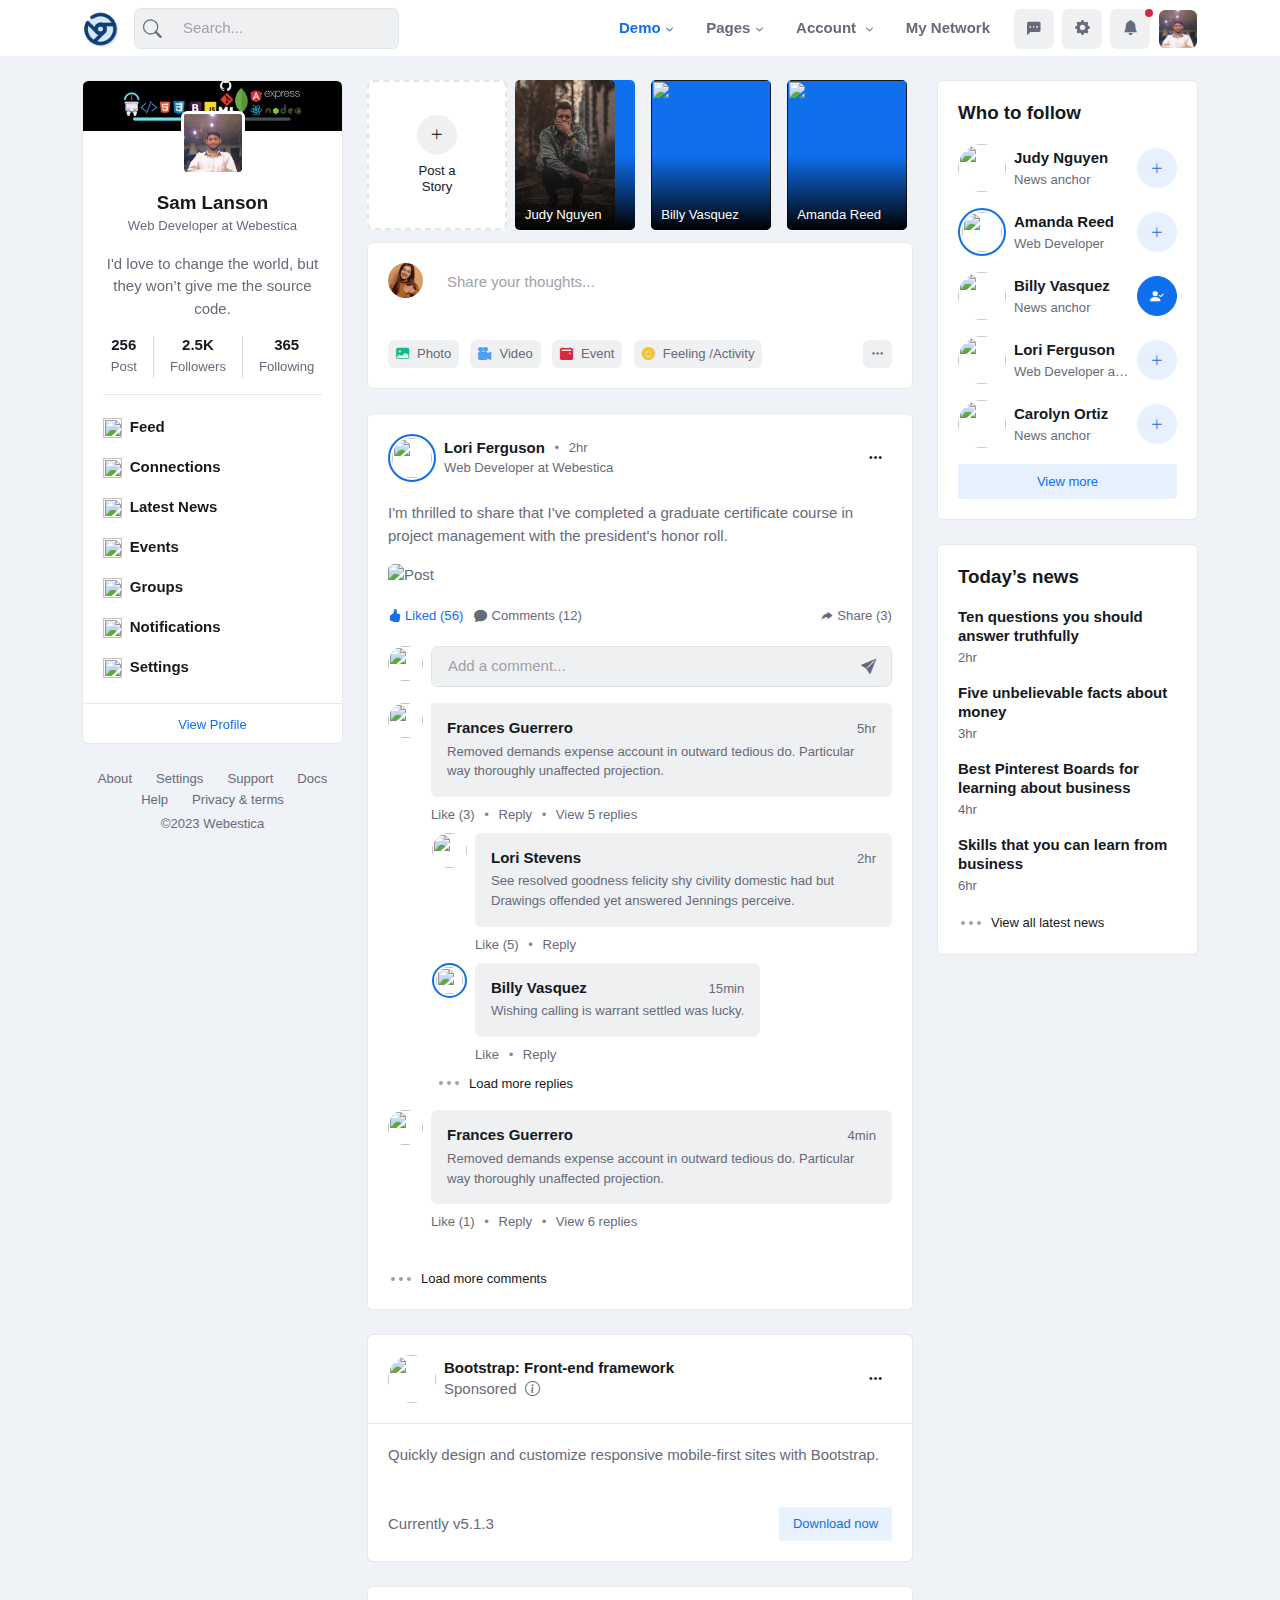
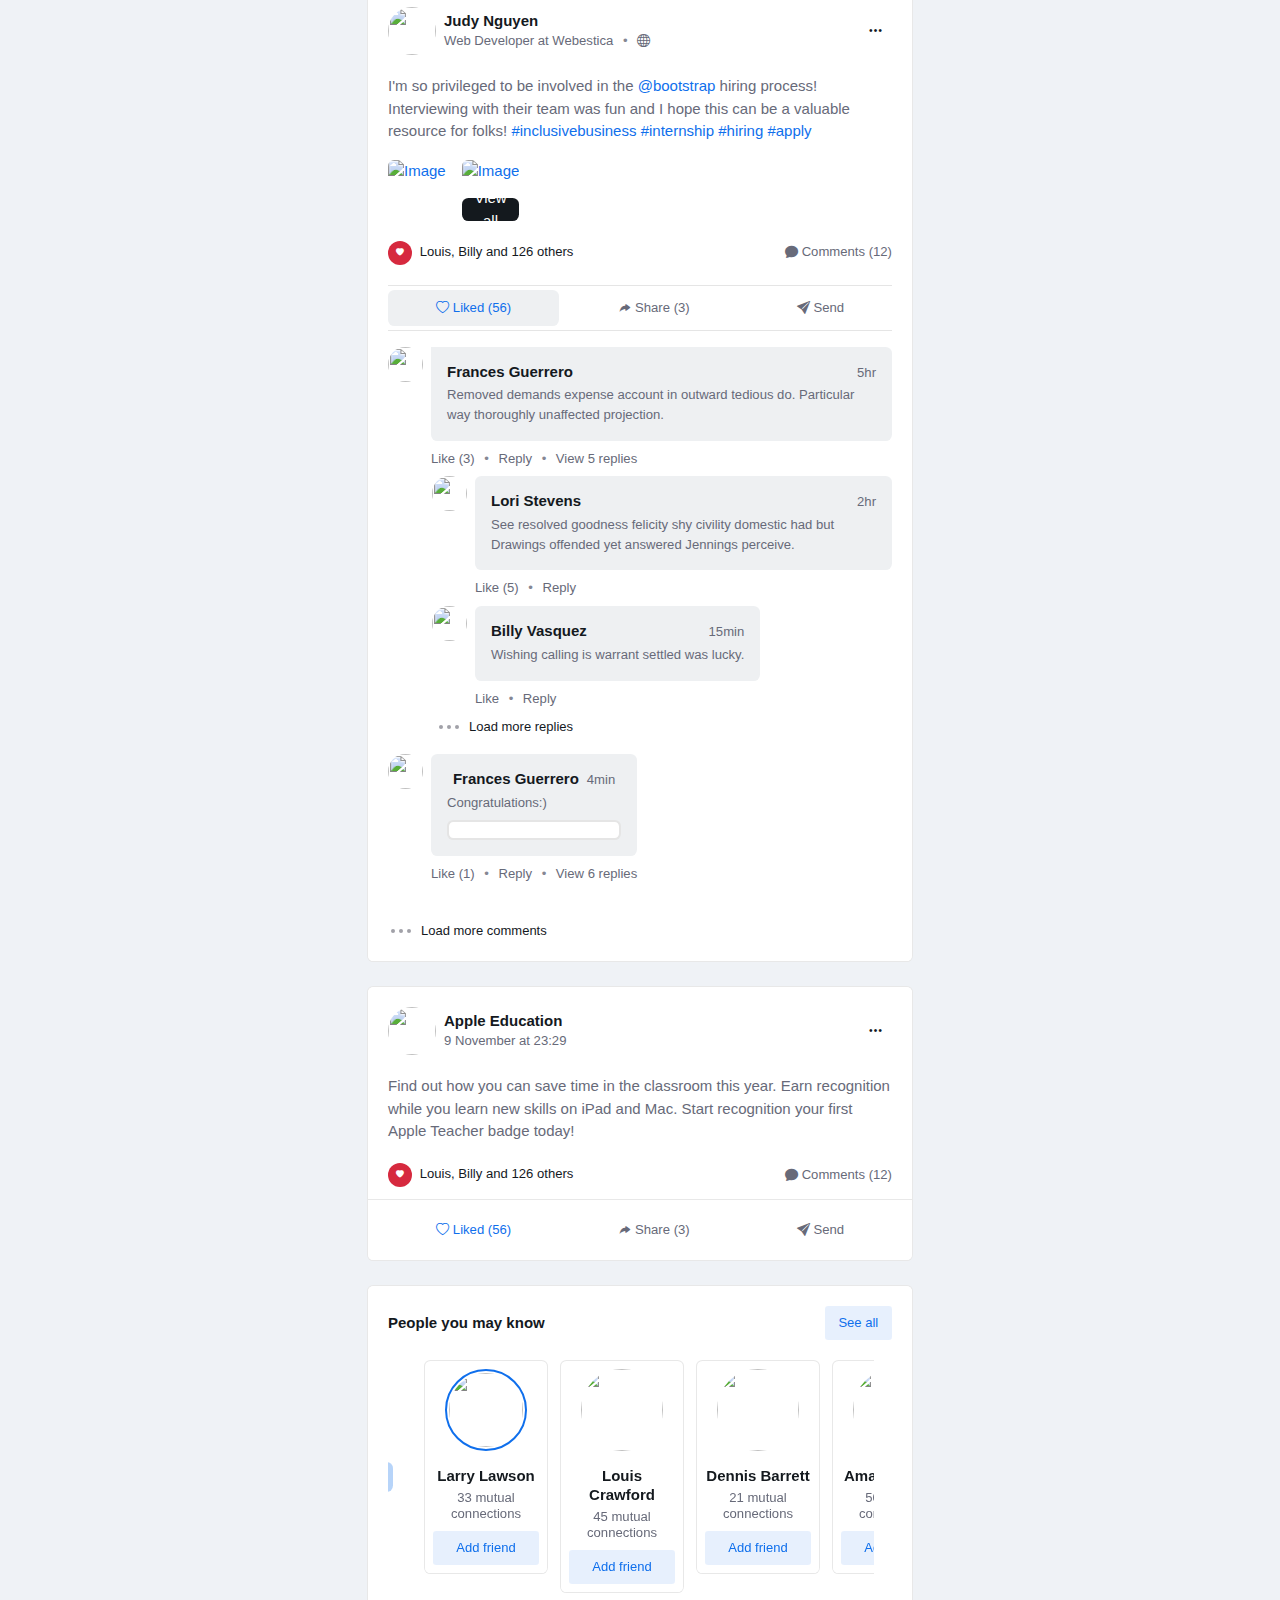
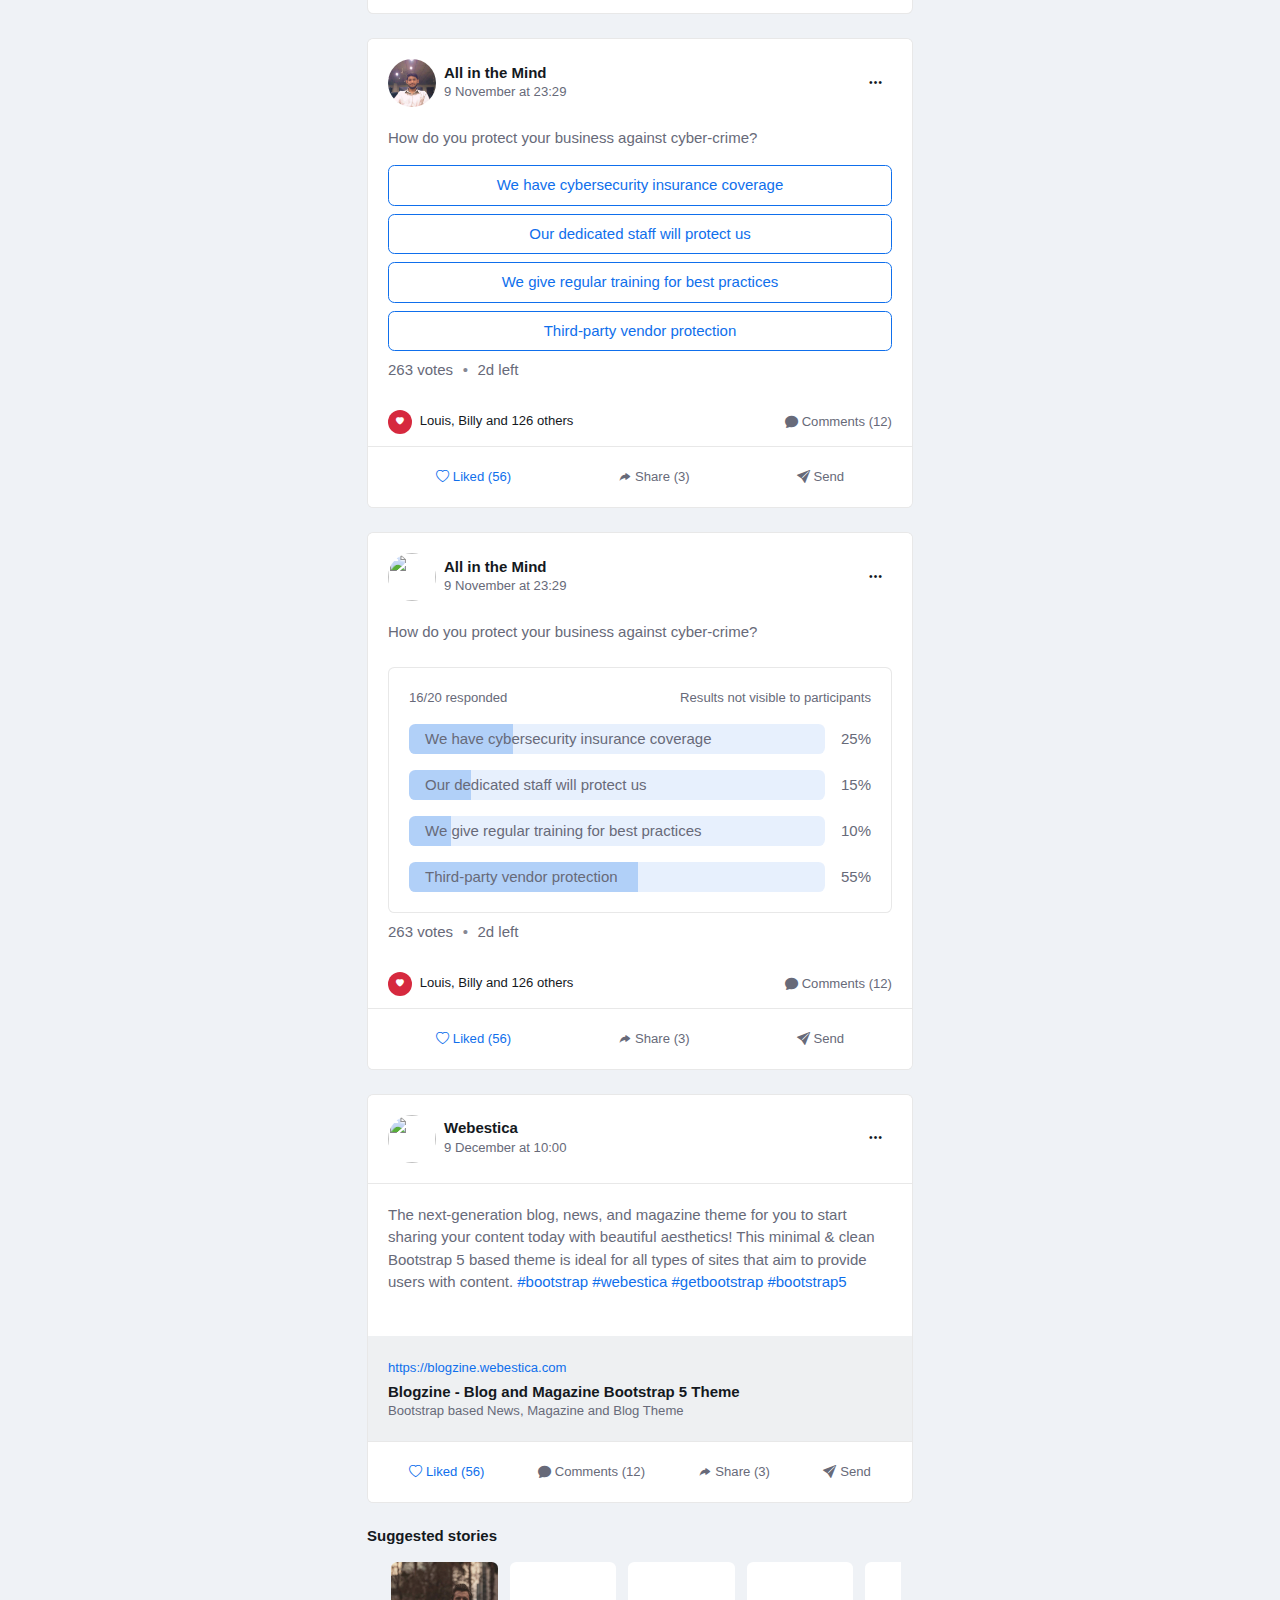
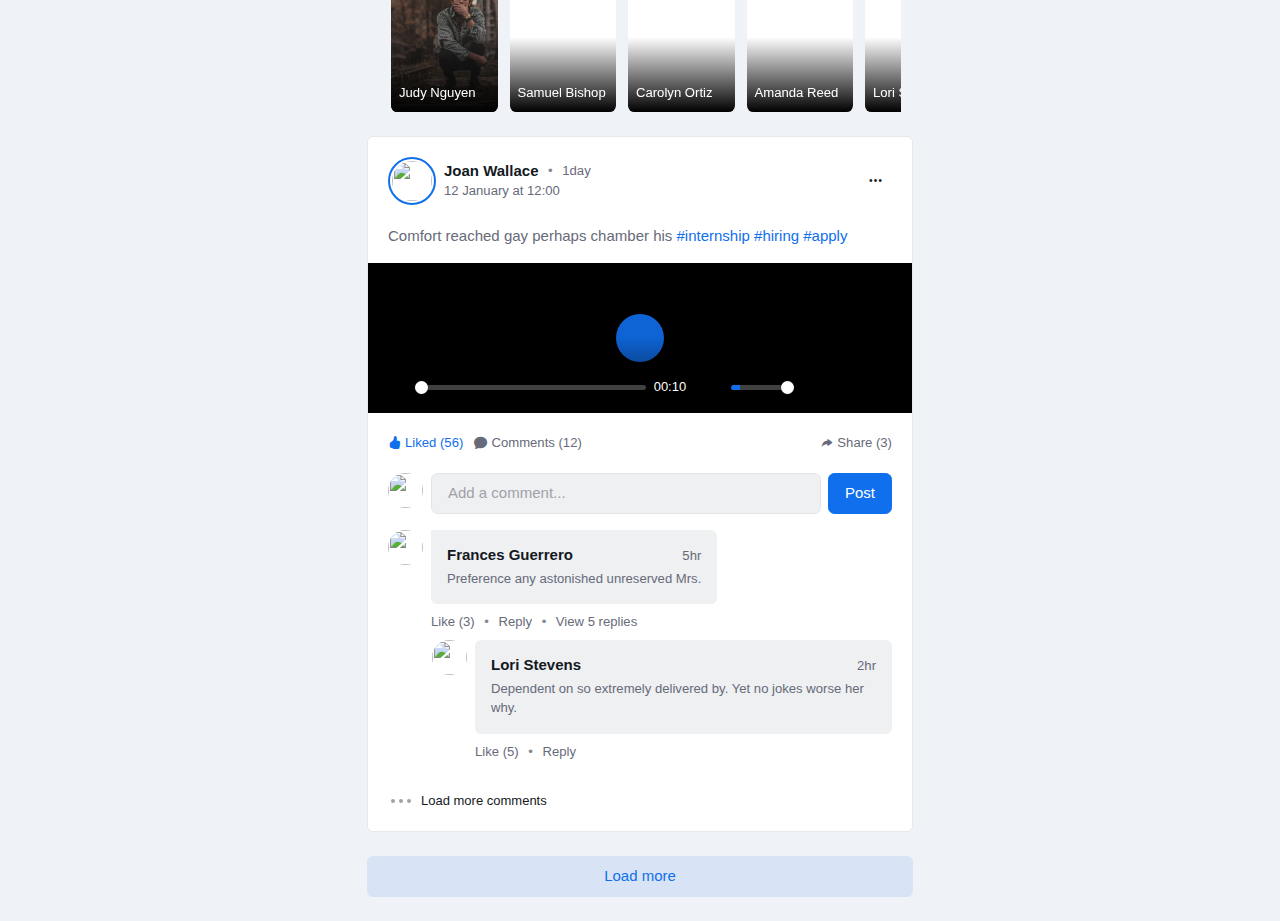
==== New folder/index.html @ c3a3e3cf "initial commit" ====
<!DOCTYPE html>
<html lang="en">
  <head>
    <meta charset="utf-8" />
    <meta name="viewport" content="width=device-width, initial-scale=1" />
    <title>Bootstrap demo</title>
    <script>
      const storedTheme = localStorage.getItem("theme");

      const getPreferredTheme = () => {
        if (storedTheme) {
          return storedTheme;
        }
        return window.matchMedia("(prefers-color-scheme: dark)").matches
          ? "dark"
          : "light";
      };

      const setTheme = function (theme) {
        if (
          theme === "auto" &&
          window.matchMedia("(prefers-color-scheme: dark)").matches
        ) {
          document.documentElement.setAttribute("data-bs-theme", "dark");
        } else {
          document.documentElement.setAttribute("data-bs-theme", theme);
        }
      };

      setTheme(getPreferredTheme());

      window.addEventListener("DOMContentLoaded", () => {
        var el = document.querySelector(".theme-icon-active");
        if (el != "undefined" && el != null) {
          const showActiveTheme = (theme) => {
            const activeThemeIcon = document.querySelector(
              ".theme-icon-active use"
            );
            const btnToActive = document.querySelector(
              `[data-bs-theme-value="${theme}"]`
            );
            const svgOfActiveBtn = btnToActive
              .querySelector(".mode-switch use")
              .getAttribute("href");

            document
              .querySelectorAll("[data-bs-theme-value]")
              .forEach((element) => {
                element.classList.remove("active");
              });

            btnToActive.classList.add("active");
            activeThemeIcon.setAttribute("href", svgOfActiveBtn);
          };

          window
            .matchMedia("(prefers-color-scheme: dark)")
            .addEventListener("change", () => {
              if (storedTheme !== "light" || storedTheme !== "dark") {
                setTheme(getPreferredTheme());
              }
            });

          showActiveTheme(getPreferredTheme());

          document
            .querySelectorAll("[data-bs-theme-value]")
            .forEach((toggle) => {
              toggle.addEventListener("click", () => {
                const theme = toggle.getAttribute("data-bs-theme-value");
                localStorage.setItem("theme", theme);
                setTheme(theme);
                showActiveTheme(theme);
              });
            });
        }
      });
    </script>
    <link
      href="https://cdn.jsdelivr.net/npm/bootstrap@5.3.1/dist/css/bootstrap.min.css"
      rel="stylesheet"
      integrity="sha384-4bw+/aepP/YC94hEpVNVgiZdgIC5+VKNBQNGCHeKRQN+PtmoHDEXuppvnDJzQIu9"
      crossorigin="anonymous"
    />
    <link
      rel="stylesheet"
      href="https://cdn.jsdelivr.net/npm/bootstrap-icons@1.10.5/font/bootstrap-icons.css"
    />
    <link
      rel="stylesheet"
      href="https://cdnjs.cloudflare.com/ajax/libs/font-awesome/6.4.0/css/all.min.css"
    />
    <!-- style.css  -->
    <link rel="stylesheet" type="text/css" href="./min.css" />
    <link rel="stylesheet" type="text/css" href="./icons.css" />
    <link rel="stylesheet" type="text/css" href="./choicesmain.css" />
    <link rel="stylesheet" type="text/css" href="./flatpick.css" />
    <link rel="stylesheet" type="text/css" href="./plyr.css" />
    <link rel="stylesheet" type="text/css" href="./dropzone.css" />
    <link rel="stylesheet" type="text/css" href="./scrollsbars.css" />
    <link rel="stylesheet" type="text/css" href="./sliders.css" />
    <link rel="stylesheet" type="text/css" href="./zuck.css" />
    <link rel="stylesheet" type="text/css" href="./box.css" />

    <link rel="stylesheet" href="./style.css" />
  </head>

  <body>
    <header class="navbar-light fixed-top header-static bg-mode">
      <!-- Logo Nav START -->
      <nav class="navbar navbar-expand-lg">
        <div class="container">
          <!-- Logo START -->
          <a class="navbar-brand" href="index.html">
            <img
              class="light-mode-item navbar-brand-item"
              src="./youtube-logo-png-46019.png"
              alt="logo"
            />
            <img
              class="dark-mode-item navbar-brand-item"
              src="./youtube-logo-png-46019.png"
              alt="logo"
            />
          </a>
          <!-- Logo END -->

          <!-- Responsive navbar toggler -->
          <button
            class="navbar-toggler ms-auto icon-md btn btn-light p-0"
            type="button"
            data-bs-toggle="collapse"
            data-bs-target="#navbarCollapse"
            aria-controls="navbarCollapse"
            aria-expanded="false"
            aria-label="Toggle navigation"
          >
            <span class="navbar-toggler-animation">
              <span></span>
              <span></span>
              <span></span>
            </span>
          </button>

          <!-- Main navbar START -->
          <div class="collapse navbar-collapse" id="navbarCollapse">
            <!-- Nav Search START -->
            <div
              class="nav mt-3 mt-lg-0 flex-nowrap align-items-center px-4 px-lg-0"
            >
              <div class="nav-item w-100">
                <form class="rounded position-relative">
                  <input
                    class="form-control ps-5 bg-light"
                    type="search"
                    placeholder="Search..."
                    aria-label="Search"
                  />
                  <button
                    class="btn bg-transparent px-2 py-0 position-absolute top-50 start-0 translate-middle-y"
                    type="submit"
                  >
                    <i class="bi bi-search fs-5"> </i>
                  </button>
                </form>
              </div>
            </div>
            <!-- Nav Search END -->

            <ul class="navbar-nav navbar-nav-scroll ms-auto">
              <!-- Nav item 1 Demos -->
              <li class="nav-item dropdown">
                <a
                  class="nav-link active dropdown-toggle"
                  href="#"
                  id="homeMenu"
                  data-bs-toggle="dropdown"
                  aria-haspopup="true"
                  aria-expanded="false"
                  >Demo</a
                >
                <ul class="dropdown-menu" aria-labelledby="homeMenu">
                  <li>
                    <a class="dropdown-item active" href="index.html"
                      >Home default</a
                    >
                  </li>
                  <li>
                    <a class="dropdown-item" href="index-classic.html"
                      >Home classic</a
                    >
                  </li>
                  <li>
                    <a class="dropdown-item" href="index-post.html"
                      >Home post</a
                    >
                  </li>
                  <li>
                    <a class="dropdown-item" href="index-video.html"
                      >Home video</a
                    >
                  </li>
                  <li>
                    <a class="dropdown-item" href="index-event.html"
                      >Home event</a
                    >
                  </li>
                  <li>
                    <a class="dropdown-item" href="landing.html"
                      >Landing page</a
                    >
                  </li>
                  <li>
                    <a class="dropdown-item" href="app-download.html"
                      >App download</a
                    >
                  </li>
                  <li class="dropdown-divider"></li>
                  <li>
                    <a
                      class="dropdown-item"
                      href="https://themes.getbootstrap.com/store/webestica/"
                      target="_blank"
                    >
                      <i
                        class="text-success fa-fw bi bi-cloud-download-fill me-2"
                      ></i
                      >Buy Social!
                    </a>
                  </li>
                </ul>
              </li>
              <!-- Nav item 2 Pages -->
              <li class="nav-item dropdown">
                <a
                  class="nav-link dropdown-toggle"
                  href="#"
                  id="pagesMenu"
                  data-bs-toggle="dropdown"
                  aria-haspopup="true"
                  aria-expanded="false"
                  >Pages</a
                >
                <ul class="dropdown-menu" aria-labelledby="pagesMenu">
                  <li>
                    <a class="dropdown-item" href="albums.html">Albums</a>
                  </li>
                  <li>
                    <a class="dropdown-item" href="celebration.html"
                      >Celebration</a
                    >
                  </li>
                  <li>
                    <a class="dropdown-item" href="messaging.html">Messaging</a>
                  </li>
                  <!-- Dropdown submenu -->
                  <li class="dropdown-submenu dropend">
                    <a class="dropdown-item dropdown-toggle" href="#!"
                      >Profile</a
                    >
                    <ul class="dropdown-menu" data-bs-popper="none">
                      <li>
                        <a class="dropdown-item" href="my-profile.html">Feed</a>
                      </li>
                      <li>
                        <a class="dropdown-item" href="my-profile-about.html"
                          >About</a
                        >
                      </li>
                      <li>
                        <a
                          class="dropdown-item"
                          href="my-profile-connections.html"
                          >Connections</a
                        >
                      </li>
                      <li>
                        <a class="dropdown-item" href="my-profile-media.html"
                          >Media</a
                        >
                      </li>
                      <li>
                        <a class="dropdown-item" href="my-profile-videos.html"
                          >Videos</a
                        >
                      </li>
                      <li>
                        <a class="dropdown-item" href="my-profile-events.html"
                          >Events</a
                        >
                      </li>
                      <li>
                        <a class="dropdown-item" href="my-profile-activity.html"
                          >Activity</a
                        >
                      </li>
                    </ul>
                  </li>
                  <li>
                    <a class="dropdown-item" href="events.html">Events</a>
                  </li>
                  <li>
                    <a class="dropdown-item" href="events-2.html">Events 2</a>
                  </li>
                  <li>
                    <a class="dropdown-item" href="event-details.html"
                      >Event details</a
                    >
                  </li>
                  <li>
                    <a class="dropdown-item" href="event-details-2.html"
                      >Event details 2</a
                    >
                  </li>
                  <li>
                    <a class="dropdown-item" href="groups.html">Groups</a>
                  </li>
                  <li>
                    <a class="dropdown-item" href="group-details.html"
                      >Group details</a
                    >
                  </li>
                  <li>
                    <a class="dropdown-item" href="post-videos.html"
                      >Post videos</a
                    >
                  </li>
                  <li>
                    <a class="dropdown-item" href="post-video-details.html"
                      >Post video details</a
                    >
                  </li>
                  <li>
                    <a class="dropdown-item" href="post-details.html"
                      >Post details</a
                    >
                  </li>
                  <li>
                    <a class="dropdown-item" href="video-details.html"
                      >Video details</a
                    >
                  </li>
                  <li><a class="dropdown-item" href="blog.html">Blog</a></li>
                  <li>
                    <a class="dropdown-item" href="blog-details.html"
                      >Blog details</a
                    >
                  </li>

                  <!-- Dropdown submenu levels -->
                  <li class="dropdown-divider"></li>
                  <li class="dropdown-submenu dropend">
                    <a class="dropdown-item dropdown-toggle" href="#"
                      >Dropdown levels</a
                    >
                    <ul
                      class="dropdown-menu dropdown-menu-end"
                      data-bs-popper="none"
                    >
                      <li>
                        <a class="dropdown-item" href="#">Dropdown item</a>
                      </li>
                      <li>
                        <a class="dropdown-item" href="#">Dropdown item</a>
                      </li>
                      <!-- dropdown submenu open left -->
                      <li class="dropdown-submenu dropstart">
                        <a class="dropdown-item dropdown-toggle" href="#"
                          >Dropdown (start)</a
                        >
                        <ul
                          class="dropdown-menu dropdown-menu-end"
                          data-bs-popper="none"
                        >
                          <li>
                            <a class="dropdown-item" href="#">Dropdown item</a>
                          </li>
                          <li>
                            <a class="dropdown-item" href="#">Dropdown item</a>
                          </li>
                        </ul>
                      </li>
                      <li>
                        <a class="dropdown-item" href="#">Dropdown item</a>
                      </li>
                    </ul>
                  </li>
                </ul>
              </li>

              <!-- Nav item 3 Post -->
              <li class="nav-item dropdown">
                <a
                  class="nav-link dropdown-toggle"
                  href="#"
                  id="postMenu"
                  data-bs-toggle="dropdown"
                  aria-haspopup="true"
                  aria-expanded="false"
                  >Account
                </a>
                <ul class="dropdown-menu" aria-labelledby="postMenu">
                  <li>
                    <a class="dropdown-item" href="create-page.html"
                      >Create a page</a
                    >
                  </li>
                  <li>
                    <a class="dropdown-item" href="settings.html">Settings</a>
                  </li>
                  <li>
                    <a class="dropdown-item" href="notifications.html"
                      >Notifications</a
                    >
                  </li>
                  <li>
                    <a class="dropdown-item" href="help.html">Help center</a>
                  </li>
                  <li>
                    <a class="dropdown-item" href="help-details.html"
                      >Help details</a
                    >
                  </li>
                  <!-- dropdown submenu open left -->
                  <li class="dropdown-submenu dropstart">
                    <a class="dropdown-item dropdown-toggle" href="#"
                      >Authentication</a
                    >
                    <ul
                      class="dropdown-menu dropdown-menu-end"
                      data-bs-popper="none"
                    >
                      <li>
                        <a class="dropdown-item" href="sign-in.html">Sign in</a>
                      </li>
                      <li>
                        <a class="dropdown-item" href="sign-up.html">Sing up</a>
                      </li>
                      <li>
                        <a class="dropdown-item" href="forgot-password.html"
                          >Forgot password</a
                        >
                      </li>
                      <li class="dropdown-divider"></li>
                      <li>
                        <a class="dropdown-item" href="sign-in-advance.html"
                          >Sign in advance</a
                        >
                      </li>
                      <li>
                        <a class="dropdown-item" href="sign-up-advance.html"
                          >Sing up advance</a
                        >
                      </li>
                      <li>
                        <a
                          class="dropdown-item"
                          href="forgot-password-advance.html"
                          >Forgot password advance</a
                        >
                      </li>
                    </ul>
                  </li>
                  <li>
                    <a class="dropdown-item" href="error-404.html">Error 404</a>
                  </li>
                  <li>
                    <a class="dropdown-item" href="offline.html">Offline</a>
                  </li>
                  <li>
                    <a class="dropdown-item" href="privacy-and-terms.html"
                      >Privacy &amp; terms</a
                    >
                  </li>
                </ul>
              </li>

              <!-- Nav item 4 Mega menu -->
              <li class="nav-item">
                <a class="nav-link" href="my-profile-connections.html"
                  >My network</a
                >
              </li>
            </ul>
          </div>
          <!-- Main navbar END -->

          <!-- Nav right START -->
          <ul class="nav flex-nowrap align-items-center ms-sm-3 list-unstyled">
            <li class="nav-item ms-2">
              <a
                class="nav-link icon-md btn btn-light p-0"
                href="messaging.html"
              >
                <i class="bi bi-chat-left-dots-fill"></i>
              </a>
            </li>
            <li class="nav-item ms-2">
              <a
                class="nav-link icon-md btn btn-light p-0"
                href="settings.html"
              >
                <i class="bi bi-gear-fill fs-6"> </i>
              </a>
            </li>
            <li class="nav-item dropdown ms-2">
              <a
                class="nav-link icon-md btn btn-light p-0"
                href="#"
                id="notifDropdown"
                role="button"
                data-bs-toggle="dropdown"
                aria-expanded="false"
                data-bs-auto-close="outside"
              >
                <span class="badge-notif animation-blink"></span>
                <i class="bi bi-bell-fill fs-6"> </i>
              </a>
              <div
                class="dropdown-menu dropdown-animation dropdown-menu-end dropdown-menu-size-md p-0 shadow-lg border-0"
                aria-labelledby="notifDropdown"
              >
                <div class="card">
                  <div
                    class="card-header d-flex justify-content-between align-items-center"
                  >
                    <h6 class="m-0">
                      Notifications
                      <span
                        class="badge bg-danger bg-opacity-10 text-danger ms-2"
                        >4 new</span
                      >
                    </h6>
                    <a class="small" href="#">Clear all</a>
                  </div>
                  <div class="card-body p-0">
                    <ul class="list-group list-group-flush list-unstyled p-2">
                      <!-- Notif item -->
                      <li>
                        <div
                          class="list-group-item list-group-item-action rounded badge-unread d-flex border-0 mb-1 p-3"
                        >
                          <div
                            class="avatar text-center d-none d-sm-inline-block"
                          >
                            <img
                              class="avatar-img rounded-circle"
                              src="./WhatsApp Image 2023-07-18 at 23.34.57.jpg"
                              alt=""
                              style="width: 100px"
                            />
                          </div>
                          <div class="ms-sm-3">
                            <div class="d-flex">
                              <p class="small mb-2">
                                <b>Judy Nguyen</b> sent you a friend request.
                              </p>
                              <p class="small ms-3 text-nowrap">Just now</p>
                            </div>
                            <div class="d-flex">
                              <button class="btn btn-sm py-1 btn-primary me-2">
                                Accept
                              </button>
                              <button class="btn btn-sm py-1 btn-danger-soft">
                                Delete
                              </button>
                            </div>
                          </div>
                        </div>
                      </li>
                      <!-- Notif item -->
                      <li>
                        <div
                          class="list-group-item list-group-item-action rounded badge-unread d-flex border-0 mb-1 p-3 position-relative"
                        >
                          <div
                            class="avatar text-center d-none d-sm-inline-block"
                          >
                            <img
                              class="avatar-img rounded-circle"
                              src="./WhatsApp Image 2023-07-18 at 23.34.57.jpg"
                              alt=""
                            />
                          </div>
                          <div class="ms-sm-3 d-flex">
                            <div>
                              <p class="small mb-2">
                                Wish <b>Amanda Reed</b> a happy birthday (Nov
                                12)
                              </p>
                              <button
                                class="btn btn-sm btn-outline-light py-1 me-2"
                              >
                                Say happy birthday 🎂
                              </button>
                            </div>
                            <p class="small ms-3">2min</p>
                          </div>
                        </div>
                      </li>
                      <!-- Notif item -->
                      <li>
                        <a
                          href="#"
                          class="list-group-item list-group-item-action rounded d-flex border-0 mb-1 p-3"
                        >
                          <div
                            class="avatar text-center d-none d-sm-inline-block"
                          >
                            <div class="avatar-img rounded-circle bg-success">
                              <span
                                class="text-white position-absolute top-50 start-50 translate-middle fw-bold"
                                >WB</span
                              >
                            </div>
                          </div>
                          <div class="ms-sm-3">
                            <div class="d-flex">
                              <p class="small mb-2">
                                Webestica has 15 like and 1 new activity
                              </p>
                              <p class="small ms-3">1hr</p>
                            </div>
                          </div>
                        </a>
                      </li>
                      <!-- Notif item -->
                      <li>
                        <a
                          href="#"
                          class="list-group-item list-group-item-action rounded d-flex border-0 p-3 mb-1"
                        >
                          <div
                            class="avatar text-center d-none d-sm-inline-block"
                          >
                            <img
                              class="avatar-img rounded-circle"
                              src="assets/images/logo/12.svg"
                              alt=""
                            />
                          </div>
                          <div class="ms-sm-3 d-flex">
                            <p class="small mb-2">
                              <b>Bootstrap in the news:</b> The search giant’s
                              parent company, Alphabet, just joined an exclusive
                              club of tech stocks.
                            </p>
                            <p class="small ms-3">4hr</p>
                          </div>
                        </a>
                      </li>
                    </ul>
                  </div>
                  <div class="card-footer text-center">
                    <a href="#" class="btn btn-sm btn-primary-soft"
                      >See all incoming activity</a
                    >
                  </div>
                </div>
              </div>
            </li>
            <!-- Notification dropdown END -->

            <li class="nav-item ms-2 dropdown">
              <a
                class="nav-link btn icon-md p-0"
                href="#"
                id="profileDropdown"
                role="button"
                data-bs-auto-close="outside"
                data-bs-display="static"
                data-bs-toggle="dropdown"
                aria-expanded="false"
              >
                <img
                  class="avatar-img rounded-2"
                  src="./WhatsApp Image 2023-07-18 at 23.34.57.jpg"
                  alt=""
                />
              </a>
              <ul
                class="dropdown-menu dropdown-animation dropdown-menu-end pt-3 small me-md-n3"
                aria-labelledby="profileDropdown"
              >
                <!-- Profile info -->
                <li class="px-3">
                  <div class="d-flex align-items-center position-relative">
                    <!-- Avatar -->
                    <div class="avatar me-3">
                      <img
                        class="avatar-img rounded-circle"
                        src="./WhatsApp Image 2023-07-18 at 23.34.57.jpg"
                        alt="avatar"
                      />
                    </div>
                    <div>
                      <a class="h6 stretched-link" href="#">Lori Ferguson</a>
                      <p class="small m-0">Web Developer</p>
                    </div>
                  </div>
                  <a
                    class="dropdown-item btn btn-primary-soft btn-sm my-2 text-center"
                    href="my-profile.html"
                    >View profile</a
                  >
                </li>
                <!-- Links -->
                <li>
                  <a class="dropdown-item" href="settings.html"
                    ><i class="bi bi-gear fa-fw me-2"></i>Settings &amp;
                    Privacy</a
                  >
                </li>
                <li>
                  <a
                    class="dropdown-item"
                    href="https://support.webestica.com/"
                    target="_blank"
                  >
                    <i class="fa-fw bi bi-life-preserver me-2"></i>Support
                  </a>
                </li>
                <li>
                  <a
                    class="dropdown-item"
                    href="docs/index.html"
                    target="_blank"
                  >
                    <i class="fa-fw bi bi-card-text me-2"></i>Documentation
                  </a>
                </li>
                <li class="dropdown-divider"></li>
                <li>
                  <a
                    class="dropdown-item bg-danger-soft-hover"
                    href="sign-in-advance.html"
                    ><i class="bi bi-power fa-fw me-2"></i>Sign Out</a
                  >
                </li>
                <li><hr class="dropdown-divider" /></li>
                <!-- Dark mode options START -->
                <li>
                  <div
                    class="modeswitch-item theme-icon-active d-flex justify-content-center gap-3 align-items-center p-2 pb-0"
                  >
                    <span>Mode:</span>
                    <button
                      type="button"
                      class="btn btn-modeswitch nav-link text-primary-hover mb-0"
                      data-bs-theme-value="light"
                      data-bs-toggle="tooltip"
                      data-bs-placement="top"
                      data-bs-title="Light"
                    >
                      <svg
                        xmlns="http://www.w3.org/2000/svg"
                        width="16"
                        height="16"
                        fill="currentColor"
                        class="bi bi-sun fa-fw mode-switch"
                        viewBox="0 0 16 16"
                      >
                        <path
                          d="M8 11a3 3 0 1 1 0-6 3 3 0 0 1 0 6zm0 1a4 4 0 1 0 0-8 4 4 0 0 0 0 8zM8 0a.5.5 0 0 1 .5.5v2a.5.5 0 0 1-1 0v-2A.5.5 0 0 1 8 0zm0 13a.5.5 0 0 1 .5.5v2a.5.5 0 0 1-1 0v-2A.5.5 0 0 1 8 13zm8-5a.5.5 0 0 1-.5.5h-2a.5.5 0 0 1 0-1h2a.5.5 0 0 1 .5.5zM3 8a.5.5 0 0 1-.5.5h-2a.5.5 0 0 1 0-1h2A.5.5 0 0 1 3 8zm10.657-5.657a.5.5 0 0 1 0 .707l-1.414 1.415a.5.5 0 1 1-.707-.708l1.414-1.414a.5.5 0 0 1 .707 0zm-9.193 9.193a.5.5 0 0 1 0 .707L3.05 13.657a.5.5 0 0 1-.707-.707l1.414-1.414a.5.5 0 0 1 .707 0zm9.193 2.121a.5.5 0 0 1-.707 0l-1.414-1.414a.5.5 0 0 1 .707-.707l1.414 1.414a.5.5 0 0 1 0 .707zM4.464 4.465a.5.5 0 0 1-.707 0L2.343 3.05a.5.5 0 1 1 .707-.707l1.414 1.414a.5.5 0 0 1 0 .708z"
                        ></path>
                        <use href="#"></use>
                      </svg>
                    </button>
                    <button
                      type="button"
                      class="btn btn-modeswitch nav-link text-primary-hover mb-0"
                      data-bs-theme-value="dark"
                      data-bs-toggle="tooltip"
                      data-bs-placement="top"
                      data-bs-title="Dark"
                    >
                      <svg
                        xmlns="http://www.w3.org/2000/svg"
                        width="16"
                        height="16"
                        fill="currentColor"
                        class="bi bi-moon-stars fa-fw mode-switch"
                        viewBox="0 0 16 16"
                      >
                        <path
                          d="M6 .278a.768.768 0 0 1 .08.858 7.208 7.208 0 0 0-.878 3.46c0 4.021 3.278 7.277 7.318 7.277.527 0 1.04-.055 1.533-.16a.787.787 0 0 1 .81.316.733.733 0 0 1-.031.893A8.349 8.349 0 0 1 8.344 16C3.734 16 0 12.286 0 7.71 0 4.266 2.114 1.312 5.124.06A.752.752 0 0 1 6 .278zM4.858 1.311A7.269 7.269 0 0 0 1.025 7.71c0 4.02 3.279 7.276 7.319 7.276a7.316 7.316 0 0 0 5.205-2.162c-.337.042-.68.063-1.029.063-4.61 0-8.343-3.714-8.343-8.29 0-1.167.242-2.278.681-3.286z"
                        ></path>
                        <path
                          d="M10.794 3.148a.217.217 0 0 1 .412 0l.387 1.162c.173.518.579.924 1.097 1.097l1.162.387a.217.217 0 0 1 0 .412l-1.162.387a1.734 1.734 0 0 0-1.097 1.097l-.387 1.162a.217.217 0 0 1-.412 0l-.387-1.162A1.734 1.734 0 0 0 9.31 6.593l-1.162-.387a.217.217 0 0 1 0-.412l1.162-.387a1.734 1.734 0 0 0 1.097-1.097l.387-1.162zM13.863.099a.145.145 0 0 1 .274 0l.258.774c.115.346.386.617.732.732l.774.258a.145.145 0 0 1 0 .274l-.774.258a1.156 1.156 0 0 0-.732.732l-.258.774a.145.145 0 0 1-.274 0l-.258-.774a1.156 1.156 0 0 0-.732-.732l-.774-.258a.145.145 0 0 1 0-.274l.774-.258c.346-.115.617-.386.732-.732L13.863.1z"
                        ></path>
                        <use href="#"></use>
                      </svg>
                    </button>
                    <button
                      type="button"
                      class="btn btn-modeswitch nav-link text-primary-hover mb-0 active"
                      data-bs-theme-value="auto"
                      data-bs-toggle="tooltip"
                      data-bs-placement="top"
                      data-bs-title="Auto"
                    >
                      <svg
                        xmlns="http://www.w3.org/2000/svg"
                        width="16"
                        height="16"
                        fill="currentColor"
                        class="bi bi-circle-half fa-fw mode-switch"
                        viewBox="0 0 16 16"
                      >
                        <path
                          d="M8 15A7 7 0 1 0 8 1v14zm0 1A8 8 0 1 1 8 0a8 8 0 0 1 0 16z"
                        ></path>
                        <use href="#"></use>
                      </svg>
                    </button>
                  </div>
                </li>
                <!-- Dark mode options END-->
              </ul>
            </li>
            <!-- Profile START -->
          </ul>
          <!-- Nav right END -->
        </div>
      </nav>
      <!-- Logo Nav END -->
    </header>

    <main>
      <!-- Container START -->
      <div class="container">
        <div class="row g-4">
          <!-- Sidenav START -->
          <div class="col-lg-3">
            <!-- Advanced filter responsive toggler START -->
            <div class="d-flex align-items-center d-lg-none">
              <button
                class="border-0 bg-transparent"
                type="button"
                data-bs-toggle="offcanvas"
                data-bs-target="#offcanvasSideNavbar"
                aria-controls="offcanvasSideNavbar"
              >
                <span class="btn btn-primary"
                  ><i class="fa-solid fa-sliders-h"></i
                ></span>
                <span class="h6 mb-0 fw-bold d-lg-none ms-2">My profile</span>
              </button>
            </div>
            <!-- Advanced filter responsive toggler END -->

            <!-- Navbar START-->
            <nav class="navbar navbar-expand-lg mx-0">
              <div
                class="offcanvas offcanvas-start"
                tabindex="-1"
                id="offcanvasSideNavbar"
              >
                <!-- Offcanvas header -->
                <div class="offcanvas-header">
                  <button
                    type="button"
                    class="btn-close text-reset ms-auto"
                    data-bs-dismiss="offcanvas"
                    aria-label="Close"
                  ></button>
                </div>

                <!-- Offcanvas body -->
                <div class="offcanvas-body d-block px-2 px-lg-0">
                  <!-- Card START -->
                  <div class="card overflow-hidden">
                    <!-- Cover image -->
                    <div
                      class="h-50px"
                      style="
                        background-image: url(./22.jpeg);
                        background-position: center;
                        background-size: cover;
                        background-repeat: no-repeat;
                      "
                    ></div>
                    <!-- Card body START -->
                    <div class="card-body pt-0">
                      <div class="text-center">
                        <!-- Avatar -->
                        <div class="avatar avatar-lg mt-n5 mb-3">
                          <a href="#!"
                            ><img
                              class="avatar-img rounded border border-white border-3"
                              src="./WhatsApp Image 2023-07-18 at 23.34.57.jpg"
                              alt=""
                              style="width: 130px"
                          /></a>
                        </div>
                        <!-- Info -->
                        <h5 class="mb-0"><a href="#!">Sam Lanson </a></h5>
                        <small>Web Developer at Webestica</small>
                        <p class="mt-3">
                          I'd love to change the world, but they won’t give me
                          the source code.
                        </p>

                        <!-- User stat START -->
                        <div
                          class="hstack gap-2 gap-xl-3 justify-content-center"
                        >
                          <!-- User stat item -->
                          <div>
                            <h6 class="mb-0">256</h6>
                            <small>Post</small>
                          </div>
                          <!-- Divider -->
                          <div class="vr"></div>
                          <!-- User stat item -->
                          <div>
                            <h6 class="mb-0">2.5K</h6>
                            <small>Followers</small>
                          </div>
                          <!-- Divider -->
                          <div class="vr"></div>
                          <!-- User stat item -->
                          <div>
                            <h6 class="mb-0">365</h6>
                            <small>Following</small>
                          </div>
                        </div>
                        <!-- User stat END -->
                      </div>

                      <!-- Divider -->
                      <hr />

                      <!-- Side Nav START -->
                      <ul
                        class="nav nav-link-secondary flex-column fw-bold gap-2"
                      >
                        <li class="nav-item">
                          <a class="nav-link" href="my-profile.html">
                            <img
                              class="me-2 h-20px fa-fw"
                              src="assets/images/icon/home-outline-filled.svg"
                              alt=""
                            /><span>Feed </span></a
                          >
                        </li>
                        <li class="nav-item">
                          <a
                            class="nav-link"
                            href="my-profile-connections.html"
                          >
                            <img
                              class="me-2 h-20px fa-fw"
                              src="assets/images/icon/person-outline-filled.svg"
                              alt=""
                            /><span>Connections </span></a
                          >
                        </li>
                        <li class="nav-item">
                          <a class="nav-link" href="blog.html">
                            <img
                              class="me-2 h-20px fa-fw"
                              src="assets/images/icon/earth-outline-filled.svg"
                              alt=""
                            /><span>Latest News </span></a
                          >
                        </li>
                        <li class="nav-item">
                          <a class="nav-link" href="events.html">
                            <img
                              class="me-2 h-20px fa-fw"
                              src="assets/images/icon/calendar-outline-filled.svg"
                              alt=""
                            /><span>Events </span></a
                          >
                        </li>
                        <li class="nav-item">
                          <a class="nav-link" href="groups.html">
                            <img
                              class="me-2 h-20px fa-fw"
                              src="assets/images/icon/chat-outline-filled.svg"
                              alt=""
                            /><span>Groups </span></a
                          >
                        </li>
                        <li class="nav-item">
                          <a class="nav-link" href="notifications.html">
                            <img
                              class="me-2 h-20px fa-fw"
                              src="assets/images/icon/notification-outlined-filled.svg"
                              alt=""
                            /><span>Notifications </span></a
                          >
                        </li>
                        <li class="nav-item">
                          <a class="nav-link" href="settings.html">
                            <img
                              class="me-2 h-20px fa-fw"
                              src="assets/images/icon/cog-outline-filled.svg"
                              alt=""
                            /><span>Settings </span></a
                          >
                        </li>
                      </ul>
                      <!-- Side Nav END -->
                    </div>
                    <!-- Card body END -->
                    <!-- Card footer -->
                    <div class="card-footer text-center py-2">
                      <a class="btn btn-link btn-sm" href="my-profile.html"
                        >View Profile
                      </a>
                    </div>
                  </div>
                  <!-- Card END -->

                  <!-- Helper link START -->
                  <ul class="nav small mt-4 justify-content-center lh-1">
                    <li class="nav-item">
                      <a class="nav-link" href="my-profile-about.html">About</a>
                    </li>
                    <li class="nav-item">
                      <a class="nav-link" href="settings.html">Settings</a>
                    </li>
                    <li class="nav-item">
                      <a
                        class="nav-link"
                        target="_blank"
                        href="https://support.webestica.com/login"
                        >Support
                      </a>
                    </li>
                    <li class="nav-item">
                      <a class="nav-link" target="_blank" href="docs/index.html"
                        >Docs
                      </a>
                    </li>
                    <li class="nav-item">
                      <a class="nav-link" href="help.html">Help</a>
                    </li>
                    <li class="nav-item">
                      <a class="nav-link" href="privacy-and-terms.html"
                        >Privacy &amp; terms</a
                      >
                    </li>
                  </ul>
                  <!-- Helper link END -->
                  <!-- Copyright -->
                  <p class="small text-center mt-1">
                    ©2023
                    <a
                      class="text-body"
                      target="_blank"
                      href="https://www.webestica.com/"
                    >
                      Webestica
                    </a>
                  </p>
                </div>
              </div>
            </nav>
            <!-- Navbar END-->
          </div>
          <!-- Sidenav END -->

          <!-- Main content START -->
          <div class="col-md-8 col-lg-6 vstack gap-4">
            <!-- Story START -->
            <div class="d-flex gap-2 mb-n3">
              <div class="position-relative">
                <div
                  class="card border border-2 border-dashed h-150px px-4 px-sm-5 shadow-none d-flex align-items-center justify-content-center text-center"
                >
                  <div>
                    <a
                      class="stretched-link btn btn-light rounded-circle icon-md"
                      href="#!"
                      ><i class="bi bi-plus-lg"></i
                    ></a>
                    <h6 class="mt-2 mb-0 small">Post a Story</h6>
                  </div>
                </div>
              </div>

              <!-- Stories -->
              <div
                id="stories"
                class="storiesWrapper stories-square stories user-icon carousel scroll-enable stories user-icon carousel snapgram"
              >
                <div
                  class="story"
                  data-id="user-1"
                  data-photo="02.jpg"
                  data-last-updated="1690964419.477"
                >
                  <a class="item-link" href="">
                    <span class="item-preview">
                      <img lazy="eager" src="./02.jpg" style="width: 100px" />
                    </span>
                    <span
                      class="info"
                      itemprop="author"
                      itemscope=""
                      itemtype="http://schema.org/Person"
                    >
                      <strong class="name" itemprop="name">Judy Nguyen</strong>
                      <span class="time"></span>
                    </span>
                  </a>

                  <ul class="items">
                    <li class="" data-id="user1-story1">
                      <a
                        href="./05 (1).jpg"
                        data-link=""
                        data-linktext=""
                        data-time="1690964419.477"
                        data-type="photo"
                        data-length="5"
                      >
                        <img loading="auto" src="" />
                      </a>
                    </li>
                    <li class="" data-id="user1-story2">
                      <a
                        href="assets/images/videos/video-call.mp4"
                        data-link=""
                        data-linktext=""
                        data-time="1690964419.477"
                        data-type="video"
                        data-length=""
                      >
                        <img loading="auto" src="" />
                      </a>
                    </li>
                    <li class="" data-id="user1-story3">
                      <a
                        href="assets/images/albums/02.jpg"
                        data-link="https://webestica.com/"
                        data-linktext="Visit my Portfolio"
                        data-time="1690964419.477"
                        data-type="photo"
                        data-length="5"
                      >
                        <img loading="auto" src="./02.jpg" />
                      </a>
                    </li>
                  </ul>
                </div>
                <div
                  class="story"
                  data-id="user-2"
                  data-photo="assets/images/post/1by1/03.jpg"
                  data-last-updated="1690964419.477"
                >
                  <a class="item-link" href="">
                    <span class="item-preview">
                      <img lazy="eager" src="assets/images/post/1by1/03.jpg" />
                    </span>
                    <span
                      class="info"
                      itemprop="author"
                      itemscope=""
                      itemtype="http://schema.org/Person"
                    >
                      <strong class="name" itemprop="name"
                        >Billy Vasquez</strong
                      >
                      <span class="time"></span>
                    </span>
                  </a>

                  <ul class="items">
                    <li class="" data-id="user2-story1">
                      <a
                        href="./04 (1).jpg"
                        data-link=""
                        data-linktext=""
                        data-time="1690964419.477"
                        data-type="photo"
                        data-length="5"
                      >
                        <img loading="auto" src="" />
                      </a>
                    </li>
                  </ul>
                </div>
                <div
                  class="story"
                  data-id="user-3"
                  data-photo="./"
                  data-last-updated="1690964419.477"
                >
                  <a class="item-link" href="">
                    <span class="item-preview">
                      <img lazy="eager" src="assets/images/post/1by1/04.jpg" />
                    </span>
                    <span
                      class="info"
                      itemprop="author"
                      itemscope=""
                      itemtype="http://schema.org/Person"
                    >
                      <strong class="name" itemprop="name">Amanda Reed</strong>
                      <span class="time"></span>
                    </span>
                  </a>

                  <ul class="items">
                    <li class="" data-id="user3-story1">
                      <a
                        href="assets/images/albums/04.jpg"
                        data-link=""
                        data-linktext=""
                        data-time="1690964419.477"
                        data-type="photo"
                        data-length="5"
                      >
                        <img loading="auto" src="" />
                      </a>
                    </li>
                  </ul>
                </div>
                <div
                  class="story"
                  data-id="user-4"
                  data-photo="assets/images/post/1by1/05.jpg"
                  data-last-updated="1690964419.477"
                >
                  <a class="item-link" href="">
                    <span class="item-preview">
                      <img lazy="eager" src="assets/images/post/1by1/05.jpg" />
                    </span>
                    <span
                      class="info"
                      itemprop="author"
                      itemscope=""
                      itemtype="http://schema.org/Person"
                    >
                      <strong class="name" itemprop="name">Lori Stevens</strong>
                      <span class="time"></span>
                    </span>
                  </a>

                  <ul class="items">
                    <li class="" data-id="user4-story1">
                      <a
                        href="assets/images/albums/05.jpg"
                        data-link=""
                        data-linktext=""
                        data-time="1690964419.478"
                        data-type="photo"
                        data-length="5"
                      >
                        <img loading="auto" src="" />
                      </a>
                    </li>
                  </ul>
                </div>
                <div
                  class="story"
                  data-id="user-5"
                  data-photo="assets/images/post/1by1/06.jpg"
                  data-last-updated="1690964419.478"
                >
                  <a class="item-link" href="">
                    <span class="item-preview">
                      <img lazy="eager" src="assets/images/post/1by1/06.jpg" />
                    </span>
                    <span
                      class="info"
                      itemprop="author"
                      itemscope=""
                      itemtype="http://schema.org/Person"
                    >
                      <strong class="name" itemprop="name"
                        >Samuel Bishop</strong
                      >
                      <span class="time"></span>
                    </span>
                  </a>

                  <ul class="items">
                    <li class="" data-id="user5-story1">
                      <a
                        href="assets/images/albums/06.jpg"
                        data-link=""
                        data-linktext=""
                        data-time="1690964419.478"
                        data-type="photo"
                        data-length="5"
                      >
                        <img loading="auto" src="" />
                      </a>
                    </li>
                  </ul>
                </div>
                <div
                  class="story"
                  data-id="user-6"
                  data-photo="assets/images/post/1by1/07.jpg"
                  data-last-updated="1690964419.478"
                >
                  <a class="item-link" href="">
                    <span class="item-preview">
                      <img lazy="eager" src="assets/images/post/1by1/07.jpg" />
                    </span>
                    <span
                      class="info"
                      itemprop="author"
                      itemscope=""
                      itemtype="http://schema.org/Person"
                    >
                      <strong class="name" itemprop="name">Joan Wallace</strong>
                      <span class="time"></span>
                    </span>
                  </a>

                  <ul class="items">
                    <li class="" data-id="user6-story1">
                      <a
                        href="assets/images/albums/06.jpg"
                        data-link=""
                        data-linktext=""
                        data-time="1690964419.478"
                        data-type="photo"
                        data-length="5"
                      >
                        <img loading="auto" src="" />
                      </a>
                    </li>
                  </ul>
                </div>
                <div
                  class="story"
                  data-id="user-7"
                  data-photo="assets/images/albums/05.jpg"
                  data-last-updated=""
                >
                  <a class="item-link" href="">
                    <span class="item-preview">
                      <img lazy="eager" src="assets/images/albums/05.jpg" />
                    </span>
                    <span
                      class="info"
                      itemprop="author"
                      itemscope=""
                      itemtype="http://schema.org/Person"
                    >
                      <strong class="name" itemprop="name"
                        >Carolyn Ortiz</strong
                      >
                      <span class="time"></span>
                    </span>
                  </a>

                  <ul class="items">
                    <li class="" data-id="user7-story1">
                      <a
                        href="./05 (1).jpg"
                        data-link=""
                        data-linktext=""
                        data-time=""
                        data-type="photo"
                        data-length="3"
                      >
                        <img loading="auto" src="" />
                      </a>
                    </li>
                  </ul>
                </div>
              </div>
            </div>
            <!-- Story END -->

            <!-- Share feed START -->
            <div class="card card-body">
              <div class="d-flex mb-3">
                <!-- Avatar -->
                <div class="avatar avatar-xs me-2">
                  <a href="#">
                    <img
                      class="avatar-img rounded-circle"
                      src="./05 (1).jpg"
                      alt=""
                    />
                  </a>
                </div>
                <!-- Post input -->
                <form class="w-100">
                  <textarea
                    class="form-control pe-4 border-0"
                    rows="2"
                    data-autoresize=""
                    placeholder="Share your thoughts..."
                  ></textarea>
                </form>
              </div>
              <!-- Share feed toolbar START -->
              <ul class="nav nav-pills nav-stack small fw-normal">
                <li class="nav-item">
                  <a
                    class="nav-link bg-light py-1 px-2 mb-0"
                    href="#!"
                    data-bs-toggle="modal"
                    data-bs-target="#feedActionPhoto"
                  >
                    <i class="bi bi-image-fill text-success pe-2"></i>Photo</a
                  >
                </li>
                <li class="nav-item">
                  <a
                    class="nav-link bg-light py-1 px-2 mb-0"
                    href="#!"
                    data-bs-toggle="modal"
                    data-bs-target="#feedActionVideo"
                  >
                    <i class="bi bi-camera-reels-fill text-info pe-2"></i
                    >Video</a
                  >
                </li>
                <li class="nav-item">
                  <a
                    href="#"
                    class="nav-link bg-light py-1 px-2 mb-0"
                    data-bs-toggle="modal"
                    data-bs-target="#modalCreateEvents"
                  >
                    <i class="bi bi-calendar2-event-fill text-danger pe-2"></i
                    >Event
                  </a>
                </li>
                <li class="nav-item">
                  <a
                    class="nav-link bg-light py-1 px-2 mb-0"
                    href="#!"
                    data-bs-toggle="modal"
                    data-bs-target="#modalCreateFeed"
                  >
                    <i class="bi bi-emoji-smile-fill text-warning pe-2"></i
                    >Feeling /Activity</a
                  >
                </li>
                <li class="nav-item dropdown ms-lg-auto">
                  <a
                    class="nav-link bg-light py-1 px-2 mb-0"
                    href="#"
                    id="feedActionShare"
                    data-bs-toggle="dropdown"
                    aria-expanded="false"
                  >
                    <i class="bi bi-three-dots"></i>
                  </a>
                  <!-- Dropdown menu -->
                  <ul
                    class="dropdown-menu dropdown-menu-end"
                    aria-labelledby="feedActionShare"
                  >
                    <li>
                      <a class="dropdown-item" href="#">
                        <i class="bi bi-envelope fa-fw pe-2"></i>Create a
                        poll</a
                      >
                    </li>
                    <li>
                      <a class="dropdown-item" href="#">
                        <i class="bi bi-bookmark-check fa-fw pe-2"></i>Ask a
                        question
                      </a>
                    </li>
                    <li><hr class="dropdown-divider" /></li>
                    <li>
                      <a class="dropdown-item" href="#">
                        <i class="bi bi-pencil-square fa-fw pe-2"></i>Help</a
                      >
                    </li>
                  </ul>
                </li>
              </ul>
              <!-- Share feed toolbar END -->
            </div>
            <!-- Share feed END -->

            <!-- Card feed item START -->
            <div class="card">
              <!-- Card header START -->
              <div class="card-header border-0 pb-0">
                <div class="d-flex align-items-center justify-content-between">
                  <div class="d-flex align-items-center">
                    <!-- Avatar -->
                    <div class="avatar avatar-story me-2">
                      <a href="#!">
                        <img
                          class="avatar-img rounded-circle"
                          src="assets/images/avatar/04.jpg"
                          alt=""
                        />
                      </a>
                    </div>
                    <!-- Info -->
                    <div>
                      <div class="nav nav-divider">
                        <h6 class="nav-item card-title mb-0">
                          <a href="#!"> Lori Ferguson </a>
                        </h6>
                        <span class="nav-item small"> 2hr</span>
                      </div>
                      <p class="mb-0 small">Web Developer at Webestica</p>
                    </div>
                  </div>
                  <!-- Card feed action dropdown START -->
                  <div class="dropdown">
                    <a
                      href="#"
                      class="text-secondary btn btn-secondary-soft-hover py-1 px-2"
                      id="cardFeedAction"
                      data-bs-toggle="dropdown"
                      aria-expanded="false"
                    >
                      <i class="bi bi-three-dots"></i>
                    </a>
                    <!-- Card feed action dropdown menu -->
                    <ul
                      class="dropdown-menu dropdown-menu-end"
                      aria-labelledby="cardFeedAction"
                    >
                      <li>
                        <a class="dropdown-item" href="#">
                          <i class="bi bi-bookmark fa-fw pe-2"></i>Save post</a
                        >
                      </li>
                      <li>
                        <a class="dropdown-item" href="#">
                          <i class="bi bi-person-x fa-fw pe-2"></i>Unfollow lori
                          ferguson
                        </a>
                      </li>
                      <li>
                        <a class="dropdown-item" href="#">
                          <i class="bi bi-x-circle fa-fw pe-2"></i>Hide post</a
                        >
                      </li>
                      <li>
                        <a class="dropdown-item" href="#">
                          <i class="bi bi-slash-circle fa-fw pe-2"></i>Block</a
                        >
                      </li>
                      <li><hr class="dropdown-divider" /></li>
                      <li>
                        <a class="dropdown-item" href="#">
                          <i class="bi bi-flag fa-fw pe-2"></i>Report post</a
                        >
                      </li>
                    </ul>
                  </div>
                  <!-- Card feed action dropdown END -->
                </div>
              </div>
              <!-- Card header END -->
              <!-- Card body START -->
              <div class="card-body">
                <p>
                  I'm thrilled to share that I've completed a graduate
                  certificate course in project management with the president's
                  honor roll.
                </p>
                <!-- Card img -->
                <img
                  class="card-img"
                  src="assets/images/post/3by2/01.jpg"
                  alt="Post"
                />
                <!-- Feed react START -->
                <ul class="nav nav-stack py-3 small">
                  <li class="nav-item">
                    <a
                      class="nav-link active"
                      href="#!"
                      data-bs-container="body"
                      data-bs-toggle="tooltip"
                      data-bs-placement="top"
                      data-bs-html="true"
                      data-bs-custom-class="tooltip-text-start"
                      data-bs-title="Frances Guerrero<br> Lori Stevens<br> Billy Vasquez<br> Judy Nguyen<br> Larry Lawson<br> Amanda Reed<br> Louis Crawford"
                    >
                      <i class="bi bi-hand-thumbs-up-fill pe-1"></i>Liked
                      (56)</a
                    >
                  </li>
                  <li class="nav-item">
                    <a class="nav-link" href="#!">
                      <i class="bi bi-chat-fill pe-1"></i>Comments (12)</a
                    >
                  </li>
                  <!-- Card share action START -->
                  <li class="nav-item dropdown ms-sm-auto">
                    <a
                      class="nav-link mb-0"
                      href="#"
                      id="cardShareAction"
                      data-bs-toggle="dropdown"
                      aria-expanded="false"
                    >
                      <i class="bi bi-reply-fill flip-horizontal ps-1"></i>Share
                      (3)
                    </a>
                    <!-- Card share action dropdown menu -->
                    <ul
                      class="dropdown-menu dropdown-menu-end"
                      aria-labelledby="cardShareAction"
                    >
                      <li>
                        <a class="dropdown-item" href="#">
                          <i class="bi bi-envelope fa-fw pe-2"></i>Send via
                          Direct Message</a
                        >
                      </li>
                      <li>
                        <a class="dropdown-item" href="#">
                          <i class="bi bi-bookmark-check fa-fw pe-2"></i
                          >Bookmark
                        </a>
                      </li>
                      <li>
                        <a class="dropdown-item" href="#">
                          <i class="bi bi-link fa-fw pe-2"></i>Copy link to
                          post</a
                        >
                      </li>
                      <li>
                        <a class="dropdown-item" href="#">
                          <i class="bi bi-share fa-fw pe-2"></i>Share post via
                          …</a
                        >
                      </li>
                      <li><hr class="dropdown-divider" /></li>
                      <li>
                        <a class="dropdown-item" href="#">
                          <i class="bi bi-pencil-square fa-fw pe-2"></i>Share to
                          News Feed</a
                        >
                      </li>
                    </ul>
                  </li>
                  <!-- Card share action END -->
                </ul>
                <!-- Feed react END -->

                <!-- Add comment -->
                <div class="d-flex mb-3">
                  <!-- Avatar -->
                  <div class="avatar avatar-xs me-2">
                    <a href="#!">
                      <img
                        class="avatar-img rounded-circle"
                        src="assets/images/avatar/12.jpg"
                        alt=""
                      />
                    </a>
                  </div>
                  <!-- Comment box  -->
                  <form class="nav nav-item w-100 position-relative">
                    <textarea
                      data-autoresize=""
                      class="form-control pe-5 bg-light"
                      rows="1"
                      placeholder="Add a comment..."
                    ></textarea>
                    <button
                      class="nav-link bg-transparent px-3 position-absolute top-50 end-0 translate-middle-y border-0"
                      type="submit"
                    >
                      <i class="bi bi-send-fill"> </i>
                    </button>
                  </form>
                </div>
                <!-- Comment wrap START -->
                <ul class="comment-wrap list-unstyled">
                  <!-- Comment item START -->
                  <li class="comment-item">
                    <div class="d-flex position-relative">
                      <!-- Avatar -->
                      <div class="avatar avatar-xs">
                        <a href="#!"
                          ><img
                            class="avatar-img rounded-circle"
                            src="assets/images/avatar/05.jpg"
                            alt=""
                        /></a>
                      </div>
                      <div class="ms-2">
                        <!-- Comment by -->
                        <div class="bg-light rounded-start-top-0 p-3 rounded">
                          <div class="d-flex justify-content-between">
                            <h6 class="mb-1">
                              <a href="#!"> Frances Guerrero </a>
                            </h6>
                            <small class="ms-2">5hr</small>
                          </div>
                          <p class="small mb-0">
                            Removed demands expense account in outward tedious
                            do. Particular way thoroughly unaffected projection.
                          </p>
                        </div>
                        <!-- Comment react -->
                        <ul class="nav nav-divider py-2 small">
                          <li class="nav-item">
                            <a class="nav-link" href="#!"> Like (3)</a>
                          </li>
                          <li class="nav-item">
                            <a class="nav-link" href="#!"> Reply</a>
                          </li>
                          <li class="nav-item">
                            <a class="nav-link" href="#!"> View 5 replies</a>
                          </li>
                        </ul>
                      </div>
                    </div>
                    <!-- Comment item nested START -->
                    <ul class="comment-item-nested list-unstyled">
                      <!-- Comment item START -->
                      <li class="comment-item">
                        <div class="d-flex">
                          <!-- Avatar -->
                          <div class="avatar avatar-xs">
                            <a href="#!"
                              ><img
                                class="avatar-img rounded-circle"
                                src="assets/images/avatar/06.jpg"
                                alt=""
                            /></a>
                          </div>
                          <!-- Comment by -->
                          <div class="ms-2">
                            <div class="bg-light p-3 rounded">
                              <div class="d-flex justify-content-between">
                                <h6 class="mb-1">
                                  <a href="#!"> Lori Stevens </a>
                                </h6>
                                <small class="ms-2">2hr</small>
                              </div>
                              <p class="small mb-0">
                                See resolved goodness felicity shy civility
                                domestic had but Drawings offended yet answered
                                Jennings perceive.
                              </p>
                            </div>
                            <!-- Comment react -->
                            <ul class="nav nav-divider py-2 small">
                              <li class="nav-item">
                                <a class="nav-link" href="#!"> Like (5)</a>
                              </li>
                              <li class="nav-item">
                                <a class="nav-link" href="#!"> Reply</a>
                              </li>
                            </ul>
                          </div>
                        </div>
                      </li>
                      <!-- Comment item END -->
                      <!-- Comment item START -->
                      <li class="comment-item">
                        <div class="d-flex">
                          <!-- Avatar -->
                          <div class="avatar avatar-story avatar-xs">
                            <a href="#!"
                              ><img
                                class="avatar-img rounded-circle"
                                src="assets/images/avatar/07.jpg"
                                alt=""
                            /></a>
                          </div>
                          <!-- Comment by -->
                          <div class="ms-2">
                            <div class="bg-light p-3 rounded">
                              <div class="d-flex justify-content-between">
                                <h6 class="mb-1">
                                  <a href="#!"> Billy Vasquez </a>
                                </h6>
                                <small class="ms-2">15min</small>
                              </div>
                              <p class="small mb-0">
                                Wishing calling is warrant settled was lucky.
                              </p>
                            </div>
                            <!-- Comment react -->
                            <ul class="nav nav-divider py-2 small">
                              <li class="nav-item">
                                <a class="nav-link" href="#!"> Like</a>
                              </li>
                              <li class="nav-item">
                                <a class="nav-link" href="#!"> Reply</a>
                              </li>
                            </ul>
                          </div>
                        </div>
                      </li>
                      <!-- Comment item END -->
                    </ul>
                    <!-- Load more replies -->
                    <a
                      href="#!"
                      role="button"
                      class="btn btn-link btn-link-loader btn-sm text-secondary d-flex align-items-center mb-3 ms-5"
                      data-bs-toggle="button"
                      aria-pressed="true"
                    >
                      <div class="spinner-dots me-2">
                        <span class="spinner-dot"></span>
                        <span class="spinner-dot"></span>
                        <span class="spinner-dot"></span>
                      </div>
                      Load more replies
                    </a>
                    <!-- Comment item nested END -->
                  </li>
                  <!-- Comment item END -->
                  <!-- Comment item START -->
                  <li class="comment-item">
                    <div class="d-flex">
                      <!-- Avatar -->
                      <div class="avatar avatar-xs">
                        <a href="#!"
                          ><img
                            class="avatar-img rounded-circle"
                            src="assets/images/avatar/05.jpg"
                            alt=""
                        /></a>
                      </div>
                      <!-- Comment by -->
                      <div class="ms-2">
                        <div class="bg-light p-3 rounded">
                          <div class="d-flex justify-content-between">
                            <h6 class="mb-1">
                              <a href="#!"> Frances Guerrero </a>
                            </h6>
                            <small class="ms-2">4min</small>
                          </div>
                          <p class="small mb-0">
                            Removed demands expense account in outward tedious
                            do. Particular way thoroughly unaffected projection.
                          </p>
                        </div>
                        <!-- Comment react -->
                        <ul class="nav nav-divider pt-2 small">
                          <li class="nav-item">
                            <a class="nav-link" href="#!"> Like (1)</a>
                          </li>
                          <li class="nav-item">
                            <a class="nav-link" href="#!"> Reply</a>
                          </li>
                          <li class="nav-item">
                            <a class="nav-link" href="#!"> View 6 replies</a>
                          </li>
                        </ul>
                      </div>
                    </div>
                  </li>
                  <!-- Comment item END -->
                </ul>
                <!-- Comment wrap END -->
              </div>
              <!-- Card body END -->
              <!-- Card footer START -->
              <div class="card-footer border-0 pt-0">
                <!-- Load more comments -->
                <a
                  href="#!"
                  role="button"
                  class="btn btn-link btn-link-loader btn-sm text-secondary d-flex align-items-center"
                  data-bs-toggle="button"
                  aria-pressed="true"
                >
                  <div class="spinner-dots me-2">
                    <span class="spinner-dot"></span>
                    <span class="spinner-dot"></span>
                    <span class="spinner-dot"></span>
                  </div>
                  Load more comments
                </a>
              </div>
              <!-- Card footer END -->
            </div>
            <!-- Card feed item END -->

            <!-- Card feed item START -->
            <div class="card">
              <!-- Card header START -->
              <div class="card-header">
                <div class="d-flex align-items-center justify-content-between">
                  <div class="d-flex align-items-center">
                    <!-- Avatar -->
                    <div class="avatar me-2">
                      <a href="#!">
                        <img
                          class="avatar-img rounded-circle"
                          src="assets/images/logo/12.svg"
                          alt=""
                        />
                      </a>
                    </div>
                    <!-- Info -->
                    <div>
                      <h6 class="card-title mb-0">
                        <a href="#!"> Bootstrap: Front-end framework </a>
                      </h6>
                      <a href="#!" class="mb-0 text-body"
                        >Sponsored
                        <i
                          class="bi bi-info-circle ps-1"
                          data-bs-container="body"
                          data-bs-toggle="popover"
                          data-bs-placement="top"
                          data-bs-content="You're seeing this ad because your activity meets the intended audience of our site."
                        ></i>
                      </a>
                    </div>
                  </div>
                  <!-- Card share action START -->
                  <div class="dropdown">
                    <a
                      href="#"
                      class="text-secondary btn btn-secondary-soft-hover py-1 px-2"
                      id="cardShareAction2"
                      data-bs-toggle="dropdown"
                      aria-expanded="false"
                    >
                      <i class="bi bi-three-dots"></i>
                    </a>
                    <!-- Card share action dropdown menu -->
                    <ul
                      class="dropdown-menu dropdown-menu-end"
                      aria-labelledby="cardShareAction2"
                    >
                      <li>
                        <a class="dropdown-item" href="#">
                          <i class="bi bi-bookmark fa-fw pe-2"></i>Save post</a
                        >
                      </li>
                      <li>
                        <a class="dropdown-item" href="#">
                          <i class="bi bi-person-x fa-fw pe-2"></i>Unfollow lori
                          ferguson
                        </a>
                      </li>
                      <li>
                        <a class="dropdown-item" href="#">
                          <i class="bi bi-x-circle fa-fw pe-2"></i>Hide post</a
                        >
                      </li>
                      <li>
                        <a class="dropdown-item" href="#">
                          <i class="bi bi-slash-circle fa-fw pe-2"></i>Block</a
                        >
                      </li>
                      <li><hr class="dropdown-divider" /></li>
                      <li>
                        <a class="dropdown-item" href="#">
                          <i class="bi bi-flag fa-fw pe-2"></i>Report post</a
                        >
                      </li>
                    </ul>
                  </div>
                  <!-- Card share action START -->
                </div>
              </div>
              <!-- Card header START -->

              <!-- Card body START -->
              <div class="card-body">
                <p class="mb-0">
                  Quickly design and customize responsive mobile-first sites
                  with Bootstrap.
                </p>
              </div>
              <img src="assets/images/post/3by2/02.jpg" alt="" />
              <!-- Card body END -->
              <!-- Card footer START -->
              <div
                class="card-footer border-0 d-flex justify-content-between align-items-center"
              >
                <p class="mb-0">Currently v5.1.3</p>
                <a class="btn btn-primary-soft btn-sm" href="#">
                  Download now
                </a>
              </div>
              <!-- Card footer END -->
            </div>
            <!-- Card feed item END -->

            <!-- Card feed item START -->
            <div class="card">
              <!-- Card header START -->
              <div class="card-header border-0 pb-0">
                <div class="d-flex align-items-center justify-content-between">
                  <div class="d-flex align-items-center">
                    <!-- Avatar -->
                    <div class="avatar me-2">
                      <a href="#">
                        <img
                          class="avatar-img rounded-circle"
                          src="assets/images/avatar/04.jpg"
                          alt=""
                        />
                      </a>
                    </div>
                    <!-- Info -->
                    <div>
                      <h6 class="card-title mb-0">
                        <a href="#"> Judy Nguyen </a>
                      </h6>
                      <div class="nav nav-divider">
                        <p class="nav-item mb-0 small">
                          Web Developer at Webestica
                        </p>
                        <span
                          class="nav-item small"
                          data-bs-toggle="tooltip"
                          data-bs-placement="top"
                          aria-label="Public"
                          data-bs-original-title="Public"
                        >
                          <i class="bi bi-globe"></i>
                        </span>
                      </div>
                    </div>
                  </div>
                  <!-- Card share action START -->
                  <div class="dropdown">
                    <a
                      href="#"
                      class="text-secondary btn btn-secondary-soft-hover py-1 px-2"
                      id="cardShareAction3"
                      data-bs-toggle="dropdown"
                      aria-expanded="false"
                    >
                      <i class="bi bi-three-dots"></i>
                    </a>
                    <!-- Card share action dropdown menu -->
                    <ul
                      class="dropdown-menu dropdown-menu-end"
                      aria-labelledby="cardShareAction3"
                    >
                      <li>
                        <a class="dropdown-item" href="#">
                          <i class="bi bi-bookmark fa-fw pe-2"></i>Save post</a
                        >
                      </li>
                      <li>
                        <a class="dropdown-item" href="#">
                          <i class="bi bi-person-x fa-fw pe-2"></i>Unfollow lori
                          ferguson
                        </a>
                      </li>
                      <li>
                        <a class="dropdown-item" href="#">
                          <i class="bi bi-x-circle fa-fw pe-2"></i>Hide post</a
                        >
                      </li>
                      <li>
                        <a class="dropdown-item" href="#">
                          <i class="bi bi-slash-circle fa-fw pe-2"></i>Block</a
                        >
                      </li>
                      <li><hr class="dropdown-divider" /></li>
                      <li>
                        <a class="dropdown-item" href="#">
                          <i class="bi bi-flag fa-fw pe-2"></i>Report post</a
                        >
                      </li>
                    </ul>
                  </div>
                  <!-- Card share action END -->
                </div>
              </div>
              <!-- Card header START -->
              <!-- Card body START -->
              <div class="card-body">
                <p>
                  I'm so privileged to be involved in the
                  <a href="#!">@bootstrap </a>hiring process! Interviewing with
                  their team was fun and I hope this can be a valuable resource
                  for folks! <a href="#!"> #inclusivebusiness</a>
                  <a href="#!"> #internship</a> <a href="#!"> #hiring</a>
                  <a href="#"> #apply </a>
                </p>
                <!-- Card feed grid START -->
                <div class="d-flex justify-content-between">
                  <div class="row g-3">
                    <div class="col-6">
                      <!-- Grid img -->
                      <a
                        class="h-100"
                        href="assets/images/post/1by1/03.jpg"
                        data-glightbox=""
                        data-gallery="image-popup"
                      >
                        <img
                          class="rounded img-fluid"
                          src="assets/images/post/1by1/03.jpg"
                          alt="Image"
                        />
                      </a>
                    </div>
                    <div class="col-6">
                      <!-- Grid img -->
                      <a
                        href="assets/images/post/3by2/01.jpg"
                        data-glightbox=""
                        data-gallery="image-popup"
                      >
                        <img
                          class="rounded img-fluid"
                          src="assets/images/post/3by2/01.jpg"
                          alt="Image"
                        />
                      </a>
                      <!-- Grid img -->
                      <div class="position-relative bg-dark mt-3 rounded">
                        <div
                          class="hover-actions-item position-absolute top-50 start-50 translate-middle z-index-9"
                        >
                          <a class="btn btn-link text-white" href="#">
                            View all
                          </a>
                        </div>
                        <a
                          href="assets/images/post/3by2/02.jpg"
                          data-glightbox=""
                          data-gallery="image-popup"
                        >
                          <img
                            class="img-fluid opacity-50 rounded"
                            src="assets/images/post/3by2/02.jpg"
                            alt=""
                          />
                        </a>
                      </div>
                    </div>
                  </div>
                </div>
                <!-- Card feed grid END -->

                <!-- Feed react START -->
                <ul class="nav nav-stack py-3 small">
                  <li class="nav-item">
                    <a class="nav-link active text-secondary" href="#!">
                      <i
                        class="bi bi-heart-fill me-1 icon-xs bg-danger text-white rounded-circle"
                      ></i>
                      Louis, Billy and 126 others
                    </a>
                  </li>
                  <li class="nav-item ms-sm-auto">
                    <a class="nav-link" href="#!">
                      <i class="bi bi-chat-fill pe-1"></i>Comments (12)</a
                    >
                  </li>
                </ul>
                <!-- Feed react END -->

                <!-- Feed react START -->
                <ul
                  class="nav nav-pills nav-pills-light nav-fill nav-stack small border-top border-bottom py-1 mb-3"
                >
                  <li class="nav-item">
                    <a class="nav-link mb-0 active" href="#!">
                      <i class="bi bi-heart pe-1"></i>Liked (56)</a
                    >
                  </li>
                  <!-- Card share action menu START -->
                  <li class="nav-item dropdown">
                    <a
                      href="#"
                      class="nav-link mb-0"
                      id="cardShareAction4"
                      data-bs-toggle="dropdown"
                      aria-expanded="false"
                    >
                      <i class="bi bi-reply-fill flip-horizontal ps-1"></i>Share
                      (3)
                    </a>
                    <!-- Card share action dropdown menu -->
                    <ul
                      class="dropdown-menu dropdown-menu-end"
                      aria-labelledby="cardShareAction4"
                    >
                      <li>
                        <a class="dropdown-item" href="#">
                          <i class="bi bi-envelope fa-fw pe-2"></i>Send via
                          Direct Message</a
                        >
                      </li>
                      <li>
                        <a class="dropdown-item" href="#">
                          <i class="bi bi-bookmark-check fa-fw pe-2"></i
                          >Bookmark
                        </a>
                      </li>
                      <li>
                        <a class="dropdown-item" href="#">
                          <i class="bi bi-link fa-fw pe-2"></i>Copy link to
                          post</a
                        >
                      </li>
                      <li>
                        <a class="dropdown-item" href="#">
                          <i class="bi bi-share fa-fw pe-2"></i>Share post via
                          …</a
                        >
                      </li>
                      <li><hr class="dropdown-divider" /></li>
                      <li>
                        <a class="dropdown-item" href="#">
                          <i class="bi bi-pencil-square fa-fw pe-2"></i>Share to
                          News Feed</a
                        >
                      </li>
                    </ul>
                  </li>
                  <!-- Card share action menu END -->
                  <li class="nav-item">
                    <a class="nav-link mb-0" href="#!">
                      <i class="bi bi-send-fill pe-1"></i>Send</a
                    >
                  </li>
                </ul>
                <!-- Feed react START -->

                <!-- Comment wrap START -->
                <ul class="comment-wrap list-unstyled">
                  <!-- Comment item START -->
                  <li class="comment-item">
                    <div class="d-flex">
                      <!-- Avatar -->
                      <div class="avatar avatar-xs">
                        <a href="#">
                          <img
                            class="avatar-img rounded-circle"
                            src="assets/images/avatar/05.jpg"
                            alt=""
                          />
                        </a>
                      </div>
                      <div class="ms-2">
                        <!-- Comment by -->
                        <div class="bg-light rounded-start-top-0 p-3 rounded">
                          <div class="d-flex justify-content-between">
                            <h6 class="mb-1">
                              <a href="#!"> Frances Guerrero </a>
                            </h6>
                            <small class="ms-2">5hr</small>
                          </div>
                          <p class="small mb-0">
                            Removed demands expense account in outward tedious
                            do. Particular way thoroughly unaffected projection.
                          </p>
                        </div>
                        <!-- Comment rect -->
                        <ul class="nav nav-divider py-2 small">
                          <li class="nav-item">
                            <a class="nav-link" href="#!"> Like (3)</a>
                          </li>
                          <li class="nav-item">
                            <a class="nav-link" href="#!"> Reply</a>
                          </li>
                          <li class="nav-item">
                            <a class="nav-link" href="#!"> View 5 replies</a>
                          </li>
                        </ul>
                      </div>
                    </div>
                    <!-- Comment item nested START -->
                    <ul class="comment-item-nested list-unstyled">
                      <!-- Comment item START -->
                      <li class="comment-item">
                        <div class="d-flex">
                          <!-- Avatar -->
                          <div class="avatar avatar-xs">
                            <a href="#!"
                              ><img
                                class="avatar-img rounded-circle"
                                src="assets/images/avatar/06.jpg"
                                alt=""
                            /></a>
                          </div>
                          <!-- Comment by -->
                          <div class="ms-2">
                            <div class="bg-light p-3 rounded">
                              <div class="d-flex justify-content-between">
                                <h6 class="mb-1">
                                  <a href="#!"> Lori Stevens </a>
                                </h6>
                                <small class="ms-2">2hr</small>
                              </div>
                              <p class="small mb-0">
                                See resolved goodness felicity shy civility
                                domestic had but Drawings offended yet answered
                                Jennings perceive.
                              </p>
                            </div>
                            <!-- Comment rect -->
                            <ul class="nav nav-divider py-2 small">
                              <li class="nav-item">
                                <a class="nav-link" href="#!"> Like (5)</a>
                              </li>
                              <li class="nav-item">
                                <a class="nav-link" href="#!"> Reply</a>
                              </li>
                            </ul>
                          </div>
                        </div>
                      </li>
                      <!-- Comment item END -->
                      <!-- Comment item START -->
                      <li class="comment-item">
                        <div class="d-flex">
                          <!-- Avatar -->
                          <div class="avatar avatar-xs">
                            <a href="#!"
                              ><img
                                class="avatar-img rounded-circle"
                                src="assets/images/avatar/07.jpg"
                                alt=""
                            /></a>
                          </div>
                          <!-- Comment by -->
                          <div class="ms-2">
                            <div class="bg-light p-3 rounded">
                              <div class="d-flex justify-content-between">
                                <h6 class="mb-1">
                                  <a href="#!"> Billy Vasquez </a>
                                </h6>
                                <small class="ms-2">15min</small>
                              </div>
                              <p class="small mb-0">
                                Wishing calling is warrant settled was lucky.
                              </p>
                            </div>
                            <!-- Comment rect -->
                            <ul class="nav nav-divider py-2 small">
                              <li class="nav-item">
                                <a class="nav-link" href="#!"> Like</a>
                              </li>
                              <li class="nav-item">
                                <a class="nav-link" href="#!"> Reply</a>
                              </li>
                            </ul>
                          </div>
                        </div>
                      </li>
                    </ul>
                    <!-- Load more replies -->
                    <a
                      href="#!"
                      role="button"
                      class="btn btn-link btn-link-loader btn-sm text-secondary d-flex align-items-center mb-3 ms-5"
                      data-bs-toggle="button"
                      aria-pressed="true"
                    >
                      <div class="spinner-dots me-2">
                        <span class="spinner-dot"></span>
                        <span class="spinner-dot"></span>
                        <span class="spinner-dot"></span>
                      </div>
                      Load more replies
                    </a>
                  </li>
                  <!-- Comment item END -->
                  <!-- Comment item START -->
                  <li class="comment-item">
                    <div class="d-flex">
                      <!-- Avatar -->
                      <div class="avatar avatar-xs">
                        <a href="#!"
                          ><img
                            class="avatar-img rounded-circle"
                            src="assets/images/avatar/05.jpg"
                            alt=""
                        /></a>
                      </div>
                      <!-- Comment by -->
                      <div class="ms-2">
                        <div class="bg-light p-3 rounded">
                          <div class="d-flex justify-content-center">
                            <h6 class="mb-1">
                              <a href="#!"> Frances Guerrero </a>
                            </h6>
                            <small class="ms-2">4min</small>
                          </div>
                          <p class="small mb-0">Congratulations:)</p>
                          <div
                            class="card p-2 border border-2 rounded mt-2 shadow-none"
                          >
                            <img src="assets/images/elements/12.svg" alt="" />
                          </div>
                        </div>
                        <!-- Comment rect -->
                        <ul class="nav nav-divider pt-2 small">
                          <li class="nav-item">
                            <a class="nav-link" href="#!"> Like (1)</a>
                          </li>
                          <li class="nav-item">
                            <a class="nav-link" href="#!"> Reply</a>
                          </li>
                          <li class="nav-item">
                            <a class="nav-link" href="#!"> View 6 replies</a>
                          </li>
                        </ul>
                      </div>
                    </div>
                  </li>
                  <!-- Comment item END -->
                </ul>
                <!-- Comment wrap END -->
              </div>
              <!-- Card body END -->
              <!-- Card footer START -->
              <div class="card-footer border-0 pt-0">
                <!-- Load more comments -->
                <a
                  href="#!"
                  role="button"
                  class="btn btn-link btn-link-loader btn-sm text-secondary d-flex align-items-center"
                  data-bs-toggle="button"
                  aria-pressed="true"
                >
                  <div class="spinner-dots me-2">
                    <span class="spinner-dot"></span>
                    <span class="spinner-dot"></span>
                    <span class="spinner-dot"></span>
                  </div>
                  Load more comments
                </a>
              </div>
              <!-- Card footer END -->
            </div>
            <!-- Card feed item END -->

            <!-- Card feed item START -->
            <div class="card">
              <!-- Card header START -->
              <div class="card-header border-0 pb-0">
                <div class="d-flex align-items-center justify-content-between">
                  <div class="d-flex align-items-center">
                    <!-- Avatar -->
                    <div class="avatar me-2">
                      <a href="#">
                        <img
                          class="avatar-img rounded-circle"
                          src="assets/images/logo/13.svg"
                          alt=""
                        />
                      </a>
                    </div>
                    <!-- Title -->
                    <div>
                      <h6 class="card-title mb-0">
                        <a href="#!"> Apple Education </a>
                      </h6>
                      <p class="mb-0 small">9 November at 23:29</p>
                    </div>
                  </div>
                  <!-- Card share action menu -->
                  <a
                    href="#"
                    class="text-secondary btn btn-secondary-soft-hover py-1 px-2"
                    id="cardShareAction5"
                    data-bs-toggle="dropdown"
                    aria-expanded="false"
                  >
                    <i class="bi bi-three-dots"></i>
                  </a>
                  <!-- Card share action dropdown menu -->
                  <ul
                    class="dropdown-menu dropdown-menu-end"
                    aria-labelledby="cardShareAction5"
                  >
                    <li>
                      <a class="dropdown-item" href="#">
                        <i class="bi bi-bookmark fa-fw pe-2"></i>Save post</a
                      >
                    </li>
                    <li>
                      <a class="dropdown-item" href="#">
                        <i class="bi bi-person-x fa-fw pe-2"></i>Unfollow lori
                        ferguson
                      </a>
                    </li>
                    <li>
                      <a class="dropdown-item" href="#">
                        <i class="bi bi-x-circle fa-fw pe-2"></i>Hide post</a
                      >
                    </li>
                    <li>
                      <a class="dropdown-item" href="#">
                        <i class="bi bi-slash-circle fa-fw pe-2"></i>Block</a
                      >
                    </li>
                    <li><hr class="dropdown-divider" /></li>
                    <li>
                      <a class="dropdown-item" href="#">
                        <i class="bi bi-flag fa-fw pe-2"></i>Report post</a
                      >
                    </li>
                  </ul>
                </div>
                <!-- Card share action END -->
              </div>
              <!-- Card header START -->

              <!-- Card body START -->
              <div class="card-body pb-0">
                <p>
                  Find out how you can save time in the classroom this year.
                  Earn recognition while you learn new skills on iPad and Mac.
                  Start recognition your first Apple Teacher badge today!
                </p>
                <!-- Feed react START -->
                <ul class="nav nav-stack pb-2 small">
                  <li class="nav-item">
                    <a class="nav-link active text-secondary" href="#!">
                      <i
                        class="bi bi-heart-fill me-1 icon-xs bg-danger text-white rounded-circle"
                      ></i>
                      Louis, Billy and 126 others
                    </a>
                  </li>
                  <li class="nav-item ms-sm-auto">
                    <a class="nav-link" href="#!">
                      <i class="bi bi-chat-fill pe-1"></i>Comments (12)</a
                    >
                  </li>
                </ul>
                <!-- Feed react END -->
              </div>
              <!-- Card body END -->
              <!-- Card Footer START -->
              <div class="card-footer py-3">
                <!-- Feed react START -->
                <ul class="nav nav-fill nav-stack small">
                  <li class="nav-item">
                    <a class="nav-link mb-0 active" href="#!">
                      <i class="bi bi-heart pe-1"></i>Liked (56)</a
                    >
                  </li>
                  <!-- Card share action dropdown START -->
                  <li class="nav-item dropdown">
                    <a
                      href="#"
                      class="nav-link mb-0"
                      id="cardShareAction6"
                      data-bs-toggle="dropdown"
                      aria-expanded="false"
                    >
                      <i class="bi bi-reply-fill flip-horizontal ps-1"></i>Share
                      (3)
                    </a>
                    <!-- Card share action dropdown menu -->
                    <ul
                      class="dropdown-menu dropdown-menu-end"
                      aria-labelledby="cardShareAction6"
                    >
                      <li>
                        <a class="dropdown-item" href="#">
                          <i class="bi bi-envelope fa-fw pe-2"></i>Send via
                          Direct Message</a
                        >
                      </li>
                      <li>
                        <a class="dropdown-item" href="#">
                          <i class="bi bi-bookmark-check fa-fw pe-2"></i
                          >Bookmark
                        </a>
                      </li>
                      <li>
                        <a class="dropdown-item" href="#">
                          <i class="bi bi-link fa-fw pe-2"></i>Copy link to
                          post</a
                        >
                      </li>
                      <li>
                        <a class="dropdown-item" href="#">
                          <i class="bi bi-share fa-fw pe-2"></i>Share post via
                          …</a
                        >
                      </li>
                      <li><hr class="dropdown-divider" /></li>
                      <li>
                        <a class="dropdown-item" href="#">
                          <i class="bi bi-pencil-square fa-fw pe-2"></i>Share to
                          News Feed</a
                        >
                      </li>
                    </ul>
                  </li>
                  <!-- Card share action dropdown END -->
                  <li class="nav-item">
                    <a class="nav-link mb-0" href="#!">
                      <i class="bi bi-send-fill pe-1"></i>Send</a
                    >
                  </li>
                </ul>
                <!-- Feed react END -->
              </div>
              <!-- Card Footer END -->
            </div>
            <!-- Card feed item END -->

            <!-- Card feed item START -->
            <div class="card">
              <!-- Card header START -->
              <div
                class="card-header d-flex justify-content-between align-items-center border-0 pb-0"
              >
                <h6 class="card-title mb-0">People you may know</h6>
                <button class="btn btn-sm btn-primary-soft">See all</button>
              </div>
              <!-- Card header START -->

              <!-- Card body START -->
              <div class="card-body">
                <div class="tiny-slider arrow-hover">
                  <div class="tns-outer" id="tns1-ow">
                    <div
                      class="tns-liveregion tns-visually-hidden"
                      aria-live="polite"
                      aria-atomic="true"
                    >
                      slide <span class="current">12 to 16</span> of 4
                    </div>
                    <div id="tns1-mw" class="tns-ovh">
                      <div class="tns-inner" id="tns1-iw">
                        <div
                          class="tiny-slider-inner ms-n4 tns-slider tns-carousel tns-subpixel tns-calc tns-horizontal"
                          data-arrow="true"
                          data-dots="false"
                          data-items-xl="3"
                          data-items-lg="2"
                          data-items-md="2"
                          data-items-sm="2"
                          data-items-xs="1"
                          data-gutter="12"
                          data-edge="30"
                          id="tns1"
                          style="transform: translate3d(-66.6667%, 0px, 0px)"
                        >
                          <div
                            class="tns-item tns-slide-cloned"
                            aria-hidden="true"
                            tabindex="-1"
                          >
                            <!-- Card add friend item START -->
                            <div class="card shadow-none text-center">
                              <!-- Card body -->
                              <div class="card-body p-2 pb-0">
                                <div class="avatar avatar-story avatar-xl">
                                  <a href="#!"
                                    ><img
                                      class="avatar-img rounded-circle"
                                      src="./10.jpg"
                                      alt=""
                                  /></a>
                                </div>
                                <h6 class="card-title mb-1 mt-3">
                                  <a href="#!"> Larry Lawson </a>
                                </h6>
                                <p class="mb-0 small lh-sm">
                                  33 mutual connections
                                </p>
                              </div>
                              <!-- Card footer -->
                              <div class="card-footer p-2 border-0">
                                <button
                                  class="btn btn-sm btn-primary-soft w-100"
                                >
                                  Add friend
                                </button>
                              </div>
                            </div>
                            <!-- Card add friend item END -->
                          </div>
                          <div
                            class="tns-item tns-slide-cloned"
                            aria-hidden="true"
                            tabindex="-1"
                          >
                            <!-- Card add friend item START -->
                            <div class="card shadow-none text-center">
                              <!-- Card body -->
                              <div class="card-body p-2 pb-0">
                                <div class="avatar avatar-xl">
                                  <a href="#!"
                                    ><img
                                      class="avatar-img rounded-circle"
                                      src="./11.jpg"
                                      alt=""
                                  /></a>
                                </div>
                                <h6 class="card-title mb-1 mt-3">
                                  <a href="#!"> Louis Crawford </a>
                                </h6>
                                <p class="mb-0 small lh-sm">
                                  45 mutual connections
                                </p>
                              </div>
                              <!-- Card footer -->
                              <div class="card-footer p-2 border-0">
                                <button
                                  class="btn btn-sm btn-primary-soft w-100"
                                >
                                  Add friend
                                </button>
                              </div>
                            </div>
                            <!-- Card add friend item END -->
                          </div>
                          <div
                            class="tns-item tns-slide-cloned"
                            aria-hidden="true"
                            tabindex="-1"
                          >
                            <!-- Card add friend item START -->
                            <div class="card shadow-none text-center">
                              <!-- Card body -->
                              <div class="card-body p-2 pb-0">
                                <div class="avatar avatar-xl">
                                  <a href="#!"
                                    ><img
                                      class="avatar-img rounded-circle"
                                      src="./09.jpg"
                                      alt=""
                                  /></a>
                                </div>
                                <h6 class="card-title mb-1 mt-3">
                                  <a href="#!"> Dennis Barrett </a>
                                </h6>
                                <p class="mb-0 small lh-sm">
                                  21 mutual connections
                                </p>
                              </div>
                              <!-- Card footer -->
                              <div class="card-footer p-2 border-0">
                                <button
                                  class="btn btn-sm btn-primary-soft w-100"
                                >
                                  Add friend
                                </button>
                              </div>
                            </div>
                            <!-- Card add friend item END -->
                          </div>
                          <div
                            class="tns-item tns-slide-cloned"
                            aria-hidden="true"
                            tabindex="-1"
                          >
                            <!-- Card add friend item START -->
                            <div class="card shadow-none text-center">
                              <!-- Card body -->
                              <div class="card-body p-2 pb-0">
                                <div class="avatar avatar-xl">
                                  <a href="#!"
                                    ><img
                                      class="avatar-img rounded-circle"
                                      src="./09.jpg"
                                      alt=""
                                  /></a>
                                </div>
                                <h6 class="card-title mb-1 mt-3">
                                  <a href="#!"> Amanda Reed </a>
                                </h6>
                                <p class="mb-0 small lh-sm">
                                  50 mutual connections
                                </p>
                              </div>
                              <!-- Card footer -->
                              <div class="card-footer p-2 border-0">
                                <button
                                  class="btn btn-sm btn-primary-soft w-100"
                                >
                                  Add friend
                                </button>
                              </div>
                            </div>
                            <!-- Card add friend item END -->
                          </div>
                          <div
                            class="tns-item tns-slide-cloned"
                            aria-hidden="true"
                            tabindex="-1"
                          >
                            <!-- Card add friend item START -->
                            <div class="card shadow-none text-center">
                              <!-- Card body -->
                              <div class="card-body p-2 pb-0">
                                <div class="avatar avatar-story avatar-xl">
                                  <a href="#!"
                                    ><img
                                      class="avatar-img rounded-circle"
                                      src="./10.jpg"
                                      alt=""
                                  /></a>
                                </div>
                                <h6 class="card-title mb-1 mt-3">
                                  <a href="#!"> Larry Lawson </a>
                                </h6>
                                <p class="mb-0 small lh-sm">
                                  33 mutual connections
                                </p>
                              </div>
                              <!-- Card footer -->
                              <div class="card-footer p-2 border-0">
                                <button
                                  class="btn btn-sm btn-primary-soft w-100"
                                >
                                  Add friend
                                </button>
                              </div>
                            </div>
                            <!-- Card add friend item END -->
                          </div>
                          <div
                            class="tns-item tns-slide-cloned"
                            aria-hidden="true"
                            tabindex="-1"
                          >
                            <!-- Card add friend item START -->
                            <div class="card shadow-none text-center">
                              <!-- Card body -->
                              <div class="card-body p-2 pb-0">
                                <div class="avatar avatar-xl">
                                  <a href="#!"
                                    ><img
                                      class="avatar-img rounded-circle"
                                      src="./11.jpg"
                                      alt=""
                                  /></a>
                                </div>
                                <h6 class="card-title mb-1 mt-3">
                                  <a href="#!"> Louis Crawford </a>
                                </h6>
                                <p class="mb-0 small lh-sm">
                                  45 mutual connections
                                </p>
                              </div>
                              <!-- Card footer -->
                              <div class="card-footer p-2 border-0">
                                <button
                                  class="btn btn-sm btn-primary-soft w-100"
                                >
                                  Add friend
                                </button>
                              </div>
                            </div>
                            <!-- Card add friend item END -->
                          </div>
                          <div
                            class="tns-item tns-slide-cloned"
                            aria-hidden="true"
                            tabindex="-1"
                          >
                            <!-- Card add friend item START -->
                            <div class="card shadow-none text-center">
                              <!-- Card body -->
                              <div class="card-body p-2 pb-0">
                                <div class="avatar avatar-xl">
                                  <a href="#!"
                                    ><img
                                      class="avatar-img rounded-circle"
                                      src="./12.jpg"
                                      alt=""
                                  /></a>
                                </div>
                                <h6 class="card-title mb-1 mt-3">
                                  <a href="#!"> Dennis Barrett </a>
                                </h6>
                                <p class="mb-0 small lh-sm">
                                  21 mutual connections
                                </p>
                              </div>
                              <!-- Card footer -->
                              <div class="card-footer p-2 border-0">
                                <button
                                  class="btn btn-sm btn-primary-soft w-100"
                                >
                                  Add friend
                                </button>
                              </div>
                            </div>
                            <!-- Card add friend item END -->
                          </div>
                          <!-- Slider items -->
                          <div
                            class="tns-item"
                            id="tns1-item0"
                            aria-hidden="true"
                            tabindex="-1"
                          >
                            <!-- Card add friend item START -->
                            <div class="card shadow-none text-center">
                              <!-- Card body -->
                              <div class="card-body p-2 pb-0">
                                <div class="avatar avatar-xl">
                                  <a href="#!"
                                    ><img
                                      class="avatar-img rounded-circle"
                                      src="./12.jpg"
                                      alt=""
                                  /></a>
                                </div>
                                <h6 class="card-title mb-1 mt-3">
                                  <a href="#!"> Amanda Reed </a>
                                </h6>
                                <p class="mb-0 small lh-sm">
                                  50 mutual connections
                                </p>
                              </div>
                              <!-- Card footer -->
                              <div class="card-footer p-2 border-0">
                                <button
                                  class="btn btn-sm btn-primary-soft w-100"
                                >
                                  Add friend
                                </button>
                              </div>
                            </div>
                            <!-- Card add friend item END -->
                          </div>
                          <div
                            class="tns-item"
                            id="tns1-item1"
                            aria-hidden="true"
                            tabindex="-1"
                          >
                            <!-- Card add friend item START -->
                            <div class="card shadow-none text-center">
                              <!-- Card body -->
                              <div class="card-body p-2 pb-0">
                                <div class="avatar avatar-story avatar-xl">
                                  <a href="#!"
                                    ><img
                                      class="avatar-img rounded-circle"
                                      src="./12.jpg"
                                      alt=""
                                  /></a>
                                </div>
                                <h6 class="card-title mb-1 mt-3">
                                  <a href="#!"> Larry Lawson </a>
                                </h6>
                                <p class="mb-0 small lh-sm">
                                  33 mutual connections
                                </p>
                              </div>
                              <!-- Card footer -->
                              <div class="card-footer p-2 border-0">
                                <button
                                  class="btn btn-sm btn-primary-soft w-100"
                                >
                                  Add friend
                                </button>
                              </div>
                            </div>
                            <!-- Card add friend item END -->
                          </div>
                          <div
                            class="tns-item"
                            id="tns1-item2"
                            aria-hidden="true"
                            tabindex="-1"
                          >
                            <!-- Card add friend item START -->
                            <div class="card shadow-none text-center">
                              <!-- Card body -->
                              <div class="card-body p-2 pb-0">
                                <div class="avatar avatar-xl">
                                  <a href="#!"
                                    ><img
                                      class="avatar-img rounded-circle"
                                      src="./11.jpg"
                                      alt=""
                                  /></a>
                                </div>
                                <h6 class="card-title mb-1 mt-3">
                                  <a href="#!"> Louis Crawford </a>
                                </h6>
                                <p class="mb-0 small lh-sm">
                                  45 mutual connections
                                </p>
                              </div>
                              <!-- Card footer -->
                              <div class="card-footer p-2 border-0">
                                <button
                                  class="btn btn-sm btn-primary-soft w-100"
                                >
                                  Add friend
                                </button>
                              </div>
                            </div>
                            <!-- Card add friend item END -->
                          </div>
                          <div
                            class="tns-item"
                            id="tns1-item3"
                            aria-hidden="true"
                            tabindex="-1"
                          >
                            <!-- Card add friend item START -->
                            <div class="card shadow-none text-center">
                              <!-- Card body -->
                              <div class="card-body p-2 pb-0">
                                <div class="avatar avatar-xl">
                                  <a href="#!"
                                    ><img
                                      class="avatar-img rounded-circle"
                                      src="./12.jpg"
                                      alt=""
                                  /></a>
                                </div>
                                <h6 class="card-title mb-1 mt-3">
                                  <a href="#!"> Dennis Barrett </a>
                                </h6>
                                <p class="mb-0 small lh-sm">
                                  21 mutual connections
                                </p>
                              </div>
                              <!-- Card footer -->
                              <div class="card-footer p-2 border-0">
                                <button
                                  class="btn btn-sm btn-primary-soft w-100"
                                >
                                  Add friend
                                </button>
                              </div>
                            </div>
                            <!-- Card add friend item END -->
                          </div>
                          <div
                            class="tns-item tns-slide-cloned tns-slide-active"
                          >
                            <!-- Card add friend item START -->
                            <div class="card shadow-none text-center">
                              <!-- Card body -->
                              <div class="card-body p-2 pb-0">
                                <div class="avatar avatar-xl">
                                  <a href="#!"
                                    ><img
                                      class="avatar-img rounded-circle"
                                      src="./11.jpg"
                                      alt=""
                                  /></a>
                                </div>
                                <h6 class="card-title mb-1 mt-3">
                                  <a href="#!"> Amanda Reed </a>
                                </h6>
                                <p class="mb-0 small lh-sm">
                                  50 mutual connections
                                </p>
                              </div>
                              <!-- Card footer -->
                              <div class="card-footer p-2 border-0">
                                <button
                                  class="btn btn-sm btn-primary-soft w-100"
                                >
                                  Add friend
                                </button>
                              </div>
                            </div>
                            <!-- Card add friend item END -->
                          </div>
                          <div
                            class="tns-item tns-slide-cloned tns-slide-active"
                          >
                            <!-- Card add friend item START -->
                            <div class="card shadow-none text-center">
                              <!-- Card body -->
                              <div class="card-body p-2 pb-0">
                                <div class="avatar avatar-story avatar-xl">
                                  <a href="#!"
                                    ><img
                                      class="avatar-img rounded-circle"
                                      src="assets/images/avatar/10.jpg"
                                      alt=""
                                  /></a>
                                </div>
                                <h6 class="card-title mb-1 mt-3">
                                  <a href="#!"> Larry Lawson </a>
                                </h6>
                                <p class="mb-0 small lh-sm">
                                  33 mutual connections
                                </p>
                              </div>
                              <!-- Card footer -->
                              <div class="card-footer p-2 border-0">
                                <button
                                  class="btn btn-sm btn-primary-soft w-100"
                                >
                                  Add friend
                                </button>
                              </div>
                            </div>
                            <!-- Card add friend item END -->
                          </div>
                          <div
                            class="tns-item tns-slide-cloned tns-slide-active"
                          >
                            <!-- Card add friend item START -->
                            <div class="card shadow-none text-center">
                              <!-- Card body -->
                              <div class="card-body p-2 pb-0">
                                <div class="avatar avatar-xl">
                                  <a href="#!"
                                    ><img
                                      class="avatar-img rounded-circle"
                                      src="assets/images/avatar/11.jpg"
                                      alt=""
                                  /></a>
                                </div>
                                <h6 class="card-title mb-1 mt-3">
                                  <a href="#!"> Louis Crawford </a>
                                </h6>
                                <p class="mb-0 small lh-sm">
                                  45 mutual connections
                                </p>
                              </div>
                              <!-- Card footer -->
                              <div class="card-footer p-2 border-0">
                                <button
                                  class="btn btn-sm btn-primary-soft w-100"
                                >
                                  Add friend
                                </button>
                              </div>
                            </div>
                            <!-- Card add friend item END -->
                          </div>
                          <div
                            class="tns-item tns-slide-cloned tns-slide-active"
                          >
                            <!-- Card add friend item START -->
                            <div class="card shadow-none text-center">
                              <!-- Card body -->
                              <div class="card-body p-2 pb-0">
                                <div class="avatar avatar-xl">
                                  <a href="#!"
                                    ><img
                                      class="avatar-img rounded-circle"
                                      src="assets/images/avatar/12.jpg"
                                      alt=""
                                  /></a>
                                </div>
                                <h6 class="card-title mb-1 mt-3">
                                  <a href="#!"> Dennis Barrett </a>
                                </h6>
                                <p class="mb-0 small lh-sm">
                                  21 mutual connections
                                </p>
                              </div>
                              <!-- Card footer -->
                              <div class="card-footer p-2 border-0">
                                <button
                                  class="btn btn-sm btn-primary-soft w-100"
                                >
                                  Add friend
                                </button>
                              </div>
                            </div>
                            <!-- Card add friend item END -->
                          </div>
                          <div
                            class="tns-item tns-slide-cloned tns-slide-active"
                          >
                            <!-- Card add friend item START -->
                            <div class="card shadow-none text-center">
                              <!-- Card body -->
                              <div class="card-body p-2 pb-0">
                                <div class="avatar avatar-xl">
                                  <a href="#!"
                                    ><img
                                      class="avatar-img rounded-circle"
                                      src="./12.jpg"
                                      alt=""
                                  /></a>
                                </div>
                                <h6 class="card-title mb-1 mt-3">
                                  <a href="#!"> Amanda Reed </a>
                                </h6>
                                <p class="mb-0 small lh-sm">
                                  50 mutual connections
                                </p>
                              </div>
                              <!-- Card footer -->
                              <div class="card-footer p-2 border-0">
                                <button
                                  class="btn btn-sm btn-primary-soft w-100"
                                >
                                  Add friend
                                </button>
                              </div>
                            </div>
                            <!-- Card add friend item END -->
                          </div>
                          <div
                            class="tns-item tns-slide-cloned"
                            aria-hidden="true"
                            tabindex="-1"
                          >
                            <!-- Card add friend item START -->
                            <div class="card shadow-none text-center">
                              <!-- Card body -->
                              <div class="card-body p-2 pb-0">
                                <div class="avatar avatar-story avatar-xl">
                                  <a href="#!"
                                    ><img
                                      class="avatar-img rounded-circle"
                                      src="./10.jpg"
                                      alt=""
                                  /></a>
                                </div>
                                <h6 class="card-title mb-1 mt-3">
                                  <a href="#!"> Larry Lawson </a>
                                </h6>
                                <p class="mb-0 small lh-sm">
                                  33 mutual connections
                                </p>
                              </div>
                              <!-- Card footer -->
                              <div class="card-footer p-2 border-0">
                                <button
                                  class="btn btn-sm btn-primary-soft w-100"
                                >
                                  Add friend
                                </button>
                              </div>
                            </div>
                            <!-- Card add friend item END -->
                          </div>
                          <div
                            class="tns-item tns-slide-cloned"
                            aria-hidden="true"
                            tabindex="-1"
                          >
                            <!-- Card add friend item START -->
                            <div class="card shadow-none text-center">
                              <!-- Card body -->
                              <div class="card-body p-2 pb-0">
                                <div class="avatar avatar-xl">
                                  <a href="#!"
                                    ><img
                                      class="avatar-img rounded-circle"
                                      src="./10.jpg"
                                      alt=""
                                  /></a>
                                </div>
                                <h6 class="card-title mb-1 mt-3">
                                  <a href="#!"> Louis Crawford </a>
                                </h6>
                                <p class="mb-0 small lh-sm">
                                  45 mutual connections
                                </p>
                              </div>
                              <!-- Card footer -->
                              <div class="card-footer p-2 border-0">
                                <button
                                  class="btn btn-sm btn-primary-soft w-100"
                                >
                                  Add friend
                                </button>
                              </div>
                            </div>
                            <!-- Card add friend item END -->
                          </div>
                        </div>
                      </div>
                    </div>
                    <div
                      class="tns-controls"
                      aria-label="Carousel Navigation"
                      tabindex="0"
                    >
                      <button
                        type="button"
                        data-controls="prev"
                        tabindex="-1"
                        aria-controls="tns1"
                      >
                        <i class="fa-solid fa-chevron-left"></i></button
                      ><button
                        type="button"
                        data-controls="next"
                        tabindex="-1"
                        aria-controls="tns1"
                      >
                        <i class="fa-solid fa-chevron-right"></i>
                      </button>
                    </div>
                  </div>
                </div>
              </div>
              <!-- Card body END -->
            </div>
            <!-- Card feed item END -->

            <!-- Card feed item START -->
            <div class="card">
              <!-- Card header START -->
              <div class="card-header border-0 pb-0">
                <div class="d-flex align-items-center justify-content-between">
                  <div class="d-flex align-items-center">
                    <!-- Avatar -->
                    <div class="avatar me-2">
                      <a href="#">
                        <img
                          class="avatar-img rounded-circle"
                          src="./WhatsApp Image 2023-07-18 at 23.34.57.jpg"
                          alt=""
                        />
                      </a>
                    </div>
                    <!-- Title -->
                    <div>
                      <h6 class="card-title mb-0">
                        <a href="#!"> All in the Mind </a>
                      </h6>
                      <p class="mb-0 small">9 November at 23:29</p>
                    </div>
                  </div>
                  <!-- Card share action menu -->
                  <a
                    href="#"
                    class="text-secondary btn btn-secondary-soft-hover py-1 px-2"
                    id="cardShareAction7"
                    data-bs-toggle="dropdown"
                    aria-expanded="false"
                  >
                    <i class="bi bi-three-dots"></i>
                  </a>
                  <!-- Card share action dropdown menu -->
                  <ul
                    class="dropdown-menu dropdown-menu-end"
                    aria-labelledby="cardShareAction7"
                  >
                    <li>
                      <a class="dropdown-item" href="#">
                        <i class="bi bi-bookmark fa-fw pe-2"></i>Save post</a
                      >
                    </li>
                    <li>
                      <a class="dropdown-item" href="#">
                        <i class="bi bi-person-x fa-fw pe-2"></i>Unfollow lori
                        ferguson
                      </a>
                    </li>
                    <li>
                      <a class="dropdown-item" href="#">
                        <i class="bi bi-x-circle fa-fw pe-2"></i>Hide post</a
                      >
                    </li>
                    <li>
                      <a class="dropdown-item" href="#">
                        <i class="bi bi-slash-circle fa-fw pe-2"></i>Block</a
                      >
                    </li>
                    <li><hr class="dropdown-divider" /></li>
                    <li>
                      <a class="dropdown-item" href="#">
                        <i class="bi bi-flag fa-fw pe-2"></i>Report post</a
                      >
                    </li>
                  </ul>
                </div>
                <!-- Card share action END -->
              </div>
              <!-- Card header START -->

              <!-- Card body START -->
              <div class="card-body pb-0">
                <p>How do you protect your business against cyber-crime?</p>
                <div class="vstack gap-2">
                  <!-- Feed poll item -->
                  <div>
                    <input
                      type="radio"
                      class="btn-check"
                      name="poll"
                      id="option"
                    />
                    <label class="btn btn-outline-primary w-100" for="option"
                      >We have cybersecurity insurance coverage</label
                    >
                  </div>
                  <!-- Feed poll item -->
                  <div>
                    <input
                      type="radio"
                      class="btn-check"
                      name="poll"
                      id="option2"
                    />
                    <label class="btn btn-outline-primary w-100" for="option2"
                      >Our dedicated staff will protect us</label
                    >
                  </div>
                  <!-- Feed poll item -->
                  <div>
                    <input
                      type="radio"
                      class="btn-check"
                      name="poll"
                      id="option3"
                    />
                    <label class="btn btn-outline-primary w-100" for="option3"
                      >We give regular training for best practices</label
                    >
                  </div>
                  <!-- Feed poll item -->
                  <div>
                    <input
                      type="radio"
                      class="btn-check"
                      name="poll"
                      id="option4"
                    />
                    <label class="btn btn-outline-primary w-100" for="option4"
                      >Third-party vendor protection</label
                    >
                  </div>
                </div>

                <!-- Feed poll votes START -->
                <ul class="nav nav-divider mt-2 mb-0">
                  <li class="nav-item">
                    <a class="nav-link" href="#">263 votes</a>
                  </li>
                  <li class="nav-item">
                    <a class="nav-link" href="#">2d left</a>
                  </li>
                </ul>
                <!-- Feed poll votes ED -->

                <!-- Feed react START -->
                <ul class="nav nav-stack pb-2 small mt-4">
                  <li class="nav-item">
                    <a class="nav-link active text-secondary" href="#!">
                      <i
                        class="bi bi-heart-fill me-1 icon-xs bg-danger text-white rounded-circle"
                      ></i>
                      Louis, Billy and 126 others
                    </a>
                  </li>
                  <li class="nav-item ms-sm-auto">
                    <a class="nav-link" href="#!">
                      <i class="bi bi-chat-fill pe-1"></i>Comments (12)</a
                    >
                  </li>
                </ul>
                <!-- Feed react END -->
              </div>
              <!-- Card body END -->
              <!-- Card Footer START -->
              <div class="card-footer py-3">
                <!-- Feed react START -->
                <ul class="nav nav-fill nav-stack small">
                  <li class="nav-item">
                    <a class="nav-link mb-0 active" href="#!">
                      <i class="bi bi-heart pe-1"></i>Liked (56)</a
                    >
                  </li>
                  <!-- Card share action dropdown START -->
                  <li class="nav-item dropdown">
                    <a
                      href="#"
                      class="nav-link mb-0"
                      id="feedActionShare6"
                      data-bs-toggle="dropdown"
                      aria-expanded="false"
                    >
                      <i class="bi bi-reply-fill flip-horizontal ps-1"></i>Share
                      (3)
                    </a>
                    <!-- Card share action dropdown menu -->
                    <ul
                      class="dropdown-menu dropdown-menu-end"
                      aria-labelledby="feedActionShare6"
                    >
                      <li>
                        <a class="dropdown-item" href="#">
                          <i class="bi bi-envelope fa-fw pe-2"></i>Send via
                          Direct Message</a
                        >
                      </li>
                      <li>
                        <a class="dropdown-item" href="#">
                          <i class="bi bi-bookmark-check fa-fw pe-2"></i
                          >Bookmark
                        </a>
                      </li>
                      <li>
                        <a class="dropdown-item" href="#">
                          <i class="bi bi-link fa-fw pe-2"></i>Copy link to
                          post</a
                        >
                      </li>
                      <li>
                        <a class="dropdown-item" href="#">
                          <i class="bi bi-share fa-fw pe-2"></i>Share post via
                          …</a
                        >
                      </li>
                      <li><hr class="dropdown-divider" /></li>
                      <li>
                        <a class="dropdown-item" href="#">
                          <i class="bi bi-pencil-square fa-fw pe-2"></i>Share to
                          News Feed</a
                        >
                      </li>
                    </ul>
                  </li>
                  <!-- Card share action dropdown END -->
                  <li class="nav-item">
                    <a class="nav-link mb-0" href="#!">
                      <i class="bi bi-send-fill pe-1"></i>Send</a
                    >
                  </li>
                </ul>
                <!-- Feed react END -->
              </div>
              <!-- Card Footer END -->
            </div>
            <!-- Card feed item END -->

            <!-- Card feed item START -->
            <div class="card">
              <!-- Card header START -->
              <div class="card-header border-0 pb-0">
                <div class="d-flex align-items-center justify-content-between">
                  <div class="d-flex align-items-center">
                    <!-- Avatar -->
                    <div class="avatar me-2">
                      <a href="#">
                        <img
                          class="avatar-img rounded-circle"
                          src="assets/images/avatar/04.jpg"
                          alt=""
                        />
                      </a>
                    </div>
                    <!-- Title -->
                    <div>
                      <h6 class="card-title mb-0">
                        <a href="#!"> All in the Mind </a>
                      </h6>
                      <p class="mb-0 small">9 November at 23:29</p>
                    </div>
                  </div>
                  <!-- Card share action menu -->
                  <a
                    href="#"
                    class="text-secondary btn btn-secondary-soft-hover py-1 px-2"
                    id="cardShareAction10"
                    data-bs-toggle="dropdown"
                    aria-expanded="false"
                  >
                    <i class="bi bi-three-dots"></i>
                  </a>
                  <!-- Card share action dropdown menu -->
                  <ul
                    class="dropdown-menu dropdown-menu-end"
                    aria-labelledby="cardShareAction10"
                  >
                    <li>
                      <a class="dropdown-item" href="#">
                        <i class="bi bi-bookmark fa-fw pe-2"></i>Save post</a
                      >
                    </li>
                    <li>
                      <a class="dropdown-item" href="#">
                        <i class="bi bi-person-x fa-fw pe-2"></i>Unfollow lori
                        ferguson
                      </a>
                    </li>
                    <li>
                      <a class="dropdown-item" href="#">
                        <i class="bi bi-x-circle fa-fw pe-2"></i>Hide post</a
                      >
                    </li>
                    <li>
                      <a class="dropdown-item" href="#">
                        <i class="bi bi-slash-circle fa-fw pe-2"></i>Block</a
                      >
                    </li>
                    <li><hr class="dropdown-divider" /></li>
                    <li>
                      <a class="dropdown-item" href="#">
                        <i class="bi bi-flag fa-fw pe-2"></i>Report post</a
                      >
                    </li>
                  </ul>
                </div>
                <!-- Card share action END -->
              </div>
              <!-- Card header START -->

              <!-- Card body START -->
              <div class="card-body pb-0">
                <p>How do you protect your business against cyber-crime?</p>
                <div class="card card-body mt-4">
                  <!-- Title -->
                  <div
                    class="d-sm-flex justify-content-sm-between align-items-center"
                  >
                    <span class="small">16/20 responded</span>
                    <span class="small"
                      >Results not visible to participants</span
                    >
                  </div>

                  <!-- Results -->
                  <div class="vstack gap-4 gap-sm-3 mt-3">
                    <!-- Option 1 result START -->
                    <div
                      class="d-flex align-items-center justify-content-between"
                    >
                      <!-- Progress bar -->
                      <div class="overflow-hidden w-100 me-3">
                        <div
                          class="progress bg-primary bg-opacity-10 position-relative"
                          style="height: 30px"
                        >
                          <div
                            class="progress-bar bg-primary bg-opacity-25"
                            role="progressbar"
                            style="width: 25%"
                            aria-valuenow="25"
                            aria-valuemin="0"
                            aria-valuemax="100"
                          ></div>
                          <span
                            class="position-absolute pt-1 ps-3 fs-6 fw-normal text-truncate w-100"
                            >We have cybersecurity insurance coverage
                          </span>
                        </div>
                      </div>
                      <div class="flex-shrink-0">25%</div>
                    </div>
                    <!-- Option 1 result END -->

                    <!-- Option 2 result START -->
                    <div
                      class="d-flex align-items-center justify-content-between"
                    >
                      <!-- Progress bar -->
                      <div class="overflow-hidden w-100 me-3">
                        <div
                          class="progress bg-primary bg-opacity-10 position-relative"
                          style="height: 30px"
                        >
                          <div
                            class="progress-bar bg-primary bg-opacity-25"
                            role="progressbar"
                            style="width: 15%"
                            aria-valuenow="15"
                            aria-valuemin="0"
                            aria-valuemax="100"
                          ></div>
                          <span
                            class="position-absolute pt-1 ps-3 fs-6 fw-normal text-truncate w-100"
                            >Our dedicated staff will protect us</span
                          >
                        </div>
                      </div>
                      <div class="flex-shrink-0">15%</div>
                    </div>
                    <!-- Option 2 result END -->

                    <!-- Option 3 result START -->
                    <div
                      class="d-flex align-items-center justify-content-between"
                    >
                      <!-- Progress bar -->
                      <div class="overflow-hidden w-100 me-3">
                        <div
                          class="progress bg-primary bg-opacity-10 position-relative"
                          style="height: 30px"
                        >
                          <div
                            class="progress-bar bg-primary bg-opacity-25"
                            role="progressbar"
                            style="width: 10%"
                            aria-valuenow="10"
                            aria-valuemin="0"
                            aria-valuemax="100"
                          ></div>
                          <span
                            class="position-absolute pt-1 ps-3 fs-6 fw-normal text-truncate w-100"
                            >We give regular training for best practices</span
                          >
                        </div>
                      </div>
                      <div class="flex-shrink-0">10%</div>
                    </div>
                    <!-- Option 3 result END -->

                    <!-- Option 4 result START -->
                    <div
                      class="d-flex align-items-center justify-content-between"
                    >
                      <!-- Progress bar -->
                      <div class="overflow-hidden w-100 me-3">
                        <div
                          class="progress bg-primary bg-opacity-10 position-relative"
                          style="height: 30px"
                        >
                          <div
                            class="progress-bar bg-primary bg-opacity-25"
                            role="progressbar"
                            style="width: 55%"
                            aria-valuenow="55"
                            aria-valuemin="0"
                            aria-valuemax="100"
                          ></div>
                          <span
                            class="position-absolute pt-1 ps-3 fs-6 fw-normal text-truncate w-100"
                            >Third-party vendor protection</span
                          >
                        </div>
                      </div>
                      <div class="flex-shrink-0">55%</div>
                    </div>
                    <!-- Option 4 result END -->
                  </div>
                </div>

                <!-- Feed poll votes START -->
                <ul class="nav nav-divider mt-2 mb-0">
                  <li class="nav-item">
                    <a class="nav-link" href="#">263 votes</a>
                  </li>
                  <li class="nav-item">
                    <a class="nav-link" href="#">2d left</a>
                  </li>
                </ul>
                <!-- Feed poll votes ED -->

                <!-- Feed react START -->
                <ul class="nav nav-stack pb-2 small mt-4">
                  <li class="nav-item">
                    <a class="nav-link active text-secondary" href="#!">
                      <i
                        class="bi bi-heart-fill me-1 icon-xs bg-danger text-white rounded-circle"
                      ></i>
                      Louis, Billy and 126 others
                    </a>
                  </li>
                  <li class="nav-item ms-sm-auto">
                    <a class="nav-link" href="#!">
                      <i class="bi bi-chat-fill pe-1"></i>Comments (12)</a
                    >
                  </li>
                </ul>
                <!-- Feed react END -->
              </div>
              <!-- Card body END -->
              <!-- Card Footer START -->
              <div class="card-footer py-3">
                <!-- Feed react START -->
                <ul class="nav nav-fill nav-stack small">
                  <li class="nav-item">
                    <a class="nav-link mb-0 active" href="#!">
                      <i class="bi bi-heart pe-1"></i>Liked (56)</a
                    >
                  </li>
                  <!-- Card share action dropdown START -->
                  <li class="nav-item dropdown">
                    <a
                      href="#"
                      class="nav-link mb-0"
                      id="feedActionShare8"
                      data-bs-toggle="dropdown"
                      aria-expanded="false"
                    >
                      <i class="bi bi-reply-fill flip-horizontal ps-1"></i>Share
                      (3)
                    </a>
                    <!-- Card share action dropdown menu -->
                    <ul
                      class="dropdown-menu dropdown-menu-end"
                      aria-labelledby="feedActionShare8"
                    >
                      <li>
                        <a class="dropdown-item" href="#">
                          <i class="bi bi-envelope fa-fw pe-2"></i>Send via
                          Direct Message</a
                        >
                      </li>
                      <li>
                        <a class="dropdown-item" href="#">
                          <i class="bi bi-bookmark-check fa-fw pe-2"></i
                          >Bookmark
                        </a>
                      </li>
                      <li>
                        <a class="dropdown-item" href="#">
                          <i class="bi bi-link fa-fw pe-2"></i>Copy link to
                          post</a
                        >
                      </li>
                      <li>
                        <a class="dropdown-item" href="#">
                          <i class="bi bi-share fa-fw pe-2"></i>Share post via
                          …</a
                        >
                      </li>
                      <li><hr class="dropdown-divider" /></li>
                      <li>
                        <a class="dropdown-item" href="#">
                          <i class="bi bi-pencil-square fa-fw pe-2"></i>Share to
                          News Feed</a
                        >
                      </li>
                    </ul>
                  </li>
                  <!-- Card share action dropdown END -->
                  <li class="nav-item">
                    <a class="nav-link mb-0" href="#!">
                      <i class="bi bi-send-fill pe-1"></i>Send</a
                    >
                  </li>
                </ul>
                <!-- Feed react END -->
              </div>
              <!-- Card Footer END -->
            </div>
            <!-- Card feed item END -->

            <!-- Card feed item START -->
            <div class="card">
              <!-- Card header START -->
              <div class="card-header">
                <div class="d-flex align-items-center justify-content-between">
                  <div class="d-flex align-items-center">
                    <!-- Avatar -->
                    <div class="avatar me-2">
                      <a href="#!">
                        <img
                          class="avatar-img rounded-circle"
                          src="assets/images/logo/11.svg"
                          alt=""
                        />
                      </a>
                    </div>
                    <!-- Info -->
                    <div>
                      <h6 class="card-title mb-0">
                        <a href="#!"> Webestica </a>
                      </h6>
                      <p class="small mb-0">9 December at 10:00</p>
                    </div>
                  </div>
                  <!-- Card share action START -->
                  <div class="dropdown">
                    <a
                      href="#"
                      class="text-secondary btn btn-secondary-soft-hover py-1 px-2"
                      id="cardShareAction8"
                      data-bs-toggle="dropdown"
                      aria-expanded="false"
                    >
                      <i class="bi bi-three-dots"></i>
                    </a>
                    <!-- Card share action dropdown menu -->
                    <ul
                      class="dropdown-menu dropdown-menu-end"
                      aria-labelledby="cardShareAction8"
                    >
                      <li>
                        <a class="dropdown-item" href="#">
                          <i class="bi bi-bookmark fa-fw pe-2"></i>Save post</a
                        >
                      </li>
                      <li>
                        <a class="dropdown-item" href="#">
                          <i class="bi bi-person-x fa-fw pe-2"></i>Unfollow lori
                          ferguson
                        </a>
                      </li>
                      <li>
                        <a class="dropdown-item" href="#">
                          <i class="bi bi-x-circle fa-fw pe-2"></i>Hide post</a
                        >
                      </li>
                      <li>
                        <a class="dropdown-item" href="#">
                          <i class="bi bi-slash-circle fa-fw pe-2"></i>Block</a
                        >
                      </li>
                      <li><hr class="dropdown-divider" /></li>
                      <li>
                        <a class="dropdown-item" href="#">
                          <i class="bi bi-flag fa-fw pe-2"></i>Report post</a
                        >
                      </li>
                    </ul>
                  </div>
                  <!-- Card share action START -->
                </div>
              </div>
              <!-- Card header START -->

              <!-- Card body START -->
              <div class="card-body">
                <p class="mb-0">
                  The next-generation blog, news, and magazine theme for you to
                  start sharing your content today with beautiful aesthetics!
                  This minimal &amp; clean Bootstrap 5 based theme is ideal for
                  all types of sites that aim to provide users with content.
                  <a href="#!"> #bootstrap</a> <a href="#!"> #webestica </a>
                  <a href="#!"> #getbootstrap</a> <a href="#"> #bootstrap5 </a>
                </p>
              </div>
              <!-- Card body END -->
              <a href="#!">
                <img src="assets/images/post/3by2/03.jpg" alt="" />
              </a>
              <!-- Card body START -->
              <div class="card-body position-relative bg-light">
                <a href="#!" class="small stretched-link"
                  >https://blogzine.webestica.com</a
                >
                <h6 class="mb-0 mt-1">
                  Blogzine - Blog and Magazine Bootstrap 5 Theme
                </h6>
                <p class="mb-0 small">
                  Bootstrap based News, Magazine and Blog Theme
                </p>
              </div>
              <!-- Card body END -->

              <!-- Card Footer START -->
              <div class="card-footer py-3">
                <!-- Feed react START -->
                <ul class="nav nav-fill nav-stack small">
                  <li class="nav-item">
                    <a class="nav-link mb-0 active" href="#!">
                      <i class="bi bi-heart pe-1"></i>Liked (56)</a
                    >
                  </li>
                  <li class="nav-item">
                    <a class="nav-link mb-0" href="#!">
                      <i class="bi bi-chat-fill pe-1"></i>Comments (12)</a
                    >
                  </li>
                  <!-- Card share action dropdown START -->
                  <li class="nav-item dropdown">
                    <a
                      href="#"
                      class="nav-link mb-0"
                      id="feedActionShare7"
                      data-bs-toggle="dropdown"
                      aria-expanded="false"
                    >
                      <i class="bi bi-reply-fill flip-horizontal ps-1"></i>Share
                      (3)
                    </a>
                    <!-- Card share action dropdown menu -->
                    <ul
                      class="dropdown-menu dropdown-menu-end"
                      aria-labelledby="feedActionShare7"
                    >
                      <li>
                        <a class="dropdown-item" href="#">
                          <i class="bi bi-envelope fa-fw pe-2"></i>Send via
                          Direct Message</a
                        >
                      </li>
                      <li>
                        <a class="dropdown-item" href="#">
                          <i class="bi bi-bookmark-check fa-fw pe-2"></i
                          >Bookmark
                        </a>
                      </li>
                      <li>
                        <a class="dropdown-item" href="#">
                          <i class="bi bi-link fa-fw pe-2"></i>Copy link to
                          post</a
                        >
                      </li>
                      <li>
                        <a class="dropdown-item" href="#">
                          <i class="bi bi-share fa-fw pe-2"></i>Share post via
                          …</a
                        >
                      </li>
                      <li><hr class="dropdown-divider" /></li>
                      <li>
                        <a class="dropdown-item" href="#">
                          <i class="bi bi-pencil-square fa-fw pe-2"></i>Share to
                          News Feed</a
                        >
                      </li>
                    </ul>
                  </li>
                  <!-- Card share action dropdown END -->
                  <li class="nav-item">
                    <a class="nav-link mb-0" href="#!">
                      <i class="bi bi-send-fill pe-1"></i>Send</a
                    >
                  </li>
                </ul>
                <!-- Feed react END -->
              </div>
              <!-- Card Footer END -->
            </div>
            <!-- Card feed item END -->

            <!-- Story START -->
            <div>
              <h6 class="mb-3">Suggested stories</h6>
              <div class="tiny-slider arrow-hover overflow-hidden">
                <div class="tns-outer" id="tns2-ow">
                  <div
                    class="tns-liveregion tns-visually-hidden"
                    aria-live="polite"
                    aria-atomic="true"
                  >
                    slide <span class="current">1 to 5</span> of 6
                  </div>
                  <div id="tns2-mw" class="tns-ovh">
                    <div class="tns-inner" id="tns2-iw">
                      <div
                        class="tiny-slider-inner ms-n4 tns-slider tns-carousel tns-subpixel tns-calc tns-horizontal"
                        data-arrow="true"
                        data-dots="true"
                        data-loop="false"
                        data-autoplay="false"
                        data-items-xl="4"
                        data-items-lg="3"
                        data-items-md="3"
                        data-items-sm="3"
                        data-items-xs="2"
                        data-gutter="12"
                        data-edge="24"
                        id="tns2"
                        style="
                          transition-duration: 0s;
                          transform: translate3d(0%, 0px, 0px);
                        "
                      >
                        <!-- Slider items -->
                        <div class="tns-item tns-slide-active" id="tns2-item0">
                          <!-- Card START -->
                          <div
                            class="card card-overlay-bottom border-0 position-relative h-150px"
                            style="
                              background-image: url(./02.jpg);
                              background-position: center left;
                              background-size: cover;
                            "
                          >
                            <div
                              class="card-img-overlay d-flex align-items-center p-2"
                            >
                              <div class="w-100 mt-auto">
                                <!-- Name -->
                                <a
                                  href="#!"
                                  class="stretched-link text-white small"
                                  >Judy Nguyen</a
                                >
                              </div>
                            </div>
                          </div>
                          <!-- Card END -->
                        </div>

                        <!-- Slider items -->
                        <div class="tns-item tns-slide-active" id="tns2-item1">
                          <!-- Card START -->
                          <div
                            class="card card-overlay-bottom border-0 position-relative h-150px"
                            style="
                              background-image: url(assets/images/post/1by1/03.jpg);
                              background-position: center left;
                              background-size: cover;
                            "
                          >
                            <div
                              class="card-img-overlay d-flex align-items-center p-2"
                            >
                              <div class="w-100 mt-auto">
                                <!-- Name -->
                                <a
                                  href="#!"
                                  class="stretched-link text-white small"
                                  >Samuel Bishop</a
                                >
                              </div>
                            </div>
                          </div>
                          <!-- Card END -->
                        </div>

                        <!-- Slider items -->
                        <div class="tns-item tns-slide-active" id="tns2-item2">
                          <!-- Card START -->
                          <div
                            class="card card-overlay-bottom border-0 position-relative h-150px"
                            style="
                              background-image: url(assets/images/post/1by1/04.jpg);
                              background-position: center left;
                              background-size: cover;
                            "
                          >
                            <div
                              class="card-img-overlay d-flex align-items-center p-2"
                            >
                              <div class="w-100 mt-auto">
                                <!-- Name -->
                                <a
                                  href="#!"
                                  class="stretched-link text-white small"
                                  >Carolyn Ortiz</a
                                >
                              </div>
                            </div>
                          </div>
                          <!-- Card END -->
                        </div>

                        <!-- Slider items -->
                        <div class="tns-item tns-slide-active" id="tns2-item3">
                          <!-- Card START -->
                          <div
                            class="card card-overlay-bottom border-0 position-relative h-150px"
                            style="
                              background-image: url(assets/images/post/1by1/05.jpg);
                              background-position: center left;
                              background-size: cover;
                            "
                          >
                            <div
                              class="card-img-overlay d-flex align-items-center p-2"
                            >
                              <div class="w-100 mt-auto">
                                <!-- Name -->
                                <a
                                  href="#!"
                                  class="stretched-link text-white small"
                                  >Amanda Reed</a
                                >
                              </div>
                            </div>
                          </div>
                          <!-- Card END -->
                        </div>

                        <!-- Slider items -->
                        <div class="tns-item tns-slide-active" id="tns2-item4">
                          <!-- Card START -->
                          <div
                            class="card card-overlay-bottom border-0 position-relative h-150px"
                            style="
                              background-image: url(assets/images/post/1by1/01.jpg);
                              background-position: center left;
                              background-size: cover;
                            "
                          >
                            <div
                              class="card-img-overlay d-flex align-items-center p-2"
                            >
                              <div class="w-100 mt-auto">
                                <!-- Name -->
                                <a
                                  href="#!"
                                  class="stretched-link text-white small"
                                  >Lori Stevens</a
                                >
                              </div>
                            </div>
                          </div>
                          <!-- Card END -->
                        </div>

                        <!-- Slider items -->
                        <div
                          class="tns-item"
                          id="tns2-item5"
                          aria-hidden="true"
                          tabindex="-1"
                        >
                          <!-- Card START -->
                          <div
                            class="card card-overlay-bottom border-0 position-relative h-150px"
                            style="
                              background-image: url(assets/images/post/1by1/06.jpg);
                              background-position: center left;
                              background-size: cover;
                            "
                          >
                            <div
                              class="card-img-overlay d-flex align-items-center p-2"
                            >
                              <div class="w-100 mt-auto">
                                <!-- Name -->
                                <a
                                  href="#!"
                                  class="stretched-link text-white small"
                                  >Joan Wallace</a
                                >
                              </div>
                            </div>
                          </div>
                          <!-- Card END -->
                        </div>
                      </div>
                    </div>
                  </div>
                  <div class="tns-nav" aria-label="Carousel Pagination">
                    <button
                      type="button"
                      data-nav="0"
                      aria-controls="tns2"
                      style=""
                      aria-label="Carousel Page 1 (Current Slide)"
                      class="tns-nav-active"
                    ></button
                    ><button
                      type="button"
                      data-nav="1"
                      tabindex="-1"
                      aria-controls="tns2"
                      style=""
                      aria-label="Carousel Page 2"
                    ></button
                    ><button
                      type="button"
                      data-nav="2"
                      tabindex="-1"
                      aria-controls="tns2"
                      style="display: none"
                      aria-label="Carousel Page 3"
                    ></button
                    ><button
                      type="button"
                      data-nav="3"
                      tabindex="-1"
                      aria-controls="tns2"
                      style="display: none"
                      aria-label="Carousel Page 4"
                    ></button
                    ><button
                      type="button"
                      data-nav="4"
                      tabindex="-1"
                      aria-controls="tns2"
                      style="display: none"
                      aria-label="Carousel Page 5"
                    ></button
                    ><button
                      type="button"
                      data-nav="5"
                      tabindex="-1"
                      aria-controls="tns2"
                      style="display: none"
                      aria-label="Carousel Page 6"
                    ></button>
                  </div>
                  <div
                    class="tns-controls"
                    aria-label="Carousel Navigation"
                    tabindex="0"
                  >
                    <button
                      type="button"
                      data-controls="prev"
                      tabindex="-1"
                      aria-controls="tns2"
                      disabled=""
                    >
                      <i class="fa-solid fa-chevron-left"></i></button
                    ><button
                      type="button"
                      data-controls="next"
                      tabindex="-1"
                      aria-controls="tns2"
                    >
                      <i class="fa-solid fa-chevron-right"></i>
                    </button>
                  </div>
                </div>
              </div>
            </div>
            <!-- Story END -->

            <!-- Card feed item START -->
            <div class="card">
              <!-- Card header START -->
              <div class="card-header border-0 pb-0">
                <div class="d-flex align-items-center justify-content-between">
                  <div class="d-flex align-items-center">
                    <!-- Avatar -->
                    <div class="avatar avatar-story me-2">
                      <a href="#!">
                        <img
                          class="avatar-img rounded-circle"
                          src="assets/images/avatar/12.jpg"
                          alt=""
                        />
                      </a>
                    </div>
                    <!-- Info -->
                    <div>
                      <div class="nav nav-divider">
                        <h6 class="nav-item card-title mb-0">
                          <a href="#!"> Joan Wallace </a>
                        </h6>
                        <span class="nav-item small"> 1day</span>
                      </div>
                      <p class="mb-0 small">12 January at 12:00</p>
                    </div>
                  </div>
                  <!-- Card feed action dropdown START -->
                  <div class="dropdown">
                    <a
                      href="#"
                      class="text-secondary btn btn-secondary-soft-hover py-1 px-2"
                      id="cardFeedAction2"
                      data-bs-toggle="dropdown"
                      aria-expanded="false"
                    >
                      <i class="bi bi-three-dots"></i>
                    </a>
                    <!-- Card feed action dropdown menu -->
                    <ul
                      class="dropdown-menu dropdown-menu-end"
                      aria-labelledby="cardFeedAction2"
                    >
                      <li>
                        <a class="dropdown-item" href="#">
                          <i class="bi bi-bookmark fa-fw pe-2"></i>Save post</a
                        >
                      </li>
                      <li>
                        <a class="dropdown-item" href="#">
                          <i class="bi bi-person-x fa-fw pe-2"></i>Unfollow lori
                          ferguson
                        </a>
                      </li>
                      <li>
                        <a class="dropdown-item" href="#">
                          <i class="bi bi-x-circle fa-fw pe-2"></i>Hide post</a
                        >
                      </li>
                      <li>
                        <a class="dropdown-item" href="#">
                          <i class="bi bi-slash-circle fa-fw pe-2"></i>Block</a
                        >
                      </li>
                      <li><hr class="dropdown-divider" /></li>
                      <li>
                        <a class="dropdown-item" href="#">
                          <i class="bi bi-flag fa-fw pe-2"></i>Report post</a
                        >
                      </li>
                    </ul>
                  </div>
                  <!-- Card feed action dropdown END -->
                </div>
              </div>
              <!-- Card header END -->
              <!-- Card body START -->
              <div class="card-body pb-0">
                <p>
                  Comfort reached gay perhaps chamber his
                  <a href="#!">#internship</a> <a href="#!">#hiring</a>
                  <a href="#!">#apply</a>
                </p>
              </div>
              <!-- Card img -->
              <div class="overflow-hidden fullscreen-video w-100">
                <!-- HTML video START -->
                <div class="player-wrapper overflow-hidden">
                  <div
                    tabindex="0"
                    class="plyr plyr--full-ui plyr--video plyr--html5 plyr--fullscreen-enabled plyr--paused plyr--stopped plyr--pip-supported plyr__poster-enabled plyr--is-touch"
                  >
                    <div class="plyr__controls">
                      <button
                        class="plyr__controls__item plyr__control"
                        type="button"
                        data-plyr="play"
                        aria-label="Play"
                      >
                        <svg
                          class="icon--pressed"
                          aria-hidden="true"
                          focusable="false"
                        >
                          <use xlink:href="#plyr-pause"></use></svg
                        ><svg
                          class="icon--not-pressed"
                          aria-hidden="true"
                          focusable="false"
                        >
                          <use xlink:href="#plyr-play"></use></svg
                        ><span class="label--pressed plyr__sr-only">Pause</span
                        ><span class="label--not-pressed plyr__sr-only"
                          >Play</span
                        >
                      </button>
                      <div
                        class="plyr__controls__item plyr__progress__container"
                      >
                        <div class="plyr__progress">
                          <input
                            data-plyr="seek"
                            type="range"
                            min="0"
                            max="100"
                            step="0.01"
                            value="0"
                            autocomplete="off"
                            role="slider"
                            aria-label="Seek"
                            aria-valuemin="0"
                            aria-valuemax="10.048"
                            aria-valuenow="0"
                            id="plyr-seek-2488"
                            aria-valuetext="00:00 of 00:00"
                            style="--value: 0%"
                          /><progress
                            class="plyr__progress__buffer"
                            min="0"
                            max="100"
                            value="5.752388535031846"
                            role="progressbar"
                            aria-hidden="true"
                          >
                            % buffered</progress
                          ><span class="plyr__tooltip">00:00</span>
                        </div>
                      </div>
                      <div
                        class="plyr__controls__item plyr__time--current plyr__time"
                        aria-label="Current time"
                      >
                        00:10
                      </div>
                      <div class="plyr__controls__item plyr__volume">
                        <button
                          type="button"
                          class="plyr__control"
                          data-plyr="mute"
                        >
                          <svg
                            class="icon--pressed"
                            aria-hidden="true"
                            focusable="false"
                          >
                            <use xlink:href="#plyr-muted"></use></svg
                          ><svg
                            class="icon--not-pressed"
                            aria-hidden="true"
                            focusable="false"
                          >
                            <use xlink:href="#plyr-volume"></use></svg
                          ><span class="label--pressed plyr__sr-only"
                            >Unmute</span
                          ><span class="label--not-pressed plyr__sr-only"
                            >Mute</span
                          ></button
                        ><input
                          data-plyr="volume"
                          type="range"
                          min="0"
                          max="1"
                          step="0.05"
                          value="1"
                          autocomplete="off"
                          role="slider"
                          aria-label="Volume"
                          aria-valuemin="0"
                          aria-valuemax="100"
                          aria-valuenow="15"
                          id="plyr-volume-2488"
                          aria-valuetext="15.0%"
                          style="--value: 15%"
                        />
                      </div>
                      <button
                        class="plyr__controls__item plyr__control"
                        type="button"
                        data-plyr="captions"
                      >
                        <svg
                          class="icon--pressed"
                          aria-hidden="true"
                          focusable="false"
                        >
                          <use xlink:href="#plyr-captions-on"></use></svg
                        ><svg
                          class="icon--not-pressed"
                          aria-hidden="true"
                          focusable="false"
                        >
                          <use xlink:href="#plyr-captions-off"></use></svg
                        ><span class="label--pressed plyr__sr-only"
                          >Disable captions</span
                        ><span class="label--not-pressed plyr__sr-only"
                          >Enable captions</span
                        >
                      </button>
                      <div class="plyr__controls__item plyr__menu">
                        <button
                          aria-haspopup="true"
                          aria-controls="plyr-settings-2488"
                          aria-expanded="false"
                          type="button"
                          class="plyr__control"
                          data-plyr="settings"
                        >
                          <svg aria-hidden="true" focusable="false">
                            <use xlink:href="#plyr-settings"></use></svg
                          ><span class="plyr__sr-only">Settings</span>
                        </button>
                        <div
                          class="plyr__menu__container"
                          id="plyr-settings-2488"
                          hidden=""
                        >
                          <div>
                            <div id="plyr-settings-2488-home">
                              <div role="menu">
                                <button
                                  data-plyr="settings"
                                  type="button"
                                  class="plyr__control plyr__control--forward"
                                  role="menuitem"
                                  aria-haspopup="true"
                                  hidden=""
                                >
                                  <span
                                    >Captions<span class="plyr__menu__value"
                                      >Disabled</span
                                    ></span
                                  ></button
                                ><button
                                  data-plyr="settings"
                                  type="button"
                                  class="plyr__control plyr__control--forward"
                                  role="menuitem"
                                  aria-haspopup="true"
                                  hidden=""
                                >
                                  <span
                                    >Quality<span class="plyr__menu__value"
                                      >undefined</span
                                    ></span
                                  ></button
                                ><button
                                  data-plyr="settings"
                                  type="button"
                                  class="plyr__control plyr__control--forward"
                                  role="menuitem"
                                  aria-haspopup="true"
                                >
                                  <span
                                    >Speed<span class="plyr__menu__value"
                                      >Normal</span
                                    ></span
                                  >
                                </button>
                              </div>
                            </div>
                            <div id="plyr-settings-2488-captions" hidden="">
                              <button
                                type="button"
                                class="plyr__control plyr__control--back"
                              >
                                <span aria-hidden="true">Captions</span
                                ><span class="plyr__sr-only"
                                  >Go back to previous menu</span
                                >
                              </button>
                              <div role="menu"></div>
                            </div>
                            <div id="plyr-settings-2488-quality" hidden="">
                              <button
                                type="button"
                                class="plyr__control plyr__control--back"
                              >
                                <span aria-hidden="true">Quality</span
                                ><span class="plyr__sr-only"
                                  >Go back to previous menu</span
                                >
                              </button>
                              <div role="menu"></div>
                            </div>
                            <div id="plyr-settings-2488-speed" hidden="">
                              <button
                                type="button"
                                class="plyr__control plyr__control--back"
                              >
                                <span aria-hidden="true">Speed</span
                                ><span class="plyr__sr-only"
                                  >Go back to previous menu</span
                                >
                              </button>
                              <div role="menu">
                                <button
                                  data-plyr="speed"
                                  type="button"
                                  role="menuitemradio"
                                  class="plyr__control"
                                  aria-checked="false"
                                  value="0.5"
                                >
                                  <span>0.5×</span></button
                                ><button
                                  data-plyr="speed"
                                  type="button"
                                  role="menuitemradio"
                                  class="plyr__control"
                                  aria-checked="false"
                                  value="0.75"
                                >
                                  <span>0.75×</span></button
                                ><button
                                  data-plyr="speed"
                                  type="button"
                                  role="menuitemradio"
                                  class="plyr__control"
                                  aria-checked="true"
                                  value="1"
                                >
                                  <span>Normal</span></button
                                ><button
                                  data-plyr="speed"
                                  type="button"
                                  role="menuitemradio"
                                  class="plyr__control"
                                  aria-checked="false"
                                  value="1.25"
                                >
                                  <span>1.25×</span></button
                                ><button
                                  data-plyr="speed"
                                  type="button"
                                  role="menuitemradio"
                                  class="plyr__control"
                                  aria-checked="false"
                                  value="1.5"
                                >
                                  <span>1.5×</span></button
                                ><button
                                  data-plyr="speed"
                                  type="button"
                                  role="menuitemradio"
                                  class="plyr__control"
                                  aria-checked="false"
                                  value="1.75"
                                >
                                  <span>1.75×</span></button
                                ><button
                                  data-plyr="speed"
                                  type="button"
                                  role="menuitemradio"
                                  class="plyr__control"
                                  aria-checked="false"
                                  value="2"
                                >
                                  <span>2×</span></button
                                ><button
                                  data-plyr="speed"
                                  type="button"
                                  role="menuitemradio"
                                  class="plyr__control"
                                  aria-checked="false"
                                  value="4"
                                >
                                  <span>4×</span>
                                </button>
                              </div>
                            </div>
                          </div>
                        </div>
                      </div>
                      <button
                        class="plyr__controls__item plyr__control"
                        type="button"
                        data-plyr="pip"
                      >
                        <svg aria-hidden="true" focusable="false">
                          <use xlink:href="#plyr-pip"></use></svg
                        ><span class="plyr__sr-only">PIP</span></button
                      ><button
                        class="plyr__controls__item plyr__control"
                        type="button"
                        data-plyr="fullscreen"
                      >
                        <svg
                          class="icon--pressed"
                          aria-hidden="true"
                          focusable="false"
                        >
                          <use xlink:href="#plyr-exit-fullscreen"></use></svg
                        ><svg
                          class="icon--not-pressed"
                          aria-hidden="true"
                          focusable="false"
                        >
                          <use xlink:href="#plyr-enter-fullscreen"></use></svg
                        ><span class="label--pressed plyr__sr-only"
                          >Exit fullscreen</span
                        ><span class="label--not-pressed plyr__sr-only"
                          >Enter fullscreen</span
                        >
                      </button>
                    </div>
                    <div class="plyr__video-wrapper">
                      <video
                        class="player-html"
                        crossorigin="anonymous"
                        poster="assets/images/videos/poster.jpg"
                        data-poster="assets/images/videos/poster.jpg"
                      >
                        <source
                          src="assets/images/videos/video-feed.mp4"
                          type="video/mp4"
                        />
                      </video>
                      <div
                        class="plyr__poster"
                        style="
                          background-image: url('assets/images/videos/poster.jpg');
                        "
                      ></div>
                    </div>
                    <div class="plyr__captions"></div>
                    <button
                      type="button"
                      class="plyr__control plyr__control--overlaid"
                      data-plyr="play"
                      aria-label="Play"
                    >
                      <svg aria-hidden="true" focusable="false">
                        <use xlink:href="#plyr-play"></use></svg
                      ><span class="plyr__sr-only">Play</span>
                    </button>
                  </div>
                </div>
                <!-- HTML video END -->

                <!-- Plyr resources and browser polyfills are specified in the pen settings -->
              </div>
              <!-- Feed react START -->
              <div class="card-body pt-0">
                <ul class="nav nav-stack py-3 small">
                  <li class="nav-item">
                    <a class="nav-link active" href="#!">
                      <i class="bi bi-hand-thumbs-up-fill pe-1"></i>Liked
                      (56)</a
                    >
                  </li>
                  <li class="nav-item">
                    <a class="nav-link" href="#!">
                      <i class="bi bi-chat-fill pe-1"></i>Comments (12)</a
                    >
                  </li>
                  <!-- Card share action START -->
                  <li class="nav-item dropdown ms-sm-auto">
                    <a
                      class="nav-link mb-0"
                      href="#"
                      id="cardShareAction9"
                      data-bs-toggle="dropdown"
                      aria-expanded="false"
                    >
                      <i class="bi bi-reply-fill flip-horizontal ps-1"></i>Share
                      (3)
                    </a>
                    <!-- Card share action dropdown menu -->
                    <ul
                      class="dropdown-menu dropdown-menu-end"
                      aria-labelledby="cardShareAction9"
                    >
                      <li>
                        <a class="dropdown-item" href="#">
                          <i class="bi bi-envelope fa-fw pe-2"></i>Send via
                          Direct Message</a
                        >
                      </li>
                      <li>
                        <a class="dropdown-item" href="#">
                          <i class="bi bi-bookmark-check fa-fw pe-2"></i
                          >Bookmark
                        </a>
                      </li>
                      <li>
                        <a class="dropdown-item" href="#">
                          <i class="bi bi-link fa-fw pe-2"></i>Copy link to
                          post</a
                        >
                      </li>
                      <li>
                        <a class="dropdown-item" href="#">
                          <i class="bi bi-share fa-fw pe-2"></i>Share post via
                          …</a
                        >
                      </li>
                      <li><hr class="dropdown-divider" /></li>
                      <li>
                        <a class="dropdown-item" href="#">
                          <i class="bi bi-pencil-square fa-fw pe-2"></i>Share to
                          News Feed</a
                        >
                      </li>
                    </ul>
                  </li>
                  <!-- Card share action END -->
                </ul>
                <!-- Feed react END -->

                <!-- Add comment -->
                <div class="d-flex mb-3">
                  <!-- Avatar -->
                  <div class="avatar avatar-xs me-2">
                    <a href="#!">
                      <img
                        class="avatar-img rounded-circle"
                        src="assets/images/avatar/12.jpg"
                        alt=""
                      />
                    </a>
                  </div>

                  <!-- Comment box  -->
                  <form class="input-group">
                    <textarea
                      data-autoresize=""
                      class="form-control me-2 bg-light rounded"
                      rows="1"
                      placeholder="Add a comment..."
                    ></textarea>
                    <button class="btn btn-primary mb-0 rounded" type="submit">
                      Post
                    </button>
                  </form>
                </div>
                <!-- Comment wrap START -->
                <ul class="comment-wrap list-unstyled mb-0">
                  <!-- Comment item START -->
                  <li class="comment-item">
                    <div class="d-flex">
                      <!-- Avatar -->
                      <div class="avatar avatar-xs">
                        <a href="#!"
                          ><img
                            class="avatar-img rounded-circle"
                            src="assets/images/avatar/05.jpg"
                            alt=""
                        /></a>
                      </div>
                      <div class="ms-2">
                        <!-- Comment by -->
                        <div class="bg-light rounded-start-top-0 p-3 rounded">
                          <div class="d-flex justify-content-between">
                            <h6 class="mb-1">
                              <a href="#!"> Frances Guerrero </a>
                            </h6>
                            <small class="ms-2">5hr</small>
                          </div>
                          <p class="small mb-0">
                            Preference any astonished unreserved Mrs.
                          </p>
                        </div>
                        <!-- Comment react -->
                        <ul class="nav nav-divider py-2 small">
                          <li class="nav-item">
                            <a class="nav-link" href="#!"> Like (3)</a>
                          </li>
                          <li class="nav-item">
                            <a class="nav-link" href="#!"> Reply</a>
                          </li>
                          <li class="nav-item">
                            <a class="nav-link" href="#!"> View 5 replies</a>
                          </li>
                        </ul>
                      </div>
                    </div>
                    <!-- Comment item nested START -->
                    <ul class="comment-item-nested list-unstyled">
                      <!-- Comment item START -->
                      <li class="comment-item">
                        <div class="d-flex">
                          <!-- Avatar -->
                          <div class="avatar avatar-xs">
                            <a href="#!"
                              ><img
                                class="avatar-img rounded-circle"
                                src="assets/images/avatar/06.jpg"
                                alt=""
                            /></a>
                          </div>
                          <!-- Comment by -->
                          <div class="ms-2">
                            <div class="bg-light p-3 rounded">
                              <div class="d-flex justify-content-between">
                                <h6 class="mb-1">
                                  <a href="#!"> Lori Stevens </a>
                                </h6>
                                <small class="ms-2">2hr</small>
                              </div>
                              <p class="small mb-0">
                                Dependent on so extremely delivered by. Yet
                                &#xFEFF;no jokes worse her why.
                              </p>
                            </div>
                            <!-- Comment react -->
                            <ul class="nav nav-divider py-2 small">
                              <li class="nav-item">
                                <a class="nav-link" href="#!"> Like (5)</a>
                              </li>
                              <li class="nav-item">
                                <a class="nav-link" href="#!"> Reply</a>
                              </li>
                            </ul>
                          </div>
                        </div>
                      </li>
                      <!-- Comment item END -->
                    </ul>
                    <!-- Comment item nested END -->
                  </li>
                  <!-- Comment item END -->
                </ul>
                <!-- Comment wrap END -->
              </div>
              <!-- Card body END -->
              <!-- Card footer START -->
              <div class="card-footer border-0 pt-0">
                <!-- Load more comments -->
                <a
                  href="#!"
                  role="button"
                  class="btn btn-link btn-link-loader btn-sm text-secondary d-flex align-items-center"
                  data-bs-toggle="button"
                  aria-pressed="true"
                >
                  <div class="spinner-dots me-2">
                    <span class="spinner-dot"></span>
                    <span class="spinner-dot"></span>
                    <span class="spinner-dot"></span>
                  </div>
                  Load more comments
                </a>
              </div>
              <!-- Card footer END -->
            </div>
            <!-- Card feed item END -->

            <!-- Load more button START -->
            <a
              href="#!"
              role="button"
              class="btn btn-loader btn-primary-soft"
              data-bs-toggle="button"
              aria-pressed="true"
            >
              <span class="load-text"> Load more </span>
              <div class="load-icon">
                <div class="spinner-grow spinner-grow-sm" role="status">
                  <span class="visually-hidden">Loading...</span>
                </div>
              </div>
            </a>
            <!-- Load more button END -->
          </div>
          <!-- Main content END -->

          <!-- Right sidebar START -->
          <div class="col-lg-3">
            <div class="row g-4">
              <!-- Card follow START -->
              <div class="col-sm-6 col-lg-12">
                <div class="card">
                  <!-- Card header START -->
                  <div class="card-header pb-0 border-0">
                    <h5 class="card-title mb-0">Who to follow</h5>
                  </div>
                  <!-- Card header END -->
                  <!-- Card body START -->
                  <div class="card-body">
                    <!-- Connection item START -->
                    <div class="hstack gap-2 mb-3">
                      <!-- Avatar -->
                      <div class="avatar">
                        <a href="#!"
                          ><img
                            class="avatar-img rounded-circle"
                            src="assets/images/avatar/04.jpg"
                            alt=""
                        /></a>
                      </div>
                      <!-- Title -->
                      <div class="overflow-hidden">
                        <a class="h6 mb-0" href="#!">Judy Nguyen </a>
                        <p class="mb-0 small text-truncate">News anchor</p>
                      </div>
                      <!-- Button -->
                      <a
                        class="btn btn-primary-soft rounded-circle icon-md ms-auto"
                        href="#"
                        ><i class="bi bi-plus-lg"></i
                      ></a>
                    </div>
                    <!-- Connection item END -->
                    <!-- Connection item START -->
                    <div class="hstack gap-2 mb-3">
                      <!-- Avatar -->
                      <div class="avatar avatar-story">
                        <a href="#!">
                          <img
                            class="avatar-img rounded-circle"
                            src="assets/images/avatar/05.jpg"
                            alt=""
                          />
                        </a>
                      </div>
                      <!-- Title -->
                      <div class="overflow-hidden">
                        <a class="h6 mb-0" href="#!">Amanda Reed </a>
                        <p class="mb-0 small text-truncate">Web Developer</p>
                      </div>
                      <!-- Button -->
                      <a
                        class="btn btn-primary-soft rounded-circle icon-md ms-auto"
                        href="#"
                        ><i class="bi bi-plus-lg"></i
                      ></a>
                    </div>
                    <!-- Connection item END -->

                    <!-- Connection item START -->
                    <div class="hstack gap-2 mb-3">
                      <!-- Avatar -->
                      <div class="avatar">
                        <a href="#">
                          <img
                            class="avatar-img rounded-circle"
                            src="assets/images/avatar/11.jpg"
                            alt=""
                          />
                        </a>
                      </div>
                      <!-- Title -->
                      <div class="overflow-hidden">
                        <a class="h6 mb-0" href="#!">Billy Vasquez </a>
                        <p class="mb-0 small text-truncate">News anchor</p>
                      </div>
                      <!-- Button -->
                      <a
                        class="btn btn-primary rounded-circle icon-md ms-auto"
                        href="#"
                        ><i class="bi bi-person-check-fill"> </i
                      ></a>
                    </div>
                    <!-- Connection item END -->

                    <!-- Connection item START -->
                    <div class="hstack gap-2 mb-3">
                      <!-- Avatar -->
                      <div class="avatar">
                        <a href="#">
                          <img
                            class="avatar-img rounded-circle"
                            src="assets/images/avatar/01.jpg"
                            alt=""
                          />
                        </a>
                      </div>
                      <!-- Title -->
                      <div class="overflow-hidden">
                        <a class="h6 mb-0" href="#!">Lori Ferguson </a>
                        <p class="mb-0 small text-truncate">
                          Web Developer at Webestica
                        </p>
                      </div>
                      <!-- Button -->
                      <a
                        class="btn btn-primary-soft rounded-circle icon-md ms-auto"
                        href="#"
                        ><i class="bi bi-plus-lg"></i
                      ></a>
                    </div>
                    <!-- Connection item END -->

                    <!-- Connection item START -->
                    <div class="hstack gap-2 mb-3">
                      <!-- Avatar -->
                      <div class="avatar">
                        <a href="#">
                          <img
                            class="avatar-img rounded-circle"
                            src="assets/images/avatar/placeholder.jpg"
                            alt=""
                          />
                        </a>
                      </div>
                      <!-- Title -->
                      <div class="overflow-hidden">
                        <a class="h6 mb-0" href="#!">Carolyn Ortiz </a>
                        <p class="mb-0 small text-truncate">News anchor</p>
                      </div>
                      <!-- Button -->
                      <a
                        class="btn btn-primary-soft rounded-circle icon-md ms-auto"
                        href="#"
                        ><i class="bi bi-plus-lg"></i
                      ></a>
                    </div>
                    <!-- Connection item END -->

                    <!-- View more button -->
                    <div class="d-grid mt-3">
                      <a class="btn btn-sm btn-primary-soft" href="#!"
                        >View more</a
                      >
                    </div>
                  </div>
                  <!-- Card body END -->
                </div>
              </div>
              <!-- Card follow START -->

              <!-- Card News START -->
              <div class="col-sm-6 col-lg-12">
                <div class="card">
                  <!-- Card header START -->
                  <div class="card-header pb-0 border-0">
                    <h5 class="card-title mb-0">Today’s news</h5>
                  </div>
                  <!-- Card header END -->
                  <!-- Card body START -->
                  <div class="card-body">
                    <!-- News item -->
                    <div class="mb-3">
                      <h6 class="mb-0">
                        <a href="blog-details.html"
                          >Ten questions you should answer truthfully</a
                        >
                      </h6>
                      <small>2hr</small>
                    </div>
                    <!-- News item -->
                    <div class="mb-3">
                      <h6 class="mb-0">
                        <a href="blog-details.html"
                          >Five unbelievable facts about money</a
                        >
                      </h6>
                      <small>3hr</small>
                    </div>
                    <!-- News item -->
                    <div class="mb-3">
                      <h6 class="mb-0">
                        <a href="blog-details.html"
                          >Best Pinterest Boards for learning about business</a
                        >
                      </h6>
                      <small>4hr</small>
                    </div>
                    <!-- News item -->
                    <div class="mb-3">
                      <h6 class="mb-0">
                        <a href="blog-details.html"
                          >Skills that you can learn from business</a
                        >
                      </h6>
                      <small>6hr</small>
                    </div>
                    <!-- Load more comments -->
                    <a
                      href="#!"
                      role="button"
                      class="btn btn-link btn-link-loader btn-sm text-secondary d-flex align-items-center"
                      data-bs-toggle="button"
                      aria-pressed="true"
                    >
                      <div class="spinner-dots me-2">
                        <span class="spinner-dot"></span>
                        <span class="spinner-dot"></span>
                        <span class="spinner-dot"></span>
                      </div>
                      View all latest news
                    </a>
                  </div>
                  <!-- Card body END -->
                </div>
              </div>
              <!-- Card News END -->
            </div>
          </div>
          <!-- Right sidebar END -->
        </div>
        <!-- Row END -->
      </div>
      <!-- Container END -->
    </main>

    <script
      src="https://cdn.jsdelivr.net/npm/bootstrap@5.3.1/dist/js/bootstrap.bundle.min.js"
      integrity="sha384-HwwvtgBNo3bZJJLYd8oVXjrBZt8cqVSpeBNS5n7C8IVInixGAoxmnlMuBnhbgrkm"
      crossorigin="anonymous"
    ></script>
    <!-- scrolls js  -->
    <script src="./sliders1.js"></script>
    <script src="./sliders2.js"></script>
    <script src="./sliders3.js"></script>
    <script src="./sliders4.js"></script>
    <script src="./sliders5.js"></script>
    <script src="./sliders6.js"></script>
    <script src="./sliders7.js"></script>
    <script src="./sliders8.js"></script>
    <script src="./sliders9.js"></script>

    <script src="./index.js"></script>
    <script src="./themes.js"></script>
  </body>
</html>
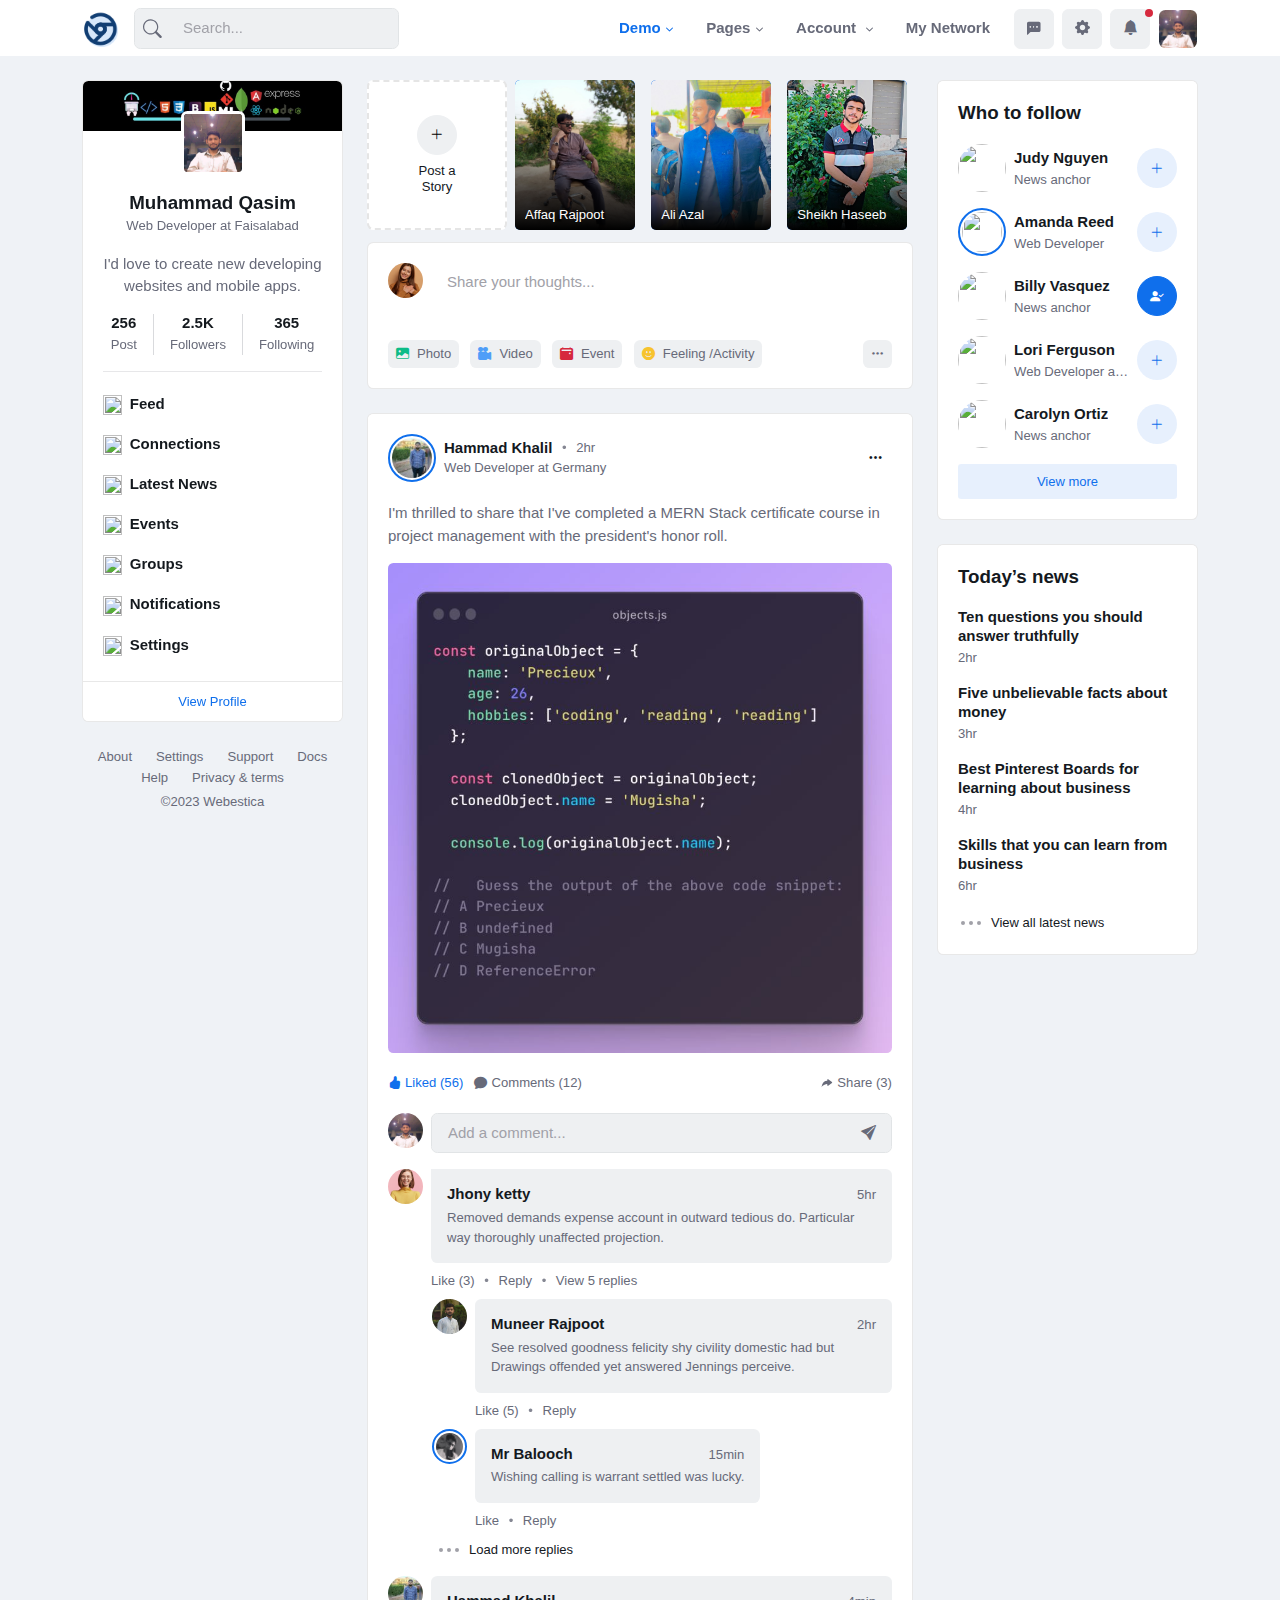
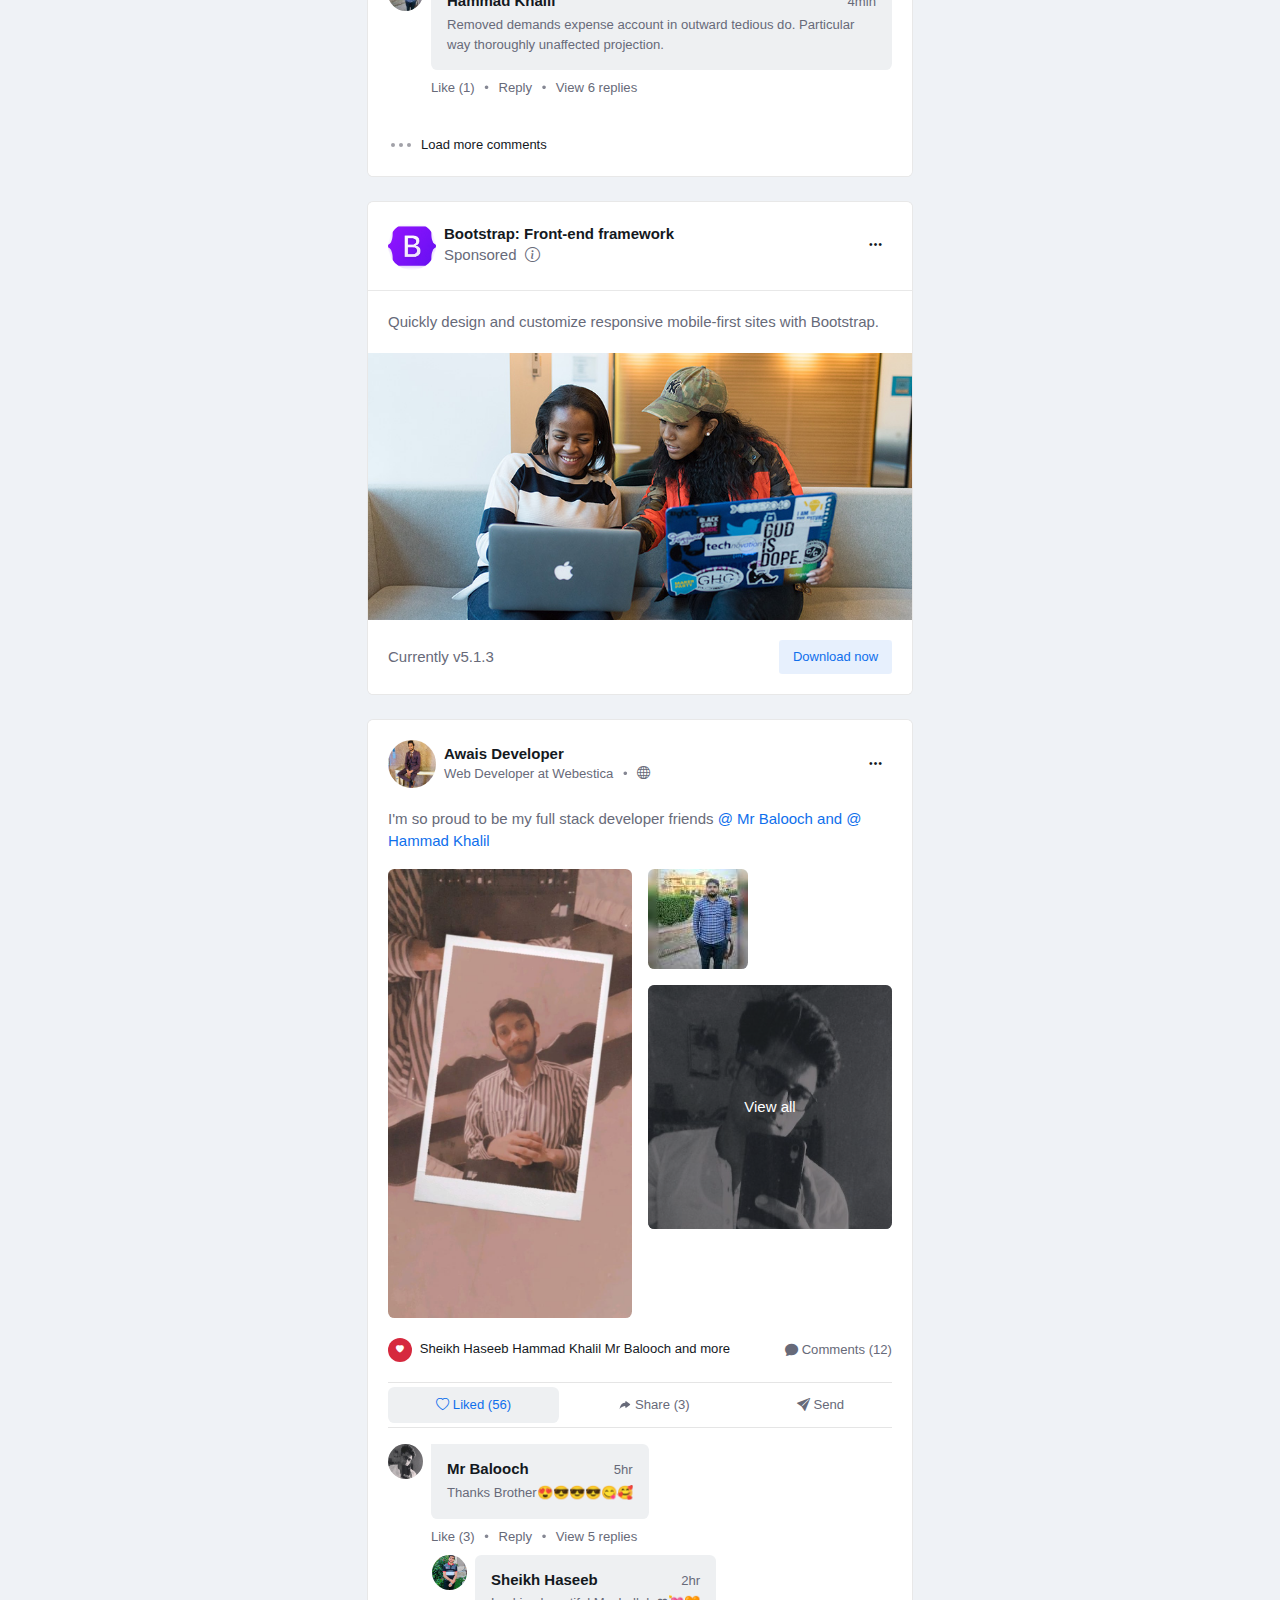
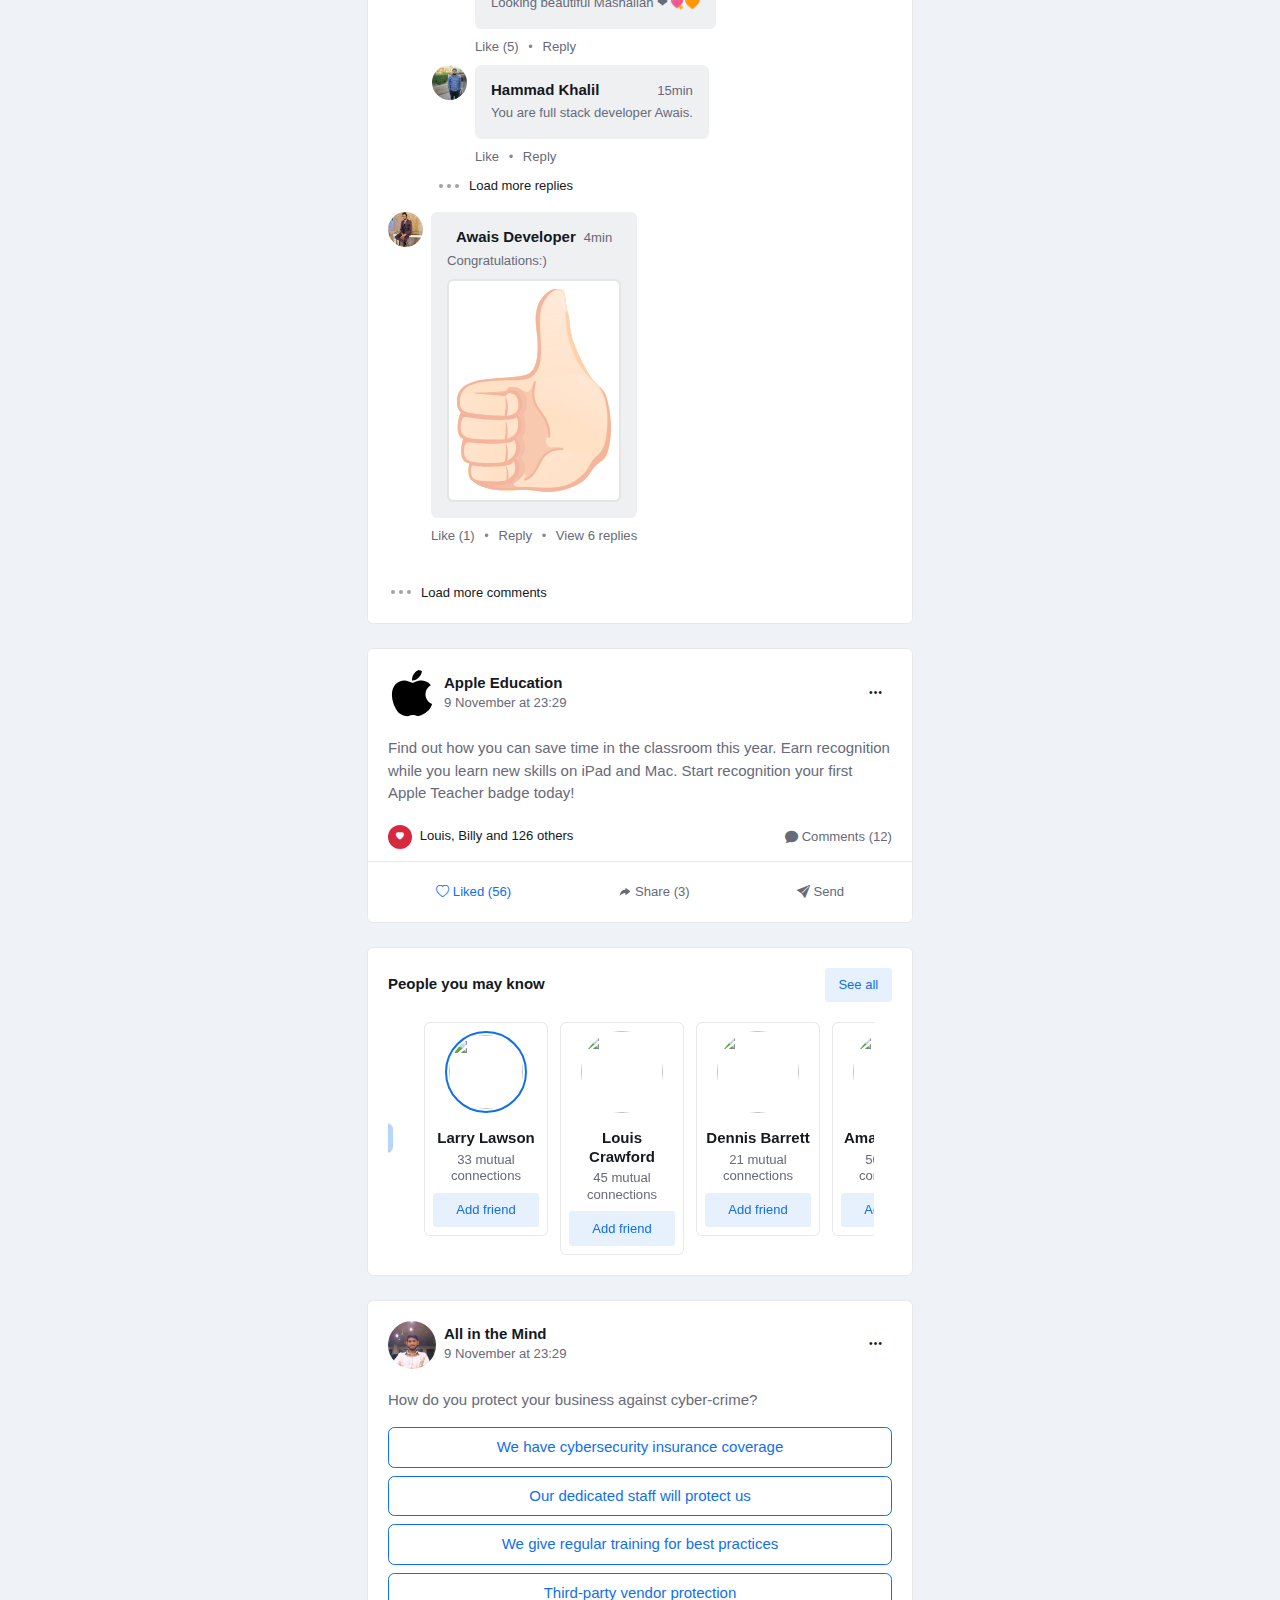
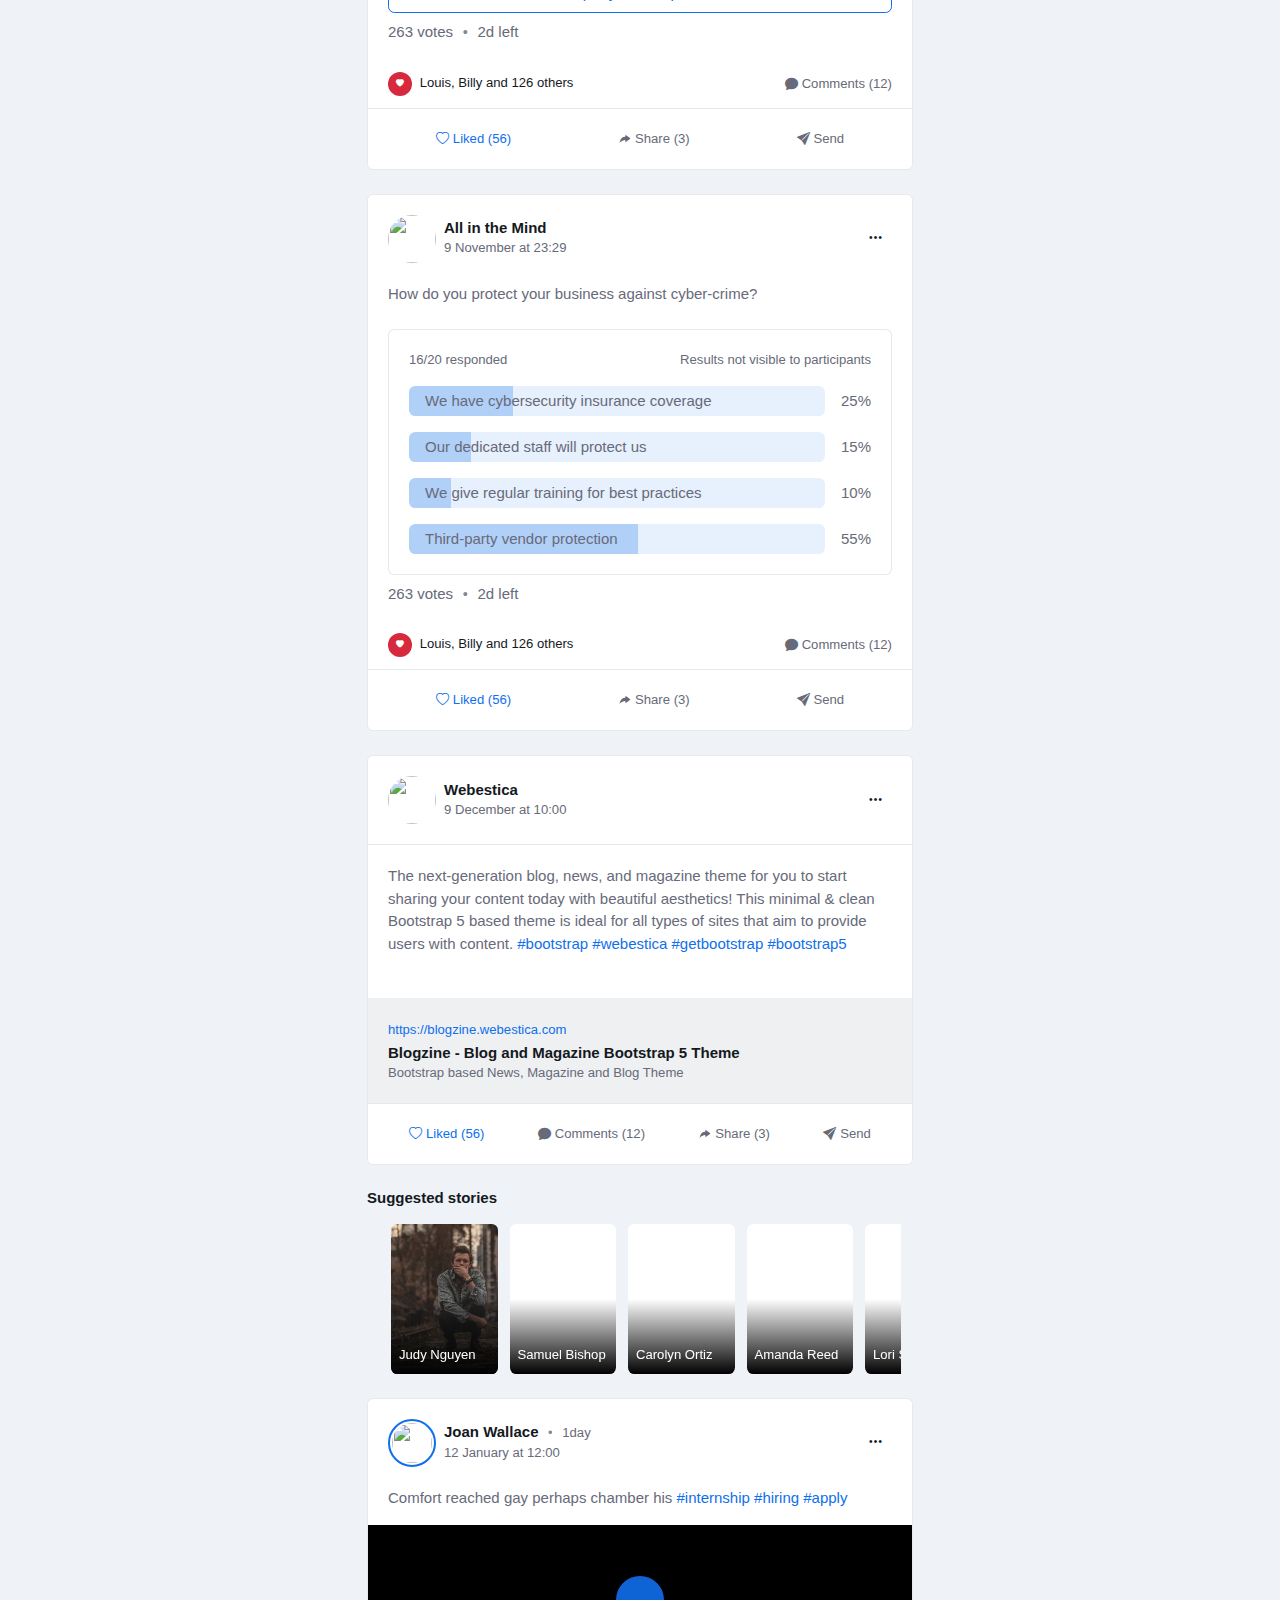
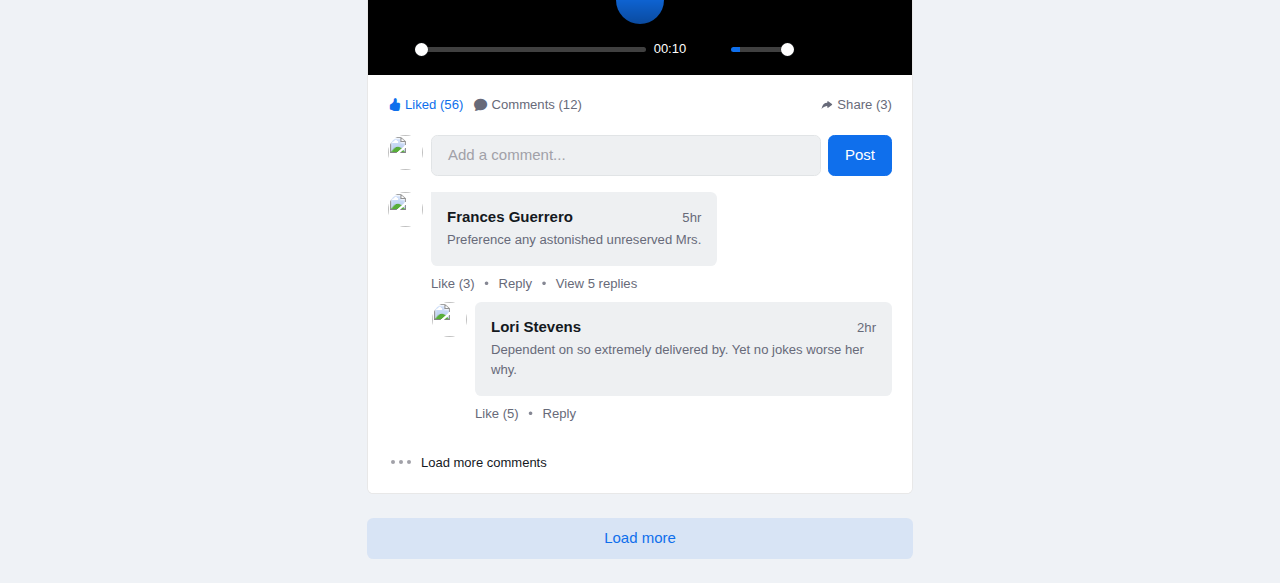
==== commit cd053a9f: "initial commit" ====
--- a/New folder/index.html
+++ b/New folder/index.html
@@ -545,7 +545,7 @@
                           >
                             <img
                               class="avatar-img rounded-circle"
-                              src="./WhatsApp Image 2023-07-18 at 23.34.57.jpg"
+                              src="./Images/WhatsApp Image 2023-07-18 at 23.34.57.jpg"
                               alt=""
                               style="width: 100px"
                             />
@@ -674,7 +674,7 @@
               >
                 <img
                   class="avatar-img rounded-2"
-                  src="./WhatsApp Image 2023-07-18 at 23.34.57.jpg"
+                  src="./Images/WhatsApp Image 2023-07-18 at 23.34.57.jpg"
                   alt=""
                 />
               </a>
@@ -689,12 +689,12 @@
                     <div class="avatar me-3">
                       <img
                         class="avatar-img rounded-circle"
-                        src="./WhatsApp Image 2023-07-18 at 23.34.57.jpg"
+                        src="./Images/WhatsApp Image 2023-07-18 at 23.34.57.jpg"
                         alt="avatar"
                       />
                     </div>
                     <div>
-                      <a class="h6 stretched-link" href="#">Lori Ferguson</a>
+                      <a class="h6 stretched-link" href="#">Muhammad Qasim</a>
                       <p class="small m-0">Web Developer</p>
                     </div>
                   </div>
@@ -888,17 +888,16 @@
                           <a href="#!"
                             ><img
                               class="avatar-img rounded border border-white border-3"
-                              src="./WhatsApp Image 2023-07-18 at 23.34.57.jpg"
+                              src="./Images/WhatsApp Image 2023-07-18 at 23.34.57.jpg"
                               alt=""
                               style="width: 130px"
                           /></a>
                         </div>
                         <!-- Info -->
-                        <h5 class="mb-0"><a href="#!">Sam Lanson </a></h5>
-                        <small>Web Developer at Webestica</small>
+                        <h5 class="mb-0"><a href="#!">Muhammad Qasim </a></h5>
+                        <small>Web Developer at Faisalabad</small>
                         <p class="mt-3">
-                          I'd love to change the world, but they won’t give me
-                          the source code.
+                          I'd love to create new developing websites and mobile apps.
                         </p>
 
                         <!-- User stat START -->
@@ -1093,9 +1092,9 @@
                   data-photo="02.jpg"
                   data-last-updated="1690964419.477"
                 >
-                  <a class="item-link" href="">
+                  <a class="item-link" href="./">
                     <span class="item-preview">
-                      <img lazy="eager" src="./02.jpg" style="width: 100px" />
+                      <img lazy="eager" src="./Images/Affaq.jpg"  />
                     </span>
                     <span
                       class="info"
@@ -1103,7 +1102,7 @@
                       itemscope=""
                       itemtype="http://schema.org/Person"
                     >
-                      <strong class="name" itemprop="name">Judy Nguyen</strong>
+                      <strong class="name" itemprop="name">Affaq Rajpoot</strong>
                       <span class="time"></span>
                     </span>
                   </a>
@@ -1155,7 +1154,7 @@
                 >
                   <a class="item-link" href="">
                     <span class="item-preview">
-                      <img lazy="eager" src="assets/images/post/1by1/03.jpg" />
+                      <img lazy="eager" src="./Images/ali.jpg" />
                     </span>
                     <span
                       class="info"
@@ -1164,7 +1163,7 @@
                       itemtype="http://schema.org/Person"
                     >
                       <strong class="name" itemprop="name"
-                        >Billy Vasquez</strong
+                        >Ali Azal</strong
                       >
                       <span class="time"></span>
                     </span>
@@ -1173,7 +1172,7 @@
                   <ul class="items">
                     <li class="" data-id="user2-story1">
                       <a
-                        href="./04 (1).jpg"
+                        href="./Images/ali.jpg"
                         data-link=""
                         data-linktext=""
                         data-time="1690964419.477"
@@ -1193,7 +1192,7 @@
                 >
                   <a class="item-link" href="">
                     <span class="item-preview">
-                      <img lazy="eager" src="assets/images/post/1by1/04.jpg" />
+                      <img lazy="eager" src="./Images/haseeb.jpg" />
                     </span>
                     <span
                       class="info"
@@ -1201,7 +1200,7 @@
                       itemscope=""
                       itemtype="http://schema.org/Person"
                     >
-                      <strong class="name" itemprop="name">Amanda Reed</strong>
+                      <strong class="name" itemprop="name">Sheikh Haseeb</strong>
                       <span class="time"></span>
                     </span>
                   </a>
@@ -1229,7 +1228,7 @@
                 >
                   <a class="item-link" href="">
                     <span class="item-preview">
-                      <img lazy="eager" src="assets/images/post/1by1/05.jpg" />
+                      <img lazy="eager" src="./Images/hammad.jpeg" />
                     </span>
                     <span
                       class="info"
@@ -1237,7 +1236,7 @@
                       itemscope=""
                       itemtype="http://schema.org/Person"
                     >
-                      <strong class="name" itemprop="name">Lori Stevens</strong>
+                      <strong class="name" itemprop="name">Hammad Khalil</strong>
                       <span class="time"></span>
                     </span>
                   </a>
@@ -1265,7 +1264,7 @@
                 >
                   <a class="item-link" href="">
                     <span class="item-preview">
-                      <img lazy="eager" src="assets/images/post/1by1/06.jpg" />
+                      <img lazy="eager" src="./Images/awais.jpeg" />
                     </span>
                     <span
                       class="info"
@@ -1274,7 +1273,7 @@
                       itemtype="http://schema.org/Person"
                     >
                       <strong class="name" itemprop="name"
-                        >Samuel Bishop</strong
+                        >Awais Developer </strong
                       >
                       <span class="time"></span>
                     </span>
@@ -1303,7 +1302,7 @@
                 >
                   <a class="item-link" href="">
                     <span class="item-preview">
-                      <img lazy="eager" src="assets/images/post/1by1/07.jpg" />
+                      <img lazy="eager" src="./Images/balooch.jpeg" />
                     </span>
                     <span
                       class="info"
@@ -1311,7 +1310,7 @@
                       itemscope=""
                       itemtype="http://schema.org/Person"
                     >
-                      <strong class="name" itemprop="name">Joan Wallace</strong>
+                      <strong class="name" itemprop="name">Mr Balooch</strong>
                       <span class="time"></span>
                     </span>
                   </a>
@@ -1339,7 +1338,7 @@
                 >
                   <a class="item-link" href="">
                     <span class="item-preview">
-                      <img lazy="eager" src="assets/images/albums/05.jpg" />
+                      <img lazy="eager" src="./Images/hassan.jpeg" />
                     </span>
                     <span
                       class="info"
@@ -1348,7 +1347,7 @@
                       itemtype="http://schema.org/Person"
                     >
                       <strong class="name" itemprop="name"
-                        >Carolyn Ortiz</strong
+                        >Hassan Gulzar</strong
                       >
                       <span class="time"></span>
                     </span>
@@ -1492,7 +1491,7 @@
                       <a href="#!">
                         <img
                           class="avatar-img rounded-circle"
-                          src="assets/images/avatar/04.jpg"
+                          src="./Images/hammad.jpeg"
                           alt=""
                         />
                       </a>
@@ -1501,11 +1500,11 @@
                     <div>
                       <div class="nav nav-divider">
                         <h6 class="nav-item card-title mb-0">
-                          <a href="#!"> Lori Ferguson </a>
+                          <a href="#!"> Hammad Khalil </a>
                         </h6>
                         <span class="nav-item small"> 2hr</span>
                       </div>
-                      <p class="mb-0 small">Web Developer at Webestica</p>
+                      <p class="mb-0 small">Web Developer at Germany</p>
                     </div>
                   </div>
                   <!-- Card feed action dropdown START -->
@@ -1531,8 +1530,8 @@
                       </li>
                       <li>
                         <a class="dropdown-item" href="#">
-                          <i class="bi bi-person-x fa-fw pe-2"></i>Unfollow lori
-                          ferguson
+                          <i class="bi bi-person-x fa-fw pe-2"></i>Unfollow Hammad 
+						  Developer
                         </a>
                       </li>
                       <li>
@@ -1560,14 +1559,14 @@
               <!-- Card body START -->
               <div class="card-body">
                 <p>
-                  I'm thrilled to share that I've completed a graduate
+                  I'm thrilled to share that I've completed a MERN Stack 
                   certificate course in project management with the president's
                   honor roll.
                 </p>
                 <!-- Card img -->
                 <img
                   class="card-img"
-                  src="assets/images/post/3by2/01.jpg"
+                  src="./Images/post1.jpeg"
                   alt="Post"
                 />
                 <!-- Feed react START -->
@@ -1653,7 +1652,7 @@
                     <a href="#!">
                       <img
                         class="avatar-img rounded-circle"
-                        src="assets/images/avatar/12.jpg"
+                        src="./Images/WhatsApp Image 2023-07-18 at 23.34.57.jpg"
                         alt=""
                       />
                     </a>
@@ -1684,7 +1683,7 @@
                         <a href="#!"
                           ><img
                             class="avatar-img rounded-circle"
-                            src="assets/images/avatar/05.jpg"
+                            src="./Images/12.jpg"
                             alt=""
                         /></a>
                       </div>
@@ -1693,7 +1692,7 @@
                         <div class="bg-light rounded-start-top-0 p-3 rounded">
                           <div class="d-flex justify-content-between">
                             <h6 class="mb-1">
-                              <a href="#!"> Frances Guerrero </a>
+                              <a href="#!"> Jhony ketty </a>
                             </h6>
                             <small class="ms-2">5hr</small>
                           </div>
@@ -1726,7 +1725,7 @@
                             <a href="#!"
                               ><img
                                 class="avatar-img rounded-circle"
-                                src="assets/images/avatar/06.jpg"
+                                src="./Images/muneer.jpeg"
                                 alt=""
                             /></a>
                           </div>
@@ -1735,7 +1734,7 @@
                             <div class="bg-light p-3 rounded">
                               <div class="d-flex justify-content-between">
                                 <h6 class="mb-1">
-                                  <a href="#!"> Lori Stevens </a>
+                                  <a href="#!"> Muneer Rajpoot </a>
                                 </h6>
                                 <small class="ms-2">2hr</small>
                               </div>
@@ -1766,7 +1765,7 @@
                             <a href="#!"
                               ><img
                                 class="avatar-img rounded-circle"
-                                src="assets/images/avatar/07.jpg"
+                                src="./Images/balooch.jpeg"
                                 alt=""
                             /></a>
                           </div>
@@ -1775,7 +1774,7 @@
                             <div class="bg-light p-3 rounded">
                               <div class="d-flex justify-content-between">
                                 <h6 class="mb-1">
-                                  <a href="#!"> Billy Vasquez </a>
+                                  <a href="#!"> Mr Balooch </a>
                                 </h6>
                                 <small class="ms-2">15min</small>
                               </div>
@@ -1823,7 +1822,7 @@
                         <a href="#!"
                           ><img
                             class="avatar-img rounded-circle"
-                            src="assets/images/avatar/05.jpg"
+                            src="./Images/hammad.jpeg"
                             alt=""
                         /></a>
                       </div>
@@ -1832,7 +1831,7 @@
                         <div class="bg-light p-3 rounded">
                           <div class="d-flex justify-content-between">
                             <h6 class="mb-1">
-                              <a href="#!"> Frances Guerrero </a>
+                              <a href="#!"> Hammad Khalil</a>
                             </h6>
                             <small class="ms-2">4min</small>
                           </div>
@@ -1894,7 +1893,7 @@
                       <a href="#!">
                         <img
                           class="avatar-img rounded-circle"
-                          src="assets/images/logo/12.svg"
+                          src="./Images/bootstrap-logo-shadow.png"
                           alt=""
                         />
                       </a>
@@ -1973,7 +1972,7 @@
                   with Bootstrap.
                 </p>
               </div>
-              <img src="assets/images/post/3by2/02.jpg" alt="" />
+              <img src="./Images/02 (1).jpg" alt="" />
               <!-- Card body END -->
               <!-- Card footer START -->
               <div
@@ -1999,7 +1998,7 @@
                       <a href="#">
                         <img
                           class="avatar-img rounded-circle"
-                          src="assets/images/avatar/04.jpg"
+                          src="./Images/awais.jpeg"
                           alt=""
                         />
                       </a>
@@ -2007,7 +2006,7 @@
                     <!-- Info -->
                     <div>
                       <h6 class="card-title mb-0">
-                        <a href="#"> Judy Nguyen </a>
+                        <a href="#"> Awais Developer </a>
                       </h6>
                       <div class="nav nav-divider">
                         <p class="nav-item mb-0 small">
@@ -2077,12 +2076,8 @@
               <!-- Card body START -->
               <div class="card-body">
                 <p>
-                  I'm so privileged to be involved in the
-                  <a href="#!">@bootstrap </a>hiring process! Interviewing with
-                  their team was fun and I hope this can be a valuable resource
-                  for folks! <a href="#!"> #inclusivebusiness</a>
-                  <a href="#!"> #internship</a> <a href="#!"> #hiring</a>
-                  <a href="#"> #apply </a>
+                  I'm so proud to be my full stack developer friends 
+                  <a href="#!">@ Mr Balooch and @ Hammad Khalil </a> 
                 </p>
                 <!-- Card feed grid START -->
                 <div class="d-flex justify-content-between">
@@ -2091,13 +2086,13 @@
                       <!-- Grid img -->
                       <a
                         class="h-100"
-                        href="assets/images/post/1by1/03.jpg"
+                        href="./Images/WhatsApp Image 2023-07-18 at 23.34.57.jpg"
                         data-glightbox=""
                         data-gallery="image-popup"
                       >
                         <img
                           class="rounded img-fluid"
-                          src="assets/images/post/1by1/03.jpg"
+                          src="./Images/WhatsApp Image 2023-03-03 at 3.25.16 PM.jpeg"
                           alt="Image"
                         />
                       </a>
@@ -2105,13 +2100,13 @@
                     <div class="col-6">
                       <!-- Grid img -->
                       <a
-                        href="assets/images/post/3by2/01.jpg"
+                        href="./Images/hammad.jpeg"
                         data-glightbox=""
                         data-gallery="image-popup"
                       >
                         <img
                           class="rounded img-fluid"
-                          src="assets/images/post/3by2/01.jpg"
+                          src="./Images/hammad.jpeg"
                           alt="Image"
                         />
                       </a>
@@ -2125,13 +2120,13 @@
                           </a>
                         </div>
                         <a
-                          href="assets/images/post/3by2/02.jpg"
+                          href="./Images/WhatsApp Image 2023-07-18 at 23.34.57.jpg"
                           data-glightbox=""
                           data-gallery="image-popup"
                         >
                           <img
                             class="img-fluid opacity-50 rounded"
-                            src="assets/images/post/3by2/02.jpg"
+                            src="./Images/balooch.jpeg"
                             alt=""
                           />
                         </a>
@@ -2148,7 +2143,7 @@
                       <i
                         class="bi bi-heart-fill me-1 icon-xs bg-danger text-white rounded-circle"
                       ></i>
-                      Louis, Billy and 126 others
+                    Sheikh Haseeb  Hammad Khalil  Mr Balooch and more
                     </a>
                   </li>
                   <li class="nav-item ms-sm-auto">
@@ -2237,7 +2232,7 @@
                         <a href="#">
                           <img
                             class="avatar-img rounded-circle"
-                            src="assets/images/avatar/05.jpg"
+                            src="./Images/balooch.jpeg"
                             alt=""
                           />
                         </a>
@@ -2247,13 +2242,12 @@
                         <div class="bg-light rounded-start-top-0 p-3 rounded">
                           <div class="d-flex justify-content-between">
                             <h6 class="mb-1">
-                              <a href="#!"> Frances Guerrero </a>
+                              <a href="#!"> Mr Balooch </a>
                             </h6>
                             <small class="ms-2">5hr</small>
                           </div>
                           <p class="small mb-0">
-                            Removed demands expense account in outward tedious
-                            do. Particular way thoroughly unaffected projection.
+                            Thanks Brother😍😎😎😎😋🥰
                           </p>
                         </div>
                         <!-- Comment rect -->
@@ -2280,7 +2274,7 @@
                             <a href="#!"
                               ><img
                                 class="avatar-img rounded-circle"
-                                src="assets/images/avatar/06.jpg"
+                                src="./Images/haseeb.jpg"
                                 alt=""
                             /></a>
                           </div>
@@ -2289,14 +2283,12 @@
                             <div class="bg-light p-3 rounded">
                               <div class="d-flex justify-content-between">
                                 <h6 class="mb-1">
-                                  <a href="#!"> Lori Stevens </a>
+                                  <a href="#!"> Sheikh Haseeb </a>
                                 </h6>
                                 <small class="ms-2">2hr</small>
                               </div>
                               <p class="small mb-0">
-                                See resolved goodness felicity shy civility
-                                domestic had but Drawings offended yet answered
-                                Jennings perceive.
+                                Looking beautiful Mashallah ❤💘🧡
                               </p>
                             </div>
                             <!-- Comment rect -->
@@ -2320,7 +2312,7 @@
                             <a href="#!"
                               ><img
                                 class="avatar-img rounded-circle"
-                                src="assets/images/avatar/07.jpg"
+                                src="./Images/hammad.jpeg"
                                 alt=""
                             /></a>
                           </div>
@@ -2329,12 +2321,12 @@
                             <div class="bg-light p-3 rounded">
                               <div class="d-flex justify-content-between">
                                 <h6 class="mb-1">
-                                  <a href="#!"> Billy Vasquez </a>
+                                  <a href="#!"> Hammad Khalil </a>
                                 </h6>
                                 <small class="ms-2">15min</small>
                               </div>
                               <p class="small mb-0">
-                                Wishing calling is warrant settled was lucky.
+                                You are full stack developer Awais.
                               </p>
                             </div>
                             <!-- Comment rect -->
@@ -2375,7 +2367,7 @@
                         <a href="#!"
                           ><img
                             class="avatar-img rounded-circle"
-                            src="assets/images/avatar/05.jpg"
+                            src="./Images/awais.jpeg"
                             alt=""
                         /></a>
                       </div>
@@ -2384,7 +2376,7 @@
                         <div class="bg-light p-3 rounded">
                           <div class="d-flex justify-content-center">
                             <h6 class="mb-1">
-                              <a href="#!"> Frances Guerrero </a>
+                              <a href="#!"> Awais Developer </a>
                             </h6>
                             <small class="ms-2">4min</small>
                           </div>
@@ -2392,7 +2384,7 @@
                           <div
                             class="card p-2 border border-2 rounded mt-2 shadow-none"
                           >
-                            <img src="assets/images/elements/12.svg" alt="" />
+                            <img src="./Images/12.svg" alt="" />
                           </div>
                         </div>
                         <!-- Comment rect -->
@@ -2448,7 +2440,7 @@
                       <a href="#">
                         <img
                           class="avatar-img rounded-circle"
-                          src="assets/images/logo/13.svg"
+                          src="./Images/13.svg"
                           alt=""
                         />
                       </a>
@@ -3347,8 +3339,7 @@
                     </li>
                     <li>
                       <a class="dropdown-item" href="#">
-                        <i class="bi bi-person-x fa-fw pe-2"></i>Unfollow lori
-                        ferguson
+                        <i class="bi bi-person-x fa-fw pe-2"></i>Unfollow Affaq Rajpoot
                       </a>
                     </li>
                     <li>
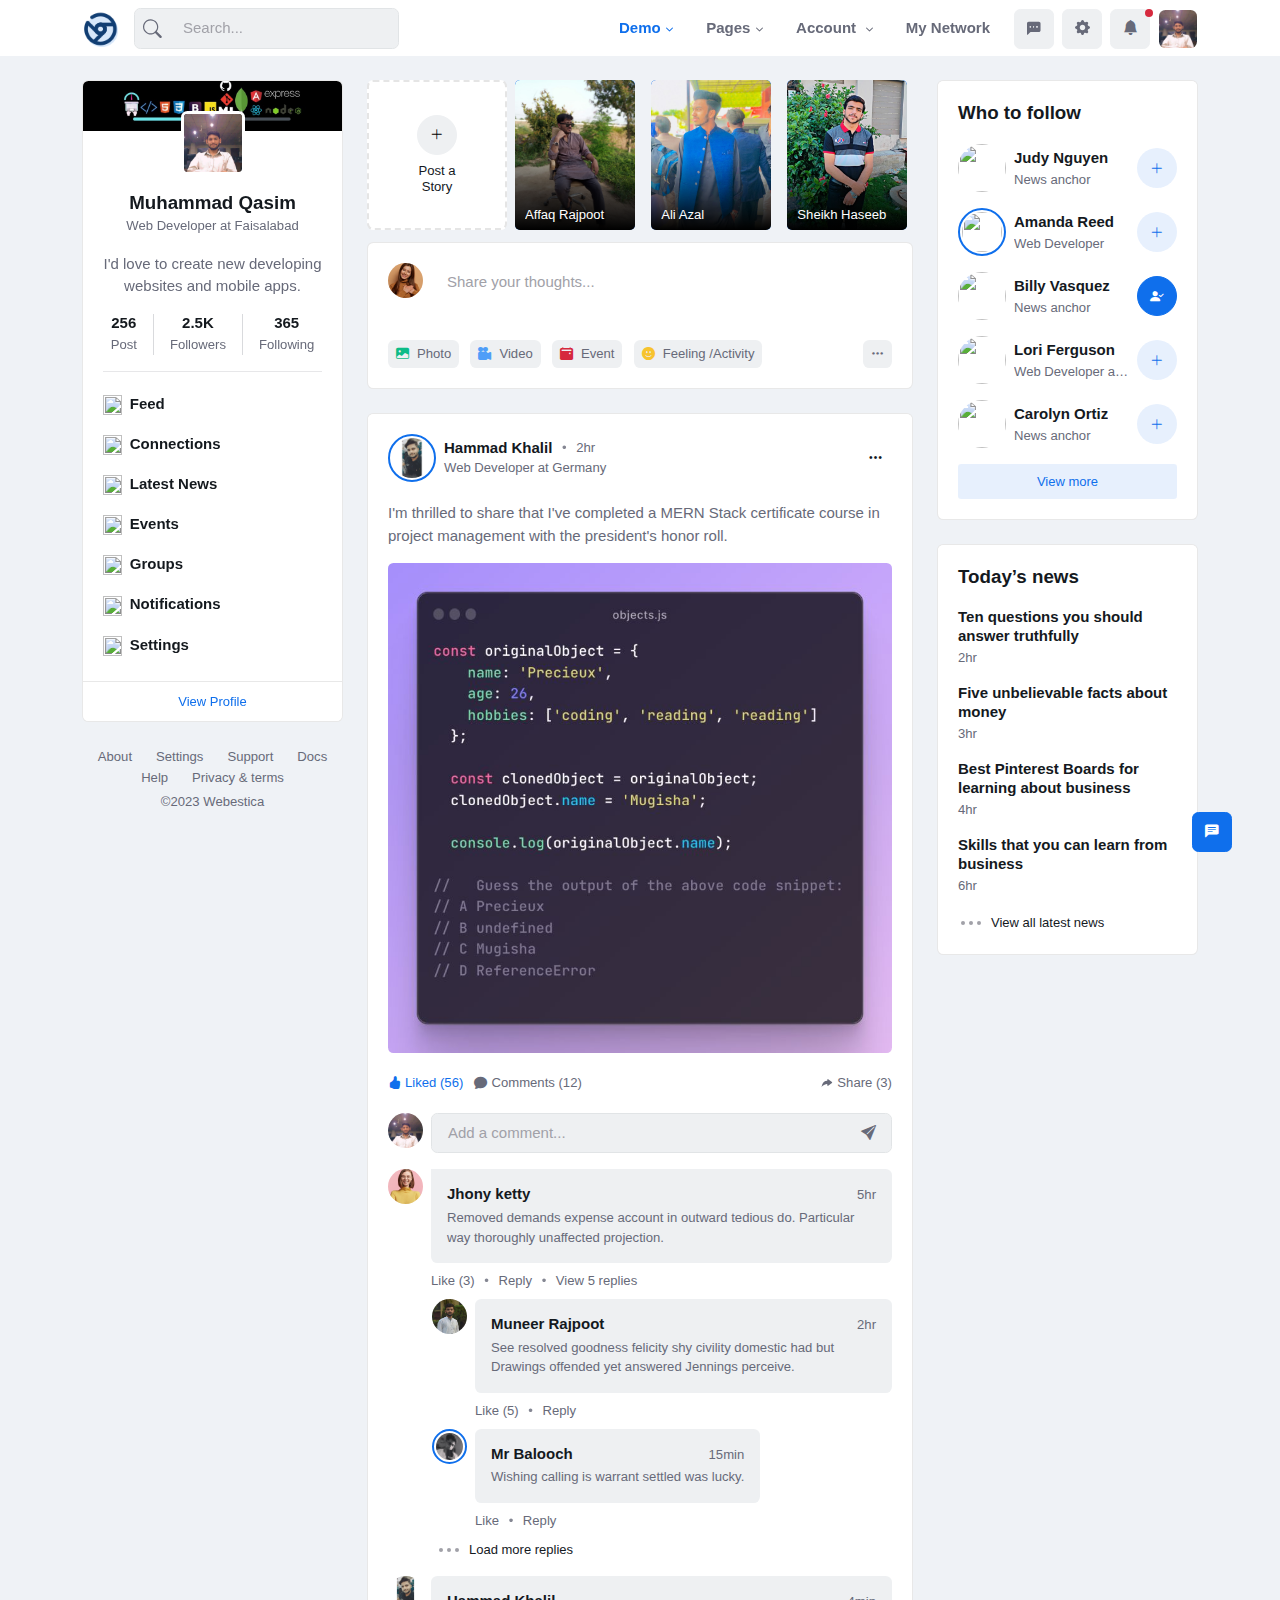
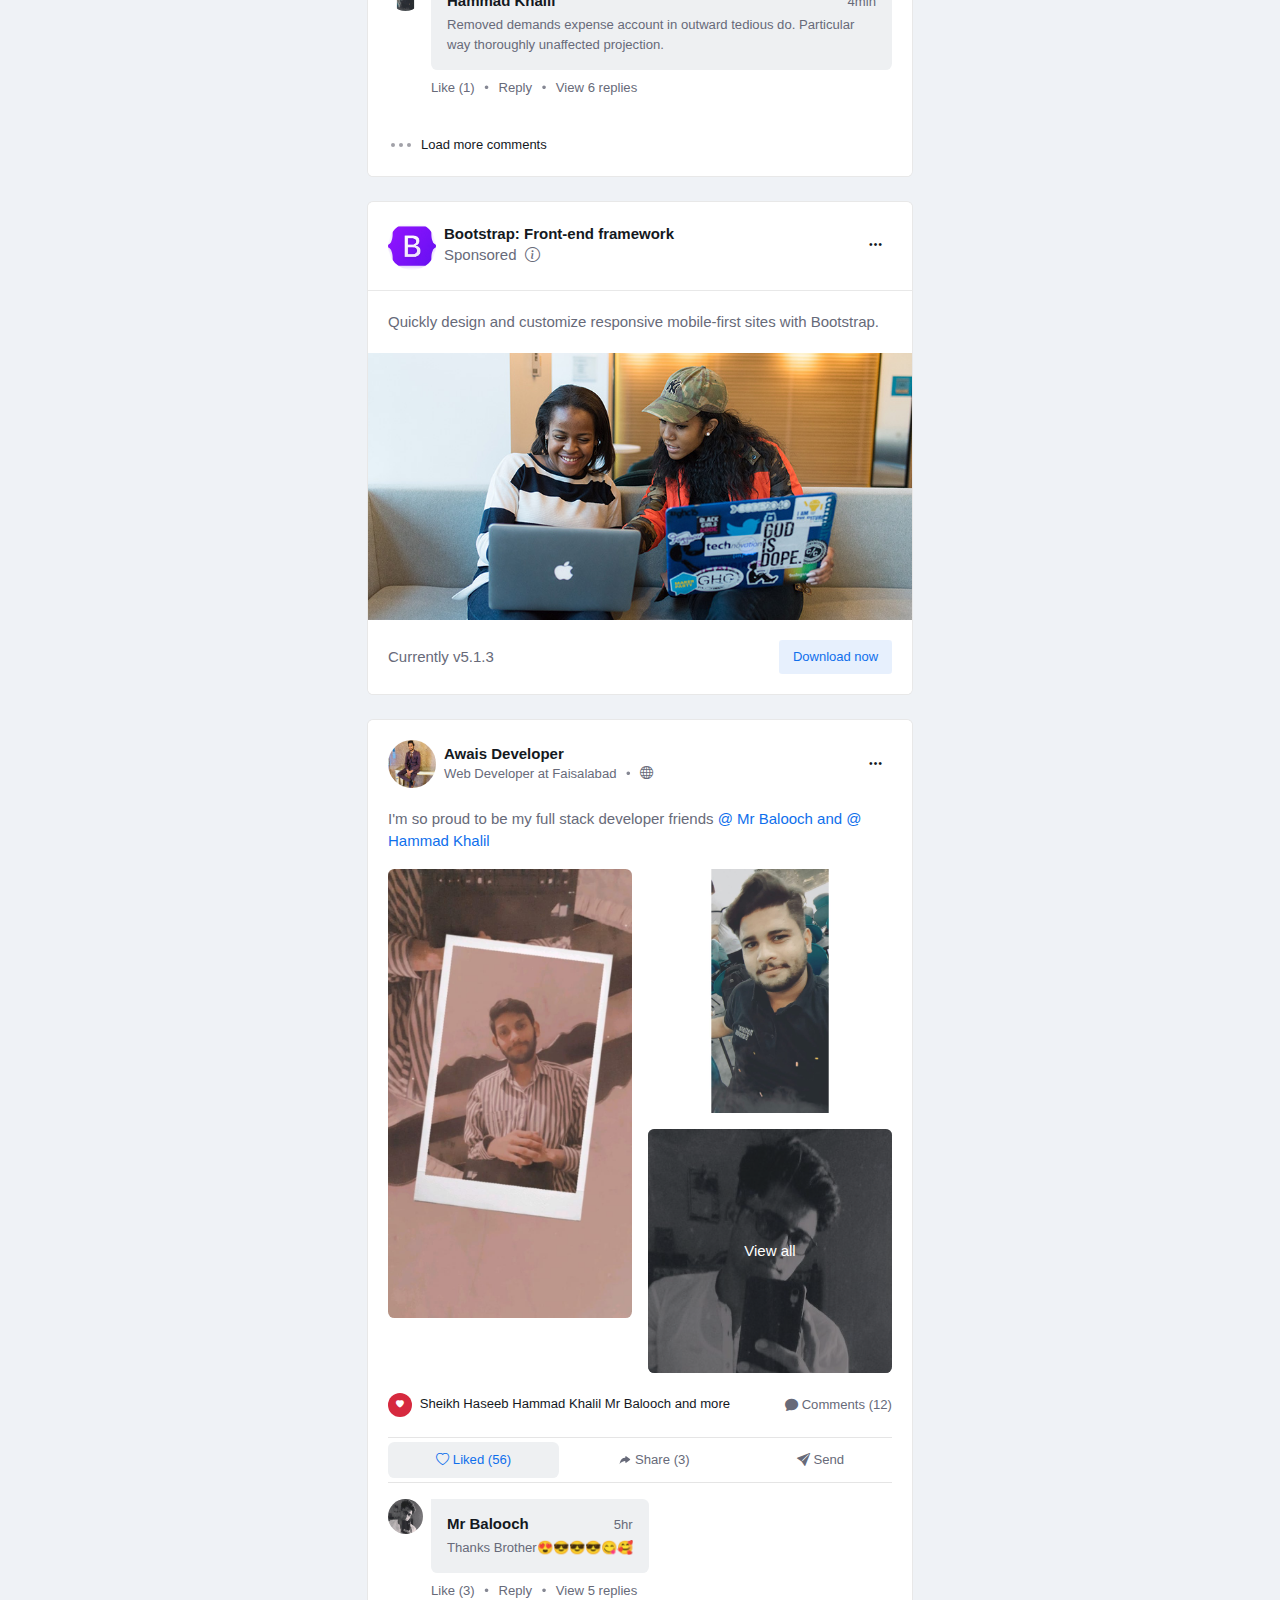
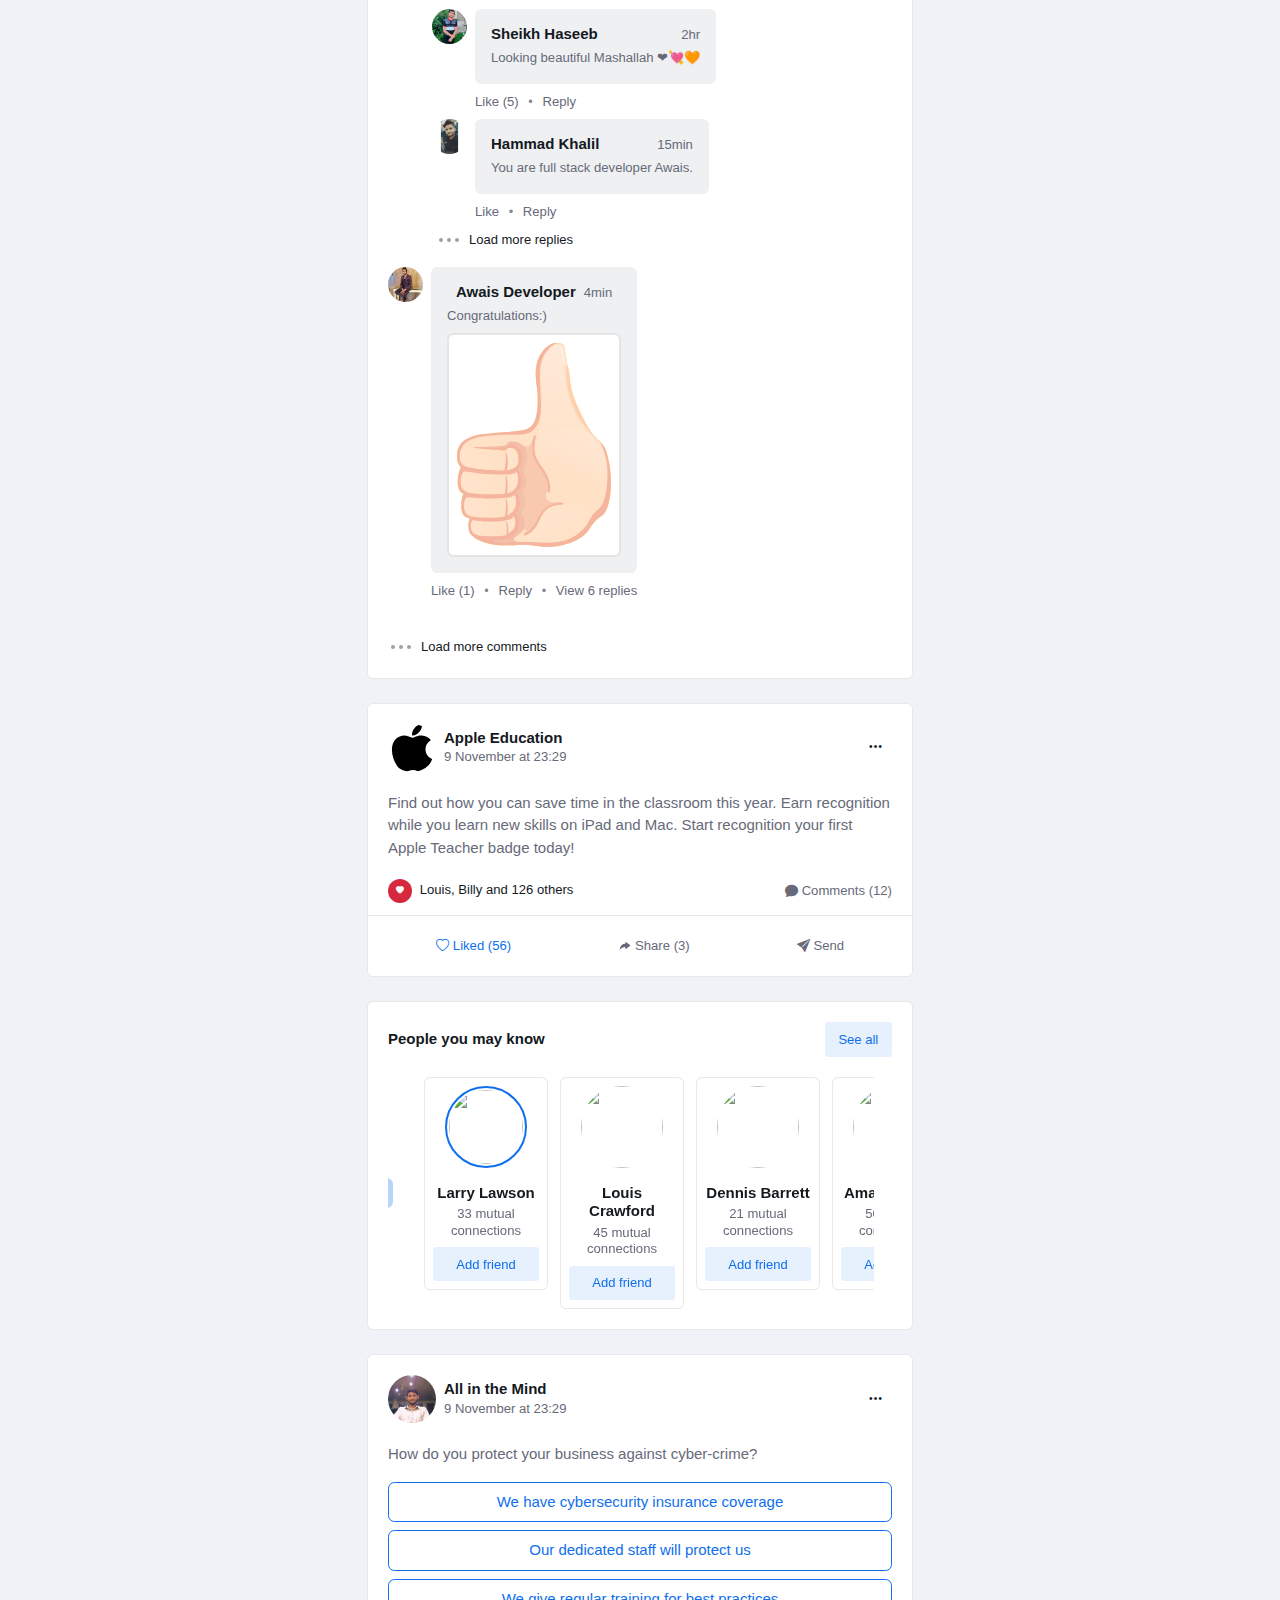
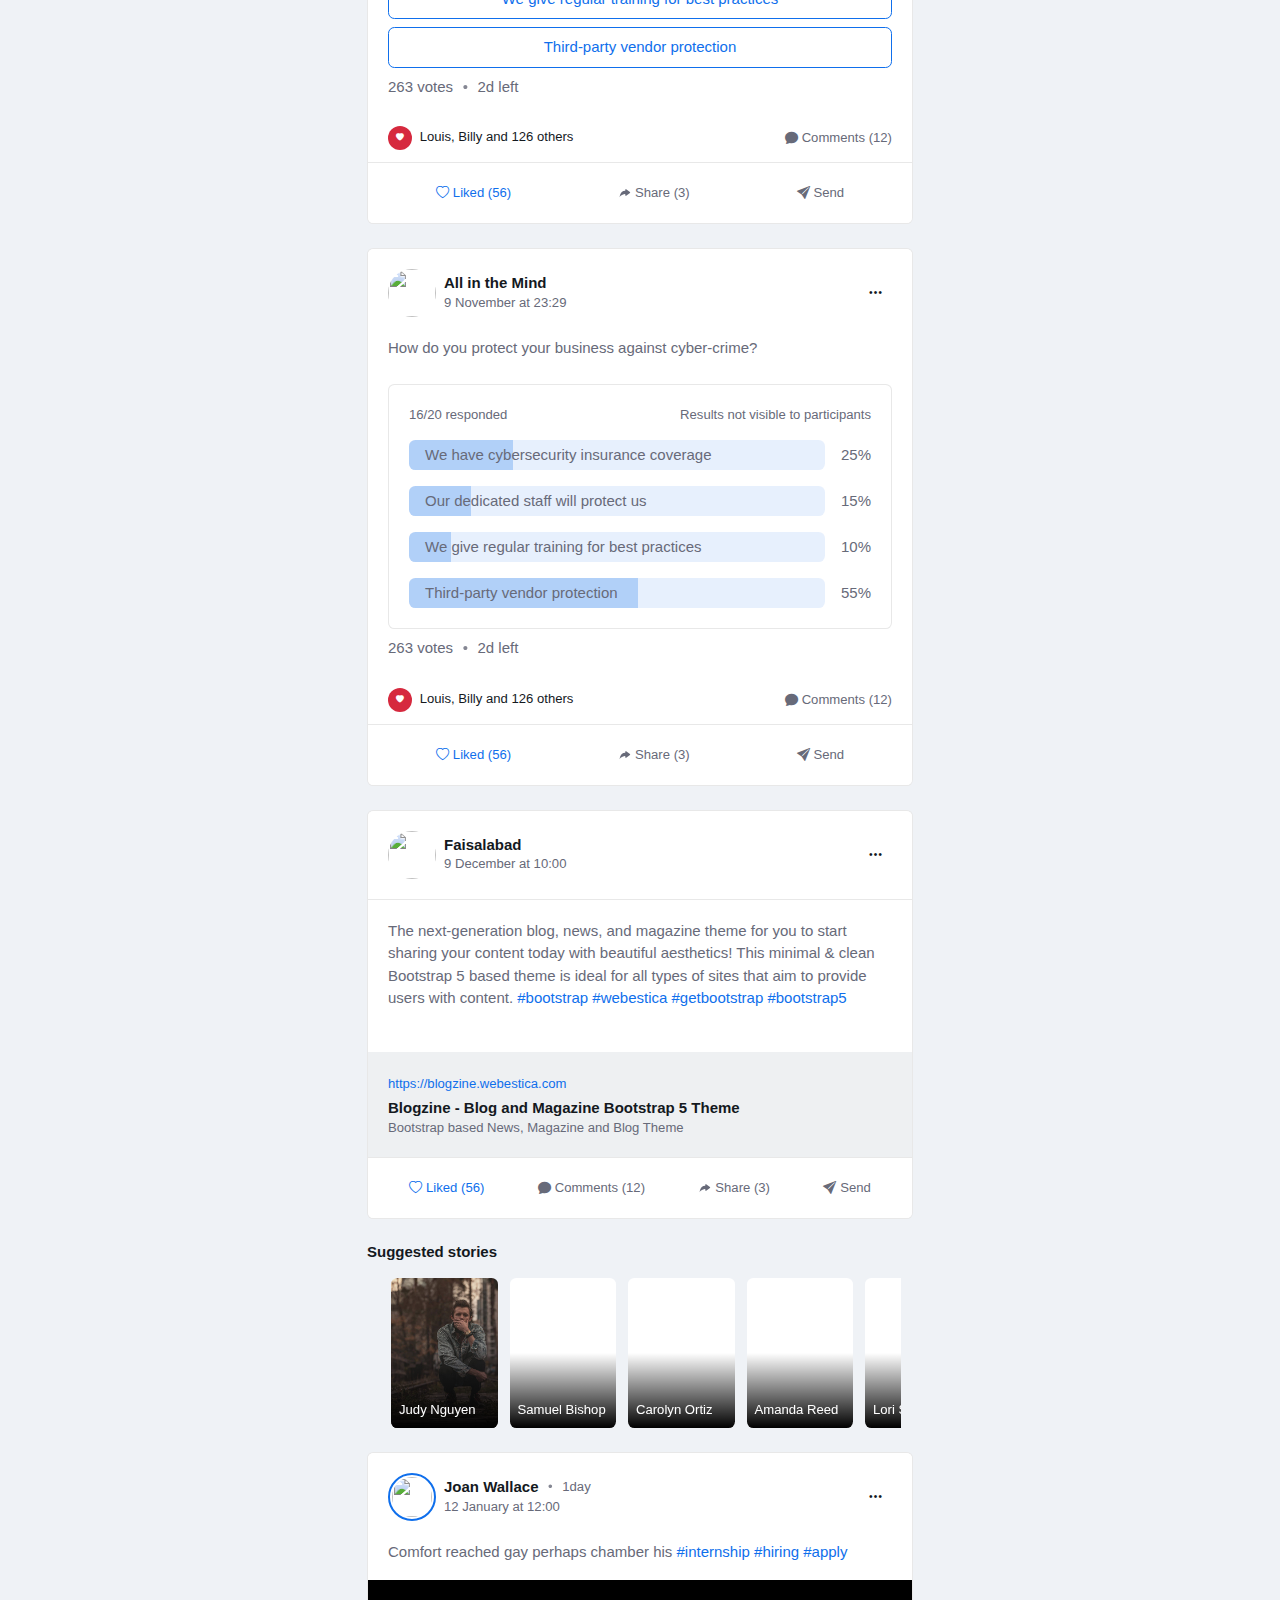
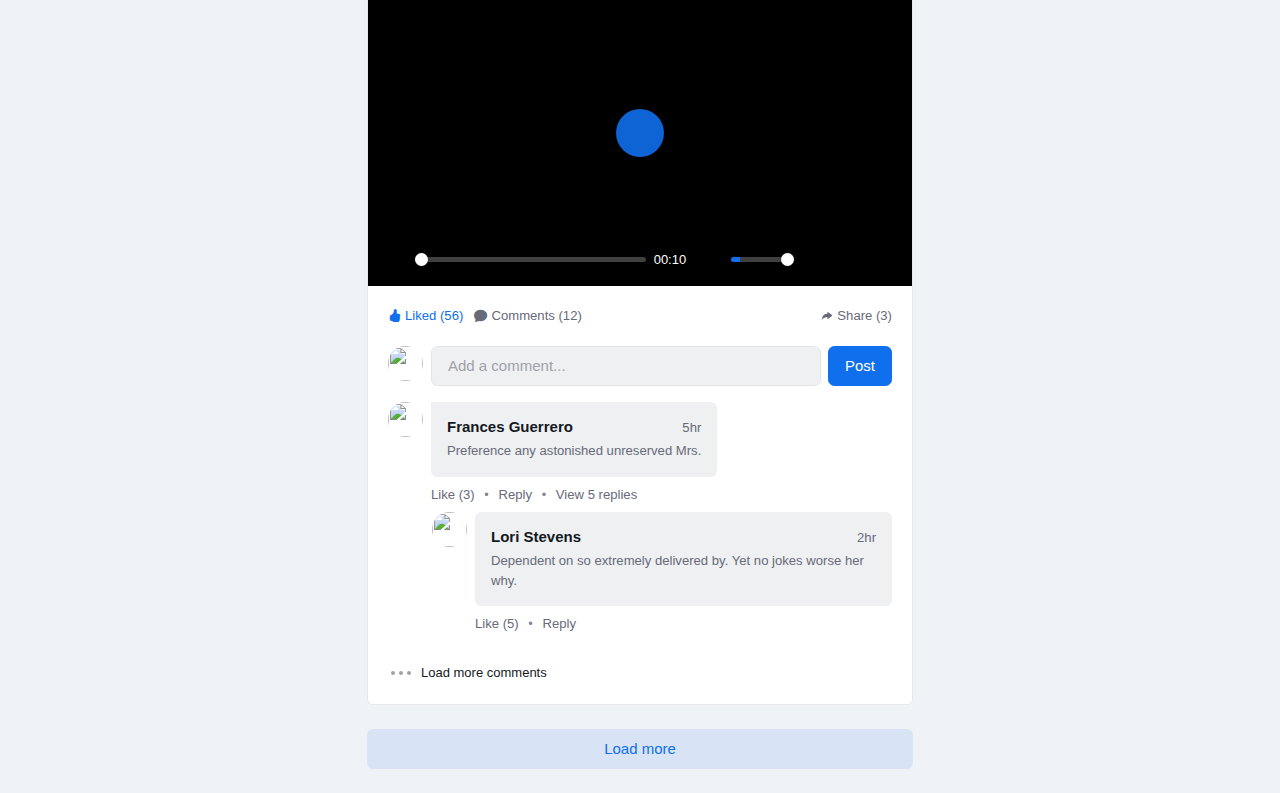
==== commit d737593c: "initial commit" ====
--- a/New folder/index.html
+++ b/New folder/index.html
@@ -700,7 +700,7 @@
                   </div>
                   <a
                     class="dropdown-item btn btn-primary-soft btn-sm my-2 text-center"
-                    href="my-profile.html"
+                    href="./profile.html"
                     >View profile</a
                   >
                 </li>
@@ -1006,7 +1006,7 @@
                     <!-- Card body END -->
                     <!-- Card footer -->
                     <div class="card-footer text-center py-2">
-                      <a class="btn btn-link btn-sm" href="my-profile.html"
+                      <a class="btn btn-link btn-sm" href="./profile.html"
                         >View Profile
                       </a>
                     </div>
@@ -1122,7 +1122,7 @@
                     </li>
                     <li class="" data-id="user1-story2">
                       <a
-                        href="assets/images/videos/video-call.mp4"
+                        href="./Images/rescue.mp4"
                         data-link=""
                         data-linktext=""
                         data-time="1690964419.477"
@@ -2010,7 +2010,7 @@
                       </h6>
                       <div class="nav nav-divider">
                         <p class="nav-item mb-0 small">
-                          Web Developer at Webestica
+                          Web Developer at Faisalabad
                         </p>
                         <span
                           class="nav-item small"
@@ -2047,8 +2047,7 @@
                       </li>
                       <li>
                         <a class="dropdown-item" href="#">
-                          <i class="bi bi-person-x fa-fw pe-2"></i>Unfollow lori
-                          ferguson
+                          <i class="bi bi-person-x fa-fw pe-2"></i>Unfollow Awais Developer
                         </a>
                       </li>
                       <li>
@@ -2475,8 +2474,7 @@
                     </li>
                     <li>
                       <a class="dropdown-item" href="#">
-                        <i class="bi bi-person-x fa-fw pe-2"></i>Unfollow lori
-                        ferguson
+                        <i class="bi bi-person-x fa-fw pe-2"></i>Unfollow apple 
                       </a>
                     </li>
                     <li>
@@ -3270,7 +3268,7 @@
                       aria-label="Carousel Navigation"
                       tabindex="0"
                     >
-                      <button
+                      <!-- <button
                         type="button"
                         data-controls="prev"
                         tabindex="-1"
@@ -3284,7 +3282,7 @@
                         aria-controls="tns1"
                       >
                         <i class="fa-solid fa-chevron-right"></i>
-                      </button>
+                      </button> -->
                     </div>
                   </div>
                 </div>
@@ -3843,7 +3841,7 @@
                     <!-- Info -->
                     <div>
                       <h6 class="card-title mb-0">
-                        <a href="#!"> Webestica </a>
+                        <a href="#!"> Faisalabad </a>
                       </h6>
                       <p class="small mb-0">9 December at 10:00</p>
                     </div>
@@ -3871,8 +3869,8 @@
                       </li>
                       <li>
                         <a class="dropdown-item" href="#">
-                          <i class="bi bi-person-x fa-fw pe-2"></i>Unfollow lori
-                          ferguson
+                          <i class="bi bi-person-x fa-fw pe-2"></i>Unfollow 
+                          Bootstrap Community 
                         </a>
                       </li>
                       <li>
@@ -4261,7 +4259,7 @@
                     aria-label="Carousel Navigation"
                     tabindex="0"
                   >
-                    <button
+                    <!-- <button
                       type="button"
                       data-controls="prev"
                       tabindex="-1"
@@ -4276,7 +4274,7 @@
                       aria-controls="tns2"
                     >
                       <i class="fa-solid fa-chevron-right"></i>
-                    </button>
+                    </button> -->
                   </div>
                 </div>
               </div>
@@ -4712,20 +4710,15 @@
                       <video
                         class="player-html"
                         crossorigin="anonymous"
-                        poster="assets/images/videos/poster.jpg"
-                        data-poster="assets/images/videos/poster.jpg"
-                      >
+                        poster="./Images/poster.jpg"
+                        data-poster="./Images/poster.jpg"
+                         >
                         <source
-                          src="assets/images/videos/video-feed.mp4"
+                          src="./Images/rescue .mp4"
                           type="video/mp4"
                         />
                       </video>
-                      <div
-                        class="plyr__poster"
-                        style="
-                          background-image: url('assets/images/videos/poster.jpg');
-                        "
-                      ></div>
+                      <div class="plyr__poster" style="background-image: url(&quot;./images/poster.jpg&quot;);"></div>
                     </div>
                     <div class="plyr__captions"></div>
                     <button
@@ -5199,6 +5192,843 @@
       <!-- Container END -->
     </main>
 
+
+<!-- modal  -->
+<!-- Main Chat START -->
+<div class="d-none d-lg-block">
+	<!-- Button -->
+	<a class="icon-md btn btn-primary position-fixed end-0 bottom-0 me-5 mb-5" data-bs-toggle="offcanvas" href="#offcanvasChat" role="button" aria-controls="offcanvasChat">
+		<i class="bi bi-chat-left-text-fill"></i>
+	</a>
+	<!-- Chat sidebar START -->
+	<div class="offcanvas offcanvas-end" data-bs-scroll="true" data-bs-backdrop="false" tabindex="-1" id="offcanvasChat">
+		<!-- Offcanvas header -->
+		<div class="offcanvas-header d-flex justify-content-between">
+			<h5 class="offcanvas-title">Messaging</h5>
+			<div class="d-flex">
+				<!-- New chat box open button -->
+				<a href="#" class="btn btn-secondary-soft-hover py-1 px-2">
+					<i class="bi bi-pencil-square"></i>
+				</a>
+				<!-- Chat action START -->
+				<div class="dropdown">
+					<a href="#" class="btn btn-secondary-soft-hover py-1 px-2" id="chatAction" data-bs-toggle="dropdown" aria-expanded="false">
+						<i class="bi bi-three-dots"></i>
+					</a>
+					<!-- Chat action menu -->
+					<ul class="dropdown-menu dropdown-menu-end" aria-labelledby="chatAction">
+						<li><a class="dropdown-item" href="#"> <i class="bi bi-check-square fa-fw pe-2"></i>Mark all as read</a></li>
+						<li><a class="dropdown-item" href="#"> <i class="bi bi-gear fa-fw pe-2"></i>Chat setting </a></li>
+						<li><a class="dropdown-item" href="#"> <i class="bi bi-bell fa-fw pe-2"></i>Disable notifications</a></li>
+						<li><a class="dropdown-item" href="#"> <i class="bi bi-volume-up-fill fa-fw pe-2"></i>Message sounds</a></li>
+						<li><a class="dropdown-item" href="#"> <i class="bi bi-slash-circle fa-fw pe-2"></i>Block setting</a></li>
+						<li><hr class="dropdown-divider"></li>
+						<li><a class="dropdown-item" href="#"> <i class="bi bi-people fa-fw pe-2"></i>Create a group chat</a></li>
+					</ul>
+				</div>
+				<!-- Chat action END -->
+				
+				<!-- Close  -->
+				<a href="#" class="btn btn-secondary-soft-hover py-1 px-2" data-bs-dismiss="offcanvas" aria-label="Close">
+					<i class="fa-solid fa-xmark"></i>
+				</a>
+
+			</div>
+		</div>
+		<!-- Offcanvas body START -->
+		<div class="offcanvas-body pt-0 custom-scrollbar">
+			<!-- Search contact START -->
+			<form class="rounded position-relative">
+				<input class="form-control ps-5 bg-light" type="search" placeholder="Search..." aria-label="Search">
+				<button class="btn bg-transparent px-3 py-0 position-absolute top-50 start-0 translate-middle-y" type="submit"><i class="bi bi-search fs-5"> </i></button>
+			</form>
+			<!-- Search contact END -->
+			<ul class="list-unstyled">
+
+				<!-- Contact item -->
+				<li class="mt-3 hstack gap-3 align-items-center position-relative toast-btn" data-target="chatToast">
+					<!-- Avatar -->
+					<div class="avatar status-online">
+						<img class="avatar-img rounded-circle" src="assets/images/avatar/01.jpg" alt="">
+					</div>
+					<!-- Info -->
+					<div class="overflow-hidden">
+						<a class="h6 mb-0 stretched-link" href="#!">Frances Guerrero </a>
+						<div class="small text-secondary text-truncate">Frances sent a photo.</div>
+					</div>
+					<!-- Chat time -->
+					<div class="small ms-auto text-nowrap"> Just now </div>
+				</li>
+
+				<!-- Contact item -->
+				<li class="mt-3 hstack gap-3 align-items-center position-relative toast-btn" data-target="chatToast2">
+					<!-- Avatar -->
+					<div class="avatar status-online">
+						<img class="avatar-img rounded-circle" src="assets/images/avatar/02.jpg" alt="">
+					</div>
+					<!-- Info -->
+					<div class="overflow-hidden">
+						<a class="h6 mb-0 stretched-link" href="#!">Lori Ferguson </a>
+						<div class="small text-secondary text-truncate">You missed a call form Carolyn🤙</div>
+					</div>
+					<!-- Chat time -->
+					<div class="small ms-auto text-nowrap"> 1min </div>
+				</li>
+
+				<!-- Contact item -->
+				<li class="mt-3 hstack gap-3 align-items-center position-relative">
+					<!-- Avatar -->
+					<div class="avatar status-offline">
+						<img class="avatar-img rounded-circle" src="assets/images/avatar/placeholder.jpg" alt="">
+					</div>
+					<!-- Info -->
+					<div class="overflow-hidden">
+						<a class="h6 mb-0 stretched-link" href="#!">Samuel Bishop </a>
+						<div class="small text-secondary text-truncate">Day sweetness why cordially 😊</div>
+					</div>
+					<!-- Chat time -->
+					<div class="small ms-auto text-nowrap"> 2min </div>
+				</li>
+
+				<!-- Contact item -->
+				<li class="mt-3 hstack gap-3 align-items-center position-relative">
+					<!-- Avatar -->
+					<div class="avatar">
+						<img class="avatar-img rounded-circle" src="assets/images/avatar/04.jpg" alt="">
+					</div>
+					<!-- Info -->
+					<div class="overflow-hidden">
+						<a class="h6 mb-0 stretched-link" href="#!">Dennis Barrett </a>
+						<div class="small text-secondary text-truncate">Happy birthday🎂</div>
+					</div>
+					<!-- Chat time -->
+					<div class="small ms-auto text-nowrap"> 10min </div>
+				</li>
+
+				<!-- Contact item -->
+				<li class="mt-3 hstack gap-3 align-items-center position-relative">
+					<!-- Avatar -->
+					<div class="avatar avatar-story status-online">
+						<img class="avatar-img rounded-circle" src="assets/images/avatar/05.jpg" alt="">
+					</div>
+					<!-- Info -->
+					<div class="overflow-hidden">
+						<a class="h6 mb-0 stretched-link" href="#!">Judy Nguyen </a>
+						<div class="small text-secondary text-truncate">Thank you!</div>
+					</div>
+					<!-- Chat time -->
+					<div class="small ms-auto text-nowrap"> 2hrs </div>
+				</li>
+
+				<!-- Contact item -->
+				<li class="mt-3 hstack gap-3 align-items-center position-relative">
+					<!-- Avatar -->
+					<div class="avatar status-online">
+						<img class="avatar-img rounded-circle" src="assets/images/avatar/06.jpg" alt="">
+					</div>
+					<!-- Info -->
+					<div class="overflow-hidden">
+						<a class="h6 mb-0 stretched-link" href="#!">Carolyn Ortiz </a>
+						<div class="small text-secondary text-truncate">Greetings from Webestica.</div>
+					</div>
+					<!-- Chat time -->
+					<div class="small ms-auto text-nowrap"> 1 day </div>
+				</li>
+
+				<!-- Contact item -->
+				<li class="mt-3 hstack gap-3 align-items-center position-relative">
+					<!-- Avatar -->
+					<div class="flex-shrink-0 avatar">
+						<ul class="avatar-group avatar-group-four">
+							<li class="avatar avatar-xxs">
+								<img class="avatar-img rounded-circle" src="assets/images/avatar/06.jpg" alt="avatar">
+							</li>
+							<li class="avatar avatar-xxs">
+								<img class="avatar-img rounded-circle" src="assets/images/avatar/07.jpg" alt="avatar">
+							</li>
+							<li class="avatar avatar-xxs">
+								<img class="avatar-img rounded-circle" src="assets/images/avatar/08.jpg" alt="avatar">
+							</li>
+							<li class="avatar avatar-xxs">
+								<img class="avatar-img rounded-circle" src="assets/images/avatar/09.jpg" alt="avatar">
+							</li>
+						</ul>
+					</div>
+					<!-- Info -->
+					<div class="overflow-hidden">
+						<a class="h6 mb-0 stretched-link text-truncate d-inline-block" href="#!">Frances, Lori, Amanda, Lawson </a>
+						<div class="small text-secondary text-truncate">Btw are you looking for job change?</div>
+					</div>
+					<!-- Chat time -->
+					<div class="small ms-auto text-nowrap"> 4 day </div>
+				</li>
+
+				<!-- Contact item -->
+				<li class="mt-3 hstack gap-3 align-items-center position-relative">
+					<!-- Avatar -->
+					<div class="avatar status-offline">
+						<img class="avatar-img rounded-circle" src="assets/images/avatar/08.jpg" alt="">
+					</div>
+					<!-- Info -->
+					<div class="overflow-hidden">
+						<a class="h6 mb-0 stretched-link" href="#!">Bryan Knight </a>
+						<div class="small text-secondary text-truncate">if you are available to discuss🙄</div>
+					</div>
+					<!-- Chat time -->
+					<div class="small ms-auto text-nowrap"> 6 day </div>
+				</li>
+
+				<!-- Contact item -->
+				<li class="mt-3 hstack gap-3 align-items-center position-relative">
+					<!-- Avatar -->
+					<div class="avatar">
+						<img class="avatar-img rounded-circle" src="assets/images/avatar/09.jpg" alt="">
+					</div>
+					<!-- Info -->
+					<div class="overflow-hidden">
+						<a class="h6 mb-0 stretched-link" href="#!">Louis Crawford </a>
+						<div class="small text-secondary text-truncate">🙌Congrats on your work anniversary!</div>
+					</div>
+					<!-- Chat time -->
+					<div class="small ms-auto text-nowrap"> 1 day </div>
+				</li>
+
+				<!-- Contact item -->
+				<li class="mt-3 hstack gap-3 align-items-center position-relative">
+					<!-- Avatar -->
+					<div class="avatar status-online">
+						<img class="avatar-img rounded-circle" src="assets/images/avatar/10.jpg" alt="">
+					</div>
+					<!-- Info -->
+					<div class="overflow-hidden">
+						<a class="h6 mb-0 stretched-link" href="#!">Jacqueline Miller </a>
+						<div class="small text-secondary text-truncate">No sorry, Thanks.</div>
+					</div>
+					<!-- Chat time -->
+					<div class="small ms-auto text-nowrap"> 15, dec </div>
+				</li>
+
+				<!-- Contact item -->
+				<li class="mt-3 hstack gap-3 align-items-center position-relative">
+					<!-- Avatar -->
+					<div class="avatar">
+						<img class="avatar-img rounded-circle" src="assets/images/avatar/11.jpg" alt="">
+					</div>
+					<!-- Info -->
+					<div class="overflow-hidden">
+						<a class="h6 mb-0 stretched-link" href="#!">Amanda Reed </a>
+						<div class="small text-secondary text-truncate">Interested can share CV at.</div>
+					</div>
+					<!-- Chat time -->
+					<div class="small ms-auto text-nowrap"> 18, dec </div>
+				</li>
+
+				<!-- Contact item -->
+				<li class="mt-3 hstack gap-3 align-items-center position-relative">
+					<!-- Avatar -->
+					<div class="avatar status-online">
+						<img class="avatar-img rounded-circle" src="assets/images/avatar/12.jpg" alt="">
+					</div>
+					<!-- Info -->
+					<div class="overflow-hidden">
+						<a class="h6 mb-0 stretched-link" href="#!">Larry Lawson </a>
+						<div class="small text-secondary text-truncate">Hope you're doing well and Safe.</div>
+					</div>
+					<!-- Chat time -->
+					<div class="small ms-auto text-nowrap"> 20, dec </div>
+				</li>
+				<!-- Button -->
+				<li class="mt-3 d-grid">
+					<a class="btn btn-primary-soft" href="#"> See all in messaging </a>
+				</li>
+
+			</ul>
+		</div>
+		<!-- Offcanvas body END -->
+	</div>
+	<!-- Chat sidebar END -->
+
+	<!-- Chat END -->
+
+	<!-- Chat START -->
+	<div aria-live="polite" aria-atomic="true" class="position-relative">
+		<div class="toast-container toast-chat d-flex gap-3 align-items-end">
+
+			<!-- Chat toast START -->
+			<div id="chatToast" class="toast mb-0 bg-mode" role="alert" aria-live="assertive" aria-atomic="true" data-bs-autohide="false">
+				<div class="toast-header bg-mode">
+					<!-- Top avatar and status START -->
+					<div class="d-flex justify-content-between align-items-center w-100">
+						<div class="d-flex">
+							<div class="flex-shrink-0 avatar me-2">
+								<img class="avatar-img rounded-circle" src="assets/images/avatar/01.jpg" alt="">
+							</div>
+							<div class="flex-grow-1">
+								<h6 class="mb-0 mt-1">Frances Guerrero</h6>
+								<div class="small text-secondary"><i class="fa-solid fa-circle text-success me-1"></i>Online</div>
+							</div>
+						</div>
+						<div class="d-flex">
+						<!-- Call button -->
+						<div class="dropdown">
+							<a class="btn btn-secondary-soft-hover py-1 px-2" href="#" id="chatcoversationDropdown" data-bs-toggle="dropdown" data-bs-auto-close="outside" aria-expanded="false"><i class="bi bi-three-dots-vertical"></i></a>               
+							<ul class="dropdown-menu dropdown-menu-end" aria-labelledby="chatcoversationDropdown">
+								<li><a class="dropdown-item" href="#"><i class="bi bi-camera-video me-2 fw-icon"></i>Video call</a></li>
+								<li><a class="dropdown-item" href="#"><i class="bi bi-telephone me-2 fw-icon"></i>Audio call</a></li>
+								<li><a class="dropdown-item" href="#"><i class="bi bi-trash me-2 fw-icon"></i>Delete </a></li>
+								<li><a class="dropdown-item" href="#"><i class="bi bi-chat-square-text me-2 fw-icon"></i>Mark as unread</a></li>
+								<li><a class="dropdown-item" href="#"><i class="bi bi-volume-up me-2 fw-icon"></i>Muted</a></li>
+								<li><a class="dropdown-item" href="#"><i class="bi bi-archive me-2 fw-icon"></i>Archive</a></li>
+								<li class="dropdown-divider"></li>
+								<li><a class="dropdown-item" href="#"><i class="bi bi-flag me-2 fw-icon"></i>Report</a></li>
+							</ul>
+						</div>
+						<!-- Card action END -->
+						<a class="btn btn-secondary-soft-hover py-1 px-2" data-bs-toggle="collapse" href="#collapseChat" aria-expanded="false" aria-controls="collapseChat"><i class="bi bi-dash-lg"></i></a>        
+						<button class="btn btn-secondary-soft-hover py-1 px-2" data-bs-dismiss="toast" aria-label="Close"><i class="fa-solid fa-xmark"></i></button>
+					</div>
+				</div>
+				<!-- Top avatar and status END -->
+					
+				</div>
+				<div class="toast-body collapse show" id="collapseChat">
+					<!-- Chat conversation START -->
+					<div class="chat-conversation-content custom-scrollbar h-200px">
+						<!-- Chat time -->
+						<div class="text-center small my-2">Jul 16, 2022, 06:15 am</div>
+						<!-- Chat message left -->
+						<div class="d-flex mb-1">
+							<div class="flex-shrink-0 avatar avatar-xs me-2">
+								<img class="avatar-img rounded-circle" src="assets/images/avatar/01.jpg" alt="">
+							</div>
+							<div class="flex-grow-1">
+								<div class="w-100">
+									<div class="d-flex flex-column align-items-start">
+										<div class="bg-light text-secondary p-2 px-3 rounded-2">Applauded no discovery😊</div>
+										<div class="small my-2">6:15 AM</div>
+									</div>
+								</div>
+							</div>
+						</div>
+						<!-- Chat message right -->
+						<div class="d-flex justify-content-end text-end mb-1">
+							<div class="w-100">
+								<div class="d-flex flex-column align-items-end">
+									<div class="bg-primary text-white p-2 px-3 rounded-2">With pleasure</div>
+								</div>
+							</div>
+						</div>
+						<!-- Chat message left -->
+						<div class="d-flex mb-1">
+							<div class="flex-shrink-0 avatar avatar-xs me-2">
+								<img class="avatar-img rounded-circle" src="assets/images/avatar/01.jpg" alt="">
+							</div>
+							<div class="flex-grow-1">
+								<div class="w-100">
+									<div class="d-flex flex-column align-items-start">
+										<div class="bg-light text-secondary p-2 px-3 rounded-2">Please find the attached</div>
+										<!-- Files START -->
+										<!-- Files END -->
+										<div class="small my-2">12:16 PM</div>
+									</div>
+								</div>
+							</div>
+						</div>
+						<!-- Chat message left -->
+						<div class="d-flex mb-1">
+							<div class="flex-shrink-0 avatar avatar-xs me-2">
+								<img class="avatar-img rounded-circle" src="assets/images/avatar/01.jpg" alt="">
+							</div>
+							<div class="flex-grow-1">
+								<div class="w-100">
+									<div class="d-flex flex-column align-items-start">
+										<div class="bg-light text-secondary p-2 px-3 rounded-2">How promotion excellent curiosity😮</div>
+										<div class="small my-2">3:22 PM</div>
+									</div>
+								</div>
+							</div>
+						</div>
+						<!-- Chat message right -->
+						<div class="d-flex justify-content-end text-end mb-1">
+							<div class="w-100">
+								<div class="d-flex flex-column align-items-end">
+									<div class="bg-primary text-white p-2 px-3 rounded-2">And sir dare view.</div>
+									<!-- Images -->
+									<div class="d-flex my-2">
+										<div class="small text-secondary">5:35 PM</div>
+										<div class="small ms-2"><i class="fa-solid fa-check"></i></div>
+									</div>
+								</div>
+							</div>
+						</div>
+						<!-- Chat time -->
+						<div class="text-center small my-2">2 New Messages</div>
+						<!-- Chat Typing -->
+						<div class="d-flex mb-1">
+							<div class="flex-shrink-0 avatar avatar-xs me-2">
+								<img class="avatar-img rounded-circle" src="assets/images/avatar/01.jpg" alt="">
+							</div>
+							<div class="flex-grow-1">
+								<div class="w-100">
+									<div class="d-flex flex-column align-items-start">
+										<div class="bg-light text-secondary p-3 rounded-2">
+											<div class="typing d-flex align-items-center">
+												<div class="dot"></div>
+												<div class="dot"></div>
+												<div class="dot"></div>
+											</div>
+										</div>
+									</div>
+								</div>
+							</div>
+						</div>
+					</div>
+					<!-- Chat conversation END -->
+					<!-- Chat bottom START -->
+					<div class="mt-2">
+						<!-- Chat textarea -->
+						<textarea class="form-control mb-sm-0 mb-3" placeholder="Type a message" rows="1"></textarea>
+						<!-- Button -->
+						<div class="d-sm-flex align-items-end mt-2">
+							<button class="btn btn-sm btn-danger-soft me-2"><i class="fa-solid fa-face-smile fs-6"></i></button>
+							<button class="btn btn-sm btn-secondary-soft me-2"><i class="fa-solid fa-paperclip fs-6"></i></button>
+							<button class="btn btn-sm btn-success-soft me-2"> Gif </button>
+							<button class="btn btn-sm btn-primary ms-auto"> Send </button>
+						</div>
+					</div>
+					<!-- Chat bottom START -->
+				</div>
+			</div>
+			<!-- Chat toast END -->
+
+			<!-- Chat toast 2 START -->
+			<div id="chatToast2" class="toast mb-0 bg-mode" role="alert" aria-live="assertive" aria-atomic="true" data-bs-autohide="false">
+				<div class="toast-header bg-mode">
+					<!-- Top avatar and status START -->
+					<div class="d-flex justify-content-between align-items-center w-100">
+						<div class="d-flex">
+							<div class="flex-shrink-0 avatar me-2">
+								<img class="avatar-img rounded-circle" src="assets/images/avatar/02.jpg" alt="">
+							</div>
+							<div class="flex-grow-1">
+								<h6 class="mb-0 mt-1">Lori Ferguson</h6>
+								<div class="small text-secondary"><i class="fa-solid fa-circle text-success me-1"></i>Online</div>
+							</div>
+						</div>
+						<div class="d-flex">
+						<!-- Call button -->
+						<div class="dropdown">
+							<a class="btn btn-secondary-soft-hover py-1 px-2" href="#" id="chatcoversationDropdown2" role="button" data-bs-toggle="dropdown" data-bs-auto-close="outside" aria-expanded="false"><i class="bi bi-three-dots-vertical"></i></a>               
+							<ul class="dropdown-menu dropdown-menu-end" aria-labelledby="chatcoversationDropdown2">
+								<li><a class="dropdown-item" href="#"><i class="bi bi-camera-video me-2 fw-icon"></i>Video call</a></li>
+								<li><a class="dropdown-item" href="#"><i class="bi bi-telephone me-2 fw-icon"></i>Audio call</a></li>
+								<li><a class="dropdown-item" href="#"><i class="bi bi-trash me-2 fw-icon"></i>Delete </a></li>
+								<li><a class="dropdown-item" href="#"><i class="bi bi-chat-square-text me-2 fw-icon"></i>Mark as unread</a></li>
+								<li><a class="dropdown-item" href="#"><i class="bi bi-volume-up me-2 fw-icon"></i>Muted</a></li>
+								<li><a class="dropdown-item" href="#"><i class="bi bi-archive me-2 fw-icon"></i>Archive</a></li>
+								<li class="dropdown-divider"></li>
+								<li><a class="dropdown-item" href="#"><i class="bi bi-flag me-2 fw-icon"></i>Report</a></li>
+							</ul>
+						</div>
+						<!-- Card action END -->
+						<a class="btn btn-secondary-soft-hover py-1 px-2" data-bs-toggle="collapse" href="#collapseChat2" role="button" aria-expanded="false" aria-controls="collapseChat2"><i class="bi bi-dash-lg"></i></a>        
+						<button class="btn btn-secondary-soft-hover py-1 px-2" data-bs-dismiss="toast" aria-label="Close"><i class="fa-solid fa-xmark"></i></button>
+					</div>
+				</div>
+				<!-- Top avatar and status END -->
+					
+				</div>
+				<div class="toast-body collapse show" id="collapseChat2">
+					<!-- Chat conversation START -->
+					<div class="chat-conversation-content custom-scrollbar h-200px">
+						<!-- Chat time -->
+						<div class="text-center small my-2">Jul 16, 2022, 06:15 am</div>
+						<!-- Chat message left -->
+						<div class="d-flex mb-1">
+							<div class="flex-shrink-0 avatar avatar-xs me-2">
+								<img class="avatar-img rounded-circle" src="assets/images/avatar/02.jpg" alt="">
+							</div>
+							<div class="flex-grow-1">
+								<div class="w-100">
+									<div class="d-flex flex-column align-items-start">
+										<div class="bg-light text-secondary p-2 px-3 rounded-2">Applauded no discovery😊</div>
+										<div class="small my-2">6:15 AM</div>
+									</div>
+								</div>
+							</div>
+						</div>
+						<!-- Chat message right -->
+						<div class="d-flex justify-content-end text-end mb-1">
+							<div class="w-100">
+								<div class="d-flex flex-column align-items-end">
+									<div class="bg-primary text-white p-2 px-3 rounded-2">With pleasure</div>
+								</div>
+							</div>
+						</div>
+						<!-- Chat message left -->
+						<div class="d-flex mb-1">
+							<div class="flex-shrink-0 avatar avatar-xs me-2">
+								<img class="avatar-img rounded-circle" src="assets/images/avatar/02.jpg" alt="">
+							</div>
+							<div class="flex-grow-1">
+								<div class="w-100">
+									<div class="d-flex flex-column align-items-start">
+										<div class="bg-light text-secondary p-2 px-3 rounded-2">Please find the attached</div>
+										<!-- Files START -->
+										<!-- Files END -->
+										<div class="small my-2">12:16 PM</div>
+									</div>
+								</div>
+							</div>
+						</div>
+						<!-- Chat message left -->
+						<div class="d-flex mb-1">
+							<div class="flex-shrink-0 avatar avatar-xs me-2">
+								<img class="avatar-img rounded-circle" src="assets/images/avatar/02.jpg" alt="">
+							</div>
+							<div class="flex-grow-1">
+								<div class="w-100">
+									<div class="d-flex flex-column align-items-start">
+										<div class="bg-light text-secondary p-2 px-3 rounded-2">How promotion excellent curiosity😮</div>
+										<div class="small my-2">3:22 PM</div>
+									</div>
+								</div>
+							</div>
+						</div>
+						<!-- Chat message right -->
+						<div class="d-flex justify-content-end text-end mb-1">
+							<div class="w-100">
+								<div class="d-flex flex-column align-items-end">
+									<div class="bg-primary text-white p-2 px-3 rounded-2">And sir dare view.</div>
+									<!-- Images -->
+									<div class="d-flex my-2">
+										<div class="small text-secondary">5:35 PM</div>
+										<div class="small ms-2"><i class="fa-solid fa-check"></i></div>
+									</div>
+								</div>
+							</div>
+						</div>
+						<!-- Chat time -->
+						<div class="text-center small my-2">2 New Messages</div>
+						<!-- Chat Typing -->
+						<div class="d-flex mb-1">
+							<div class="flex-shrink-0 avatar avatar-xs me-2">
+								<img class="avatar-img rounded-circle" src="assets/images/avatar/02.jpg" alt="">
+							</div>
+							<div class="flex-grow-1">
+								<div class="w-100">
+									<div class="d-flex flex-column align-items-start">
+										<div class="bg-light text-secondary p-3 rounded-2">
+											<div class="typing d-flex align-items-center">
+												<div class="dot"></div>
+												<div class="dot"></div>
+												<div class="dot"></div>
+											</div>
+										</div>
+									</div>
+								</div>
+							</div>
+						</div>
+					</div>
+					<!-- Chat conversation END -->
+					<!-- Chat bottom START -->
+					<div class="mt-2">
+						<!-- Chat textarea -->
+						<textarea class="form-control mb-sm-0 mb-3" placeholder="Type a message" rows="1"></textarea>
+						<!-- Button -->
+						<div class="d-sm-flex align-items-end mt-2">
+							<button class="btn btn-sm btn-danger-soft me-2"><i class="fa-solid fa-face-smile fs-6"></i></button>
+							<button class="btn btn-sm btn-secondary-soft me-2"><i class="fa-solid fa-paperclip fs-6"></i></button>
+							<button class="btn btn-sm btn-success-soft me-2"> Gif </button>
+							<button class="btn btn-sm btn-primary ms-auto"> Send </button>
+						</div>
+					</div>
+					<!-- Chat bottom START -->
+				</div>
+			</div>
+			<!-- Chat toast 2 END -->
+
+		</div>
+	</div>
+	<!-- Chat END -->
+
+</div>
+ <!-- Main Chat END -->
+
+<!-- Modal create Feed START -->
+<div class="modal fade" id="modalCreateFeed" tabindex="-1" aria-labelledby="modalLabelCreateFeed" aria-hidden="true">
+	<div class="modal-dialog modal-dialog-centered modal-dialog-scrollable">
+		<div class="modal-content">
+			<!-- Modal feed header START -->
+			<div class="modal-header">
+				<h5 class="modal-title" id="modalLabelCreateFeed">Create post</h5>
+				<button type="button" class="btn-close" data-bs-dismiss="modal" aria-label="Close"></button>
+			</div>
+			<!-- Modal feed header END -->
+
+			<!-- Modal feed body START -->
+			<div class="modal-body">
+				 <!-- Add Feed -->
+				 <div class="d-flex mb-3">
+					<!-- Avatar -->
+					<div class="avatar avatar-xs me-2">
+						<img class="avatar-img rounded-circle" src="assets/images/avatar/03.jpg" alt="">
+					</div>
+					<!-- Feed box  -->
+					<form class="w-100">
+						<textarea class="form-control pe-4 fs-3 lh-1 border-0" rows="4" placeholder="Share your thoughts..." autofocus></textarea>
+					</form>
+				</div>
+				<!-- Feed rect START -->
+				<div class="hstack gap-2">
+					<a class="icon-md bg-success bg-opacity-10 text-success rounded-circle" href="#" data-bs-toggle="tooltip" data-bs-placement="top" title="Photo"> <i class="bi bi-image-fill"></i> </a>
+					<a class="icon-md bg-info bg-opacity-10 text-info rounded-circle" href="#" data-bs-toggle="tooltip" data-bs-placement="top" title="Video"> <i class="bi bi-camera-reels-fill"></i> </a>
+					<a class="icon-md bg-danger bg-opacity-10 text-danger rounded-circle" href="#" data-bs-toggle="tooltip" data-bs-placement="top" title="Events"> <i class="bi bi-calendar2-event-fill"></i> </a>
+					<a class="icon-md bg-warning bg-opacity-10 text-warning rounded-circle" href="#" data-bs-toggle="tooltip" data-bs-placement="top" title="Feeling/Activity"> <i class="bi bi-emoji-smile-fill"></i> </a>
+					<a class="icon-md bg-light text-secondary rounded-circle" href="#" data-bs-toggle="tooltip" data-bs-placement="top" title="Check in"> <i class="bi bi-geo-alt-fill"></i> </a>
+					<a class="icon-md bg-primary bg-opacity-10 text-primary rounded-circle" href="#" data-bs-toggle="tooltip" data-bs-placement="top" title="Tag people on top"> <i class="bi bi-tag-fill"></i> </a>
+				</div>
+				<!-- Feed rect END -->
+			</div>
+			<!-- Modal feed body END -->
+
+			<!-- Modal feed footer -->
+			<div class="modal-footer row justify-content-between">
+				<!-- Select -->
+				<div class="col-lg-3">
+					<select class="form-select js-choice choice-select-text-none" data-position="top" data-search-enabled="false">
+						<option value="PB">Public</option>
+						<option value="PV">Friends</option>
+						<option value="PV">Only me</option>
+						<option value="PV">Custom</option>
+					</select>
+				<!-- Button -->
+				</div>
+				<div class="col-lg-8 text-sm-end">
+					<button type="button" class="btn btn-danger-soft me-2"> <i class="bi bi-camera-video-fill pe-1"></i> Live video</button>
+					<button type="button" class="btn btn-success-soft">Post</button>
+				</div>
+			</div>
+			<!-- Modal feed footer -->
+
+		</div>
+	</div>
+</div>
+<!-- Modal create feed END -->
+
+<!-- Modal create Feed photo START -->
+<div class="modal fade" id="feedActionPhoto" tabindex="-1" aria-labelledby="feedActionPhotoLabel" aria-hidden="true">
+	<div class="modal-dialog modal-dialog-centered">
+		<div class="modal-content">
+			<!-- Modal feed header START -->
+			<div class="modal-header">
+				<h5 class="modal-title" id="feedActionPhotoLabel">Add post photo</h5>
+				<button type="button" class="btn-close" data-bs-dismiss="modal" aria-label="Close"></button>
+			</div>
+			<!-- Modal feed header END -->
+
+				<!-- Modal feed body START -->
+				<div class="modal-body">
+				<!-- Add Feed -->
+				<div class="d-flex mb-3">
+					<!-- Avatar -->
+					<div class="avatar avatar-xs me-2">
+						<img class="avatar-img rounded-circle" src="assets/images/avatar/03.jpg" alt="">
+					</div>
+					<!-- Feed box  -->
+					<form class="w-100">
+						<textarea class="form-control pe-4 fs-3 lh-1 border-0" rows="2" placeholder="Share your thoughts..."></textarea>
+					</form>
+				</div>
+
+				<!-- Dropzone photo START -->
+				<div>
+					<label class="form-label">Upload attachment</label>
+					<div class="dropzone dropzone-default card shadow-none" data-dropzone='{"maxFiles":2}'>
+						<div class="dz-message">
+							<i class="bi bi-images display-3"></i>
+							<p>Drag here or click to upload photo.</p>
+						</div>
+					</div>
+				</div>
+				<!-- Dropzone photo END -->
+
+				</div>
+				<!-- Modal feed body END -->
+
+				<!-- Modal feed footer -->
+				<div class="modal-footer ">
+					<!-- Button -->
+						<button type="button" class="btn btn-danger-soft me-2" data-bs-dismiss="modal">Cancel</button>
+						<button type="button" class="btn btn-success-soft">Post</button>
+				</div>
+				<!-- Modal feed footer -->
+		</div>
+	</div>
+</div>
+<!-- Modal create Feed photo END -->
+
+<!-- Modal create Feed video START -->
+<div class="modal fade" id="feedActionVideo" tabindex="-1" aria-labelledby="feedActionVideoLabel" aria-hidden="true">
+	<div class="modal-dialog modal-dialog-centered">
+		<div class="modal-content">
+		 <!-- Modal feed header START -->
+		 <div class="modal-header">
+			<h5 class="modal-title" id="feedActionVideoLabel">Add post video</h5>
+			<button type="button" class="btn-close" data-bs-dismiss="modal" aria-label="Close"></button>
+		</div>
+		<!-- Modal feed header END -->
+
+			<!-- Modal feed body START -->
+			<div class="modal-body">
+			 <!-- Add Feed -->
+			 <div class="d-flex mb-3">
+				<!-- Avatar -->
+				<div class="avatar avatar-xs me-2">
+					<img class="avatar-img rounded-circle" src="assets/images/avatar/03.jpg" alt="">
+				</div>
+				<!-- Feed box  -->
+				<form class="w-100">
+					<textarea class="form-control pe-4 fs-3 lh-1 border-0" rows="2" placeholder="Share your thoughts..."></textarea>
+				</form>
+			</div>
+
+			<!-- Dropzone photo START -->
+			<div>
+				<label class="form-label">Upload attachment</label>
+				<div class="dropzone dropzone-default card shadow-none" data-dropzone='{"maxFiles":2}'>
+					<div class="dz-message">
+						<i class="bi bi-camera-reels display-3"></i>
+								<p>Drag here or click to upload video.</p>
+					</div>
+				</div>
+			</div>
+			<!-- Dropzone photo END -->
+
+		</div>
+			<!-- Modal feed body END -->
+
+			<!-- Modal feed footer -->
+			<div class="modal-footer">
+				<!-- Button -->
+				<button type="button" class="btn btn-danger-soft me-2"><i class="bi bi-camera-video-fill pe-1"></i> Live video</button>
+				<button type="button" class="btn btn-success-soft">Post</button>
+			</div>
+			<!-- Modal feed footer -->
+		</div>
+	</div>
+</div>
+<!-- Modal create Feed video END -->
+
+<!-- Modal create events START -->
+<div class="modal fade" id="modalCreateEvents" tabindex="-1" aria-labelledby="modalLabelCreateAlbum" aria-hidden="true">
+	<div class="modal-dialog modal-dialog-centered">
+		<div class="modal-content">
+			<!-- Modal feed header START -->
+			<div class="modal-header">
+				<h5 class="modal-title" id="modalLabelCreateAlbum">Create event</h5>
+				<button type="button" class="btn-close" data-bs-dismiss="modal" aria-label="Close"></button>
+			</div>
+			<!-- Modal feed header END -->
+			<!-- Modal feed body START -->
+			<div class="modal-body">
+				<!-- Form START -->
+				<form class="row g-4">
+					<!-- Title -->
+					<div class="col-12">
+						<label class="form-label">Title</label>
+						<input type="email" class="form-control" placeholder="Event name here">
+					</div>
+					<!-- Description -->
+					<div class="col-12">
+						<label class="form-label">Description</label>
+						<textarea class="form-control" rows="2" placeholder="Ex: topics, schedule, etc."></textarea>
+					</div>
+					<!-- Date -->
+					<div class="col-sm-4">
+						<label class="form-label">Date</label>
+						<input type="text" class="form-control flatpickr" placeholder="Select date">
+					</div>
+					<!-- Time -->
+					<div class="col-sm-4">
+						<label class="form-label">Time</label>
+						<input type="text" class="form-control flatpickr" data-enableTime="true" data-noCalendar="true" placeholder="Select time">
+					</div>
+					<!-- Duration -->
+					<div class="col-sm-4">
+						<label class="form-label">Duration</label>
+						<input type="email" class="form-control" placeholder="1hr 23m">
+					</div>
+					<!-- Location -->
+					<div class="col-12">
+						<label class="form-label">Location</label>
+						<input type="email" class="form-control" placeholder="Logansport, IN 46947">
+					</div>
+					<!-- Add guests -->
+					<div class="col-12">
+						<label class="form-label">Add guests</label>
+						<input type="email" class="form-control" placeholder="Guest email">
+					</div>
+					<!-- Avatar group START -->
+					<div class="col-12 mt-3">
+						<ul class="avatar-group list-unstyled align-items-center mb-0">
+							<li class="avatar avatar-xs">
+								<img class="avatar-img rounded-circle" src="assets/images/avatar/01.jpg" alt="avatar">
+							</li>
+							<li class="avatar avatar-xs">
+								<img class="avatar-img rounded-circle" src="assets/images/avatar/02.jpg" alt="avatar">
+							</li>
+							<li class="avatar avatar-xs">
+								<img class="avatar-img rounded-circle" src="assets/images/avatar/03.jpg" alt="avatar">
+							</li>
+							<li class="avatar avatar-xs">
+								<img class="avatar-img rounded-circle" src="assets/images/avatar/04.jpg" alt="avatar">
+							</li>
+							<li class="avatar avatar-xs">
+								<img class="avatar-img rounded-circle" src="assets/images/avatar/05.jpg" alt="avatar">
+							</li>
+							<li class="avatar avatar-xs">
+								<img class="avatar-img rounded-circle" src="assets/images/avatar/06.jpg" alt="avatar">
+							</li>
+							<li class="avatar avatar-xs">
+								<img class="avatar-img rounded-circle" src="assets/images/avatar/07.jpg" alt="avatar">
+							</li>
+							<li class="ms-3">
+								<small> +50 </small>
+							</li>
+						</ul>
+					</div>
+					<!-- Upload Photos or Videos -->
+					<!-- Dropzone photo START -->
+					<div>
+						<label class="form-label">Upload attachment</label>
+						<div class="dropzone dropzone-default card shadow-none" data-dropzone='{"maxFiles":2}'>
+							<div class="dz-message">
+								<i class="bi bi-file-earmark-text display-3"></i>
+								<p>Drop presentation and document here or click to upload.</p>
+							</div>
+						</div>
+					</div>
+					<!-- Dropzone photo END -->
+				</form>
+				<!-- Form END -->
+			</div>
+			<!-- Modal feed body END -->
+			<!-- Modal footer -->
+			<!-- Button -->
+			<div class="modal-footer">
+				<button type="button" class="btn btn-danger-soft me-2" data-bs-dismiss="modal"> Cancel</button>
+				<button type="button" class="btn btn-success-soft">Create now</button>
+			</div>
+		</div>
+	</div>
+</div>
+<!-- Modal create events END -->
+
+
+
+
+
     <script
       src="https://cdn.jsdelivr.net/npm/bootstrap@5.3.1/dist/js/bootstrap.bundle.min.js"
       integrity="sha384-HwwvtgBNo3bZJJLYd8oVXjrBZt8cqVSpeBNS5n7C8IVInixGAoxmnlMuBnhbgrkm"
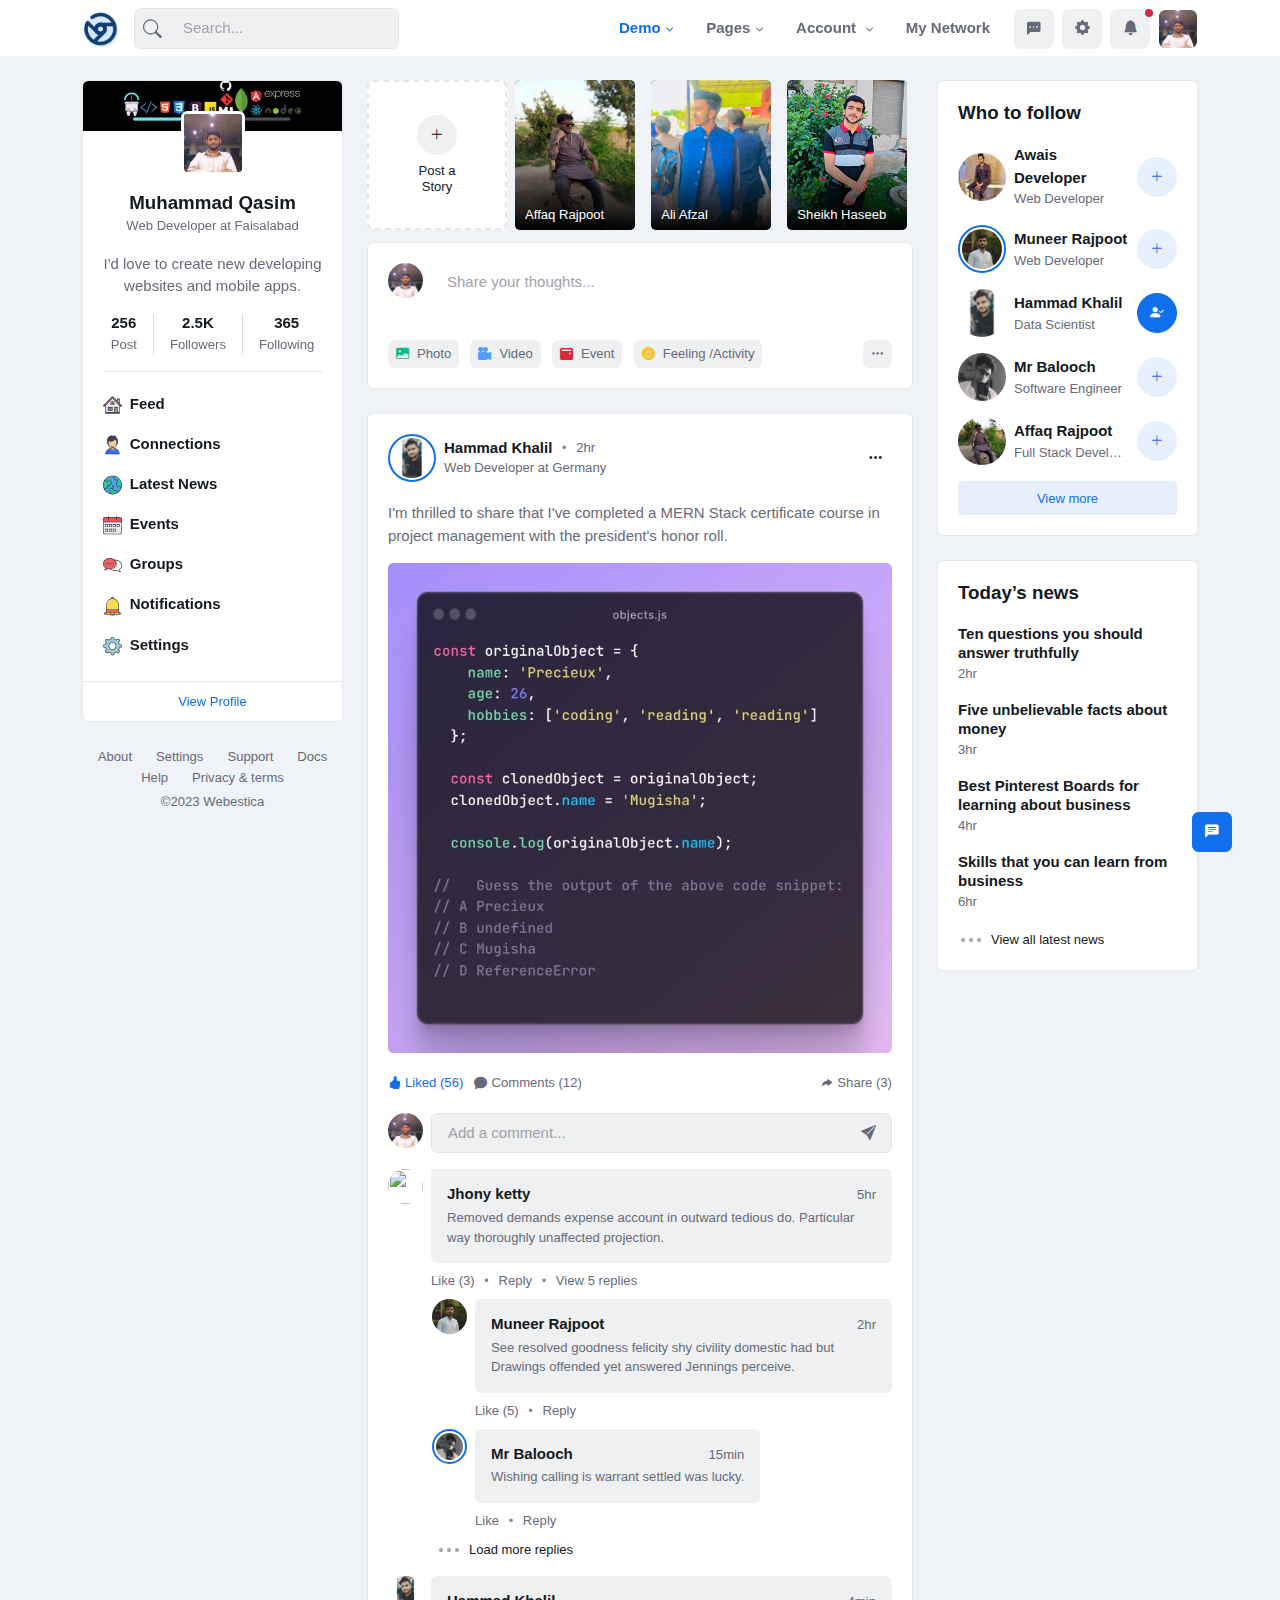
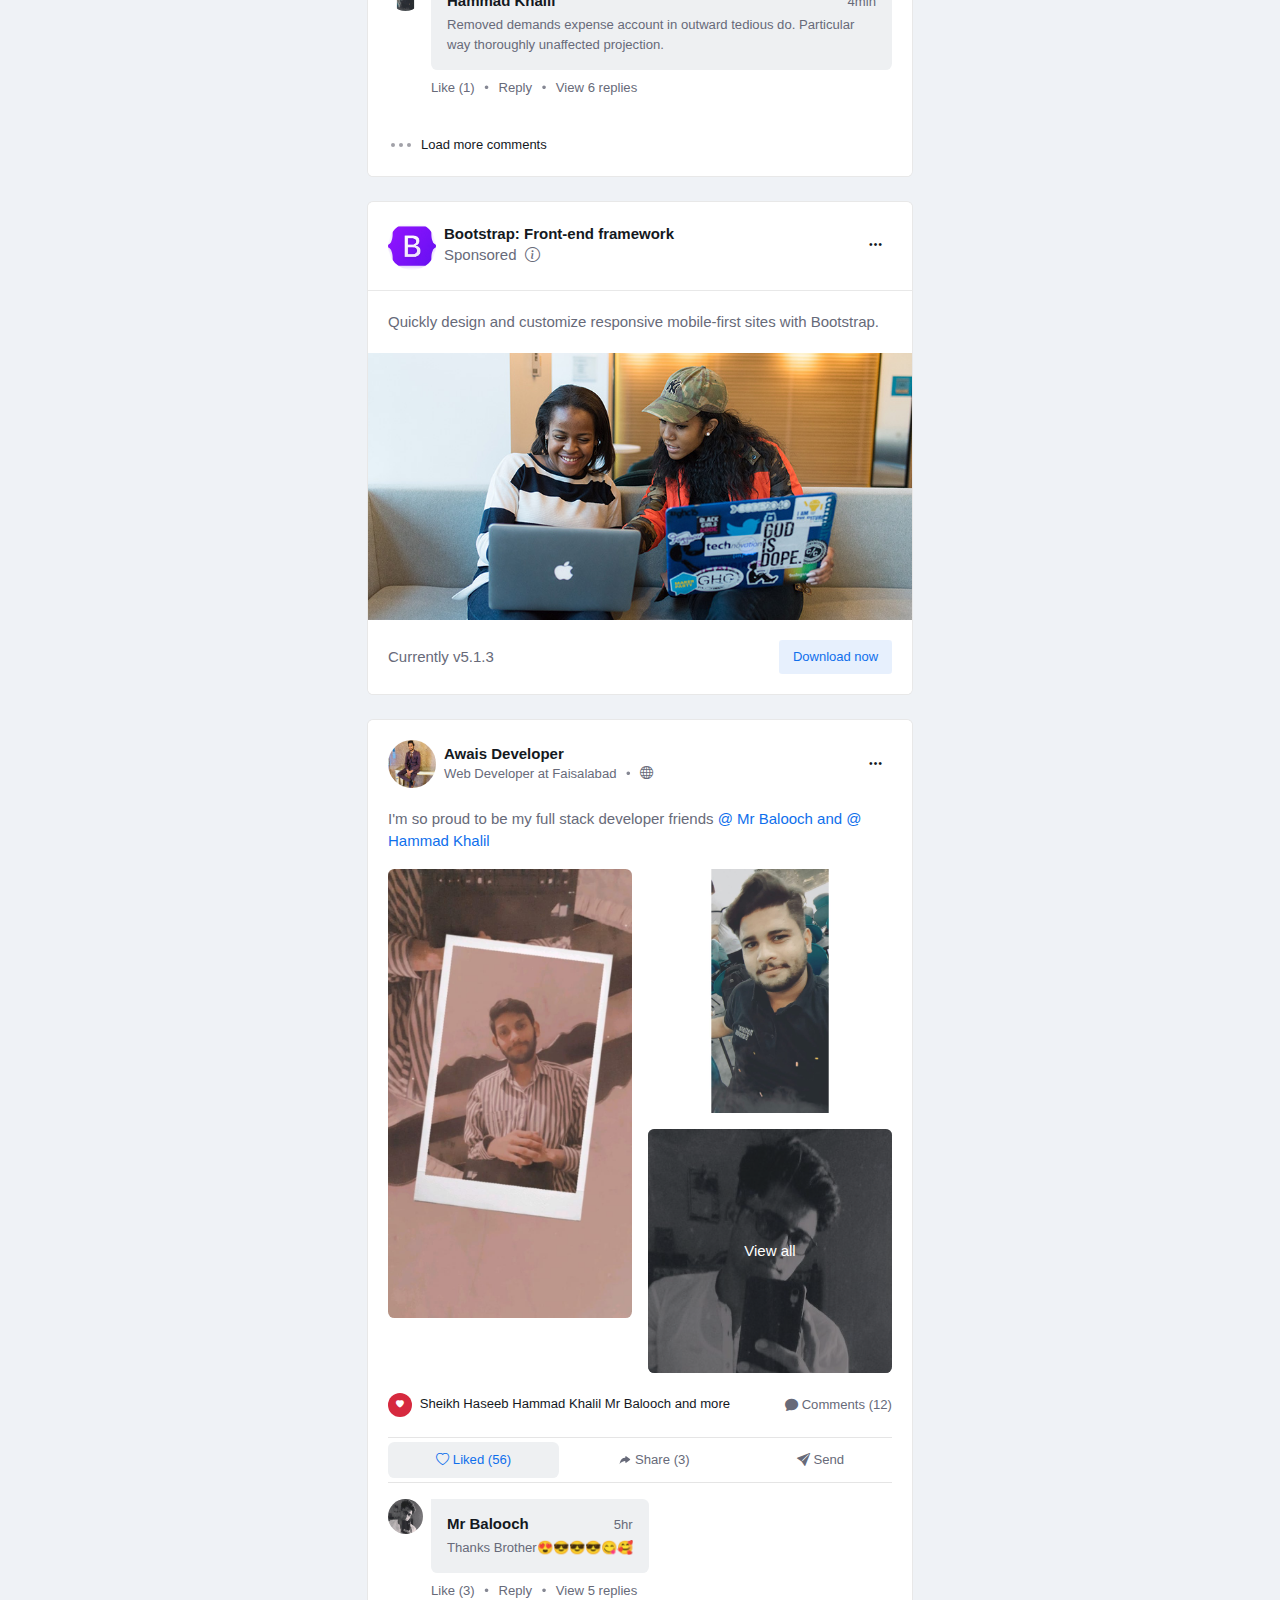
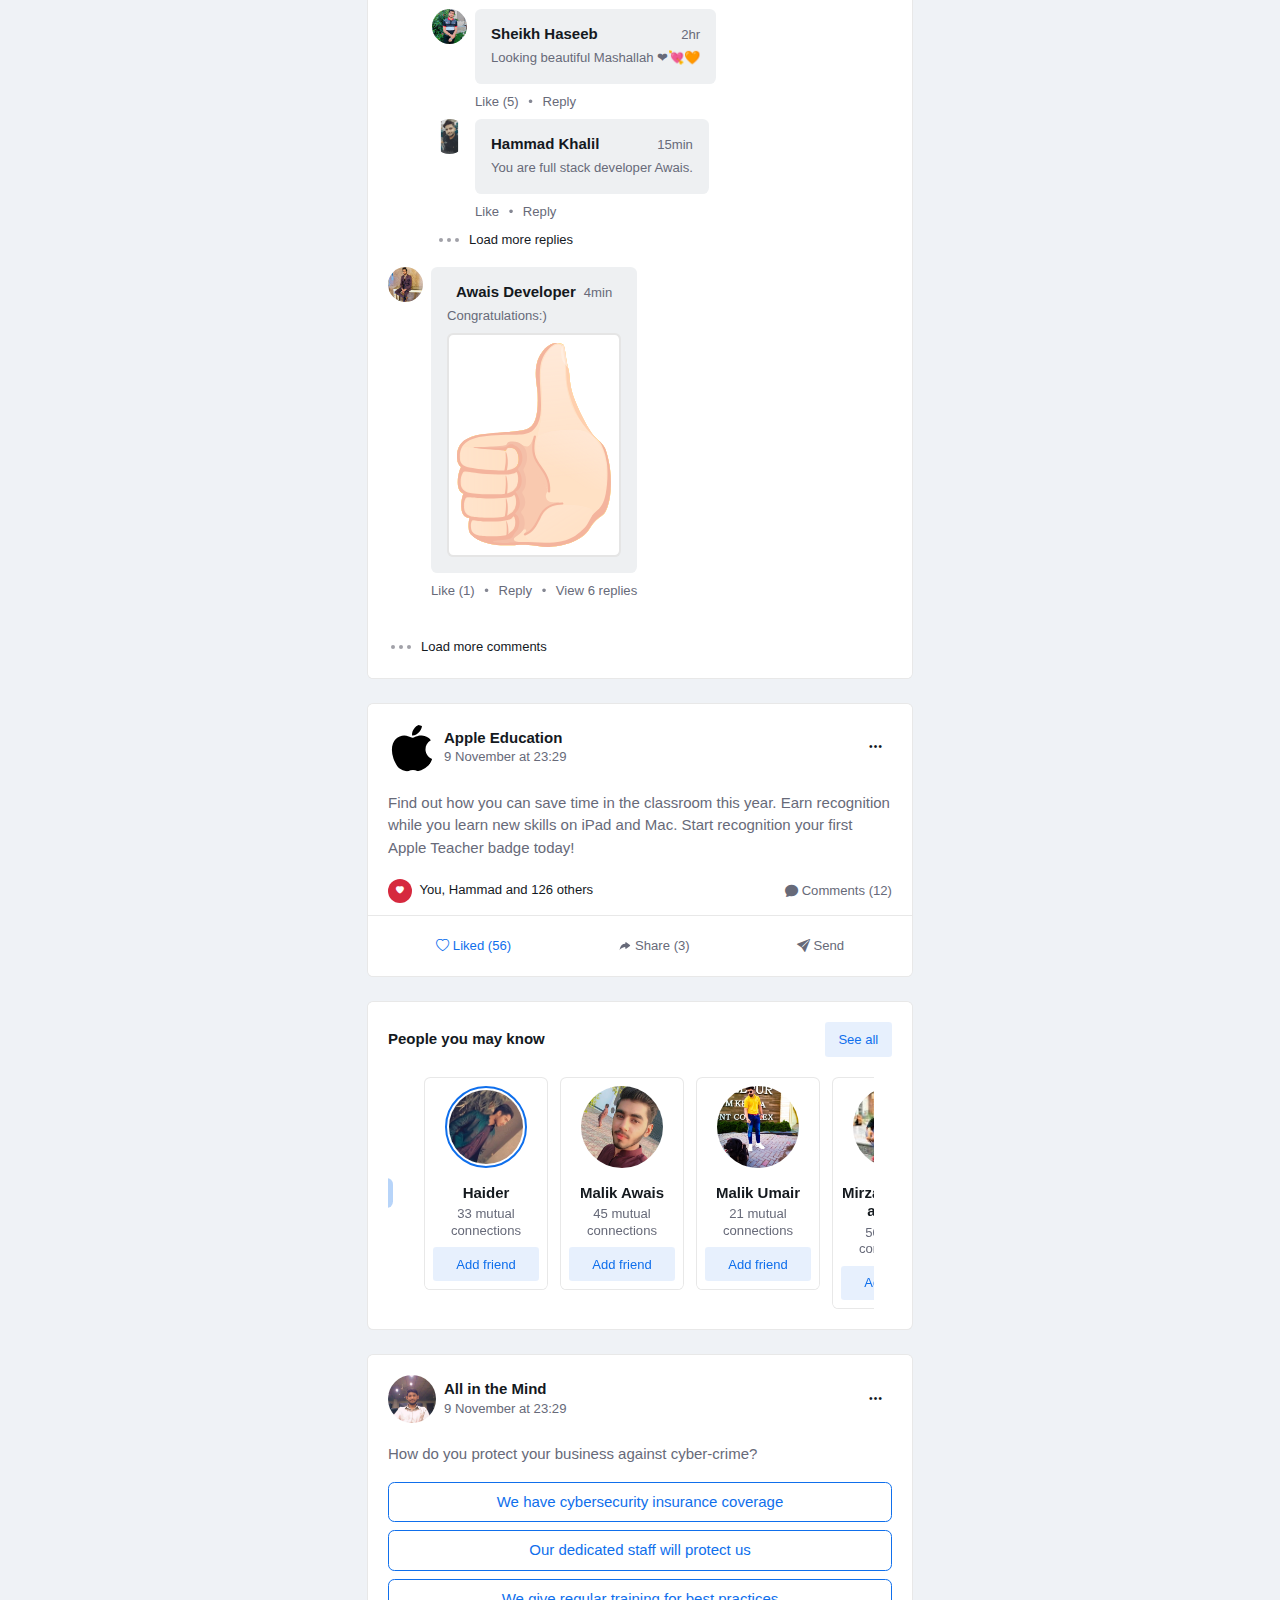
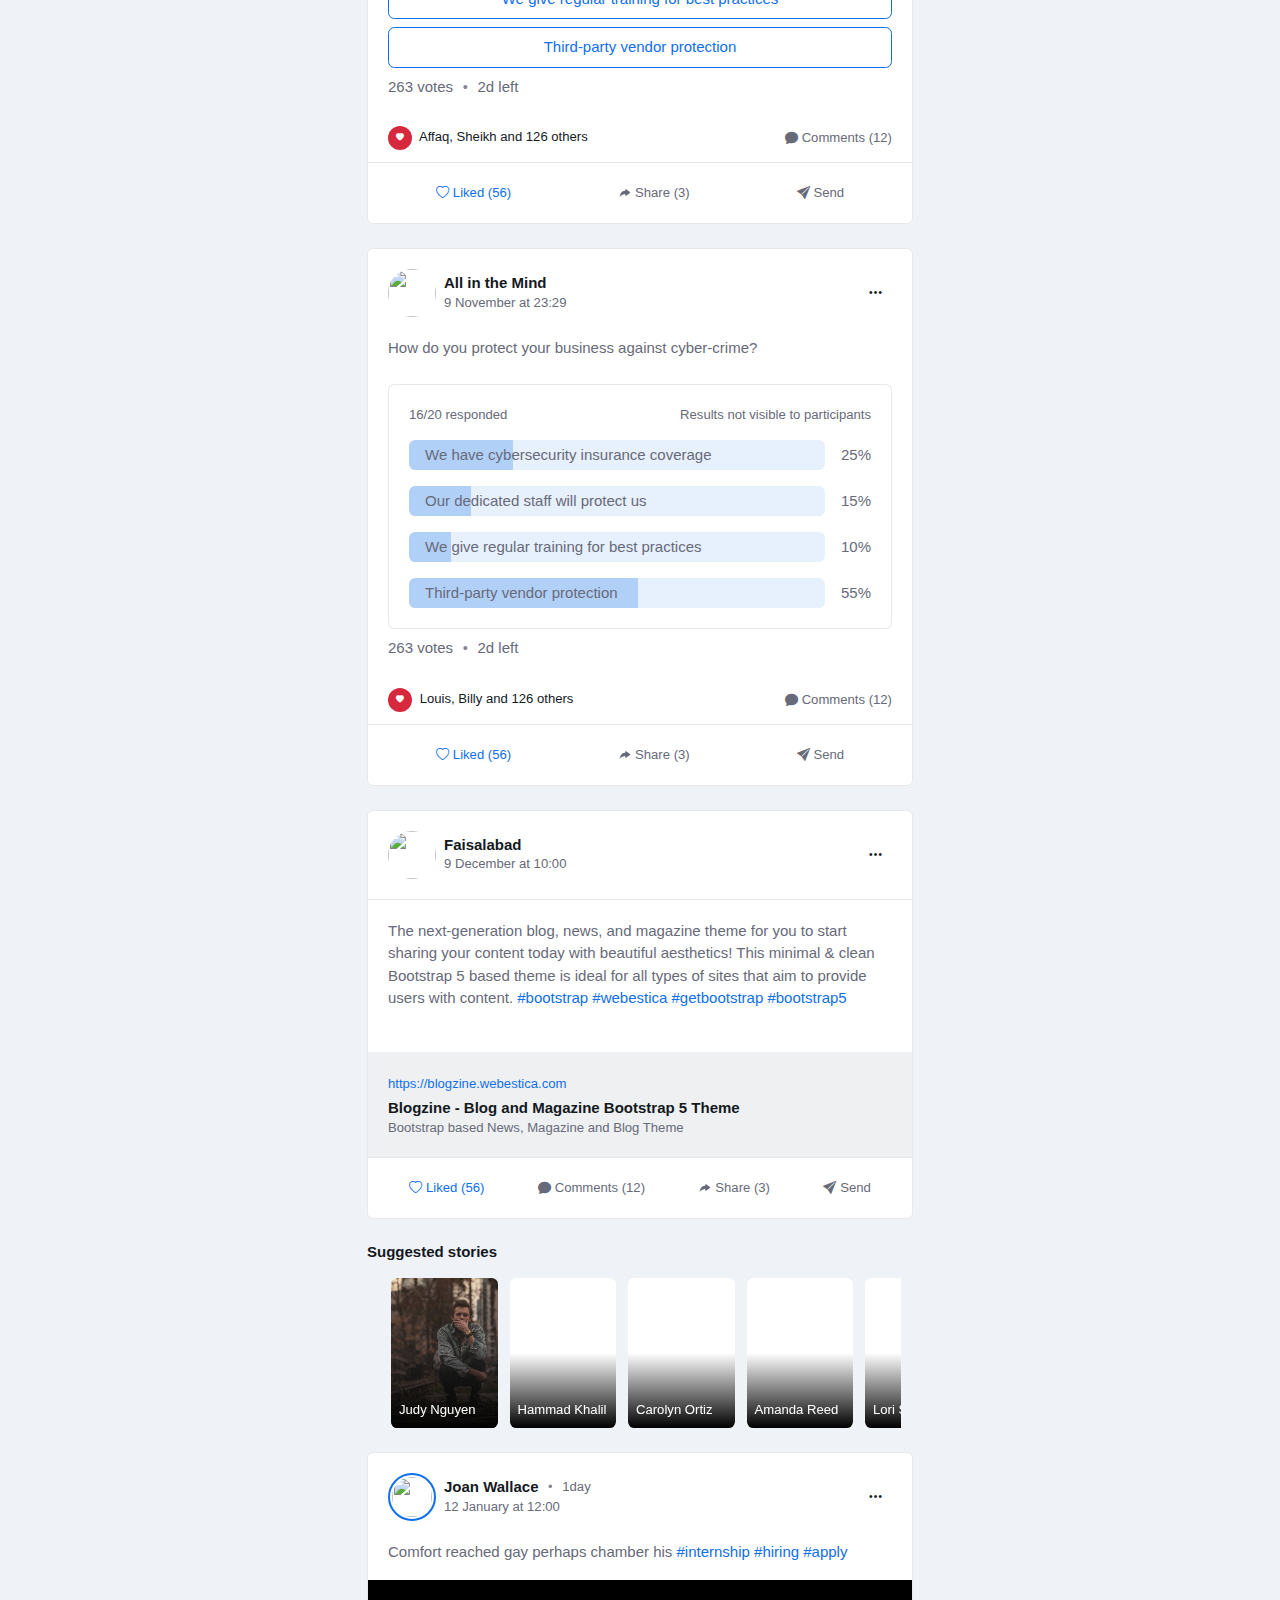
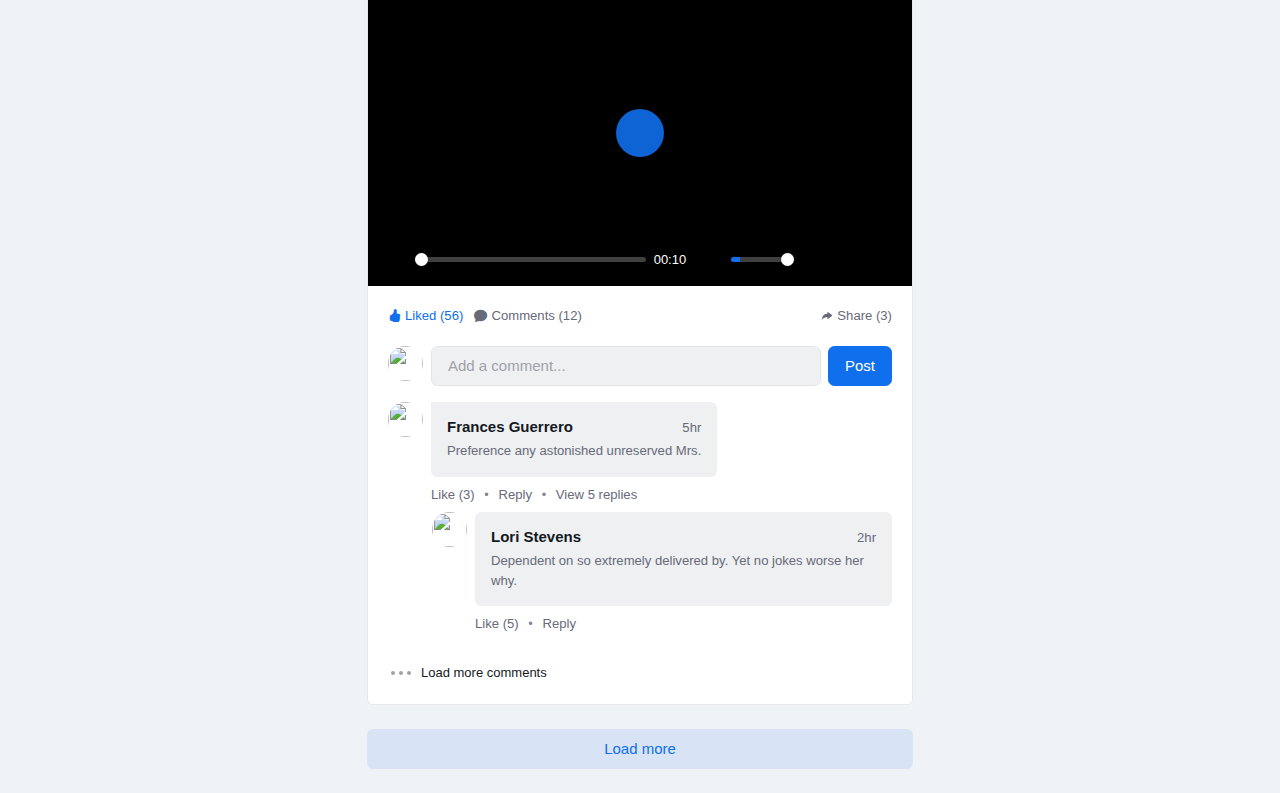
==== commit 3fac503f: "initial commit" ====
--- a/New folder/index.html
+++ b/New folder/index.html
@@ -935,10 +935,10 @@
                         class="nav nav-link-secondary flex-column fw-bold gap-2"
                       >
                         <li class="nav-item">
-                          <a class="nav-link" href="my-profile.html">
+                          <a class="nav-link" href="./profile.html">
                             <img
                               class="me-2 h-20px fa-fw"
-                              src="assets/images/icon/home-outline-filled.svg"
+                              src="./Images/home-outline-filled.svg"
                               alt=""
                             /><span>Feed </span></a
                           >
@@ -946,47 +946,47 @@
                         <li class="nav-item">
                           <a
                             class="nav-link"
-                            href="my-profile-connections.html"
+                            href="#"
                           >
                             <img
                               class="me-2 h-20px fa-fw"
-                              src="assets/images/icon/person-outline-filled.svg"
+                              src="./Images/person-outline-filled.svg"
                               alt=""
                             /><span>Connections </span></a
                           >
                         </li>
                         <li class="nav-item">
-                          <a class="nav-link" href="blog.html">
+                          <a class="nav-link" href="#">
                             <img
                               class="me-2 h-20px fa-fw"
-                              src="assets/images/icon/earth-outline-filled.svg"
+                              src="./Images/earth-outline-filled.svg"
                               alt=""
                             /><span>Latest News </span></a
                           >
                         </li>
                         <li class="nav-item">
-                          <a class="nav-link" href="events.html">
+                          <a class="nav-link" href="#">
                             <img
                               class="me-2 h-20px fa-fw"
-                              src="assets/images/icon/calendar-outline-filled.svg"
+                              src="./Images/calendar-outline-filled.svg"
                               alt=""
                             /><span>Events </span></a
                           >
                         </li>
                         <li class="nav-item">
-                          <a class="nav-link" href="groups.html">
+                          <a class="nav-link" href="#">
                             <img
                               class="me-2 h-20px fa-fw"
-                              src="assets/images/icon/chat-outline-filled.svg"
+                              src="./Images/chat-outline-filled.svg"
                               alt=""
                             /><span>Groups </span></a
                           >
                         </li>
                         <li class="nav-item">
-                          <a class="nav-link" href="notifications.html">
+                          <a class="nav-link" href="#">
                             <img
                               class="me-2 h-20px fa-fw"
-                              src="assets/images/icon/notification-outlined-filled.svg"
+                              src="./Images/notification-outlined-filled.svg"
                               alt=""
                             /><span>Notifications </span></a
                           >
@@ -995,7 +995,7 @@
                           <a class="nav-link" href="settings.html">
                             <img
                               class="me-2 h-20px fa-fw"
-                              src="assets/images/icon/cog-outline-filled.svg"
+                              src="./Images/cog-outline-filled.svg"
                               alt=""
                             /><span>Settings </span></a
                           >
@@ -1163,7 +1163,7 @@
                       itemtype="http://schema.org/Person"
                     >
                       <strong class="name" itemprop="name"
-                        >Ali Azal</strong
+                        >Ali Afzal</strong
                       >
                       <span class="time"></span>
                     </span>
@@ -1380,7 +1380,7 @@
                   <a href="#">
                     <img
                       class="avatar-img rounded-circle"
-                      src="./05 (1).jpg"
+                      src="./Images/WhatsApp Image 2023-07-18 at 23.34.57.jpg"
                       alt=""
                     />
                   </a>
@@ -2513,7 +2513,7 @@
                       <i
                         class="bi bi-heart-fill me-1 icon-xs bg-danger text-white rounded-circle"
                       ></i>
-                      Louis, Billy and 126 others
+                      You, Hammad and 126 others
                     </a>
                   </li>
                   <li class="nav-item ms-sm-auto">
@@ -2648,12 +2648,12 @@
                                   <a href="#!"
                                     ><img
                                       class="avatar-img rounded-circle"
-                                      src="./10.jpg"
+                                      src="./Images/haider.PNG"
                                       alt=""
                                   /></a>
                                 </div>
                                 <h6 class="card-title mb-1 mt-3">
-                                  <a href="#!"> Larry Lawson </a>
+                                  <a href="#!"> Haider </a>
                                 </h6>
                                 <p class="mb-0 small lh-sm">
                                   33 mutual connections
@@ -2683,12 +2683,12 @@
                                   <a href="#!"
                                     ><img
                                       class="avatar-img rounded-circle"
-                                      src="./11.jpg"
+                                      src="./Images/malik.PNG"
                                       alt=""
                                   /></a>
                                 </div>
                                 <h6 class="card-title mb-1 mt-3">
-                                  <a href="#!"> Louis Crawford </a>
+                                  <a href="#!"> Malik Awais </a>
                                 </h6>
                                 <p class="mb-0 small lh-sm">
                                   45 mutual connections
@@ -2718,12 +2718,12 @@
                                   <a href="#!"
                                     ><img
                                       class="avatar-img rounded-circle"
-                                      src="./09.jpg"
+                                      src="./Images/umair.PNG"
                                       alt=""
                                   /></a>
                                 </div>
                                 <h6 class="card-title mb-1 mt-3">
-                                  <a href="#!"> Dennis Barrett </a>
+                                  <a href="#!"> Malik Umair </a>
                                 </h6>
                                 <p class="mb-0 small lh-sm">
                                   21 mutual connections
@@ -2753,12 +2753,12 @@
                                   <a href="#!"
                                     ><img
                                       class="avatar-img rounded-circle"
-                                      src="./09.jpg"
+                                      src="./Images/saim.jpeg"
                                       alt=""
                                   /></a>
                                 </div>
                                 <h6 class="card-title mb-1 mt-3">
-                                  <a href="#!"> Amanda Reed </a>
+                                  <a href="#!"> MirzaMuhammadSaim </a>
                                 </h6>
                                 <p class="mb-0 small lh-sm">
                                   50 mutual connections
@@ -2788,12 +2788,12 @@
                                   <a href="#!"
                                     ><img
                                       class="avatar-img rounded-circle"
-                                      src="./10.jpg"
+                                      src="./Images/saqib.PNG"
                                       alt=""
                                   /></a>
                                 </div>
                                 <h6 class="card-title mb-1 mt-3">
-                                  <a href="#!"> Larry Lawson </a>
+                                  <a href="#!"> Muhammad Saqib </a>
                                 </h6>
                                 <p class="mb-0 small lh-sm">
                                   33 mutual connections
@@ -2823,12 +2823,12 @@
                                   <a href="#!"
                                     ><img
                                       class="avatar-img rounded-circle"
-                                      src="./11.jpg"
+                                      src="./Images/mudassar.jpg"
                                       alt=""
                                   /></a>
                                 </div>
                                 <h6 class="card-title mb-1 mt-3">
-                                  <a href="#!"> Louis Crawford </a>
+                                  <a href="#!"> Mudassar Yousaf </a>
                                 </h6>
                                 <p class="mb-0 small lh-sm">
                                   45 mutual connections
@@ -2858,12 +2858,12 @@
                                   <a href="#!"
                                     ><img
                                       class="avatar-img rounded-circle"
-                                      src="./12.jpg"
+                                      src="./Images/mashood.jpeg"
                                       alt=""
                                   /></a>
                                 </div>
                                 <h6 class="card-title mb-1 mt-3">
-                                  <a href="#!"> Dennis Barrett </a>
+                                  <a href="#!"> Mashood Developer </a>
                                 </h6>
                                 <p class="mb-0 small lh-sm">
                                   21 mutual connections
@@ -2895,12 +2895,12 @@
                                   <a href="#!"
                                     ><img
                                       class="avatar-img rounded-circle"
-                                      src="./12.jpg"
+                                      src="./Images/hammad.jpeg"
                                       alt=""
                                   /></a>
                                 </div>
                                 <h6 class="card-title mb-1 mt-3">
-                                  <a href="#!"> Amanda Reed </a>
+                                  <a href="#!"> Hammad Khalil</a>
                                 </h6>
                                 <p class="mb-0 small lh-sm">
                                   50 mutual connections
@@ -2931,12 +2931,12 @@
                                   <a href="#!"
                                     ><img
                                       class="avatar-img rounded-circle"
-                                      src="./12.jpg"
+                                      src="./Images/Affaq.jpg"
                                       alt=""
                                   /></a>
                                 </div>
                                 <h6 class="card-title mb-1 mt-3">
-                                  <a href="#!"> Larry Lawson </a>
+                                  <a href="#!"> Affaq Rajpoot </a>
                                 </h6>
                                 <p class="mb-0 small lh-sm">
                                   33 mutual connections
@@ -2967,12 +2967,12 @@
                                   <a href="#!"
                                     ><img
                                       class="avatar-img rounded-circle"
-                                      src="./11.jpg"
+                                      src="./Images/malik.PNG"
                                       alt=""
                                   /></a>
                                 </div>
                                 <h6 class="card-title mb-1 mt-3">
-                                  <a href="#!"> Louis Crawford </a>
+                                  <a href="#!"> Malik Awais </a>
                                 </h6>
                                 <p class="mb-0 small lh-sm">
                                   45 mutual connections
@@ -3003,12 +3003,12 @@
                                   <a href="#!"
                                     ><img
                                       class="avatar-img rounded-circle"
-                                      src="./12.jpg"
+                                      src="./Images/abrar.jpg"
                                       alt=""
                                   /></a>
                                 </div>
                                 <h6 class="card-title mb-1 mt-3">
-                                  <a href="#!"> Dennis Barrett </a>
+                                  <a href="#!"> Muhammad Abrar </a>
                                 </h6>
                                 <p class="mb-0 small lh-sm">
                                   21 mutual connections
@@ -3036,12 +3036,12 @@
                                   <a href="#!"
                                     ><img
                                       class="avatar-img rounded-circle"
-                                      src="./11.jpg"
+                                      src="./Images/haseeb.jpg"
                                       alt=""
                                   /></a>
                                 </div>
                                 <h6 class="card-title mb-1 mt-3">
-                                  <a href="#!"> Amanda Reed </a>
+                                  <a href="#!"> Sheikh Haseeb </a>
                                 </h6>
                                 <p class="mb-0 small lh-sm">
                                   50 mutual connections
@@ -3069,12 +3069,12 @@
                                   <a href="#!"
                                     ><img
                                       class="avatar-img rounded-circle"
-                                      src="assets/images/avatar/10.jpg"
+                                      src="./Images/muneer.jpeg"
                                       alt=""
                                   /></a>
                                 </div>
                                 <h6 class="card-title mb-1 mt-3">
-                                  <a href="#!"> Larry Lawson </a>
+                                  <a href="#!"> Muneer Rajpoot </a>
                                 </h6>
                                 <p class="mb-0 small lh-sm">
                                   33 mutual connections
@@ -3102,12 +3102,12 @@
                                   <a href="#!"
                                     ><img
                                       class="avatar-img rounded-circle"
-                                      src="assets/images/avatar/11.jpg"
+                                      src="./Images/362925441_821602189488988_3885953770600051377_n.jpg"
                                       alt=""
                                   /></a>
                                 </div>
                                 <h6 class="card-title mb-1 mt-3">
-                                  <a href="#!"> Louis Crawford </a>
+                                  <a href="#!"> Abdullah </a>
                                 </h6>
                                 <p class="mb-0 small lh-sm">
                                   45 mutual connections
@@ -3135,12 +3135,12 @@
                                   <a href="#!"
                                     ><img
                                       class="avatar-img rounded-circle"
-                                      src="assets/images/avatar/12.jpg"
+                                      src="./Images/balooch.jpeg"
                                       alt=""
                                   /></a>
                                 </div>
                                 <h6 class="card-title mb-1 mt-3">
-                                  <a href="#!"> Dennis Barrett </a>
+                                  <a href="#!"> Mr Balooch </a>
                                 </h6>
                                 <p class="mb-0 small lh-sm">
                                   21 mutual connections
@@ -3168,12 +3168,12 @@
                                   <a href="#!"
                                     ><img
                                       class="avatar-img rounded-circle"
-                                      src="./12.jpg"
+                                      src="./Images/ali.jpg"
                                       alt=""
                                   /></a>
                                 </div>
                                 <h6 class="card-title mb-1 mt-3">
-                                  <a href="#!"> Amanda Reed </a>
+                                  <a href="#!"> Ali Afzal </a>
                                 </h6>
                                 <p class="mb-0 small lh-sm">
                                   50 mutual connections
@@ -3203,12 +3203,12 @@
                                   <a href="#!"
                                     ><img
                                       class="avatar-img rounded-circle"
-                                      src="./10.jpg"
+                                      src="./Images/awais.jpeg"
                                       alt=""
                                   /></a>
                                 </div>
                                 <h6 class="card-title mb-1 mt-3">
-                                  <a href="#!"> Larry Lawson </a>
+                                  <a href="#!"> Awais Developer </a>
                                 </h6>
                                 <p class="mb-0 small lh-sm">
                                   33 mutual connections
@@ -3238,12 +3238,12 @@
                                   <a href="#!"
                                     ><img
                                       class="avatar-img rounded-circle"
-                                      src="./10.jpg"
+                                      src="./Images/hassan.jpeg"
                                       alt=""
                                   /></a>
                                 </div>
                                 <h6 class="card-title mb-1 mt-3">
-                                  <a href="#!"> Louis Crawford </a>
+                                  <a href="#!"> Hassan Gulzar</a>
                                 </h6>
                                 <p class="mb-0 small lh-sm">
                                   45 mutual connections
@@ -3434,7 +3434,7 @@
                       <i
                         class="bi bi-heart-fill me-1 icon-xs bg-danger text-white rounded-circle"
                       ></i>
-                      Louis, Billy and 126 others
+                      Affaq, Sheikh and 126 others
                     </a>
                   </li>
                   <li class="nav-item ms-sm-auto">
@@ -4081,7 +4081,7 @@
                                 <a
                                   href="#!"
                                   class="stretched-link text-white small"
-                                  >Samuel Bishop</a
+                                  >Hammad Khalil</a
                                 >
                               </div>
                             </div>
@@ -4982,14 +4982,14 @@
                         <a href="#!"
                           ><img
                             class="avatar-img rounded-circle"
-                            src="assets/images/avatar/04.jpg"
+                            src="./Images/awais.jpeg"
                             alt=""
                         /></a>
                       </div>
                       <!-- Title -->
                       <div class="overflow-hidden">
-                        <a class="h6 mb-0" href="#!">Judy Nguyen </a>
-                        <p class="mb-0 small text-truncate">News anchor</p>
+                        <a class="h6 mb-0" href="#!">Awais Developer </a>
+                        <p class="mb-0 small text-truncate">Web Developer </p>
                       </div>
                       <!-- Button -->
                       <a
@@ -5006,14 +5006,14 @@
                         <a href="#!">
                           <img
                             class="avatar-img rounded-circle"
-                            src="assets/images/avatar/05.jpg"
+                            src="./Images/muneer.jpeg"
                             alt=""
                           />
                         </a>
                       </div>
                       <!-- Title -->
                       <div class="overflow-hidden">
-                        <a class="h6 mb-0" href="#!">Amanda Reed </a>
+                        <a class="h6 mb-0" href="#!">Muneer Rajpoot </a>
                         <p class="mb-0 small text-truncate">Web Developer</p>
                       </div>
                       <!-- Button -->
@@ -5032,15 +5032,15 @@
                         <a href="#">
                           <img
                             class="avatar-img rounded-circle"
-                            src="assets/images/avatar/11.jpg"
+                            src="./Images/hammad.jpeg"
                             alt=""
                           />
                         </a>
                       </div>
                       <!-- Title -->
                       <div class="overflow-hidden">
-                        <a class="h6 mb-0" href="#!">Billy Vasquez </a>
-                        <p class="mb-0 small text-truncate">News anchor</p>
+                        <a class="h6 mb-0" href="#!">Hammad Khalil</a> </a>
+                        <p class="mb-0 small text-truncate">Data Scientist</p>
                       </div>
                       <!-- Button -->
                       <a
@@ -5058,16 +5058,16 @@
                         <a href="#">
                           <img
                             class="avatar-img rounded-circle"
-                            src="assets/images/avatar/01.jpg"
+                            src="./Images/balooch.jpeg"
                             alt=""
                           />
                         </a>
                       </div>
                       <!-- Title -->
                       <div class="overflow-hidden">
-                        <a class="h6 mb-0" href="#!">Lori Ferguson </a>
+                        <a class="h6 mb-0" href="#!">Mr Balooch </a>
                         <p class="mb-0 small text-truncate">
-                          Web Developer at Webestica
+                      Software Engineer
                         </p>
                       </div>
                       <!-- Button -->
@@ -5086,15 +5086,15 @@
                         <a href="#">
                           <img
                             class="avatar-img rounded-circle"
-                            src="assets/images/avatar/placeholder.jpg"
+                            src="./Images/Affaq.jpg"
                             alt=""
                           />
                         </a>
                       </div>
                       <!-- Title -->
                       <div class="overflow-hidden">
-                        <a class="h6 mb-0" href="#!">Carolyn Ortiz </a>
-                        <p class="mb-0 small text-truncate">News anchor</p>
+                        <a class="h6 mb-0" href="#!">Affaq Rajpoot </a>
+                        <p class="mb-0 small text-truncate">Full Stack Developer</p>
                       </div>
                       <!-- Button -->
                       <a
@@ -5130,7 +5130,7 @@
                     <!-- News item -->
                     <div class="mb-3">
                       <h6 class="mb-0">
-                        <a href="blog-details.html"
+                        <a href="#"
                           >Ten questions you should answer truthfully</a
                         >
                       </h6>
@@ -5139,7 +5139,7 @@
                     <!-- News item -->
                     <div class="mb-3">
                       <h6 class="mb-0">
-                        <a href="blog-details.html"
+                        <a href="#"
                           >Five unbelievable facts about money</a
                         >
                       </h6>
@@ -5148,7 +5148,7 @@
                     <!-- News item -->
                     <div class="mb-3">
                       <h6 class="mb-0">
-                        <a href="blog-details.html"
+                        <a href="#"
                           >Best Pinterest Boards for learning about business</a
                         >
                       </h6>
@@ -5157,7 +5157,7 @@
                     <!-- News item -->
                     <div class="mb-3">
                       <h6 class="mb-0">
-                        <a href="blog-details.html"
+                        <a href="#"
                           >Skills that you can learn from business</a
                         >
                       </h6>
@@ -5249,12 +5249,12 @@
 				<li class="mt-3 hstack gap-3 align-items-center position-relative toast-btn" data-target="chatToast">
 					<!-- Avatar -->
 					<div class="avatar status-online">
-						<img class="avatar-img rounded-circle" src="assets/images/avatar/01.jpg" alt="">
+						<img class="avatar-img rounded-circle" src="./Images/haseeb.jpg" alt="">
 					</div>
 					<!-- Info -->
 					<div class="overflow-hidden">
-						<a class="h6 mb-0 stretched-link" href="#!">Frances Guerrero </a>
-						<div class="small text-secondary text-truncate">Frances sent a photo.</div>
+						<a class="h6 mb-0 stretched-link" href="#!">Sheikh Haseeb </a>
+						<div class="small text-secondary text-truncate">Sheikh sent a photo.</div>
 					</div>
 					<!-- Chat time -->
 					<div class="small ms-auto text-nowrap"> Just now </div>
@@ -5264,12 +5264,12 @@
 				<li class="mt-3 hstack gap-3 align-items-center position-relative toast-btn" data-target="chatToast2">
 					<!-- Avatar -->
 					<div class="avatar status-online">
-						<img class="avatar-img rounded-circle" src="assets/images/avatar/02.jpg" alt="">
+						<img class="avatar-img rounded-circle" src="./Images/ali.jpg" alt="">
 					</div>
 					<!-- Info -->
 					<div class="overflow-hidden">
-						<a class="h6 mb-0 stretched-link" href="#!">Lori Ferguson </a>
-						<div class="small text-secondary text-truncate">You missed a call form Carolyn🤙</div>
+						<a class="h6 mb-0 stretched-link" href="#!">Ali Afzal </a>
+						<div class="small text-secondary text-truncate">You missed a call form Affaq🤙</div>
 					</div>
 					<!-- Chat time -->
 					<div class="small ms-auto text-nowrap"> 1min </div>
@@ -5279,12 +5279,12 @@
 				<li class="mt-3 hstack gap-3 align-items-center position-relative">
 					<!-- Avatar -->
 					<div class="avatar status-offline">
-						<img class="avatar-img rounded-circle" src="assets/images/avatar/placeholder.jpg" alt="">
+						<img class="avatar-img rounded-circle" src="./Images/hassan.jpeg" alt="">
 					</div>
 					<!-- Info -->
 					<div class="overflow-hidden">
-						<a class="h6 mb-0 stretched-link" href="#!">Samuel Bishop </a>
-						<div class="small text-secondary text-truncate">Day sweetness why cordially 😊</div>
+						<a class="h6 mb-0 stretched-link" href="#!">Hassan Gulzar </a>
+						<div class="small text-secondary text-truncate">Assalam o Alaikum 😊</div>
 					</div>
 					<!-- Chat time -->
 					<div class="small ms-auto text-nowrap"> 2min </div>
@@ -5294,11 +5294,11 @@
 				<li class="mt-3 hstack gap-3 align-items-center position-relative">
 					<!-- Avatar -->
 					<div class="avatar">
-						<img class="avatar-img rounded-circle" src="assets/images/avatar/04.jpg" alt="">
+						<img class="avatar-img rounded-circle" src="./Images/saqib.PNG" alt="">
 					</div>
 					<!-- Info -->
 					<div class="overflow-hidden">
-						<a class="h6 mb-0 stretched-link" href="#!">Dennis Barrett </a>
+						<a class="h6 mb-0 stretched-link" href="#!">Muhammad Saqib  </a>
 						<div class="small text-secondary text-truncate">Happy birthday🎂</div>
 					</div>
 					<!-- Chat time -->
@@ -5309,11 +5309,11 @@
 				<li class="mt-3 hstack gap-3 align-items-center position-relative">
 					<!-- Avatar -->
 					<div class="avatar avatar-story status-online">
-						<img class="avatar-img rounded-circle" src="assets/images/avatar/05.jpg" alt="">
+						<img class="avatar-img rounded-circle" src="./Images/mashood.jpeg" alt="">
 					</div>
 					<!-- Info -->
 					<div class="overflow-hidden">
-						<a class="h6 mb-0 stretched-link" href="#!">Judy Nguyen </a>
+						<a class="h6 mb-0 stretched-link" href="#!">Mashood Developer</a>
 						<div class="small text-secondary text-truncate">Thank you!</div>
 					</div>
 					<!-- Chat time -->
@@ -5324,11 +5324,11 @@
 				<li class="mt-3 hstack gap-3 align-items-center position-relative">
 					<!-- Avatar -->
 					<div class="avatar status-online">
-						<img class="avatar-img rounded-circle" src="assets/images/avatar/06.jpg" alt="">
+						<img class="avatar-img rounded-circle" src="./Images/saim.jpeg" alt="">
 					</div>
 					<!-- Info -->
 					<div class="overflow-hidden">
-						<a class="h6 mb-0 stretched-link" href="#!">Carolyn Ortiz </a>
+						<a class="h6 mb-0 stretched-link" href="#!">	MirzaMuhammadSaim </a>
 						<div class="small text-secondary text-truncate">Greetings from Webestica.</div>
 					</div>
 					<!-- Chat time -->
@@ -5341,22 +5341,22 @@
 					<div class="flex-shrink-0 avatar">
 						<ul class="avatar-group avatar-group-four">
 							<li class="avatar avatar-xxs">
-								<img class="avatar-img rounded-circle" src="assets/images/avatar/06.jpg" alt="avatar">
+								<img class="avatar-img rounded-circle" src="./Images/awais.jpeg" alt="avatar">
 							</li>
 							<li class="avatar avatar-xxs">
-								<img class="avatar-img rounded-circle" src="assets/images/avatar/07.jpg" alt="avatar">
+								<img class="avatar-img rounded-circle" src="./Images/hammad.jpeg" alt="avatar">
 							</li>
 							<li class="avatar avatar-xxs">
-								<img class="avatar-img rounded-circle" src="assets/images/avatar/08.jpg" alt="avatar">
+								<img class="avatar-img rounded-circle" src="./Images/balooch.jpeg" alt="avatar">
 							</li>
 							<li class="avatar avatar-xxs">
-								<img class="avatar-img rounded-circle" src="assets/images/avatar/09.jpg" alt="avatar">
+								<img class="avatar-img rounded-circle" src="./Images/haseeb.jpg" alt="avatar">
 							</li>
 						</ul>
 					</div>
 					<!-- Info -->
 					<div class="overflow-hidden">
-						<a class="h6 mb-0 stretched-link text-truncate d-inline-block" href="#!">Frances, Lori, Amanda, Lawson </a>
+						<a class="h6 mb-0 stretched-link text-truncate d-inline-block" href="#!">Awais, Hammad, Balooch, Sheikh </a>
 						<div class="small text-secondary text-truncate">Btw are you looking for job change?</div>
 					</div>
 					<!-- Chat time -->
@@ -5367,11 +5367,11 @@
 				<li class="mt-3 hstack gap-3 align-items-center position-relative">
 					<!-- Avatar -->
 					<div class="avatar status-offline">
-						<img class="avatar-img rounded-circle" src="assets/images/avatar/08.jpg" alt="">
+						<img class="avatar-img rounded-circle" src="./Images/mudassar.jpg" alt="">
 					</div>
 					<!-- Info -->
 					<div class="overflow-hidden">
-						<a class="h6 mb-0 stretched-link" href="#!">Bryan Knight </a>
+						<a class="h6 mb-0 stretched-link" href="#!">Mudassar Yousaf </a>
 						<div class="small text-secondary text-truncate">if you are available to discuss🙄</div>
 					</div>
 					<!-- Chat time -->
@@ -5382,11 +5382,11 @@
 				<li class="mt-3 hstack gap-3 align-items-center position-relative">
 					<!-- Avatar -->
 					<div class="avatar">
-						<img class="avatar-img rounded-circle" src="assets/images/avatar/09.jpg" alt="">
+						<img class="avatar-img rounded-circle" src="./Images/malik.PNG" alt="">
 					</div>
 					<!-- Info -->
 					<div class="overflow-hidden">
-						<a class="h6 mb-0 stretched-link" href="#!">Louis Crawford </a>
+						<a class="h6 mb-0 stretched-link" href="#!">Malik Awais</a>
 						<div class="small text-secondary text-truncate">🙌Congrats on your work anniversary!</div>
 					</div>
 					<!-- Chat time -->
@@ -5397,11 +5397,11 @@
 				<li class="mt-3 hstack gap-3 align-items-center position-relative">
 					<!-- Avatar -->
 					<div class="avatar status-online">
-						<img class="avatar-img rounded-circle" src="assets/images/avatar/10.jpg" alt="">
+						<img class="avatar-img rounded-circle" src="./Images/haider.PNG" alt="">
 					</div>
 					<!-- Info -->
 					<div class="overflow-hidden">
-						<a class="h6 mb-0 stretched-link" href="#!">Jacqueline Miller </a>
+						<a class="h6 mb-0 stretched-link" href="#!">Haider  </a>
 						<div class="small text-secondary text-truncate">No sorry, Thanks.</div>
 					</div>
 					<!-- Chat time -->
@@ -5412,11 +5412,11 @@
 				<li class="mt-3 hstack gap-3 align-items-center position-relative">
 					<!-- Avatar -->
 					<div class="avatar">
-						<img class="avatar-img rounded-circle" src="assets/images/avatar/11.jpg" alt="">
+						<img class="avatar-img rounded-circle" src="./Images/umair.PNG" alt="">
 					</div>
 					<!-- Info -->
 					<div class="overflow-hidden">
-						<a class="h6 mb-0 stretched-link" href="#!">Amanda Reed </a>
+						<a class="h6 mb-0 stretched-link" href="#!">Malik Umair </a>
 						<div class="small text-secondary text-truncate">Interested can share CV at.</div>
 					</div>
 					<!-- Chat time -->
@@ -5427,11 +5427,11 @@
 				<li class="mt-3 hstack gap-3 align-items-center position-relative">
 					<!-- Avatar -->
 					<div class="avatar status-online">
-						<img class="avatar-img rounded-circle" src="assets/images/avatar/12.jpg" alt="">
+						<img class="avatar-img rounded-circle" src="Images/Affaq.jpg" alt="">
 					</div>
 					<!-- Info -->
 					<div class="overflow-hidden">
-						<a class="h6 mb-0 stretched-link" href="#!">Larry Lawson </a>
+						<a class="h6 mb-0 stretched-link" href="#!">Affaq Rajpoot </a>
 						<div class="small text-secondary text-truncate">Hope you're doing well and Safe.</div>
 					</div>
 					<!-- Chat time -->
@@ -5772,7 +5772,7 @@
 				 <div class="d-flex mb-3">
 					<!-- Avatar -->
 					<div class="avatar avatar-xs me-2">
-						<img class="avatar-img rounded-circle" src="assets/images/avatar/03.jpg" alt="">
+						<img class="avatar-img rounded-circle" src="./Images/" alt="">
 					</div>
 					<!-- Feed box  -->
 					<form class="w-100">
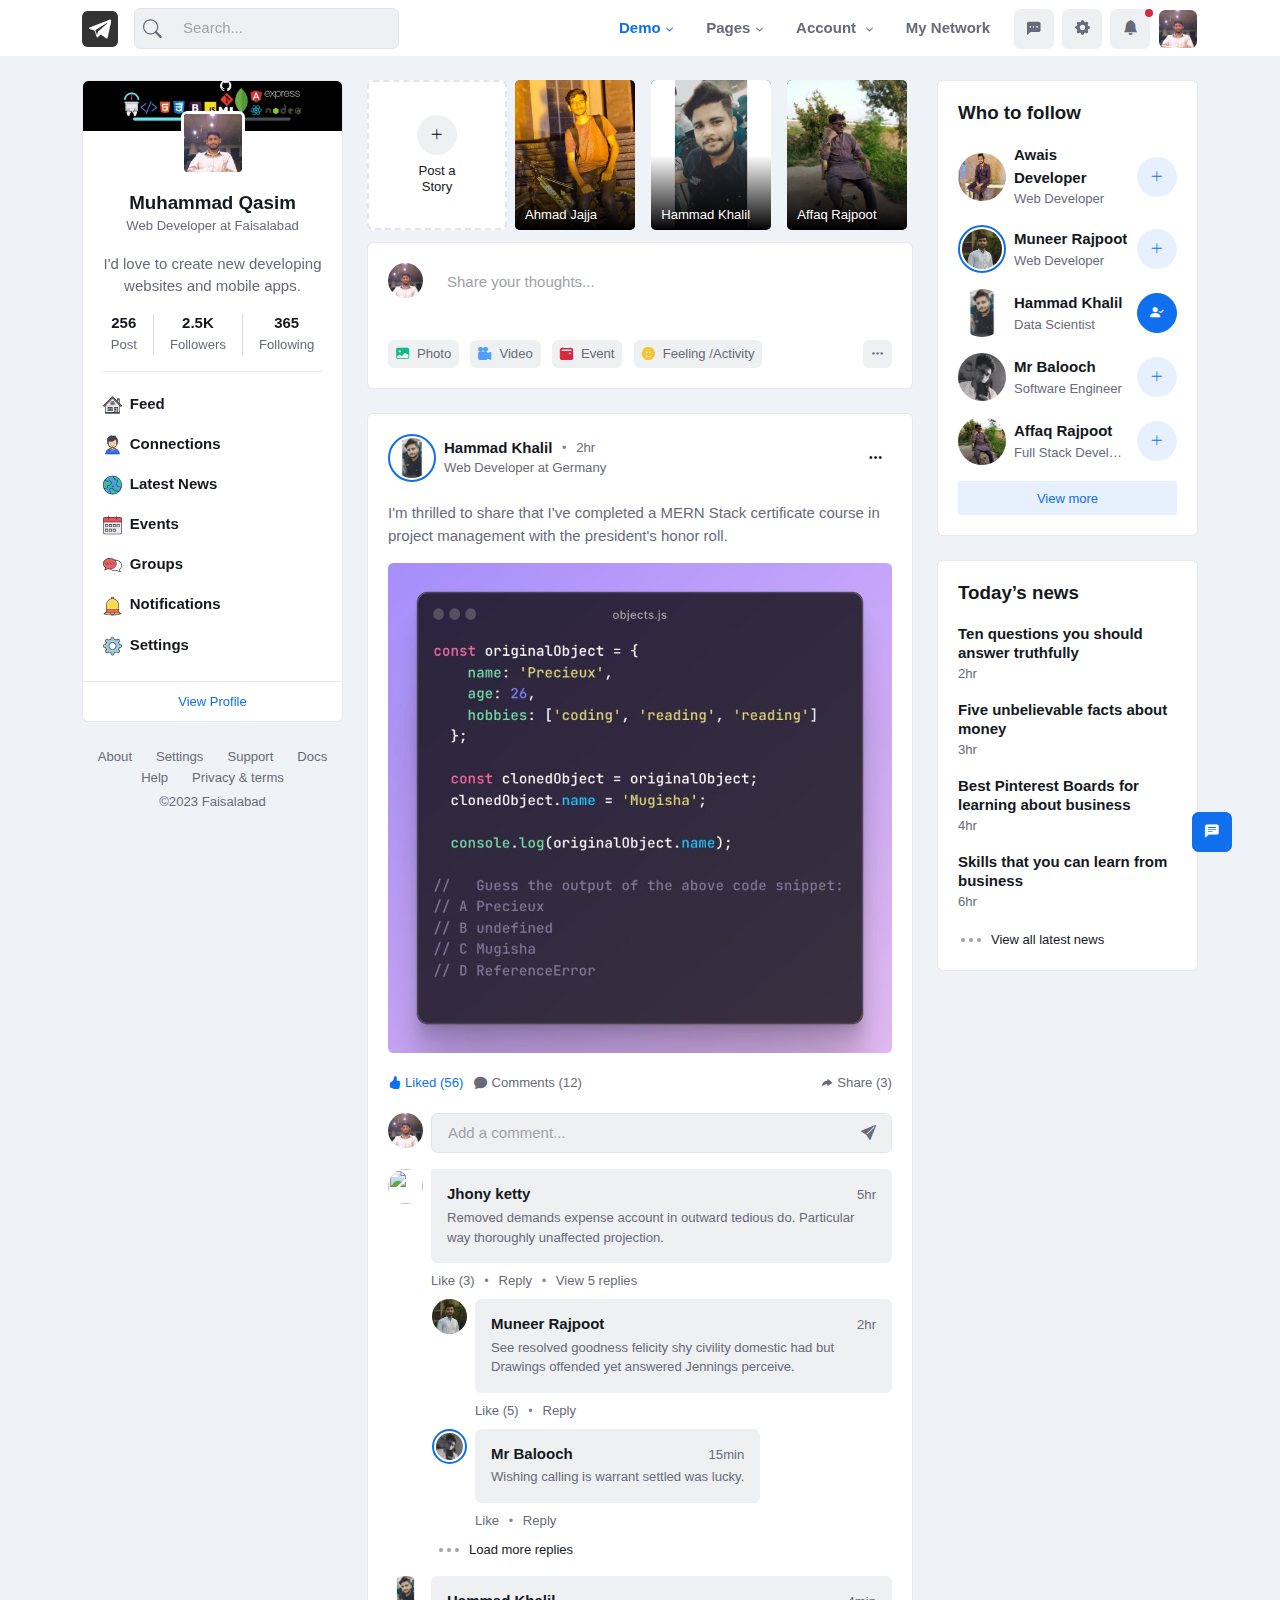
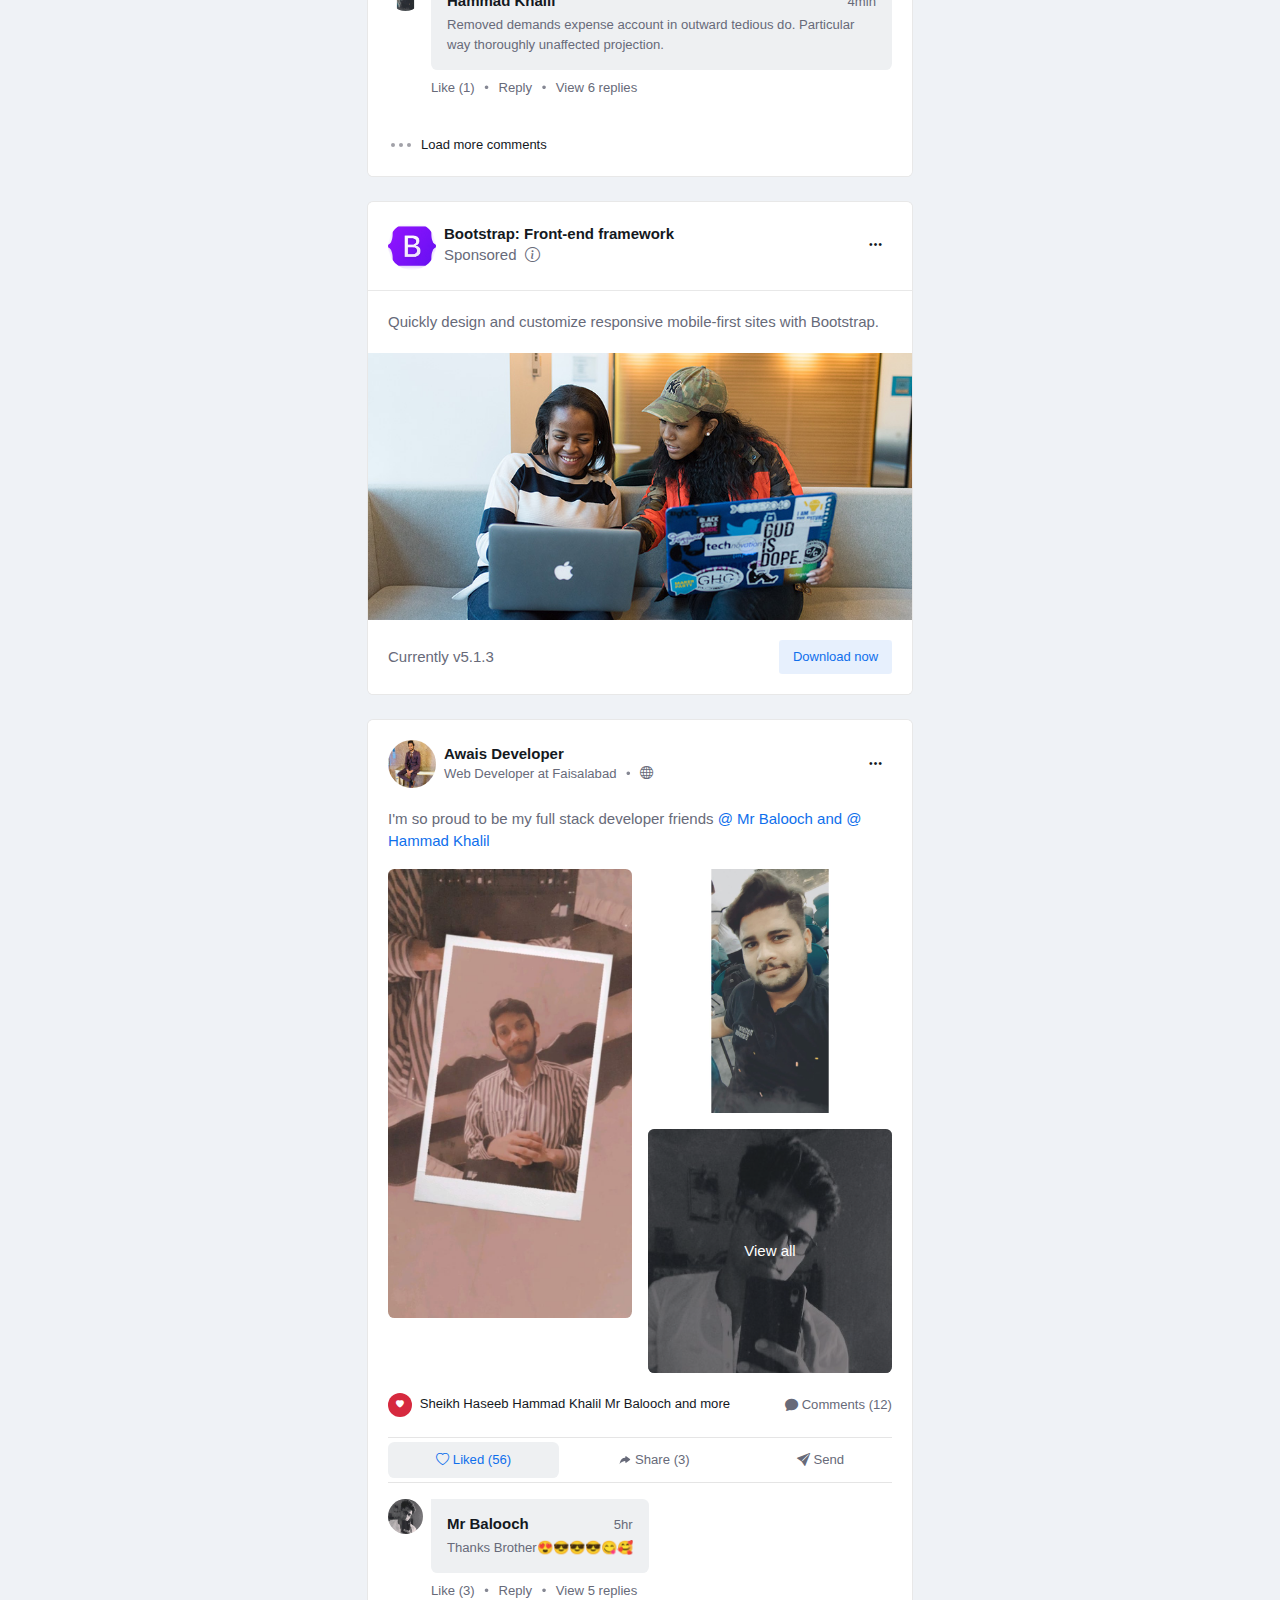
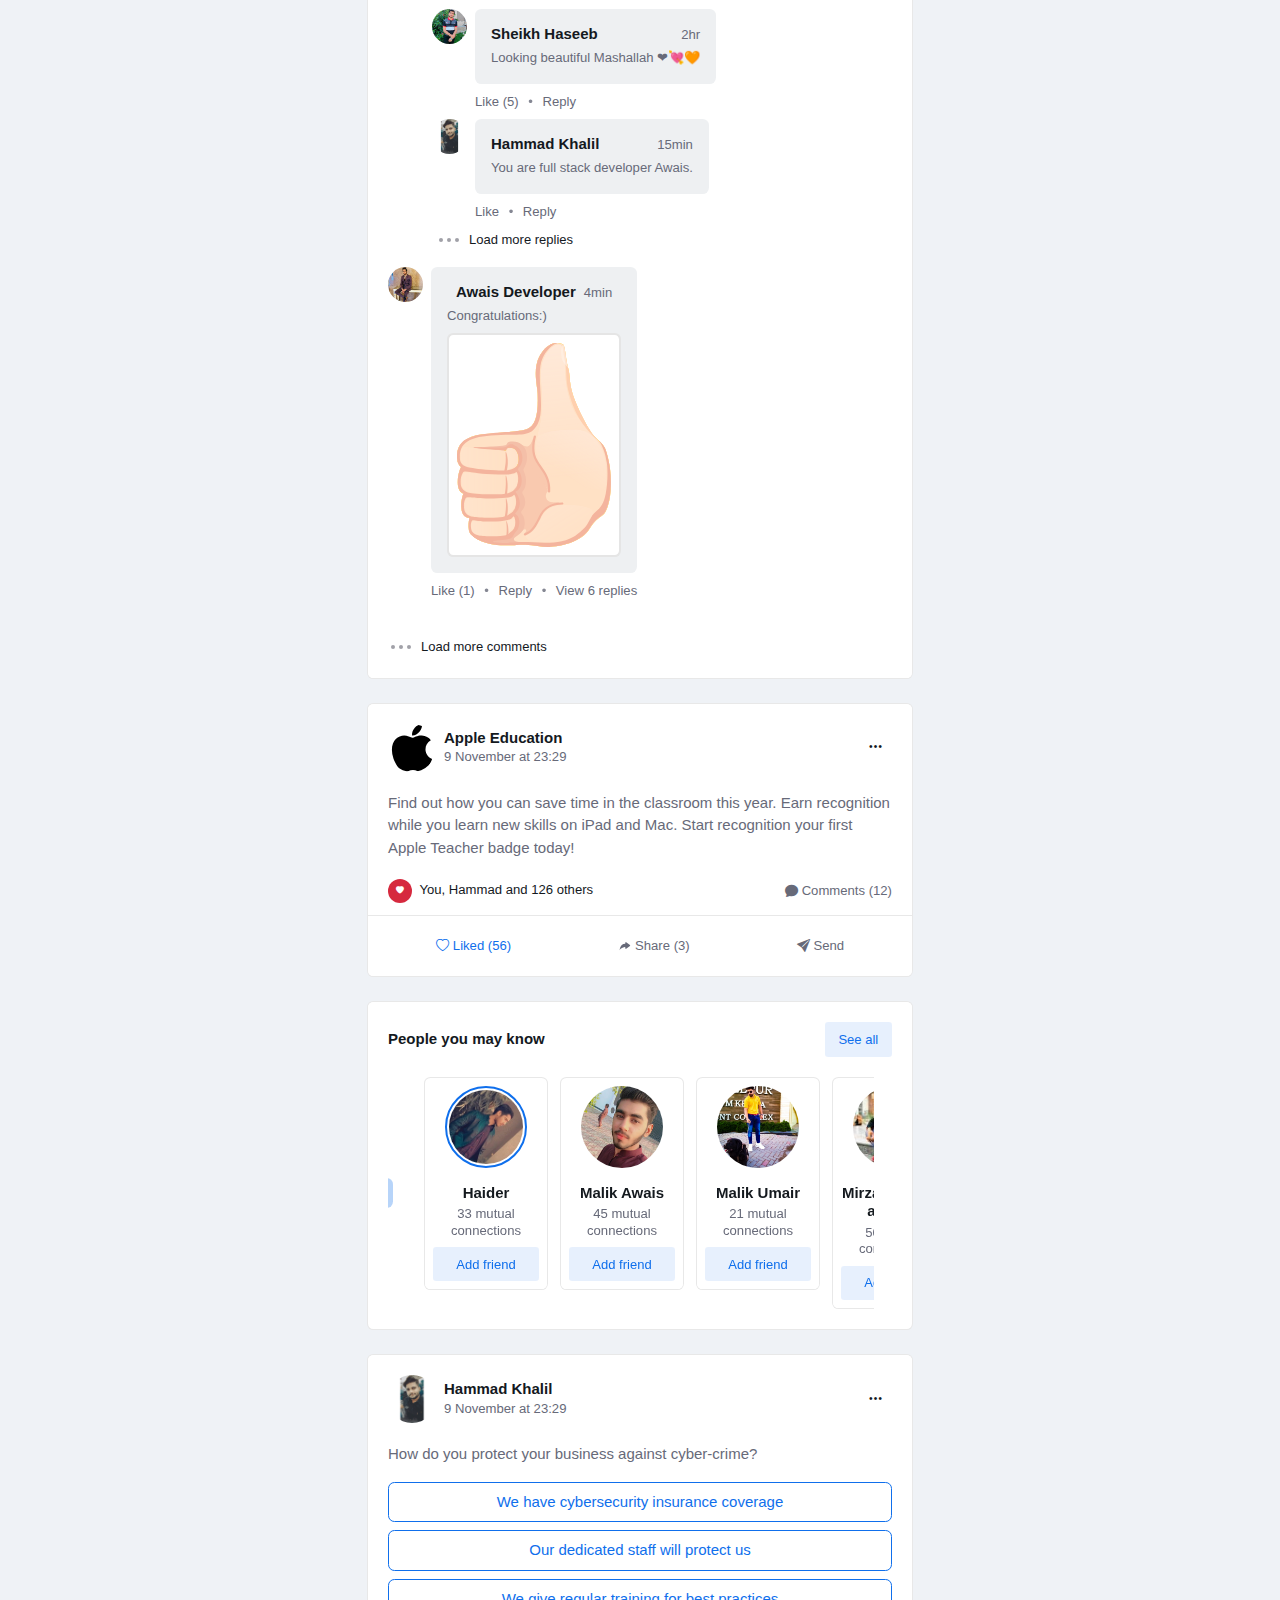
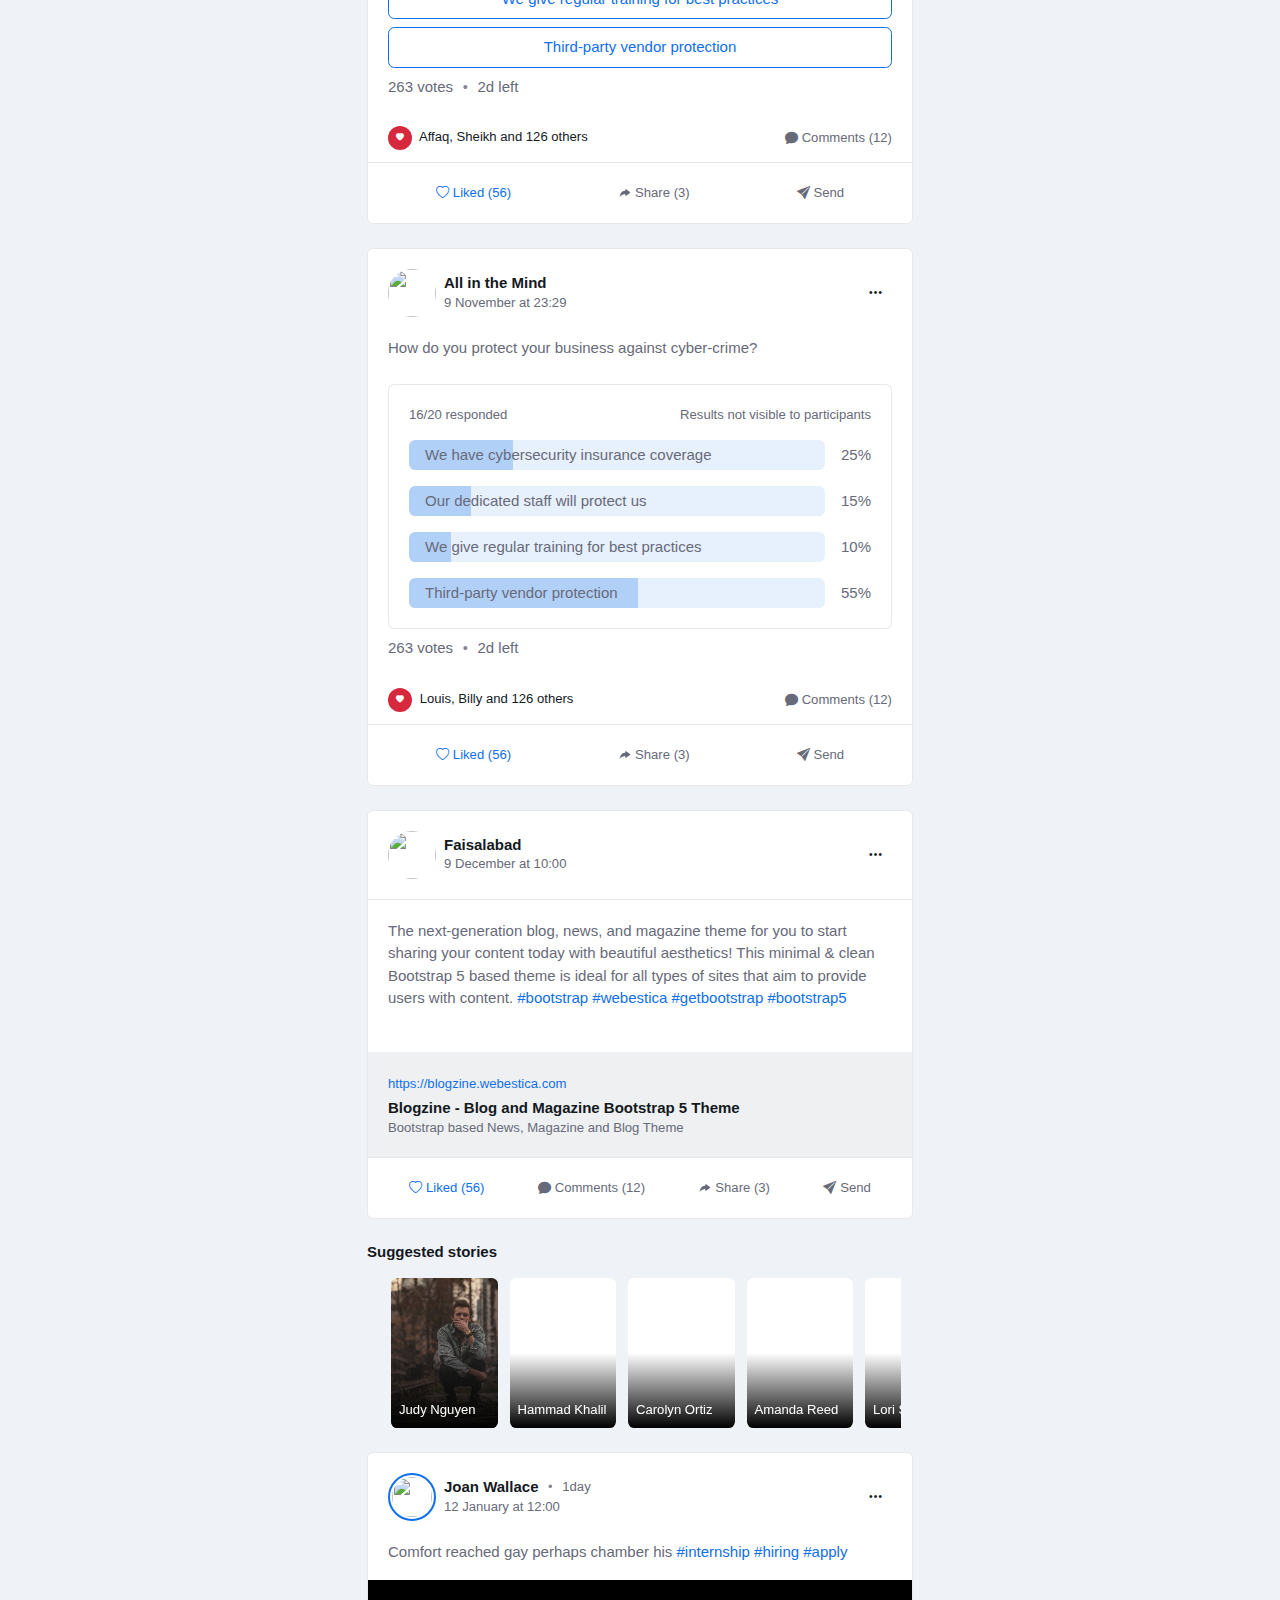
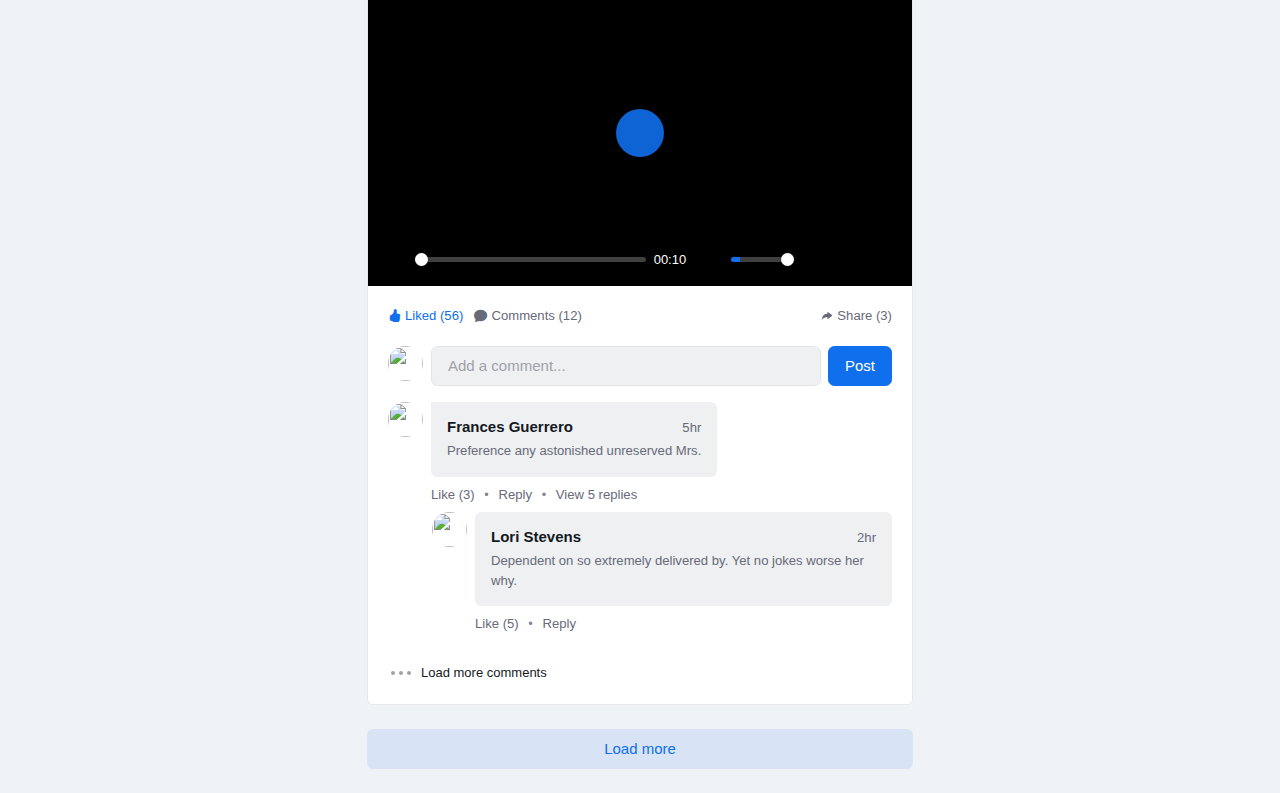
==== commit f9b4b370: "initial commit" ====
--- a/New folder/index.html
+++ b/New folder/index.html
@@ -114,12 +114,12 @@
           <a class="navbar-brand" href="index.html">
             <img
               class="light-mode-item navbar-brand-item"
-              src="./youtube-logo-png-46019.png"
+              src="./Images/logo.png"
               alt="logo"
             />
             <img
               class="dark-mode-item navbar-brand-item"
-              src="./youtube-logo-png-46019.png"
+              src="./Images/logo.png"
               alt="logo"
             />
           </a>
@@ -1052,7 +1052,7 @@
                       target="_blank"
                       href="https://www.webestica.com/"
                     >
-                      Webestica
+                      Faisalabad
                     </a>
                   </p>
                 </div>
@@ -1092,9 +1092,9 @@
                   data-photo="02.jpg"
                   data-last-updated="1690964419.477"
                 >
-                  <a class="item-link" href="./">
+                  <a class="item-link" href="./Images/ahmad.jpeg">
                     <span class="item-preview">
-                      <img lazy="eager" src="./Images/Affaq.jpg"  />
+                      <img lazy="eager" src="./Images/ahmad.jpeg"  />
                     </span>
                     <span
                       class="info"
@@ -1102,7 +1102,7 @@
                       itemscope=""
                       itemtype="http://schema.org/Person"
                     >
-                      <strong class="name" itemprop="name">Affaq Rajpoot</strong>
+                      <strong class="name" itemprop="name">Ahmad Jajja</strong>
                       <span class="time"></span>
                     </span>
                   </a>
@@ -1110,14 +1110,14 @@
                   <ul class="items">
                     <li class="" data-id="user1-story1">
                       <a
-                        href="./05 (1).jpg"
+                        href="./Images/fang.jpeg"
                         data-link=""
                         data-linktext=""
                         data-time="1690964419.477"
                         data-type="photo"
                         data-length="5"
                       >
-                        <img loading="auto" src="" />
+                        <img loading="auto" src="./Images/ahmad.jpeg" />
                       </a>
                     </li>
                     <li class="" data-id="user1-story2">
@@ -1129,19 +1129,20 @@
                         data-type="video"
                         data-length=""
                       >
-                        <img loading="auto" src="" />
+                        <img loading="auto" src="./Images/ahmad.jpeg" />
                       </a>
                     </li>
                     <li class="" data-id="user1-story3">
                       <a
-                        href="assets/images/albums/02.jpg"
-                        data-link="https://webestica.com/"
+                        href="./Images/ahmad.jpeg"
+                        data-link="http://ahmad-jajja.netlify.app/"
                         data-linktext="Visit my Portfolio"
                         data-time="1690964419.477"
                         data-type="photo"
                         data-length="5"
+                        target="_blank"
                       >
-                        <img loading="auto" src="./02.jpg" />
+                        <img loading="auto" src="" />
                       </a>
                     </li>
                   </ul>
@@ -1149,12 +1150,12 @@
                 <div
                   class="story"
                   data-id="user-2"
-                  data-photo="assets/images/post/1by1/03.jpg"
+                  data-photo="./Images/poster2.jpg"
                   data-last-updated="1690964419.477"
                 >
-                  <a class="item-link" href="">
+                  <a class="item-link" href="./Images/hammad.jpeg">
                     <span class="item-preview">
-                      <img lazy="eager" src="./Images/ali.jpg" />
+                      <img lazy="eager" src="./Images/hammad.jpeg" />
                     </span>
                     <span
                       class="info"
@@ -1163,7 +1164,7 @@
                       itemtype="http://schema.org/Person"
                     >
                       <strong class="name" itemprop="name"
-                        >Ali Afzal</strong
+                        >Hammad Khalil</strong
                       >
                       <span class="time"></span>
                     </span>
@@ -1172,7 +1173,7 @@
                   <ul class="items">
                     <li class="" data-id="user2-story1">
                       <a
-                        href="./Images/ali.jpg"
+                        href="./Images/poster2.jpg"
                         data-link=""
                         data-linktext=""
                         data-time="1690964419.477"
@@ -1190,9 +1191,9 @@
                   data-photo="./"
                   data-last-updated="1690964419.477"
                 >
-                  <a class="item-link" href="">
+                  <a class="item-link" href="/Images/ahmad.jpeg">
                     <span class="item-preview">
-                      <img lazy="eager" src="./Images/haseeb.jpg" />
+                      <img lazy="eager" src="./Images/Affaq.jpg" />
                     </span>
                     <span
                       class="info"
@@ -1200,7 +1201,7 @@
                       itemscope=""
                       itemtype="http://schema.org/Person"
                     >
-                      <strong class="name" itemprop="name">Sheikh Haseeb</strong>
+                      <strong class="name" itemprop="name">Affaq Rajpoot</strong>
                       <span class="time"></span>
                     </span>
                   </a>
@@ -1208,14 +1209,14 @@
                   <ul class="items">
                     <li class="" data-id="user3-story1">
                       <a
-                        href="assets/images/albums/04.jpg"
+                        href="./Images/islamic.jpeg"
                         data-link=""
                         data-linktext=""
                         data-time="1690964419.477"
                         data-type="photo"
                         data-length="5"
                       >
-                        <img loading="auto" src="" />
+                        <img loading="auto" src="./Images/Affaq.jpg" />
                       </a>
                     </li>
                   </ul>
@@ -1223,12 +1224,12 @@
                 <div
                   class="story"
                   data-id="user-4"
-                  data-photo="assets/images/post/1by1/05.jpg"
+                  data-photo="./Images/islamic.jpeg"
                   data-last-updated="1690964419.477"
                 >
                   <a class="item-link" href="">
                     <span class="item-preview">
-                      <img lazy="eager" src="./Images/hammad.jpeg" />
+                      <img lazy="eager" src="./Images/ali.jpg" />
                     </span>
                     <span
                       class="info"
@@ -1236,7 +1237,7 @@
                       itemscope=""
                       itemtype="http://schema.org/Person"
                     >
-                      <strong class="name" itemprop="name">Hammad Khalil</strong>
+                      <strong class="name" itemprop="name">Ali Afzal</strong>
                       <span class="time"></span>
                     </span>
                   </a>
@@ -1244,7 +1245,7 @@
                   <ul class="items">
                     <li class="" data-id="user4-story1">
                       <a
-                        href="assets/images/albums/05.jpg"
+                        href="./Images/Affaq.jpg"
                         data-link=""
                         data-linktext=""
                         data-time="1690964419.478"
@@ -1282,7 +1283,7 @@
                   <ul class="items">
                     <li class="" data-id="user5-story1">
                       <a
-                        href="assets/images/albums/06.jpg"
+                        href="./Images/deva.PNG"
                         data-link=""
                         data-linktext=""
                         data-time="1690964419.478"
@@ -1318,7 +1319,7 @@
                   <ul class="items">
                     <li class="" data-id="user6-story1">
                       <a
-                        href="assets/images/albums/06.jpg"
+                        href="./Images/qasimbalooch.jpg"
                         data-link=""
                         data-linktext=""
                         data-time="1690964419.478"
@@ -1356,7 +1357,7 @@
                   <ul class="items">
                     <li class="" data-id="user7-story1">
                       <a
-                        href="./05 (1).jpg"
+                        href="./Images/poster2.jpg"
                         data-link=""
                         data-linktext=""
                         data-time=""
@@ -3302,7 +3303,7 @@
                       <a href="#">
                         <img
                           class="avatar-img rounded-circle"
-                          src="./WhatsApp Image 2023-07-18 at 23.34.57.jpg"
+                          src="./Images/hammad.jpeg"
                           alt=""
                         />
                       </a>
@@ -3310,7 +3311,7 @@
                     <!-- Title -->
                     <div>
                       <h6 class="card-title mb-0">
-                        <a href="#!"> All in the Mind </a>
+                        <a href="#!"> Hammad Khalil </a>
                       </h6>
                       <p class="mb-0 small">9 November at 23:29</p>
                     </div>
@@ -3337,7 +3338,7 @@
                     </li>
                     <li>
                       <a class="dropdown-item" href="#">
-                        <i class="bi bi-person-x fa-fw pe-2"></i>Unfollow Affaq Rajpoot
+                        <i class="bi bi-person-x fa-fw pe-2"></i>Unfollow Hammad Khalil
                       </a>
                     </li>
                     <li>
@@ -6045,6 +6046,18 @@
     <script src="./sliders8.js"></script>
     <script src="./sliders9.js"></script>
 
+
+
+
+
+
+
+
+
+
+
+
+
     <script src="./index.js"></script>
     <script src="./themes.js"></script>
   </body>
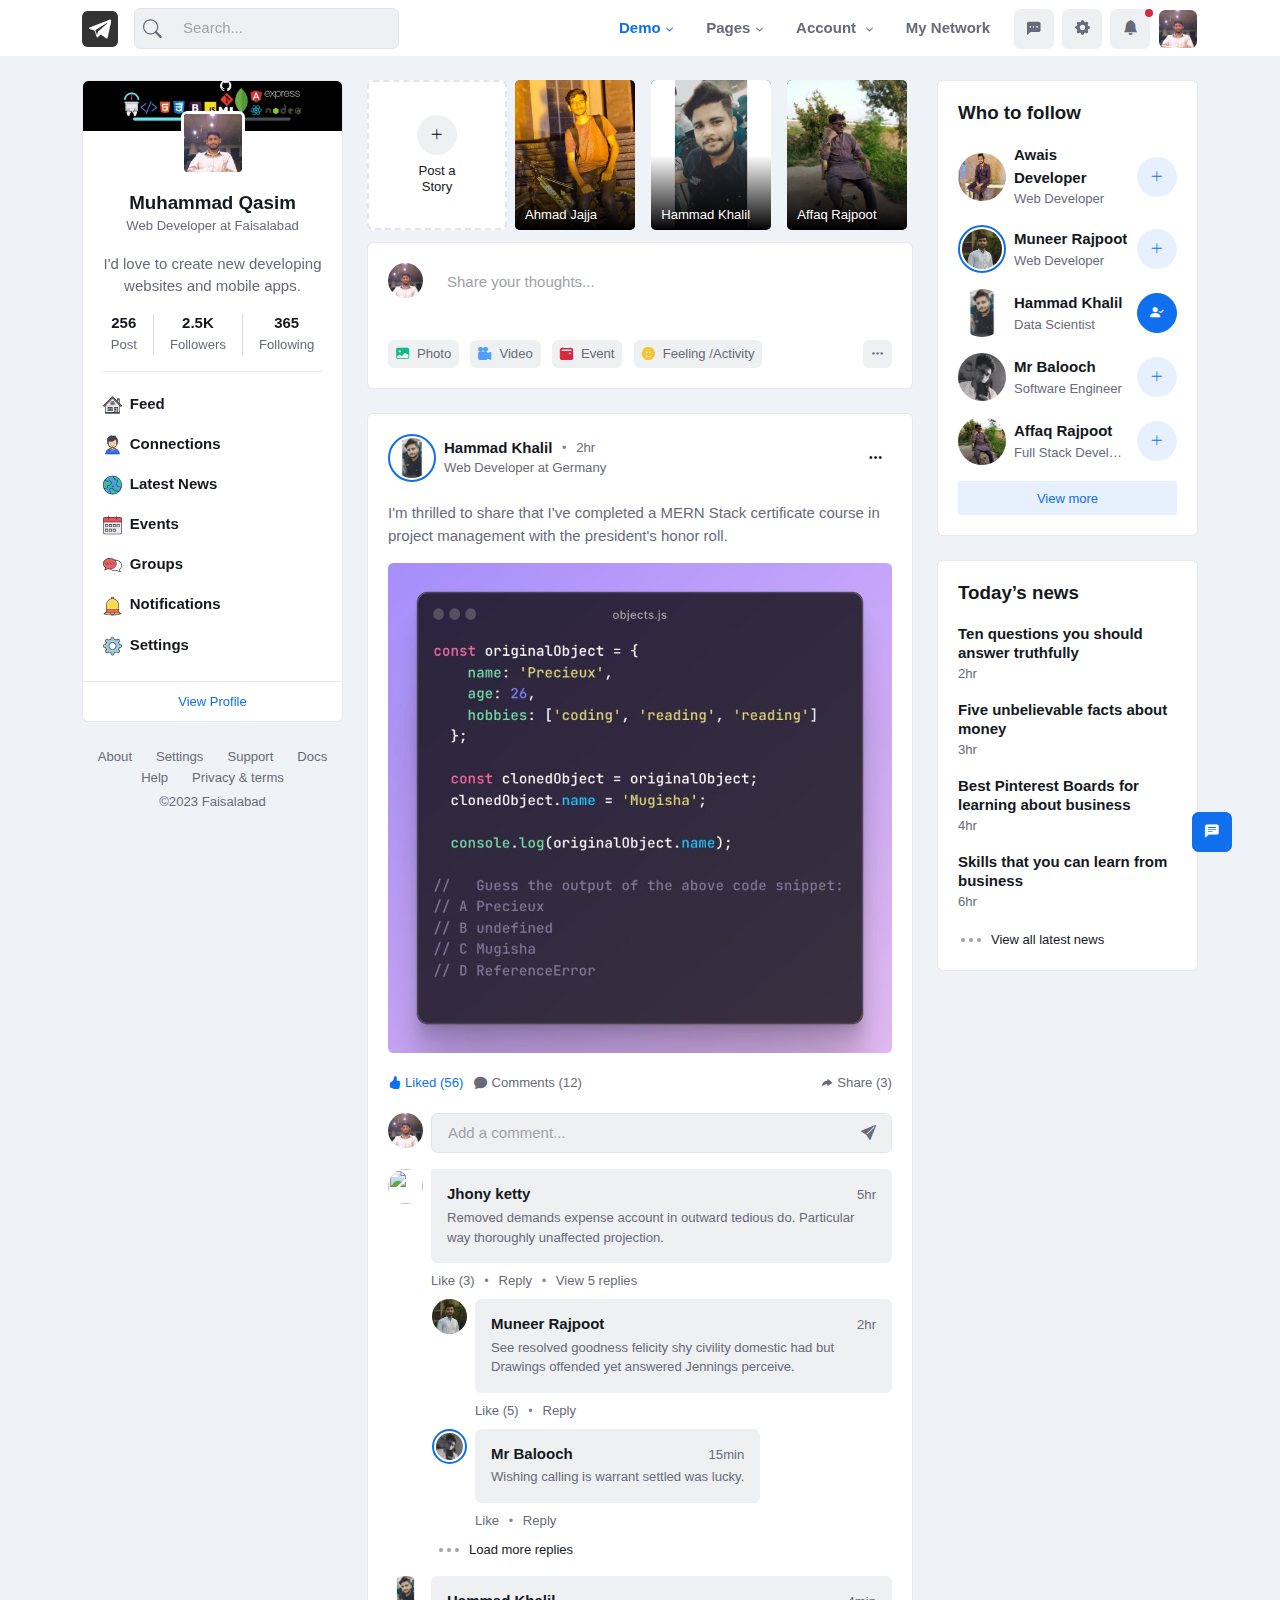
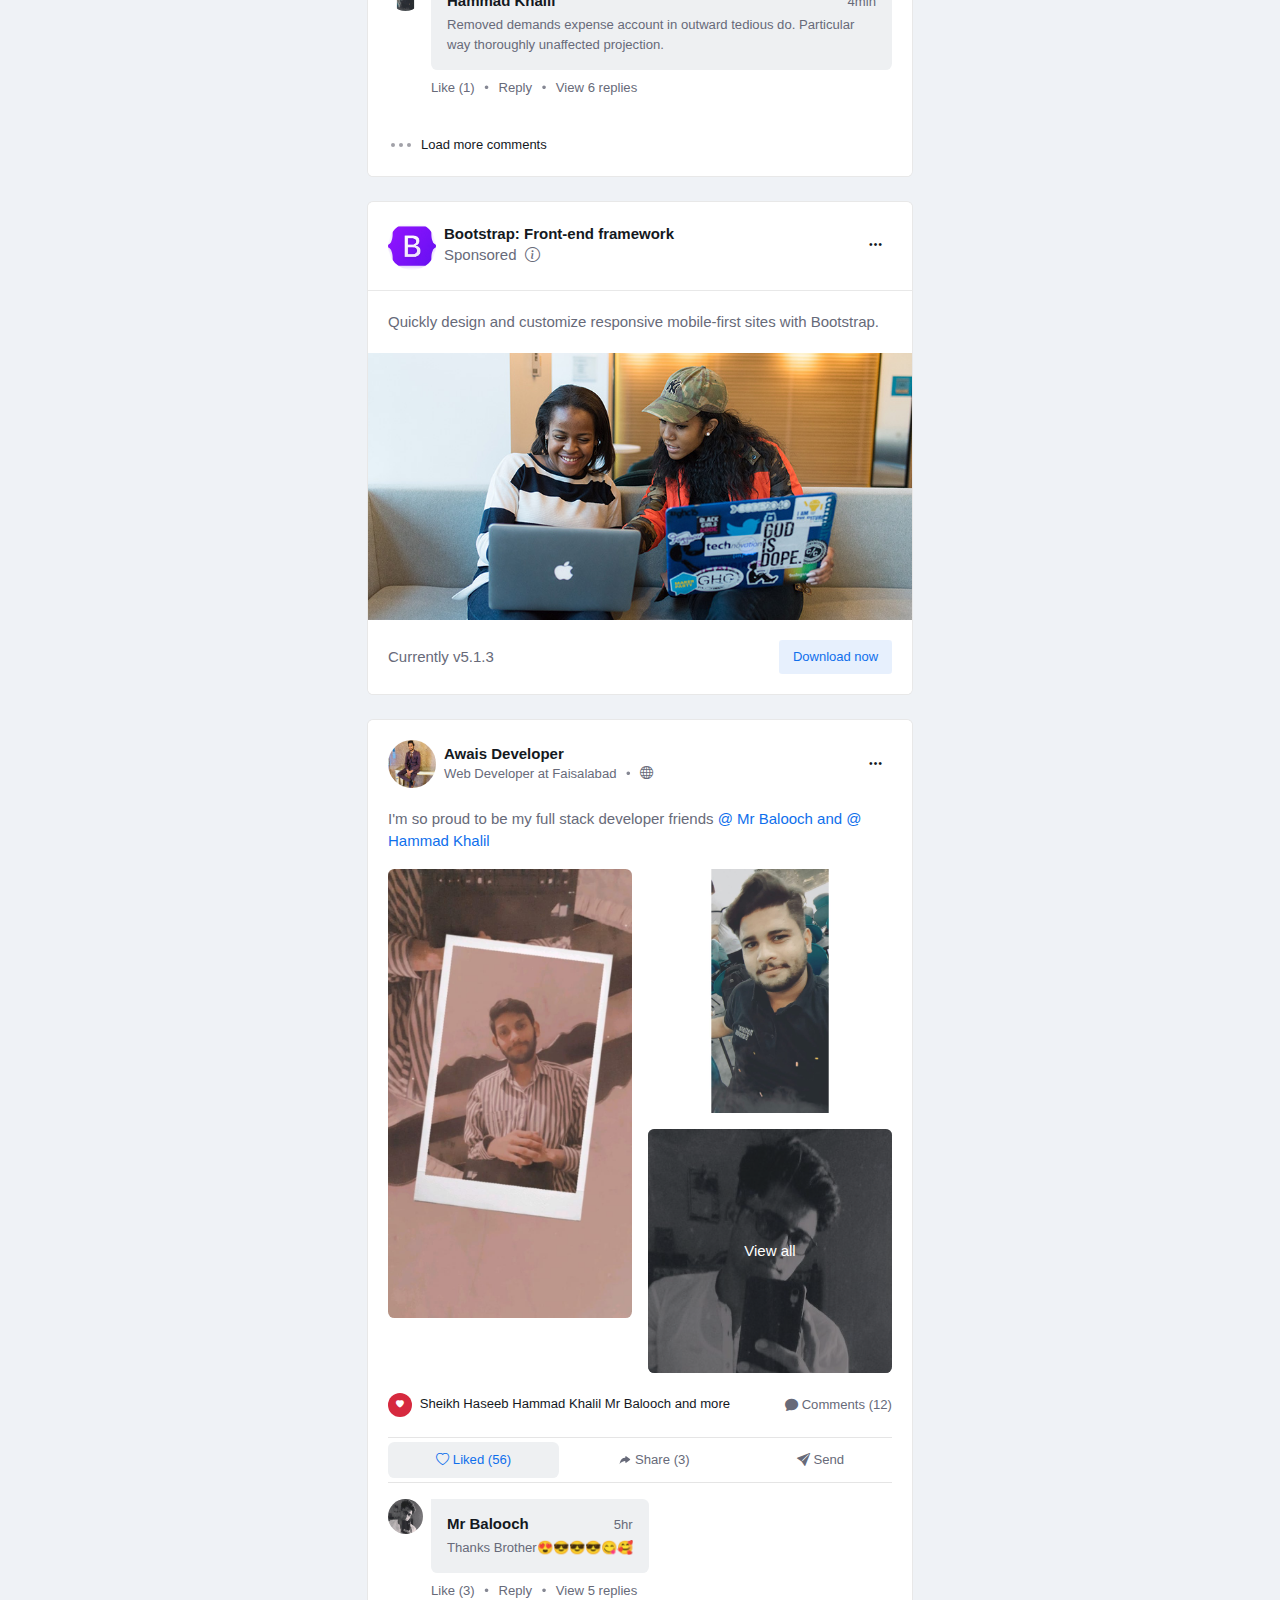
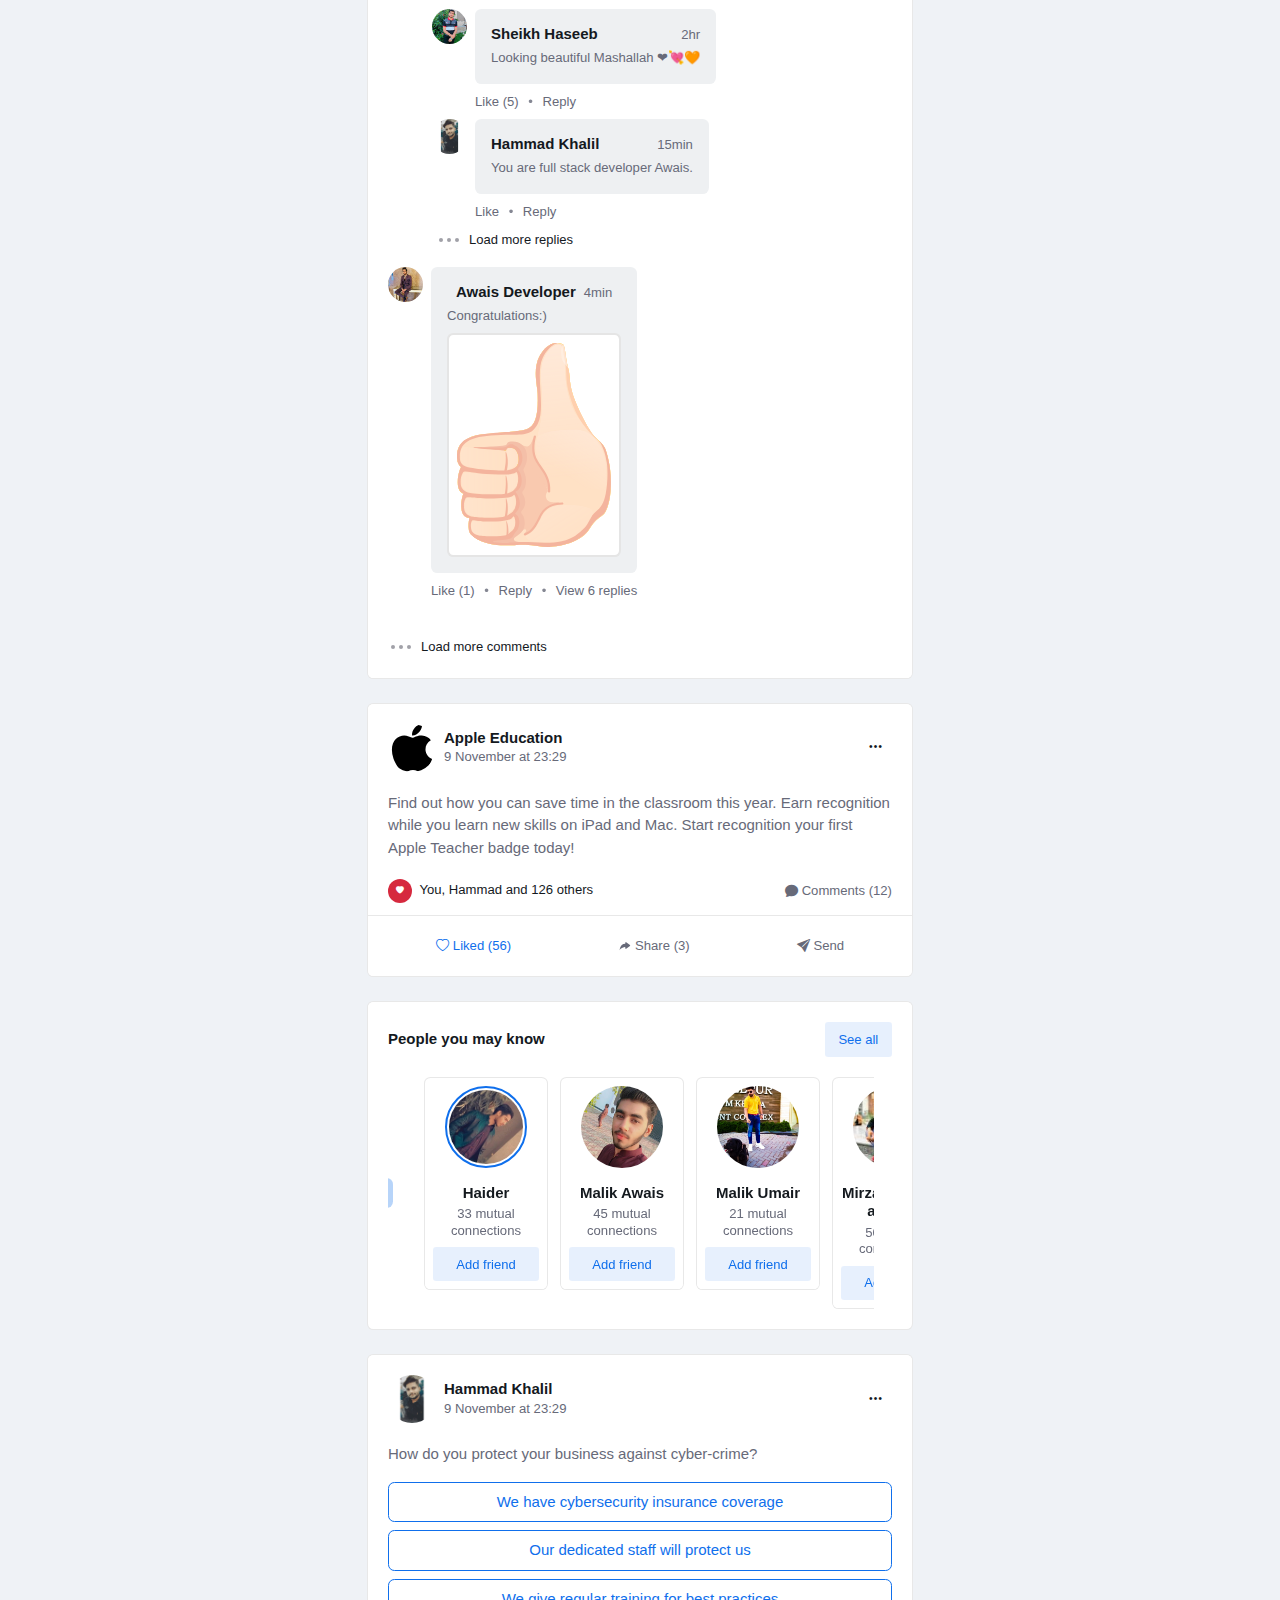
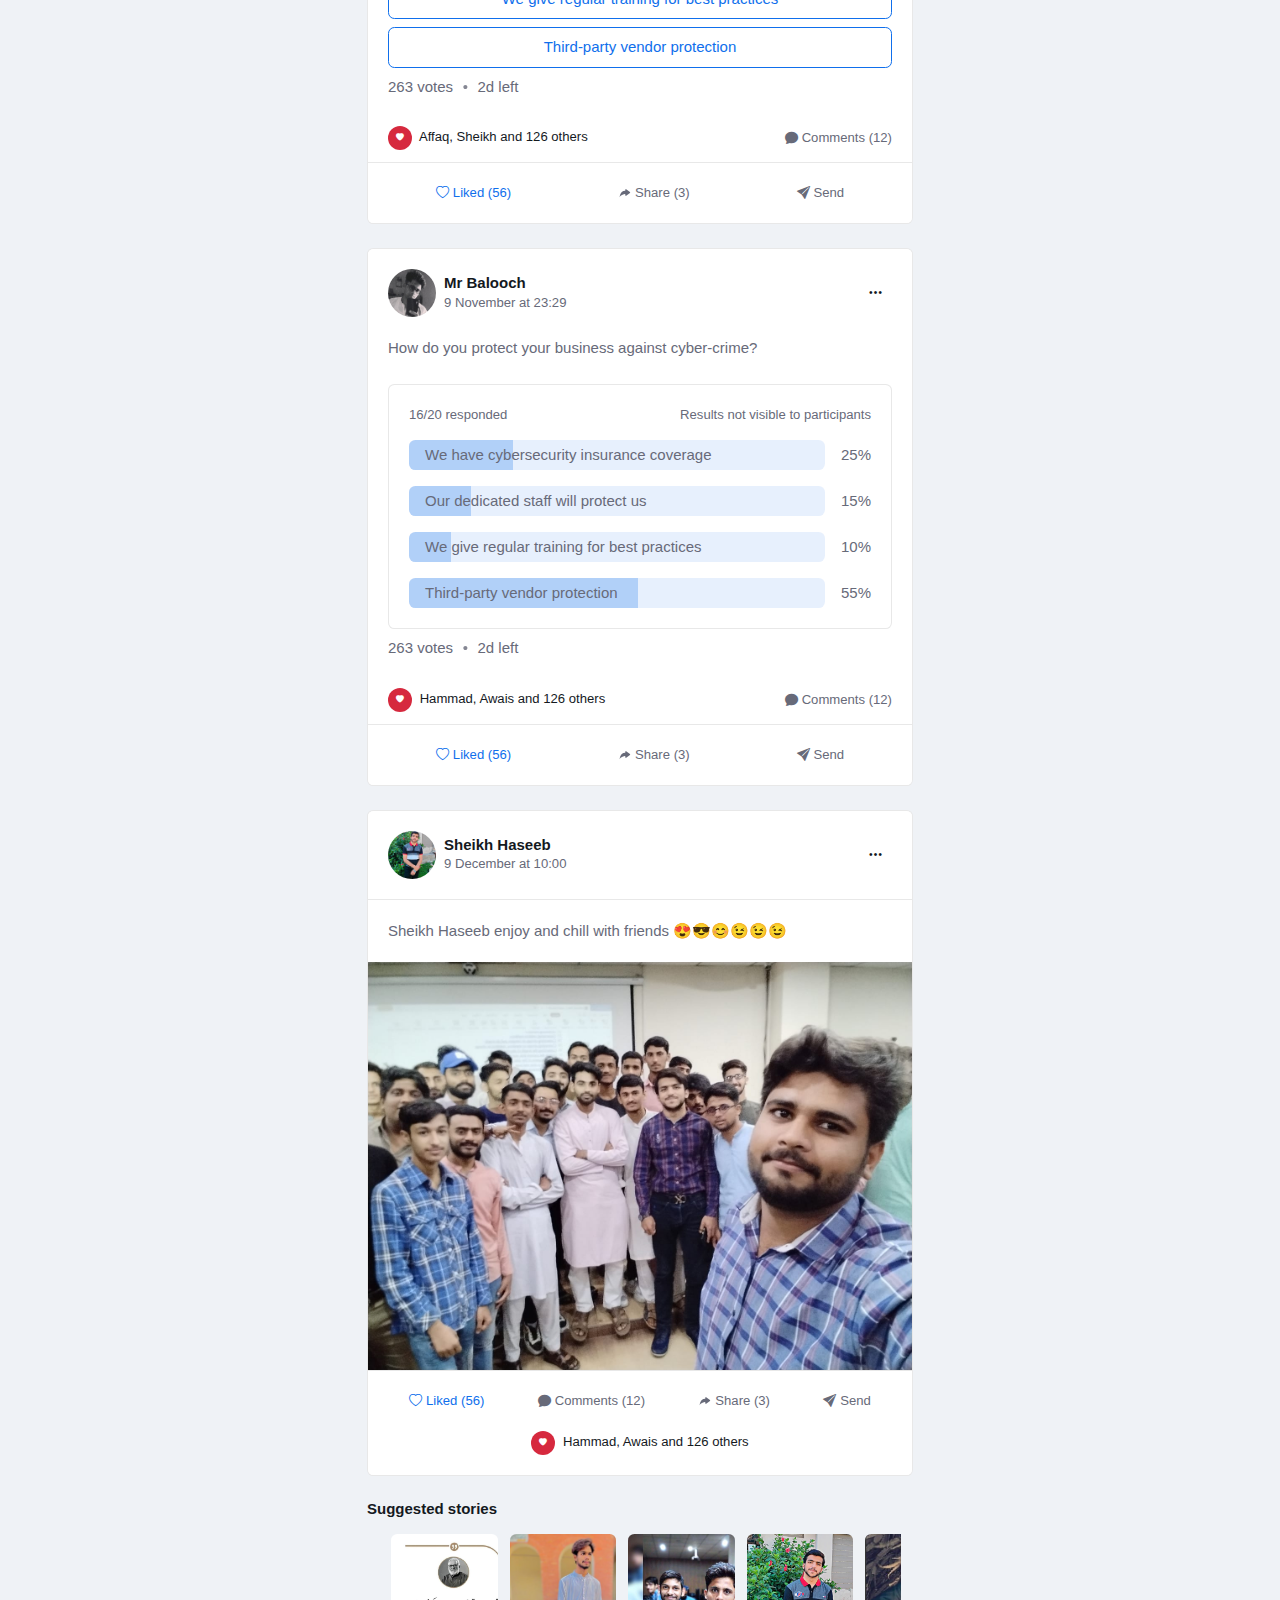
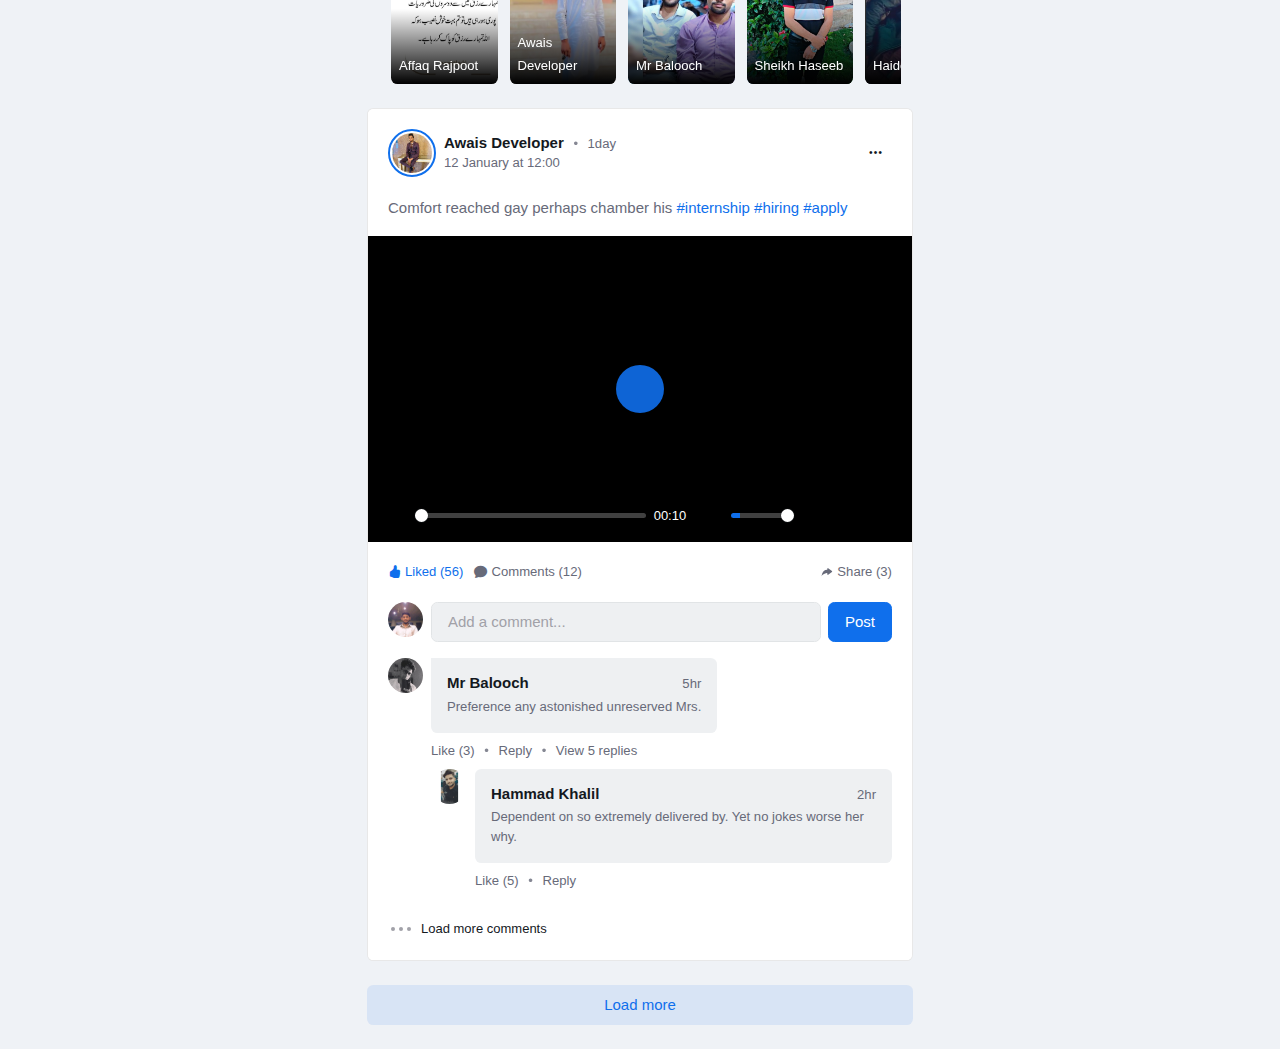
==== commit 30fc6014: "initial commit" ====
--- a/New folder/index.html
+++ b/New folder/index.html
@@ -3530,7 +3530,7 @@
                       <a href="#">
                         <img
                           class="avatar-img rounded-circle"
-                          src="assets/images/avatar/04.jpg"
+                          src="./Images/balooch.jpeg"
                           alt=""
                         />
                       </a>
@@ -3538,7 +3538,7 @@
                     <!-- Title -->
                     <div>
                       <h6 class="card-title mb-0">
-                        <a href="#!"> All in the Mind </a>
+                        <a href="#!"> Mr Balooch </a>
                       </h6>
                       <p class="mb-0 small">9 November at 23:29</p>
                     </div>
@@ -3565,8 +3565,7 @@
                     </li>
                     <li>
                       <a class="dropdown-item" href="#">
-                        <i class="bi bi-person-x fa-fw pe-2"></i>Unfollow lori
-                        ferguson
+                        <i class="bi bi-person-x fa-fw pe-2"></i>Unfollow Mr Balooch
                       </a>
                     </li>
                     <li>
@@ -3739,7 +3738,7 @@
                       <i
                         class="bi bi-heart-fill me-1 icon-xs bg-danger text-white rounded-circle"
                       ></i>
-                      Louis, Billy and 126 others
+                      Hammad, Awais and 126 others
                     </a>
                   </li>
                   <li class="nav-item ms-sm-auto">
@@ -3834,7 +3833,7 @@
                       <a href="#!">
                         <img
                           class="avatar-img rounded-circle"
-                          src="assets/images/logo/11.svg"
+                          src="./Images/haseeb.jpg"
                           alt=""
                         />
                       </a>
@@ -3842,7 +3841,7 @@
                     <!-- Info -->
                     <div>
                       <h6 class="card-title mb-0">
-                        <a href="#!"> Faisalabad </a>
+                        <a href="#!"> Sheikh Haseeb </a>
                       </h6>
                       <p class="small mb-0">9 December at 10:00</p>
                     </div>
@@ -3871,7 +3870,7 @@
                       <li>
                         <a class="dropdown-item" href="#">
                           <i class="bi bi-person-x fa-fw pe-2"></i>Unfollow 
-                          Bootstrap Community 
+                          Sheikh Haseeb
                         </a>
                       </li>
                       <li>
@@ -3900,30 +3899,15 @@
               <!-- Card body START -->
               <div class="card-body">
                 <p class="mb-0">
-                  The next-generation blog, news, and magazine theme for you to
-                  start sharing your content today with beautiful aesthetics!
-                  This minimal &amp; clean Bootstrap 5 based theme is ideal for
-                  all types of sites that aim to provide users with content.
-                  <a href="#!"> #bootstrap</a> <a href="#!"> #webestica </a>
-                  <a href="#!"> #getbootstrap</a> <a href="#"> #bootstrap5 </a>
+                   Sheikh Haseeb enjoy and chill with friends 😍😎😊😉😉😉
                 </p>
               </div>
               <!-- Card body END -->
               <a href="#!">
-                <img src="assets/images/post/3by2/03.jpg" alt="" />
+                <img src="./Images/clAA.jpg" alt="" />
               </a>
               <!-- Card body START -->
-              <div class="card-body position-relative bg-light">
-                <a href="#!" class="small stretched-link"
-                  >https://blogzine.webestica.com</a
-                >
-                <h6 class="mb-0 mt-1">
-                  Blogzine - Blog and Magazine Bootstrap 5 Theme
-                </h6>
-                <p class="mb-0 small">
-                  Bootstrap based News, Magazine and Blog Theme
-                </p>
-              </div>
+              
               <!-- Card body END -->
 
               <!-- Card Footer START -->
@@ -3995,6 +3979,14 @@
                     <a class="nav-link mb-0" href="#!">
                       <i class="bi bi-send-fill pe-1"></i>Send</a
                     >
+                  </li>
+                  <li class="nav-item text-right">
+                    <a class="nav-link active text-secondary" href="#!">
+                      <i
+                        class="bi bi-heart-fill me-1 icon-xs bg-danger text-white rounded-circle"
+                      ></i>
+                      Hammad, Awais and 126 others
+                    </a>
                   </li>
                 </ul>
                 <!-- Feed react END -->
@@ -4042,7 +4034,7 @@
                           <div
                             class="card card-overlay-bottom border-0 position-relative h-150px"
                             style="
-                              background-image: url(./02.jpg);
+                              background-image: url(./Images/islamic.jpeg);
                               background-position: center left;
                               background-size: cover;
                             "
@@ -4055,7 +4047,7 @@
                                 <a
                                   href="#!"
                                   class="stretched-link text-white small"
-                                  >Judy Nguyen</a
+                                  >Affaq Rajpoot</a
                                 >
                               </div>
                             </div>
@@ -4069,7 +4061,7 @@
                           <div
                             class="card card-overlay-bottom border-0 position-relative h-150px"
                             style="
-                              background-image: url(assets/images/post/1by1/03.jpg);
+                              background-image: url(./Images/deva.PNG);
                               background-position: center left;
                               background-size: cover;
                             "
@@ -4082,7 +4074,7 @@
                                 <a
                                   href="#!"
                                   class="stretched-link text-white small"
-                                  >Hammad Khalil</a
+                                  >Awais Developer</a
                                 >
                               </div>
                             </div>
@@ -4096,7 +4088,7 @@
                           <div
                             class="card card-overlay-bottom border-0 position-relative h-150px"
                             style="
-                              background-image: url(assets/images/post/1by1/04.jpg);
+                              background-image: url(./Images/qasimbalooch.jpg);
                               background-position: center left;
                               background-size: cover;
                             "
@@ -4109,7 +4101,7 @@
                                 <a
                                   href="#!"
                                   class="stretched-link text-white small"
-                                  >Carolyn Ortiz</a
+                                  >Mr Balooch </a
                                 >
                               </div>
                             </div>
@@ -4123,7 +4115,7 @@
                           <div
                             class="card card-overlay-bottom border-0 position-relative h-150px"
                             style="
-                              background-image: url(assets/images/post/1by1/05.jpg);
+                              background-image: url(./Images/haseeb.jpg);
                               background-position: center left;
                               background-size: cover;
                             "
@@ -4136,7 +4128,7 @@
                                 <a
                                   href="#!"
                                   class="stretched-link text-white small"
-                                  >Amanda Reed</a
+                                  >Sheikh Haseeb</a
                                 >
                               </div>
                             </div>
@@ -4150,7 +4142,7 @@
                           <div
                             class="card card-overlay-bottom border-0 position-relative h-150px"
                             style="
-                              background-image: url(assets/images/post/1by1/01.jpg);
+                              background-image: url(./Images/haider.PNG);
                               background-position: center left;
                               background-size: cover;
                             "
@@ -4163,7 +4155,7 @@
                                 <a
                                   href="#!"
                                   class="stretched-link text-white small"
-                                  >Lori Stevens</a
+                                  >Haider</a
                                 >
                               </div>
                             </div>
@@ -4182,7 +4174,7 @@
                           <div
                             class="card card-overlay-bottom border-0 position-relative h-150px"
                             style="
-                              background-image: url(assets/images/post/1by1/06.jpg);
+                              background-image: url(./Images/saim.jpeg);
                               background-position: center left;
                               background-size: cover;
                             "
@@ -4195,7 +4187,7 @@
                                 <a
                                   href="#!"
                                   class="stretched-link text-white small"
-                                  >Joan Wallace</a
+                                  >MirzaMuhammadSaim</a
                                 >
                               </div>
                             </div>
@@ -4293,7 +4285,7 @@
                       <a href="#!">
                         <img
                           class="avatar-img rounded-circle"
-                          src="assets/images/avatar/12.jpg"
+                          src="./Images/awais.jpeg"
                           alt=""
                         />
                       </a>
@@ -4302,7 +4294,7 @@
                     <div>
                       <div class="nav nav-divider">
                         <h6 class="nav-item card-title mb-0">
-                          <a href="#!"> Joan Wallace </a>
+                          <a href="#!"> Awais Developer </a>
                         </h6>
                         <span class="nav-item small"> 1day</span>
                       </div>
@@ -4332,8 +4324,8 @@
                       </li>
                       <li>
                         <a class="dropdown-item" href="#">
-                          <i class="bi bi-person-x fa-fw pe-2"></i>Unfollow lori
-                          ferguson
+                          <i class="bi bi-person-x fa-fw pe-2"></i>Unfollow Awais
+                          Developer
                         </a>
                       </li>
                       <li>
@@ -4813,7 +4805,7 @@
                     <a href="#!">
                       <img
                         class="avatar-img rounded-circle"
-                        src="assets/images/avatar/12.jpg"
+                        src="./Images/WhatsApp Image 2023-07-18 at 23.34.57.jpg"
                         alt=""
                       />
                     </a>
@@ -4842,7 +4834,7 @@
                         <a href="#!"
                           ><img
                             class="avatar-img rounded-circle"
-                            src="assets/images/avatar/05.jpg"
+                            src="./Images/balooch.jpeg"
                             alt=""
                         /></a>
                       </div>
@@ -4851,7 +4843,7 @@
                         <div class="bg-light rounded-start-top-0 p-3 rounded">
                           <div class="d-flex justify-content-between">
                             <h6 class="mb-1">
-                              <a href="#!"> Frances Guerrero </a>
+                              <a href="#!"> Mr Balooch </a>
                             </h6>
                             <small class="ms-2">5hr</small>
                           </div>
@@ -4883,7 +4875,7 @@
                             <a href="#!"
                               ><img
                                 class="avatar-img rounded-circle"
-                                src="assets/images/avatar/06.jpg"
+                                src="./Images/hammad.jpeg"
                                 alt=""
                             /></a>
                           </div>
@@ -4892,7 +4884,7 @@
                             <div class="bg-light p-3 rounded">
                               <div class="d-flex justify-content-between">
                                 <h6 class="mb-1">
-                                  <a href="#!"> Lori Stevens </a>
+                                  <a href="#!"> Hammad Khalil </a>
                                 </h6>
                                 <small class="ms-2">2hr</small>
                               </div>
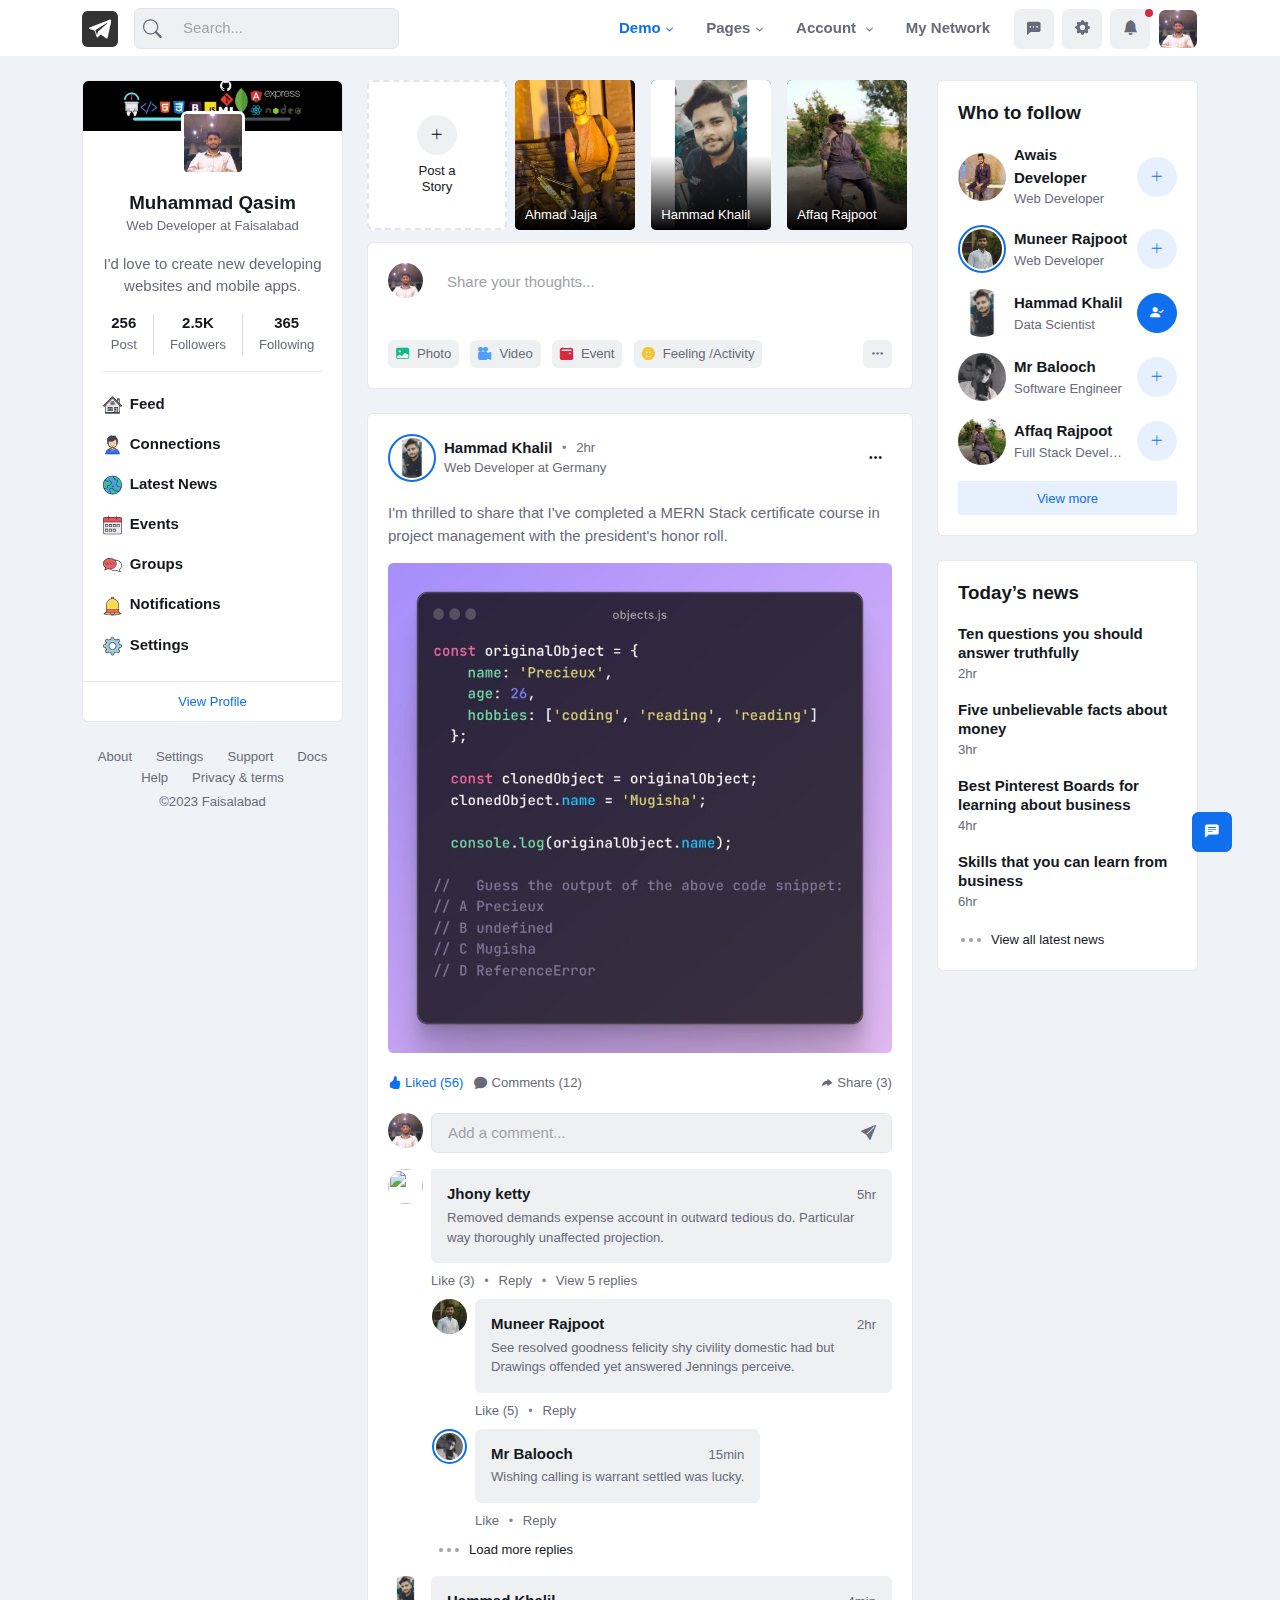
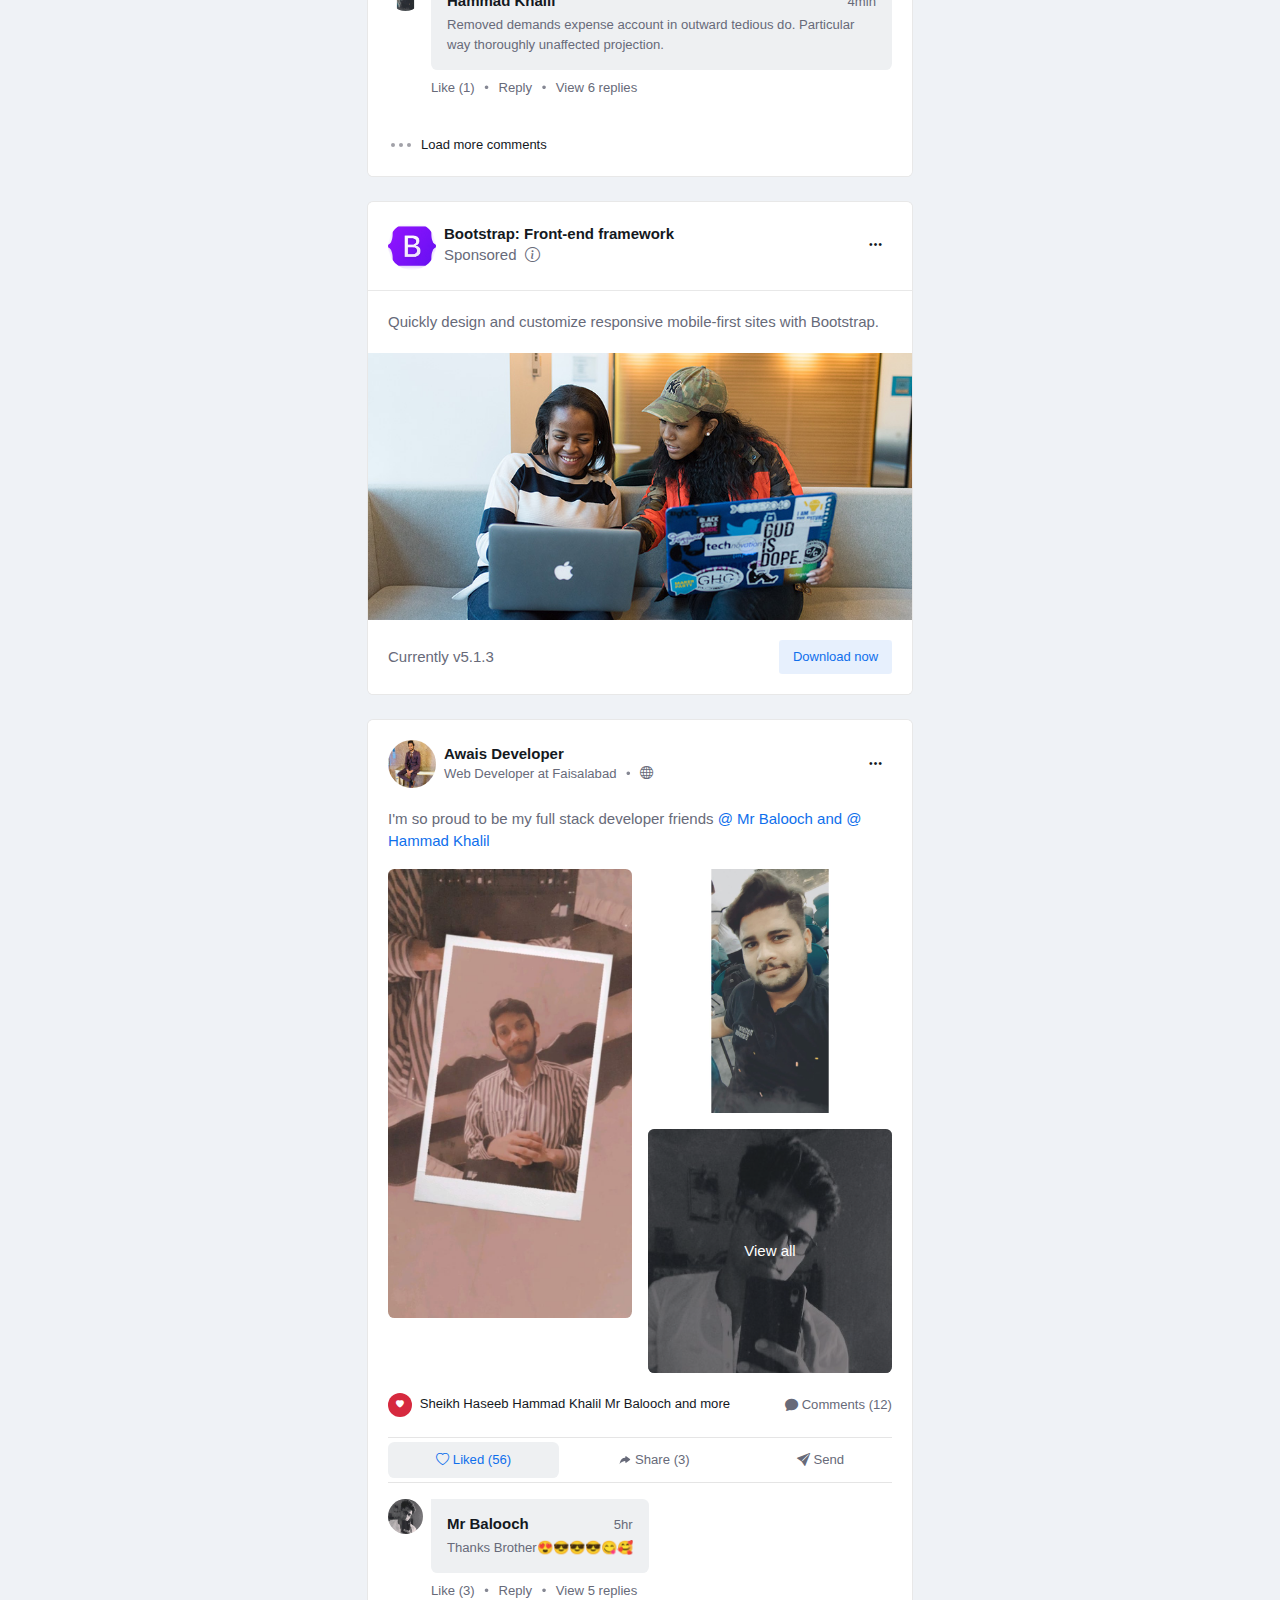
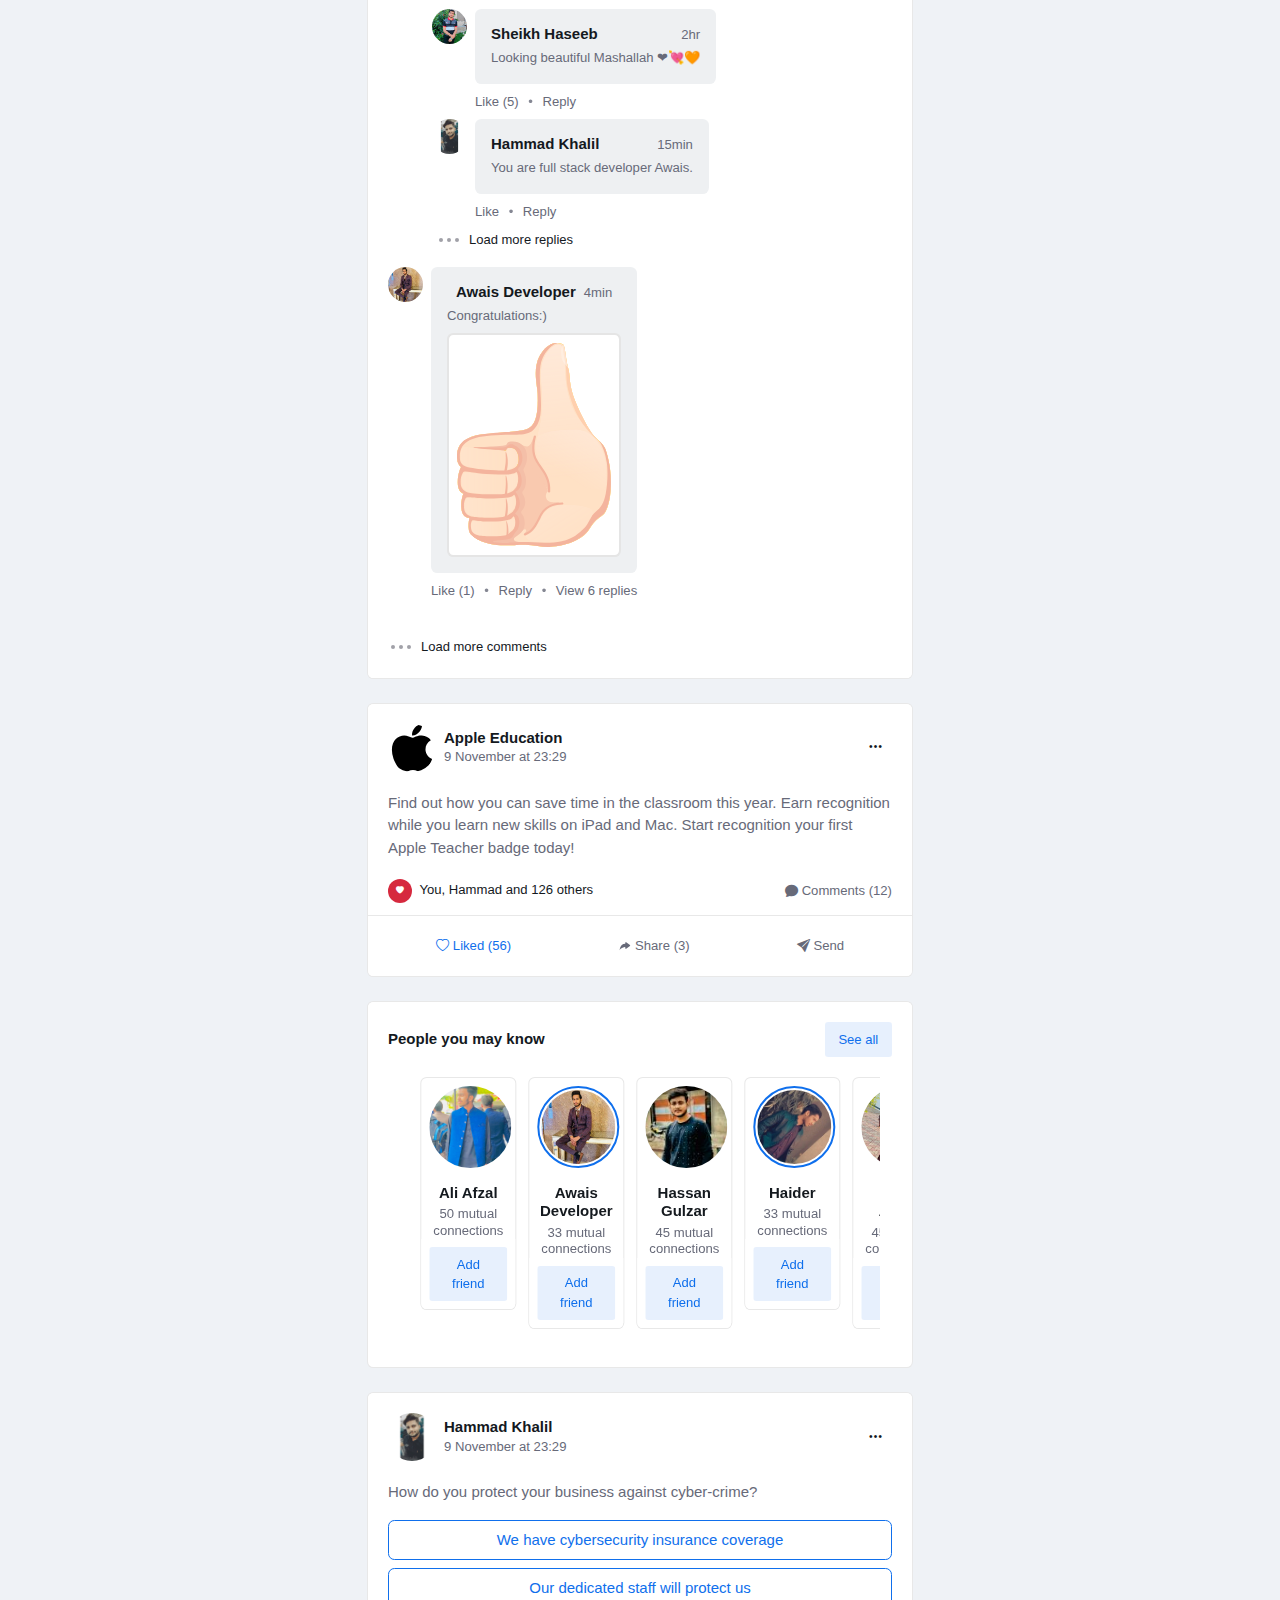
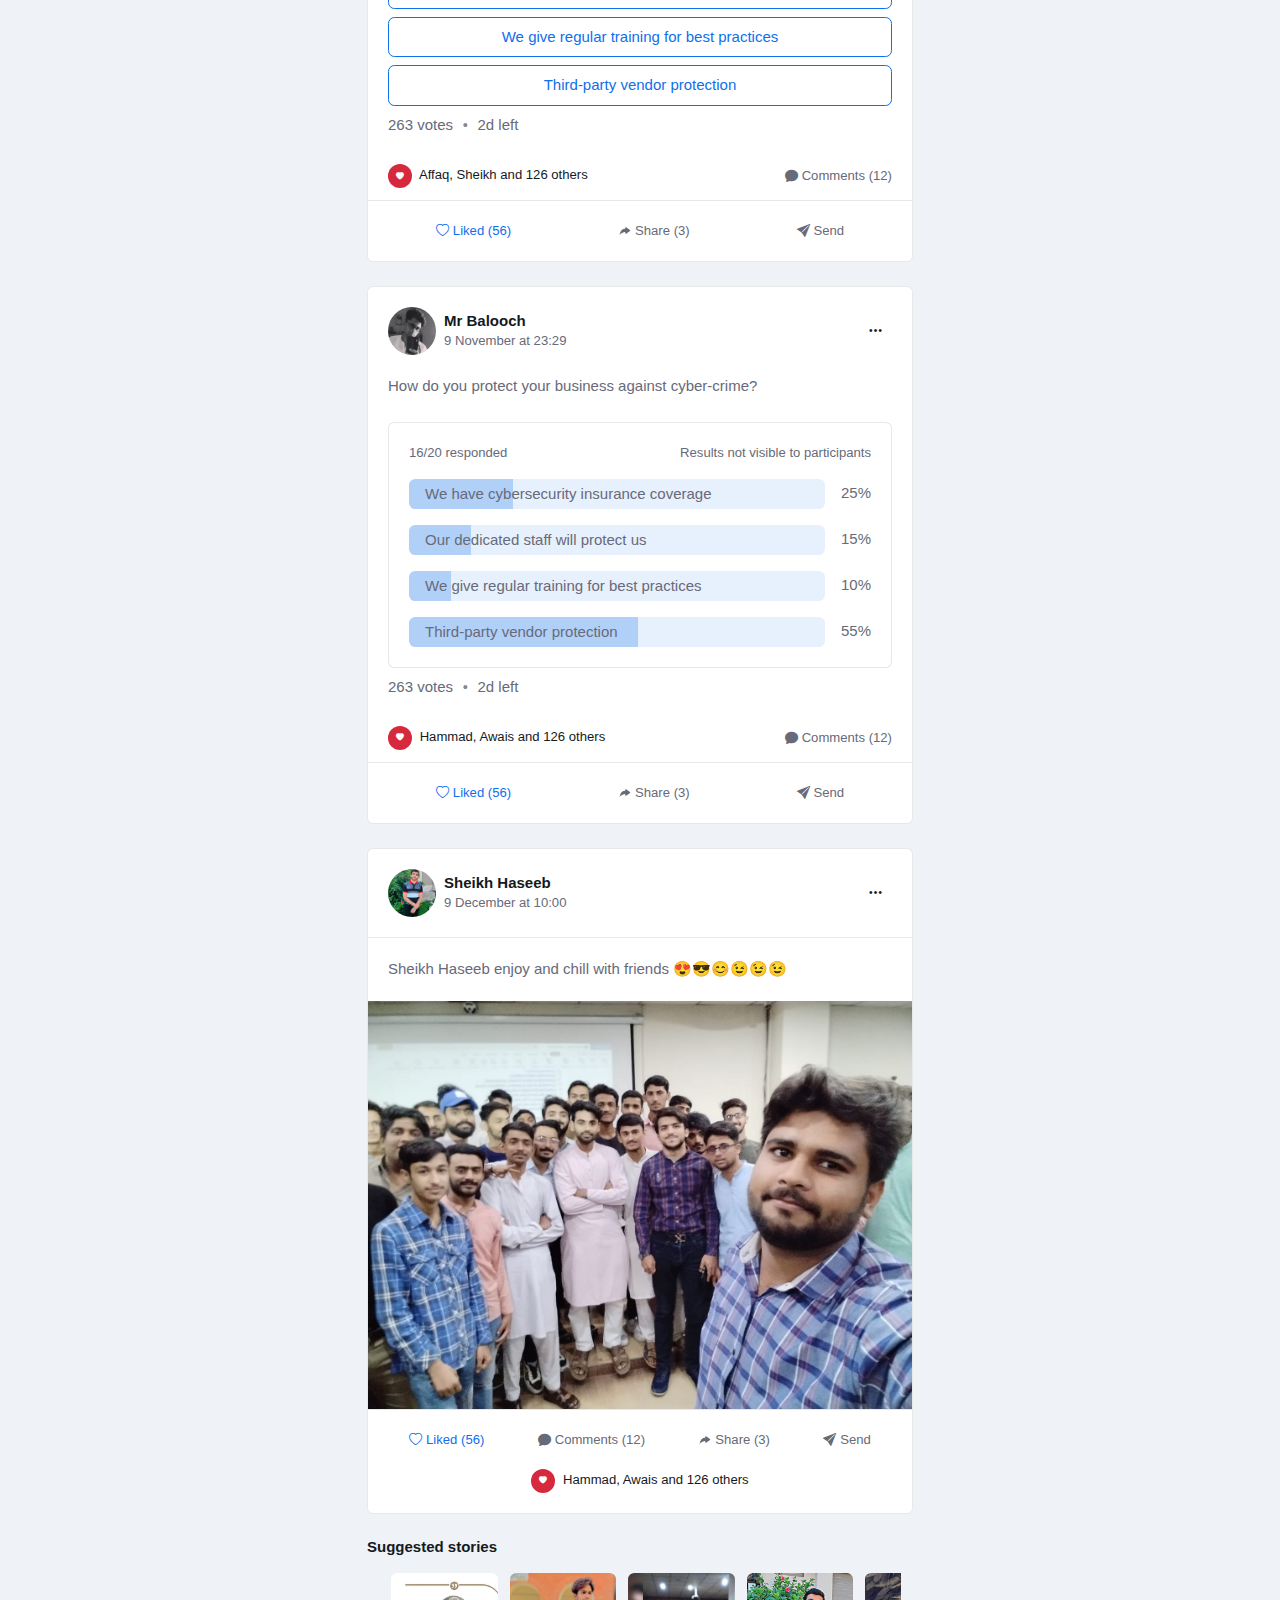
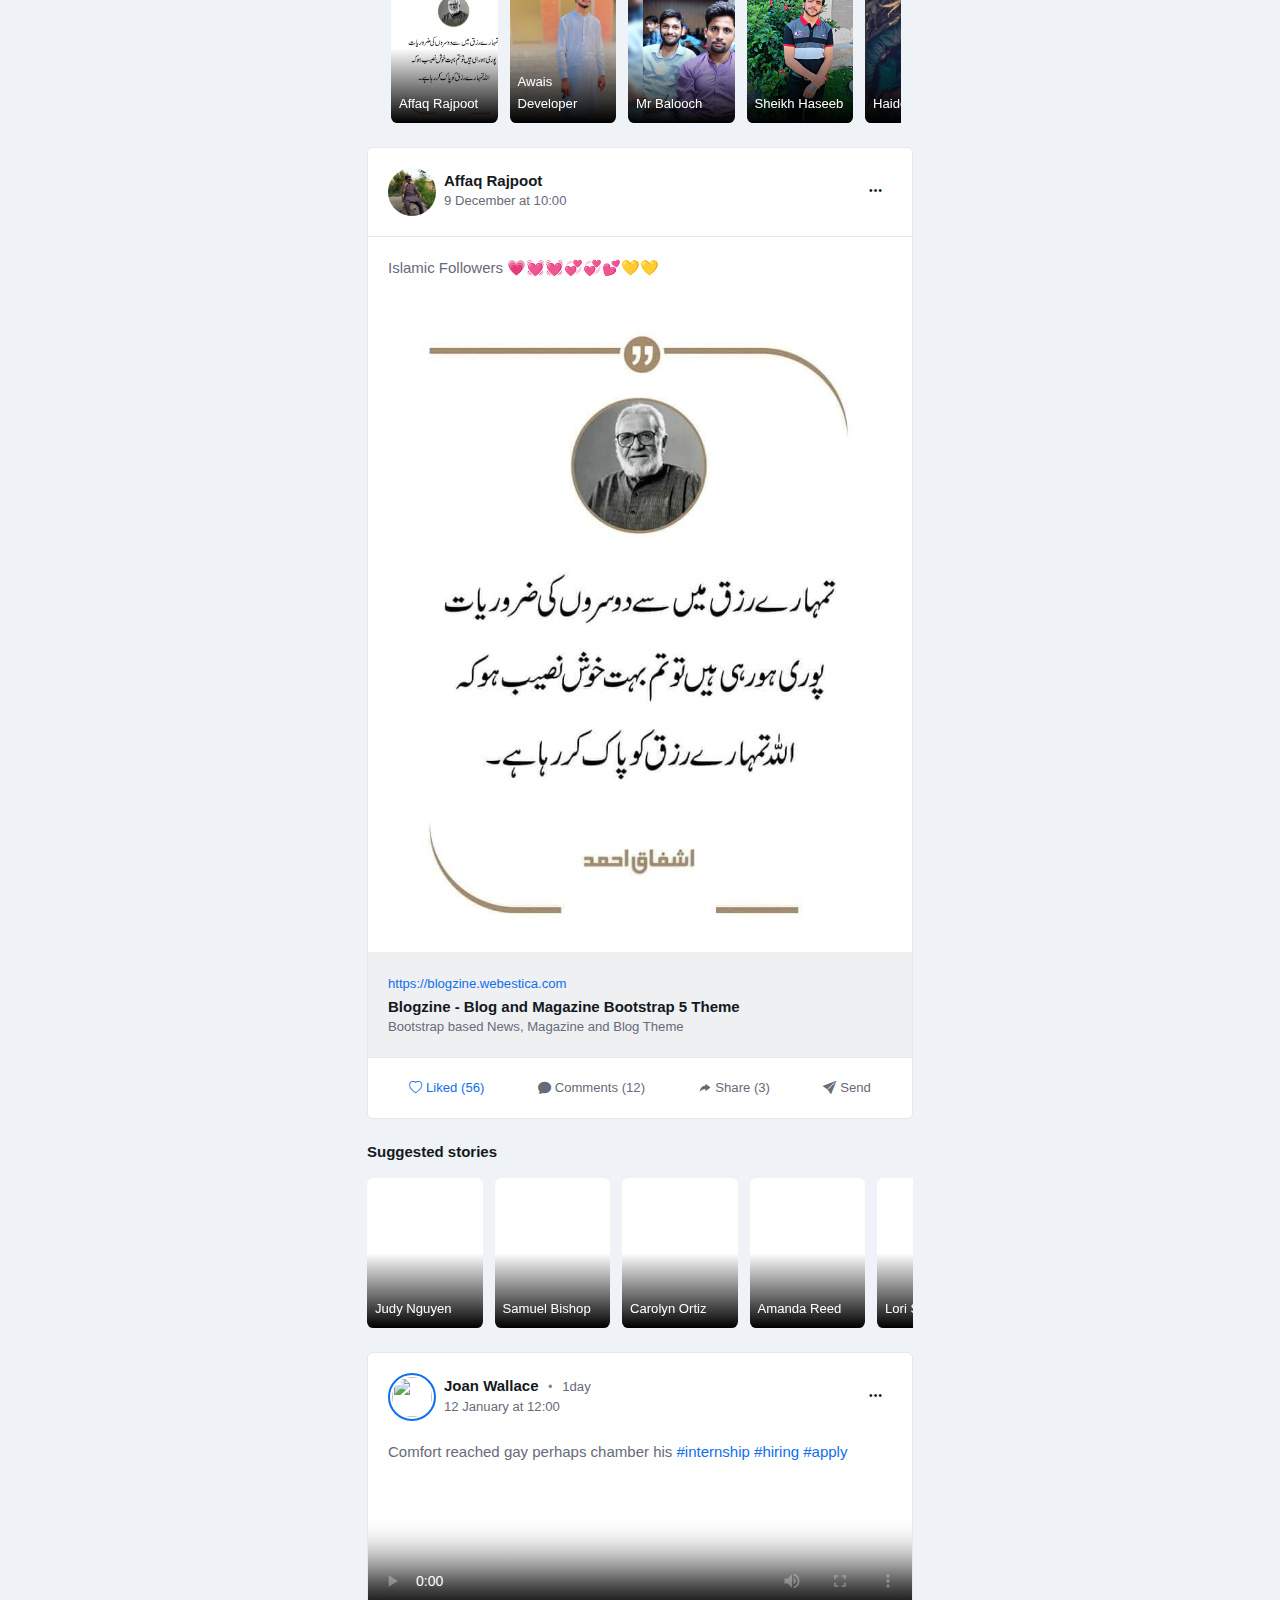
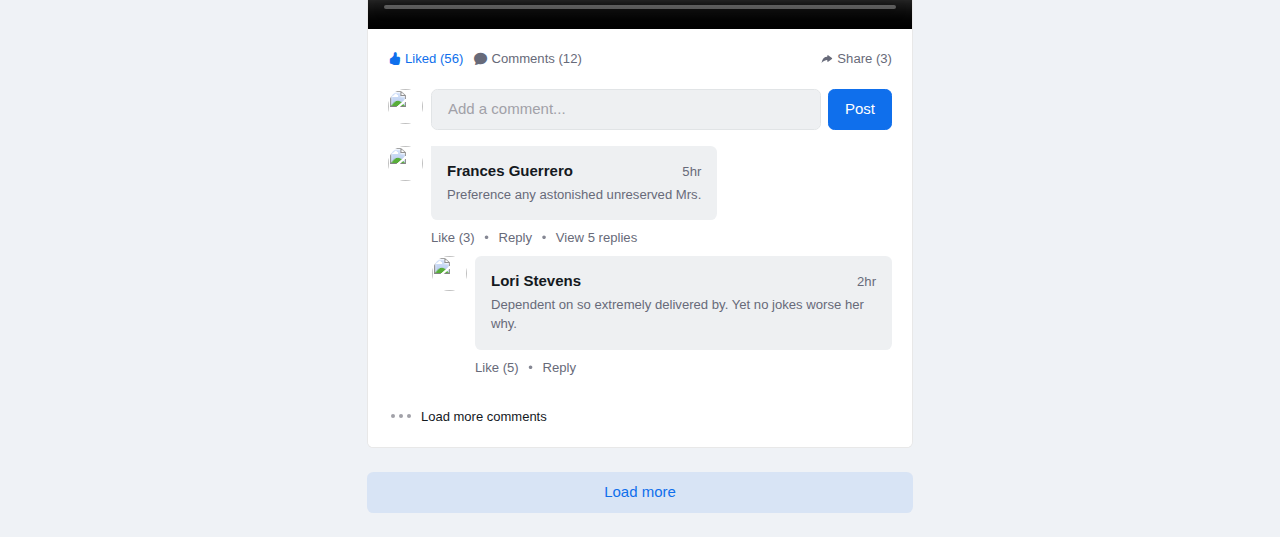
==== commit 9ddfa132: "initial commit" ====
--- a/New folder/index.html
+++ b/New folder/index.html
@@ -3,7 +3,7 @@
   <head>
     <meta charset="utf-8" />
     <meta name="viewport" content="width=device-width, initial-scale=1" />
-    <title>Bootstrap demo</title>
+    <title>Tap Top</title>
     <script>
       const storedTheme = localStorage.getItem("theme");
 
@@ -76,6 +76,7 @@
         }
       });
     </script>
+    <link rel="shortcut icon" href="./Images/logo.png" type="image/x-icon">
     <link
       href="https://cdn.jsdelivr.net/npm/bootstrap@5.3.1/dist/css/bootstrap.min.css"
       rel="stylesheet"
@@ -181,37 +182,37 @@
                 >
                 <ul class="dropdown-menu" aria-labelledby="homeMenu">
                   <li>
-                    <a class="dropdown-item active" href="index.html"
+                    <a class="dropdown-item active" href="#"
                       >Home default</a
                     >
                   </li>
                   <li>
-                    <a class="dropdown-item" href="index-classic.html"
+                    <a class="dropdown-item" href="#"
                       >Home classic</a
                     >
                   </li>
                   <li>
-                    <a class="dropdown-item" href="index-post.html"
+                    <a class="dropdown-item" href="#"
                       >Home post</a
                     >
                   </li>
                   <li>
-                    <a class="dropdown-item" href="index-video.html"
+                    <a class="dropdown-item" href="#"
                       >Home video</a
                     >
                   </li>
                   <li>
-                    <a class="dropdown-item" href="index-event.html"
+                    <a class="dropdown-item" href="#"
                       >Home event</a
                     >
                   </li>
                   <li>
-                    <a class="dropdown-item" href="landing.html"
+                    <a class="dropdown-item" href="l#"
                       >Landing page</a
                     >
                   </li>
                   <li>
-                    <a class="dropdown-item" href="app-download.html"
+                    <a class="dropdown-item" href="app-do#"
                       >App download</a
                     >
                   </li>
@@ -243,15 +244,15 @@
                 >
                 <ul class="dropdown-menu" aria-labelledby="pagesMenu">
                   <li>
-                    <a class="dropdown-item" href="albums.html">Albums</a>
+                    <a class="dropdown-item" href="#">Albums</a>
                   </li>
                   <li>
-                    <a class="dropdown-item" href="celebration.html"
+                    <a class="dropdown-item" href="#"
                       >Celebration</a
                     >
                   </li>
                   <li>
-                    <a class="dropdown-item" href="messaging.html">Messaging</a>
+                    <a class="dropdown-item" href="./messageng.html">Messaging</a>
                   </li>
                   <!-- Dropdown submenu -->
                   <li class="dropdown-submenu dropend">
@@ -260,83 +261,83 @@
                     >
                     <ul class="dropdown-menu" data-bs-popper="none">
                       <li>
-                        <a class="dropdown-item" href="my-profile.html">Feed</a>
-                      </li>
-                      <li>
-                        <a class="dropdown-item" href="my-profile-about.html"
+                        <a class="dropdown-item" href="#">Feed</a>
+                      </li>
+                      <li>
+                        <a class="dropdown-item" href="./about.html"
                           >About</a
                         >
                       </li>
                       <li>
                         <a
                           class="dropdown-item"
-                          href="my-profile-connections.html"
+                          href="#"
                           >Connections</a
                         >
                       </li>
                       <li>
-                        <a class="dropdown-item" href="my-profile-media.html"
+                        <a class="dropdown-item" href="#"
                           >Media</a
                         >
                       </li>
                       <li>
-                        <a class="dropdown-item" href="my-profile-videos.html"
+                        <a class="dropdown-item" href="#"
                           >Videos</a
                         >
                       </li>
                       <li>
-                        <a class="dropdown-item" href="my-profile-events.html"
+                        <a class="dropdown-item" href="#"
                           >Events</a
                         >
                       </li>
                       <li>
-                        <a class="dropdown-item" href="my-profile-activity.html"
+                        <a class="dropdown-item" href="#"
                           >Activity</a
                         >
                       </li>
                     </ul>
                   </li>
                   <li>
-                    <a class="dropdown-item" href="events.html">Events</a>
+                    <a class="dropdown-item" href="#">Events</a>
                   </li>
                   <li>
-                    <a class="dropdown-item" href="events-2.html">Events 2</a>
+                    <a class="dropdown-item" href="#">Events 2</a>
                   </li>
                   <li>
-                    <a class="dropdown-item" href="event-details.html"
+                    <a class="dropdown-item#"
                       >Event details</a
                     >
                   </li>
                   <li>
-                    <a class="dropdown-item" href="event-details-2.html"
+                    <a class="dropdown-item" href="event-det#"
                       >Event details 2</a
                     >
                   </li>
                   <li>
-                    <a class="dropdown-item" href="groups.html">Groups</a>
+                    <a class="dropdown-item" href="#">Groups</a>
                   </li>
                   <li>
-                    <a class="dropdown-item" href="group-details.html"
+                    <a class="dropdown-item" href="group-d#"
                       >Group details</a
                     >
                   </li>
                   <li>
-                    <a class="dropdown-item" href="post-videos.html"
+                    <a class="dropdown-item" href="post-#"
                       >Post videos</a
                     >
                   </li>
                   <li>
-                    <a class="dropdown-item" href="post-video-details.html"
+                    <a class="dropdown-item" href="post-#"
                       >Post video details</a
                     >
                   </li>
                   <li>
-                    <a class="dropdown-item" href="post-details.html"
+                    <a class="dropdown-item" href="#"
                       >Post details</a
                     >
                   </li>
                   <li>
-                    <a class="dropdown-item" href="video-details.html"
+                    <a class="dropdown-item" href="#"
                       >Video details</a
                     >
                   </li>
@@ -401,23 +402,23 @@
                 </a>
                 <ul class="dropdown-menu" aria-labelledby="postMenu">
                   <li>
-                    <a class="dropdown-item" href="create-page.html"
+                    <a class="dropdown-item" href="create-#"
                       >Create a page</a
                     >
                   </li>
                   <li>
-                    <a class="dropdown-item" href="settings.html">Settings</a>
+                    <a class="dropdown-item" href="sett#">Settings</a>
                   </li>
                   <li>
-                    <a class="dropdown-item" href="notifications.html"
+                    <a class="dropdown-item" href="notificat#"
                       >Notifications</a
                     >
                   </li>
                   <li>
-                    <a class="dropdown-item" href="help.html">Help center</a>
+                    <a class="dropdown-item" href="#">Help center</a>
                   </li>
                   <li>
-                    <a class="dropdown-item" href="help-details.html"
+                    <a class="dropdown-item" href#
                       >Help details</a
                     >
                   </li>
@@ -431,24 +432,24 @@
                       data-bs-popper="none"
                     >
                       <li>
-                        <a class="dropdown-item" href="sign-in.html">Sign in</a>
-                      </li>
-                      <li>
-                        <a class="dropdown-item" href="sign-up.html">Sing up</a>
-                      </li>
-                      <li>
-                        <a class="dropdown-item" href="forgot-password.html"
+                        <a class="dropdown-item" href="#">Sign in</a>
+                      </li>
+                      <li>
+                        <a class="dropdown-item" href="#">Sing up</a>
+                      </li>
+                      <li>
+                        <a class="dropdown-item" href="forgot-p#"
                           >Forgot password</a
                         >
                       </li>
                       <li class="dropdown-divider"></li>
                       <li>
-                        <a class="dropdown-item" href="sign-in-advance.html"
+                        <a class="dropdown-item" href="sign-in-#"
                           >Sign in advance</a
                         >
                       </li>
                       <li>
-                        <a class="dropdown-item" href="sign-up-advance.html"
+                        <a class="dropdown-item" href="sign-up-#"
                           >Sing up advance</a
                         >
                       </li>
@@ -462,13 +463,13 @@
                     </ul>
                   </li>
                   <li>
-                    <a class="dropdown-item" href="error-404.html">Error 404</a>
+                    <a class="dropdown-item" href="er#">Error 404</a>
                   </li>
                   <li>
-                    <a class="dropdown-item" href="offline.html">Offline</a>
+                    <a class="dropdown-item" href="#">Offline</a>
                   </li>
                   <li>
-                    <a class="dropdown-item" href="privacy-and-terms.html"
+                    <a class="dropdown-item" href="privacy-an#"
                       >Privacy &amp; terms</a
                     >
                   </li>
@@ -477,7 +478,7 @@
 
               <!-- Nav item 4 Mega menu -->
               <li class="nav-item">
-                <a class="nav-link" href="my-profile-connections.html"
+                <a class="nav-link" href="./profile.html"
                   >My network</a
                 >
               </li>
@@ -490,16 +491,13 @@
             <li class="nav-item ms-2">
               <a
                 class="nav-link icon-md btn btn-light p-0"
-                href="messaging.html"
+                href="./messageng.html"
               >
                 <i class="bi bi-chat-left-dots-fill"></i>
               </a>
             </li>
             <li class="nav-item ms-2">
-              <a
-                class="nav-link icon-md btn btn-light p-0"
-                href="settings.html"
-              >
+              <a class="nav-link icon-md btn btn-light p-0" href="./setting.html">
                 <i class="bi bi-gear-fill fs-6"> </i>
               </a>
             </li>
@@ -545,7 +543,7 @@
                           >
                             <img
                               class="avatar-img rounded-circle"
-                              src="./Images/WhatsApp Image 2023-07-18 at 23.34.57.jpg"
+                              src="./Images/hammad.jpeg"
                               alt=""
                               style="width: 100px"
                             />
@@ -553,7 +551,7 @@
                           <div class="ms-sm-3">
                             <div class="d-flex">
                               <p class="small mb-2">
-                                <b>Judy Nguyen</b> sent you a friend request.
+                                <b>Hammad Khalil</b> sent you a friend request.
                               </p>
                               <p class="small ms-3 text-nowrap">Just now</p>
                             </div>
@@ -578,14 +576,14 @@
                           >
                             <img
                               class="avatar-img rounded-circle"
-                              src="./WhatsApp Image 2023-07-18 at 23.34.57.jpg"
+                              src="./Images/saqib.PNG"
                               alt=""
                             />
                           </div>
                           <div class="ms-sm-3 d-flex">
                             <div>
                               <p class="small mb-2">
-                                Wish <b>Amanda Reed</b> a happy birthday (Nov
+                                Wish <b> Muhammad Saqib</b> a happy birthday (Nov
                                 12)
                               </p>
                               <button
@@ -635,7 +633,7 @@
                           >
                             <img
                               class="avatar-img rounded-circle"
-                              src="assets/images/logo/12.svg"
+                              src="./Images/bootstrap-logo-shadow.png"
                               alt=""
                             />
                           </div>
@@ -714,7 +712,7 @@
                 <li>
                   <a
                     class="dropdown-item"
-                    href="https://support.webestica.com/"
+                    href="#"
                     target="_blank"
                   >
                     <i class="fa-fw bi bi-life-preserver me-2"></i>Support
@@ -753,7 +751,7 @@
                       data-bs-title="Light"
                     >
                       <svg
-                        xmlns="http://www.w3.org/2000/svg"
+                        xmlns="#"
                         width="16"
                         height="16"
                         fill="currentColor"
@@ -874,7 +872,7 @@
                     <div
                       class="h-50px"
                       style="
-                        background-image: url(./22.jpeg);
+                        background-image: url(./Images/22.jpeg);
                         background-position: center;
                         background-size: cover;
                         background-repeat: no-repeat;
@@ -1016,10 +1014,10 @@
                   <!-- Helper link START -->
                   <ul class="nav small mt-4 justify-content-center lh-1">
                     <li class="nav-item">
-                      <a class="nav-link" href="my-profile-about.html">About</a>
+                      <a class="nav-link" href="./about.html">About</a>
                     </li>
                     <li class="nav-item">
-                      <a class="nav-link" href="settings.html">Settings</a>
+                      <a class="nav-link" href="./setting.html">Settings</a>
                     </li>
                     <li class="nav-item">
                       <a
@@ -1035,10 +1033,10 @@
                       </a>
                     </li>
                     <li class="nav-item">
-                      <a class="nav-link" href="help.html">Help</a>
+                      <a class="nav-link" href="#">Help</a>
                     </li>
                     <li class="nav-item">
-                      <a class="nav-link" href="privacy-and-terms.html"
+                      <a class="nav-link" href="#"
                         >Privacy &amp; terms</a
                       >
                     </li>
@@ -1050,7 +1048,7 @@
                     <a
                       class="text-body"
                       target="_blank"
-                      href="https://www.webestica.com/"
+                      href="#"
                     >
                       Faisalabad
                     </a>
@@ -1581,7 +1579,7 @@
                       data-bs-placement="top"
                       data-bs-html="true"
                       data-bs-custom-class="tooltip-text-start"
-                      data-bs-title="Frances Guerrero<br> Lori Stevens<br> Billy Vasquez<br> Judy Nguyen<br> Larry Lawson<br> Amanda Reed<br> Louis Crawford"
+                      data-bs-title="Hammad<br> Awais<br> Balooch"
                     >
                       <i class="bi bi-hand-thumbs-up-fill pe-1"></i>Liked
                       (56)</a
@@ -4274,688 +4272,384 @@
             </div>
             <!-- Story END -->
 
-            <!-- Card feed item START -->
-            <div class="card">
-              <!-- Card header START -->
-              <div class="card-header border-0 pb-0">
-                <div class="d-flex align-items-center justify-content-between">
-                  <div class="d-flex align-items-center">
-                    <!-- Avatar -->
-                    <div class="avatar avatar-story me-2">
-                      <a href="#!">
-                        <img
-                          class="avatar-img rounded-circle"
-                          src="./Images/awais.jpeg"
-                          alt=""
-                        />
-                      </a>
-                    </div>
-                    <!-- Info -->
-                    <div>
-                      <div class="nav nav-divider">
-                        <h6 class="nav-item card-title mb-0">
-                          <a href="#!"> Awais Developer </a>
-                        </h6>
-                        <span class="nav-item small"> 1day</span>
-                      </div>
-                      <p class="mb-0 small">12 January at 12:00</p>
-                    </div>
-                  </div>
-                  <!-- Card feed action dropdown START -->
-                  <div class="dropdown">
-                    <a
-                      href="#"
-                      class="text-secondary btn btn-secondary-soft-hover py-1 px-2"
-                      id="cardFeedAction2"
-                      data-bs-toggle="dropdown"
-                      aria-expanded="false"
-                    >
-                      <i class="bi bi-three-dots"></i>
-                    </a>
-                    <!-- Card feed action dropdown menu -->
-                    <ul
-                      class="dropdown-menu dropdown-menu-end"
-                      aria-labelledby="cardFeedAction2"
-                    >
-                      <li>
-                        <a class="dropdown-item" href="#">
-                          <i class="bi bi-bookmark fa-fw pe-2"></i>Save post</a
-                        >
-                      </li>
-                      <li>
-                        <a class="dropdown-item" href="#">
-                          <i class="bi bi-person-x fa-fw pe-2"></i>Unfollow Awais
-                          Developer
-                        </a>
-                      </li>
-                      <li>
-                        <a class="dropdown-item" href="#">
-                          <i class="bi bi-x-circle fa-fw pe-2"></i>Hide post</a
-                        >
-                      </li>
-                      <li>
-                        <a class="dropdown-item" href="#">
-                          <i class="bi bi-slash-circle fa-fw pe-2"></i>Block</a
-                        >
-                      </li>
-                      <li><hr class="dropdown-divider" /></li>
-                      <li>
-                        <a class="dropdown-item" href="#">
-                          <i class="bi bi-flag fa-fw pe-2"></i>Report post</a
-                        >
-                      </li>
-                    </ul>
-                  </div>
-                  <!-- Card feed action dropdown END -->
-                </div>
-              </div>
-              <!-- Card header END -->
-              <!-- Card body START -->
-              <div class="card-body pb-0">
-                <p>
-                  Comfort reached gay perhaps chamber his
-                  <a href="#!">#internship</a> <a href="#!">#hiring</a>
-                  <a href="#!">#apply</a>
-                </p>
-              </div>
-              <!-- Card img -->
-              <div class="overflow-hidden fullscreen-video w-100">
-                <!-- HTML video START -->
-                <div class="player-wrapper overflow-hidden">
-                  <div
-                    tabindex="0"
-                    class="plyr plyr--full-ui plyr--video plyr--html5 plyr--fullscreen-enabled plyr--paused plyr--stopped plyr--pip-supported plyr__poster-enabled plyr--is-touch"
-                  >
-                    <div class="plyr__controls">
-                      <button
-                        class="plyr__controls__item plyr__control"
-                        type="button"
-                        data-plyr="play"
-                        aria-label="Play"
-                      >
-                        <svg
-                          class="icon--pressed"
-                          aria-hidden="true"
-                          focusable="false"
-                        >
-                          <use xlink:href="#plyr-pause"></use></svg
-                        ><svg
-                          class="icon--not-pressed"
-                          aria-hidden="true"
-                          focusable="false"
-                        >
-                          <use xlink:href="#plyr-play"></use></svg
-                        ><span class="label--pressed plyr__sr-only">Pause</span
-                        ><span class="label--not-pressed plyr__sr-only"
-                          >Play</span
-                        >
-                      </button>
-                      <div
-                        class="plyr__controls__item plyr__progress__container"
-                      >
-                        <div class="plyr__progress">
-                          <input
-                            data-plyr="seek"
-                            type="range"
-                            min="0"
-                            max="100"
-                            step="0.01"
-                            value="0"
-                            autocomplete="off"
-                            role="slider"
-                            aria-label="Seek"
-                            aria-valuemin="0"
-                            aria-valuemax="10.048"
-                            aria-valuenow="0"
-                            id="plyr-seek-2488"
-                            aria-valuetext="00:00 of 00:00"
-                            style="--value: 0%"
-                          /><progress
-                            class="plyr__progress__buffer"
-                            min="0"
-                            max="100"
-                            value="5.752388535031846"
-                            role="progressbar"
-                            aria-hidden="true"
-                          >
-                            % buffered</progress
-                          ><span class="plyr__tooltip">00:00</span>
-                        </div>
-                      </div>
-                      <div
-                        class="plyr__controls__item plyr__time--current plyr__time"
-                        aria-label="Current time"
-                      >
-                        00:10
-                      </div>
-                      <div class="plyr__controls__item plyr__volume">
-                        <button
-                          type="button"
-                          class="plyr__control"
-                          data-plyr="mute"
-                        >
-                          <svg
-                            class="icon--pressed"
-                            aria-hidden="true"
-                            focusable="false"
-                          >
-                            <use xlink:href="#plyr-muted"></use></svg
-                          ><svg
-                            class="icon--not-pressed"
-                            aria-hidden="true"
-                            focusable="false"
-                          >
-                            <use xlink:href="#plyr-volume"></use></svg
-                          ><span class="label--pressed plyr__sr-only"
-                            >Unmute</span
-                          ><span class="label--not-pressed plyr__sr-only"
-                            >Mute</span
-                          ></button
-                        ><input
-                          data-plyr="volume"
-                          type="range"
-                          min="0"
-                          max="1"
-                          step="0.05"
-                          value="1"
-                          autocomplete="off"
-                          role="slider"
-                          aria-label="Volume"
-                          aria-valuemin="0"
-                          aria-valuemax="100"
-                          aria-valuenow="15"
-                          id="plyr-volume-2488"
-                          aria-valuetext="15.0%"
-                          style="--value: 15%"
-                        />
-                      </div>
-                      <button
-                        class="plyr__controls__item plyr__control"
-                        type="button"
-                        data-plyr="captions"
-                      >
-                        <svg
-                          class="icon--pressed"
-                          aria-hidden="true"
-                          focusable="false"
-                        >
-                          <use xlink:href="#plyr-captions-on"></use></svg
-                        ><svg
-                          class="icon--not-pressed"
-                          aria-hidden="true"
-                          focusable="false"
-                        >
-                          <use xlink:href="#plyr-captions-off"></use></svg
-                        ><span class="label--pressed plyr__sr-only"
-                          >Disable captions</span
-                        ><span class="label--not-pressed plyr__sr-only"
-                          >Enable captions</span
-                        >
-                      </button>
-                      <div class="plyr__controls__item plyr__menu">
-                        <button
-                          aria-haspopup="true"
-                          aria-controls="plyr-settings-2488"
-                          aria-expanded="false"
-                          type="button"
-                          class="plyr__control"
-                          data-plyr="settings"
-                        >
-                          <svg aria-hidden="true" focusable="false">
-                            <use xlink:href="#plyr-settings"></use></svg
-                          ><span class="plyr__sr-only">Settings</span>
-                        </button>
-                        <div
-                          class="plyr__menu__container"
-                          id="plyr-settings-2488"
-                          hidden=""
-                        >
-                          <div>
-                            <div id="plyr-settings-2488-home">
-                              <div role="menu">
-                                <button
-                                  data-plyr="settings"
-                                  type="button"
-                                  class="plyr__control plyr__control--forward"
-                                  role="menuitem"
-                                  aria-haspopup="true"
-                                  hidden=""
-                                >
-                                  <span
-                                    >Captions<span class="plyr__menu__value"
-                                      >Disabled</span
-                                    ></span
-                                  ></button
-                                ><button
-                                  data-plyr="settings"
-                                  type="button"
-                                  class="plyr__control plyr__control--forward"
-                                  role="menuitem"
-                                  aria-haspopup="true"
-                                  hidden=""
-                                >
-                                  <span
-                                    >Quality<span class="plyr__menu__value"
-                                      >undefined</span
-                                    ></span
-                                  ></button
-                                ><button
-                                  data-plyr="settings"
-                                  type="button"
-                                  class="plyr__control plyr__control--forward"
-                                  role="menuitem"
-                                  aria-haspopup="true"
-                                >
-                                  <span
-                                    >Speed<span class="plyr__menu__value"
-                                      >Normal</span
-                                    ></span
-                                  >
-                                </button>
-                              </div>
-                            </div>
-                            <div id="plyr-settings-2488-captions" hidden="">
-                              <button
-                                type="button"
-                                class="plyr__control plyr__control--back"
-                              >
-                                <span aria-hidden="true">Captions</span
-                                ><span class="plyr__sr-only"
-                                  >Go back to previous menu</span
-                                >
-                              </button>
-                              <div role="menu"></div>
-                            </div>
-                            <div id="plyr-settings-2488-quality" hidden="">
-                              <button
-                                type="button"
-                                class="plyr__control plyr__control--back"
-                              >
-                                <span aria-hidden="true">Quality</span
-                                ><span class="plyr__sr-only"
-                                  >Go back to previous menu</span
-                                >
-                              </button>
-                              <div role="menu"></div>
-                            </div>
-                            <div id="plyr-settings-2488-speed" hidden="">
-                              <button
-                                type="button"
-                                class="plyr__control plyr__control--back"
-                              >
-                                <span aria-hidden="true">Speed</span
-                                ><span class="plyr__sr-only"
-                                  >Go back to previous menu</span
-                                >
-                              </button>
-                              <div role="menu">
-                                <button
-                                  data-plyr="speed"
-                                  type="button"
-                                  role="menuitemradio"
-                                  class="plyr__control"
-                                  aria-checked="false"
-                                  value="0.5"
-                                >
-                                  <span>0.5×</span></button
-                                ><button
-                                  data-plyr="speed"
-                                  type="button"
-                                  role="menuitemradio"
-                                  class="plyr__control"
-                                  aria-checked="false"
-                                  value="0.75"
-                                >
-                                  <span>0.75×</span></button
-                                ><button
-                                  data-plyr="speed"
-                                  type="button"
-                                  role="menuitemradio"
-                                  class="plyr__control"
-                                  aria-checked="true"
-                                  value="1"
-                                >
-                                  <span>Normal</span></button
-                                ><button
-                                  data-plyr="speed"
-                                  type="button"
-                                  role="menuitemradio"
-                                  class="plyr__control"
-                                  aria-checked="false"
-                                  value="1.25"
-                                >
-                                  <span>1.25×</span></button
-                                ><button
-                                  data-plyr="speed"
-                                  type="button"
-                                  role="menuitemradio"
-                                  class="plyr__control"
-                                  aria-checked="false"
-                                  value="1.5"
-                                >
-                                  <span>1.5×</span></button
-                                ><button
-                                  data-plyr="speed"
-                                  type="button"
-                                  role="menuitemradio"
-                                  class="plyr__control"
-                                  aria-checked="false"
-                                  value="1.75"
-                                >
-                                  <span>1.75×</span></button
-                                ><button
-                                  data-plyr="speed"
-                                  type="button"
-                                  role="menuitemradio"
-                                  class="plyr__control"
-                                  aria-checked="false"
-                                  value="2"
-                                >
-                                  <span>2×</span></button
-                                ><button
-                                  data-plyr="speed"
-                                  type="button"
-                                  role="menuitemradio"
-                                  class="plyr__control"
-                                  aria-checked="false"
-                                  value="4"
-                                >
-                                  <span>4×</span>
-                                </button>
-                              </div>
-                            </div>
-                          </div>
-                        </div>
-                      </div>
-                      <button
-                        class="plyr__controls__item plyr__control"
-                        type="button"
-                        data-plyr="pip"
-                      >
-                        <svg aria-hidden="true" focusable="false">
-                          <use xlink:href="#plyr-pip"></use></svg
-                        ><span class="plyr__sr-only">PIP</span></button
-                      ><button
-                        class="plyr__controls__item plyr__control"
-                        type="button"
-                        data-plyr="fullscreen"
-                      >
-                        <svg
-                          class="icon--pressed"
-                          aria-hidden="true"
-                          focusable="false"
-                        >
-                          <use xlink:href="#plyr-exit-fullscreen"></use></svg
-                        ><svg
-                          class="icon--not-pressed"
-                          aria-hidden="true"
-                          focusable="false"
-                        >
-                          <use xlink:href="#plyr-enter-fullscreen"></use></svg
-                        ><span class="label--pressed plyr__sr-only"
-                          >Exit fullscreen</span
-                        ><span class="label--not-pressed plyr__sr-only"
-                          >Enter fullscreen</span
-                        >
-                      </button>
-                    </div>
-                    <div class="plyr__video-wrapper">
-                      <video
-                        class="player-html"
-                        crossorigin="anonymous"
-                        poster="./Images/poster.jpg"
-                        data-poster="./Images/poster.jpg"
-                         >
-                        <source
-                          src="./Images/rescue .mp4"
-                          type="video/mp4"
-                        />
-                      </video>
-                      <div class="plyr__poster" style="background-image: url(&quot;./images/poster.jpg&quot;);"></div>
-                    </div>
-                    <div class="plyr__captions"></div>
-                    <button
-                      type="button"
-                      class="plyr__control plyr__control--overlaid"
-                      data-plyr="play"
-                      aria-label="Play"
-                    >
-                      <svg aria-hidden="true" focusable="false">
-                        <use xlink:href="#plyr-play"></use></svg
-                      ><span class="plyr__sr-only">Play</span>
-                    </button>
-                  </div>
-                </div>
-                <!-- HTML video END -->
-
-                <!-- Plyr resources and browser polyfills are specified in the pen settings -->
-              </div>
-              <!-- Feed react START -->
-              <div class="card-body pt-0">
-                <ul class="nav nav-stack py-3 small">
-                  <li class="nav-item">
-                    <a class="nav-link active" href="#!">
-                      <i class="bi bi-hand-thumbs-up-fill pe-1"></i>Liked
-                      (56)</a
-                    >
-                  </li>
-                  <li class="nav-item">
-                    <a class="nav-link" href="#!">
-                      <i class="bi bi-chat-fill pe-1"></i>Comments (12)</a
-                    >
-                  </li>
-                  <!-- Card share action START -->
-                  <li class="nav-item dropdown ms-sm-auto">
-                    <a
-                      class="nav-link mb-0"
-                      href="#"
-                      id="cardShareAction9"
-                      data-bs-toggle="dropdown"
-                      aria-expanded="false"
-                    >
-                      <i class="bi bi-reply-fill flip-horizontal ps-1"></i>Share
-                      (3)
-                    </a>
-                    <!-- Card share action dropdown menu -->
-                    <ul
-                      class="dropdown-menu dropdown-menu-end"
-                      aria-labelledby="cardShareAction9"
-                    >
-                      <li>
-                        <a class="dropdown-item" href="#">
-                          <i class="bi bi-envelope fa-fw pe-2"></i>Send via
-                          Direct Message</a
-                        >
-                      </li>
-                      <li>
-                        <a class="dropdown-item" href="#">
-                          <i class="bi bi-bookmark-check fa-fw pe-2"></i
-                          >Bookmark
-                        </a>
-                      </li>
-                      <li>
-                        <a class="dropdown-item" href="#">
-                          <i class="bi bi-link fa-fw pe-2"></i>Copy link to
-                          post</a
-                        >
-                      </li>
-                      <li>
-                        <a class="dropdown-item" href="#">
-                          <i class="bi bi-share fa-fw pe-2"></i>Share post via
-                          …</a
-                        >
-                      </li>
-                      <li><hr class="dropdown-divider" /></li>
-                      <li>
-                        <a class="dropdown-item" href="#">
-                          <i class="bi bi-pencil-square fa-fw pe-2"></i>Share to
-                          News Feed</a
-                        >
-                      </li>
-                    </ul>
-                  </li>
-                  <!-- Card share action END -->
-                </ul>
-                <!-- Feed react END -->
-
-                <!-- Add comment -->
-                <div class="d-flex mb-3">
-                  <!-- Avatar -->
-                  <div class="avatar avatar-xs me-2">
-                    <a href="#!">
-                      <img
-                        class="avatar-img rounded-circle"
-                        src="./Images/WhatsApp Image 2023-07-18 at 23.34.57.jpg"
-                        alt=""
-                      />
-                    </a>
-                  </div>
-
-                  <!-- Comment box  -->
-                  <form class="input-group">
-                    <textarea
-                      data-autoresize=""
-                      class="form-control me-2 bg-light rounded"
-                      rows="1"
-                      placeholder="Add a comment..."
-                    ></textarea>
-                    <button class="btn btn-primary mb-0 rounded" type="submit">
-                      Post
-                    </button>
-                  </form>
-                </div>
-                <!-- Comment wrap START -->
-                <ul class="comment-wrap list-unstyled mb-0">
-                  <!-- Comment item START -->
-                  <li class="comment-item">
-                    <div class="d-flex">
-                      <!-- Avatar -->
-                      <div class="avatar avatar-xs">
-                        <a href="#!"
-                          ><img
-                            class="avatar-img rounded-circle"
-                            src="./Images/balooch.jpeg"
-                            alt=""
-                        /></a>
-                      </div>
-                      <div class="ms-2">
-                        <!-- Comment by -->
-                        <div class="bg-light rounded-start-top-0 p-3 rounded">
-                          <div class="d-flex justify-content-between">
-                            <h6 class="mb-1">
-                              <a href="#!"> Mr Balooch </a>
-                            </h6>
-                            <small class="ms-2">5hr</small>
-                          </div>
-                          <p class="small mb-0">
-                            Preference any astonished unreserved Mrs.
-                          </p>
-                        </div>
-                        <!-- Comment react -->
-                        <ul class="nav nav-divider py-2 small">
-                          <li class="nav-item">
-                            <a class="nav-link" href="#!"> Like (3)</a>
-                          </li>
-                          <li class="nav-item">
-                            <a class="nav-link" href="#!"> Reply</a>
-                          </li>
-                          <li class="nav-item">
-                            <a class="nav-link" href="#!"> View 5 replies</a>
-                          </li>
-                        </ul>
-                      </div>
-                    </div>
-                    <!-- Comment item nested START -->
-                    <ul class="comment-item-nested list-unstyled">
-                      <!-- Comment item START -->
-                      <li class="comment-item">
-                        <div class="d-flex">
-                          <!-- Avatar -->
-                          <div class="avatar avatar-xs">
-                            <a href="#!"
-                              ><img
-                                class="avatar-img rounded-circle"
-                                src="./Images/hammad.jpeg"
-                                alt=""
-                            /></a>
-                          </div>
-                          <!-- Comment by -->
-                          <div class="ms-2">
-                            <div class="bg-light p-3 rounded">
-                              <div class="d-flex justify-content-between">
-                                <h6 class="mb-1">
-                                  <a href="#!"> Hammad Khalil </a>
-                                </h6>
-                                <small class="ms-2">2hr</small>
-                              </div>
-                              <p class="small mb-0">
-                                Dependent on so extremely delivered by. Yet
-                                &#xFEFF;no jokes worse her why.
-                              </p>
-                            </div>
-                            <!-- Comment react -->
-                            <ul class="nav nav-divider py-2 small">
-                              <li class="nav-item">
-                                <a class="nav-link" href="#!"> Like (5)</a>
-                              </li>
-                              <li class="nav-item">
-                                <a class="nav-link" href="#!"> Reply</a>
-                              </li>
-                            </ul>
-                          </div>
-                        </div>
-                      </li>
-                      <!-- Comment item END -->
-                    </ul>
-                    <!-- Comment item nested END -->
-                  </li>
-                  <!-- Comment item END -->
-                </ul>
-                <!-- Comment wrap END -->
-              </div>
-              <!-- Card body END -->
-              <!-- Card footer START -->
-              <div class="card-footer border-0 pt-0">
-                <!-- Load more comments -->
-                <a
-                  href="#!"
-                  role="button"
-                  class="btn btn-link btn-link-loader btn-sm text-secondary d-flex align-items-center"
-                  data-bs-toggle="button"
-                  aria-pressed="true"
-                >
-                  <div class="spinner-dots me-2">
-                    <span class="spinner-dot"></span>
-                    <span class="spinner-dot"></span>
-                    <span class="spinner-dot"></span>
-                  </div>
-                  Load more comments
-                </a>
-              </div>
-              <!-- Card footer END -->
-            </div>
-            <!-- Card feed item END -->
-
-            <!-- Load more button START -->
-            <a
-              href="#!"
-              role="button"
-              class="btn btn-loader btn-primary-soft"
-              data-bs-toggle="button"
-              aria-pressed="true"
-            >
-              <span class="load-text"> Load more </span>
-              <div class="load-icon">
-                <div class="spinner-grow spinner-grow-sm" role="status">
-                  <span class="visually-hidden">Loading...</span>
-                </div>
-              </div>
-            </a>
-            <!-- Load more button END -->
-          </div>
-          <!-- Main content END -->
-
-          <!-- Right sidebar START -->
+				<!-- Card feed item START -->
+				<div class="card">
+					<!-- Card header START -->
+					<div class="card-header">
+						<div class="d-flex align-items-center justify-content-between">
+							<div class="d-flex align-items-center">
+								<!-- Avatar -->
+								<div class="avatar me-2">
+									<a href="#!"> <img class="avatar-img rounded-circle" src="./Images/Affaq.jpg" alt=""> </a>
+								</div>
+								<!-- Info -->
+								<div>
+									<h6 class="card-title mb-0"> <a href="#!"> Affaq Rajpoot </a></h6>
+									<p class="small mb-0">9 December at 10:00 </p>
+								</div>
+							</div>
+							<!-- Card share action START -->
+							<div class="dropdown">
+								<a href="#" class="text-secondary btn btn-secondary-soft-hover py-1 px-2" id="cardShareAction8" data-bs-toggle="dropdown" aria-expanded="false">
+									<i class="bi bi-three-dots"></i>
+								</a>
+								<!-- Card share action dropdown menu -->
+								<ul class="dropdown-menu dropdown-menu-end" aria-labelledby="cardShareAction8">
+									<li><a class="dropdown-item" href="#"> <i class="bi bi-bookmark fa-fw pe-2"></i>Save post</a></li>
+									<li><a class="dropdown-item" href="#"> <i class="bi bi-person-x fa-fw pe-2"></i>Unfollow Affaq Rajpoot </a></li>
+									<li><a class="dropdown-item" href="#"> <i class="bi bi-x-circle fa-fw pe-2"></i>Hide post</a></li>
+									<li><a class="dropdown-item" href="#"> <i class="bi bi-slash-circle fa-fw pe-2"></i>Block</a></li>
+									<li><hr class="dropdown-divider"></li>
+									<li><a class="dropdown-item" href="#"> <i class="bi bi-flag fa-fw pe-2"></i>Report post</a></li>
+								</ul>
+							</div>
+							<!-- Card share action START -->
+						</div>
+					</div>
+					<!-- Card header START -->
+					
+					<!-- Card body START -->
+					<div class="card-body">
+						<p class="mb-0">Islamic Followers 💗💓💓💞💞💕💛💛</p>
+					</div>
+					<!-- Card body END -->
+					<a href="#!"> <img src="./Images/islamic.jpeg" alt=""> </a>
+					<!-- Card body START -->
+					<div class="card-body position-relative bg-light">
+						<a href="#!" class="small stretched-link">https://blogzine.webestica.com</a>
+						<h6 class="mb-0 mt-1">Blogzine - Blog and Magazine Bootstrap 5 Theme</h6>
+						<p class="mb-0 small">Bootstrap based News, Magazine and Blog Theme</p>
+					</div>
+					<!-- Card body END -->
+
+					<!-- Card Footer START -->
+					<div class="card-footer py-3">
+						<!-- Feed react START -->
+						<ul class="nav nav-fill nav-stack small">
+							<li class="nav-item">
+								<a class="nav-link mb-0 active" href="#!"> <i class="bi bi-heart pe-1"></i>Liked (56)</a>
+							</li>
+							<li class="nav-item">
+								<a class="nav-link mb-0" href="#!"> <i class="bi bi-chat-fill pe-1"></i>Comments (12)</a>
+							</li>
+							<!-- Card share action dropdown START -->
+							<li class="nav-item dropdown">
+								<a href="#" class="nav-link mb-0" id="feedActionShare7" data-bs-toggle="dropdown" aria-expanded="false">
+									<i class="bi bi-reply-fill flip-horizontal ps-1"></i>Share (3)
+								</a>
+								<!-- Card share action dropdown menu -->
+								<ul class="dropdown-menu dropdown-menu-end" aria-labelledby="feedActionShare7">
+									<li><a class="dropdown-item" href="#"> <i class="bi bi-envelope fa-fw pe-2"></i>Send via Direct Message</a></li>
+									<li><a class="dropdown-item" href="#"> <i class="bi bi-bookmark-check fa-fw pe-2"></i>Bookmark </a></li>
+									<li><a class="dropdown-item" href="#"> <i class="bi bi-link fa-fw pe-2"></i>Copy link to post</a></li>
+									<li><a class="dropdown-item" href="#"> <i class="bi bi-share fa-fw pe-2"></i>Share post via …</a></li>
+									<li><hr class="dropdown-divider"></li>
+									<li><a class="dropdown-item" href="#"> <i class="bi bi-pencil-square fa-fw pe-2"></i>Share to News Feed</a></li>
+								</ul>
+							</li>
+							<!-- Card share action dropdown END -->
+							<li class="nav-item">
+								<a class="nav-link mb-0" href="#!"> <i class="bi bi-send-fill pe-1"></i>Send</a>
+							</li>
+						</ul>
+						<!-- Feed react END -->
+					</div>
+					<!-- Card Footer END -->
+
+				</div>
+				<!-- Card feed item END -->
+
+				<!-- Story START -->
+				<div>
+					<h6 class="mb-3">Suggested stories </h6>
+					<div class="tiny-slider arrow-hover overflow-hidden">
+						<div class="tiny-slider-inner ms-n4" data-arrow="true" data-dots="true" data-loop="false" data-autoplay="false" data-items-xl="4" data-items-lg="3" data-items-md="3" data-items-sm="3" data-items-xs="2" data-gutter="12" data-edge="24">
+
+							<!-- Slider items -->
+							<div>
+								<!-- Card START -->
+								<div class="card card-overlay-bottom border-0 position-relative h-150px" style="background-image:url(assets/images/post/1by1/02.jpg); background-position: center left; background-size: cover;">
+									<div class="card-img-overlay d-flex align-items-center p-2">
+										<div class="w-100 mt-auto">
+											<!-- Name -->
+											<a href="#!" class="stretched-link text-white small">Judy Nguyen</a>
+										</div>
+									</div>
+								</div>
+								<!-- Card END -->
+							</div>
+
+							<!-- Slider items -->
+							<div>
+								<!-- Card START -->
+								<div class="card card-overlay-bottom border-0 position-relative h-150px" style="background-image:url(assets/images/post/1by1/03.jpg); background-position: center left; background-size: cover;">
+									<div class="card-img-overlay d-flex align-items-center p-2">
+										<div class="w-100 mt-auto">
+											<!-- Name -->
+											<a href="#!" class="stretched-link text-white small">Samuel Bishop</a>
+										</div>
+									</div>
+								</div>
+								<!-- Card END -->
+							</div>
+
+							<!-- Slider items -->
+							<div>
+								<!-- Card START -->
+								<div class="card card-overlay-bottom border-0 position-relative h-150px" style="background-image:url(assets/images/post/1by1/04.jpg); background-position: center left; background-size: cover;">
+									<div class="card-img-overlay d-flex align-items-center p-2">
+										<div class="w-100 mt-auto">
+											<!-- Name -->
+											<a href="#!" class="stretched-link text-white small">Carolyn Ortiz</a>
+										</div>
+									</div>
+								</div>
+								<!-- Card END -->
+							</div>
+
+							<!-- Slider items -->
+							<div>
+								<!-- Card START -->
+								<div class="card card-overlay-bottom border-0 position-relative h-150px" style="background-image:url(assets/images/post/1by1/05.jpg); background-position: center left; background-size: cover;">
+									<div class="card-img-overlay d-flex align-items-center p-2">
+										<div class="w-100 mt-auto">
+											<!-- Name -->
+											<a href="#!" class="stretched-link text-white small">Amanda Reed</a>
+										</div>
+									</div>
+								</div>
+								<!-- Card END -->
+							</div>
+
+							<!-- Slider items -->
+							<div>
+								<!-- Card START -->
+								<div class="card card-overlay-bottom border-0 position-relative h-150px" style="background-image:url(assets/images/post/1by1/01.jpg); background-position: center left; background-size: cover;">
+									<div class="card-img-overlay d-flex align-items-center p-2">
+										<div class="w-100 mt-auto">
+											<!-- Name -->
+											<a href="#!" class="stretched-link text-white small">Lori Stevens</a>
+										</div>
+									</div>
+								</div>
+								<!-- Card END -->
+							</div>
+
+							<!-- Slider items -->
+							<div>
+								<!-- Card START -->
+								<div class="card card-overlay-bottom border-0 position-relative h-150px" style="background-image:url(assets/images/post/1by1/06.jpg); background-position: center left; background-size: cover;">
+									<div class="card-img-overlay d-flex align-items-center p-2">
+										<div class="w-100 mt-auto">
+											<!-- Name -->
+											<a href="#!" class="stretched-link text-white small">Joan Wallace</a>
+										</div>
+									</div>
+								</div>
+								<!-- Card END -->
+							</div>
+						</div>
+					</div>
+				</div>
+				<!-- Story END -->
+
+				<!-- Card feed item START -->
+				<div class="card">
+					<!-- Card header START -->
+					<div class="card-header border-0 pb-0">
+						<div class="d-flex align-items-center justify-content-between">
+							<div class="d-flex align-items-center">
+								<!-- Avatar -->
+								<div class="avatar avatar-story me-2">
+									<a href="#!"> <img class="avatar-img rounded-circle" src="assets/images/avatar/12.jpg" alt=""> </a>
+								</div>
+								<!-- Info -->
+								<div>
+									<div class="nav nav-divider">
+										<h6 class="nav-item card-title mb-0"> <a href="#!"> Joan Wallace </a></h6>
+										<span class="nav-item small"> 1day</span>
+									</div>
+									<p class="mb-0 small">12 January at 12:00</p>
+								</div>
+							</div>
+							<!-- Card feed action dropdown START -->
+							<div class="dropdown">
+								<a href="#" class="text-secondary btn btn-secondary-soft-hover py-1 px-2" id="cardFeedAction2" data-bs-toggle="dropdown" aria-expanded="false">
+									<i class="bi bi-three-dots"></i>
+								</a>
+								<!-- Card feed action dropdown menu -->
+								<ul class="dropdown-menu dropdown-menu-end" aria-labelledby="cardFeedAction2">
+									<li><a class="dropdown-item" href="#"> <i class="bi bi-bookmark fa-fw pe-2"></i>Save post</a></li>
+									<li><a class="dropdown-item" href="#"> <i class="bi bi-person-x fa-fw pe-2"></i>Unfollow lori ferguson </a></li>
+									<li><a class="dropdown-item" href="#"> <i class="bi bi-x-circle fa-fw pe-2"></i>Hide post</a></li>
+									<li><a class="dropdown-item" href="#"> <i class="bi bi-slash-circle fa-fw pe-2"></i>Block</a></li>
+									<li><hr class="dropdown-divider"></li>
+									<li><a class="dropdown-item" href="#"> <i class="bi bi-flag fa-fw pe-2"></i>Report post</a></li>
+								</ul>
+							</div>
+							<!-- Card feed action dropdown END -->
+						</div>
+					</div>
+					<!-- Card header END -->
+					<!-- Card body START -->
+					<div class="card-body pb-0">
+						<p>Comfort reached gay perhaps chamber his <a href="#!">#internship</a>  <a href="#!">#hiring</a> <a href="#!">#apply</a> </p>
+					</div>
+						<!-- Card img -->
+						<div class="overflow-hidden fullscreen-video w-100">
+
+							<!-- HTML video START -->
+							<div class="player-wrapper overflow-hidden">
+								<video class="player-html" controls crossorigin="anonymous" poster="assets/images/videos/poster.jpg">
+									<source src="assets/images/videos/video-feed.mp4" type="video/mp4">
+								</video>
+							</div>
+							<!-- HTML video END -->
+					
+							<!-- Plyr resources and browser polyfills are specified in the pen settings -->
+						</div>
+						<!-- Feed react START -->
+						<div class="card-body pt-0">
+							<ul class="nav nav-stack py-3 small">
+								<li class="nav-item">
+									<a class="nav-link active" href="#!"> <i class="bi bi-hand-thumbs-up-fill pe-1"></i>Liked (56)</a>
+								</li>
+								<li class="nav-item">
+									<a class="nav-link" href="#!"> <i class="bi bi-chat-fill pe-1"></i>Comments (12)</a>
+								</li>
+								<!-- Card share action START -->
+								<li class="nav-item dropdown ms-sm-auto">
+									<a class="nav-link mb-0" href="#" id="cardShareAction9" data-bs-toggle="dropdown" aria-expanded="false">
+										<i class="bi bi-reply-fill flip-horizontal ps-1"></i>Share (3)
+									</a>
+									<!-- Card share action dropdown menu -->
+									<ul class="dropdown-menu dropdown-menu-end" aria-labelledby="cardShareAction9">
+										<li><a class="dropdown-item" href="#"> <i class="bi bi-envelope fa-fw pe-2"></i>Send via Direct Message</a></li>
+										<li><a class="dropdown-item" href="#"> <i class="bi bi-bookmark-check fa-fw pe-2"></i>Bookmark </a></li>
+										<li><a class="dropdown-item" href="#"> <i class="bi bi-link fa-fw pe-2"></i>Copy link to post</a></li>
+										<li><a class="dropdown-item" href="#"> <i class="bi bi-share fa-fw pe-2"></i>Share post via …</a></li>
+										<li><hr class="dropdown-divider"></li>
+										<li><a class="dropdown-item" href="#"> <i class="bi bi-pencil-square fa-fw pe-2"></i>Share to News Feed</a></li>
+									</ul>
+								</li>
+								<!-- Card share action END -->
+							</ul>
+							<!-- Feed react END -->
+
+							<!-- Add comment -->
+							<div class="d-flex mb-3">
+								<!-- Avatar -->
+								<div class="avatar avatar-xs me-2">
+									<a href="#!"> <img class="avatar-img rounded-circle" src="assets/images/avatar/12.jpg" alt=""> </a>
+								</div>
+
+								<!-- Comment box  -->
+								<form class="input-group">
+									<textarea data-autoresize class="form-control me-2 bg-light rounded" rows="1" placeholder="Add a comment..."></textarea>
+									<button class="btn btn-primary mb-0 rounded" type="submit">Post</button>
+								</form>
+							</div>
+							<!-- Comment wrap START -->
+							<ul class="comment-wrap list-unstyled mb-0">
+								<!-- Comment item START -->
+								<li class="comment-item">
+									<div class="d-flex">
+										<!-- Avatar -->
+										<div class="avatar avatar-xs">
+											<a href="#!"><img class="avatar-img rounded-circle" src="assets/images/avatar/05.jpg" alt=""></a>
+										</div>
+										<div class="ms-2">
+											<!-- Comment by -->
+											<div class="bg-light rounded-start-top-0 p-3 rounded">
+												<div class="d-flex justify-content-between">
+													<h6 class="mb-1"> <a href="#!"> Frances Guerrero </a></h6>
+													<small class="ms-2">5hr</small>
+												</div>
+												<p class="small mb-0">Preference any astonished unreserved Mrs.</p>
+											</div>
+											<!-- Comment react -->
+											<ul class="nav nav-divider py-2 small">
+												<li class="nav-item">
+													<a class="nav-link" href="#!"> Like (3)</a>
+												</li>
+												<li class="nav-item">
+													<a class="nav-link" href="#!"> Reply</a>
+												</li>
+												<li class="nav-item">
+													<a class="nav-link" href="#!"> View 5 replies</a>
+												</li>
+											</ul>
+										</div>
+									</div>
+									<!-- Comment item nested START -->
+									<ul class="comment-item-nested list-unstyled">
+										<!-- Comment item START -->
+										<li class="comment-item">
+											<div class="d-flex">
+												<!-- Avatar -->
+												<div class="avatar avatar-xs">
+													<a href="#!"><img class="avatar-img rounded-circle" src="assets/images/avatar/06.jpg" alt=""></a>
+												</div>
+												<!-- Comment by -->
+												<div class="ms-2">
+													<div class="bg-light p-3 rounded">
+														<div class="d-flex justify-content-between">
+															<h6 class="mb-1"> <a href="#!"> Lori Stevens </a> </h6>
+															<small class="ms-2">2hr</small>
+														</div>
+														<p class="small mb-0">Dependent on so extremely delivered by. Yet ﻿no jokes worse her why.</p>
+													</div>
+													<!-- Comment react -->
+													<ul class="nav nav-divider py-2 small">
+														<li class="nav-item">
+															<a class="nav-link" href="#!"> Like (5)</a>
+														</li>
+														<li class="nav-item">
+															<a class="nav-link" href="#!"> Reply</a>
+														</li>
+													</ul>
+												</div>
+											</div>
+										</li>
+										<!-- Comment item END -->
+									</ul>
+									<!-- Comment item nested END -->
+								</li>
+								<!-- Comment item END -->
+							</ul>
+							<!-- Comment wrap END -->
+						</div>
+						<!-- Card body END -->
+						<!-- Card footer START -->
+						<div class="card-footer border-0 pt-0">
+							<!-- Load more comments -->
+							<a href="#!" role="button" class="btn btn-link btn-link-loader btn-sm text-secondary d-flex align-items-center" data-bs-toggle="button" aria-pressed="true">
+								<div class="spinner-dots me-2">
+									<span class="spinner-dot"></span>
+									<span class="spinner-dot"></span>
+									<span class="spinner-dot"></span>
+								</div>
+								Load more comments 
+							</a>
+						</div>
+						<!-- Card footer END -->
+				</div>
+					<!-- Card feed item END -->
+
+					<!-- Load more button START -->
+					<a href="#!" role="button" class="btn btn-loader btn-primary-soft" data-bs-toggle="button" aria-pressed="true">
+						<span class="load-text"> Load more </span>
+						<div class="load-icon">
+							<div class="spinner-grow spinner-grow-sm" role="status">
+								<span class="visually-hidden">Loading...</span>
+							</div>
+						</div>
+					</a>
+					<!-- Load more button END -->
+
+			</div>
+			<!-- Main content END -->
+
           <div class="col-lg-3">
             <div class="row g-4">
               <!-- Card follow START -->
@@ -5454,10 +5148,10 @@
 					<div class="d-flex justify-content-between align-items-center w-100">
 						<div class="d-flex">
 							<div class="flex-shrink-0 avatar me-2">
-								<img class="avatar-img rounded-circle" src="assets/images/avatar/01.jpg" alt="">
+								<img class="avatar-img rounded-circle" src="./Images/haseeb.jpg" alt="">
 							</div>
 							<div class="flex-grow-1">
-								<h6 class="mb-0 mt-1">Frances Guerrero</h6>
+								<h6 class="mb-0 mt-1">Sheikh Haseeb</h6>
 								<div class="small text-secondary"><i class="fa-solid fa-circle text-success me-1"></i>Online</div>
 							</div>
 						</div>
@@ -5492,7 +5186,7 @@
 						<!-- Chat message left -->
 						<div class="d-flex mb-1">
 							<div class="flex-shrink-0 avatar avatar-xs me-2">
-								<img class="avatar-img rounded-circle" src="assets/images/avatar/01.jpg" alt="">
+								<img class="avatar-img rounded-circle" src="./Images/haseeb.jpg" alt="">
 							</div>
 							<div class="flex-grow-1">
 								<div class="w-100">
@@ -5514,7 +5208,7 @@
 						<!-- Chat message left -->
 						<div class="d-flex mb-1">
 							<div class="flex-shrink-0 avatar avatar-xs me-2">
-								<img class="avatar-img rounded-circle" src="assets/images/avatar/01.jpg" alt="">
+								<img class="avatar-img rounded-circle" src="./Images/haseeb.jpg" alt="">
 							</div>
 							<div class="flex-grow-1">
 								<div class="w-100">
@@ -5530,7 +5224,7 @@
 						<!-- Chat message left -->
 						<div class="d-flex mb-1">
 							<div class="flex-shrink-0 avatar avatar-xs me-2">
-								<img class="avatar-img rounded-circle" src="assets/images/avatar/01.jpg" alt="">
+								<img class="avatar-img rounded-circle" src="./Images/haseeb.jpg" alt="">
 							</div>
 							<div class="flex-grow-1">
 								<div class="w-100">
@@ -5559,7 +5253,7 @@
 						<!-- Chat Typing -->
 						<div class="d-flex mb-1">
 							<div class="flex-shrink-0 avatar avatar-xs me-2">
-								<img class="avatar-img rounded-circle" src="assets/images/avatar/01.jpg" alt="">
+								<img class="avatar-img rounded-circle" src="./Images/haseeb.jpg" alt="">
 							</div>
 							<div class="flex-grow-1">
 								<div class="w-100">
@@ -5601,10 +5295,10 @@
 					<div class="d-flex justify-content-between align-items-center w-100">
 						<div class="d-flex">
 							<div class="flex-shrink-0 avatar me-2">
-								<img class="avatar-img rounded-circle" src="assets/images/avatar/02.jpg" alt="">
+								<img class="avatar-img rounded-circle" src="./Images/ali.jpg" alt="">
 							</div>
 							<div class="flex-grow-1">
-								<h6 class="mb-0 mt-1">Lori Ferguson</h6>
+								<h6 class="mb-0 mt-1">Ali Afzal</h6>
 								<div class="small text-secondary"><i class="fa-solid fa-circle text-success me-1"></i>Online</div>
 							</div>
 						</div>
@@ -5639,7 +5333,7 @@
 						<!-- Chat message left -->
 						<div class="d-flex mb-1">
 							<div class="flex-shrink-0 avatar avatar-xs me-2">
-								<img class="avatar-img rounded-circle" src="assets/images/avatar/02.jpg" alt="">
+								<img class="avatar-img rounded-circle" src="./Images/ali.jpg" alt="">
 							</div>
 							<div class="flex-grow-1">
 								<div class="w-100">
@@ -5661,7 +5355,7 @@
 						<!-- Chat message left -->
 						<div class="d-flex mb-1">
 							<div class="flex-shrink-0 avatar avatar-xs me-2">
-								<img class="avatar-img rounded-circle" src="assets/images/avatar/02.jpg" alt="">
+								<img class="avatar-img rounded-circle" src="./Images/ali.jpg" alt="">
 							</div>
 							<div class="flex-grow-1">
 								<div class="w-100">
@@ -5677,7 +5371,7 @@
 						<!-- Chat message left -->
 						<div class="d-flex mb-1">
 							<div class="flex-shrink-0 avatar avatar-xs me-2">
-								<img class="avatar-img rounded-circle" src="assets/images/avatar/02.jpg" alt="">
+								<img class="avatar-img rounded-circle" src="./Images/ali.jpg" alt="">
 							</div>
 							<div class="flex-grow-1">
 								<div class="w-100">
@@ -5706,7 +5400,7 @@
 						<!-- Chat Typing -->
 						<div class="d-flex mb-1">
 							<div class="flex-shrink-0 avatar avatar-xs me-2">
-								<img class="avatar-img rounded-circle" src="assets/images/avatar/02.jpg" alt="">
+								<img class="avatar-img rounded-circle" src="./Images/ali.jpg" alt="">
 							</div>
 							<div class="flex-grow-1">
 								<div class="w-100">
@@ -5765,7 +5459,7 @@
 				 <div class="d-flex mb-3">
 					<!-- Avatar -->
 					<div class="avatar avatar-xs me-2">
-						<img class="avatar-img rounded-circle" src="./Images/" alt="">
+						<img class="avatar-img rounded-circle" src="./Images/ali.jpg" alt="">
 					</div>
 					<!-- Feed box  -->
 					<form class="w-100">
@@ -5826,7 +5520,7 @@
 				<div class="d-flex mb-3">
 					<!-- Avatar -->
 					<div class="avatar avatar-xs me-2">
-						<img class="avatar-img rounded-circle" src="assets/images/avatar/03.jpg" alt="">
+						<img class="avatar-img rounded-circle" src="./Images/WhatsApp Image 2023-07-18 at 23.34.57.jpg" alt="">
 					</div>
 					<!-- Feed box  -->
 					<form class="w-100">
@@ -6037,17 +5731,7 @@
     <script src="./sliders7.js"></script>
     <script src="./sliders8.js"></script>
     <script src="./sliders9.js"></script>
-
-
-
-
-
-
-
-
-
-
-
+    <script src="./zuck.js"></script>
 
 
     <script src="./index.js"></script>
